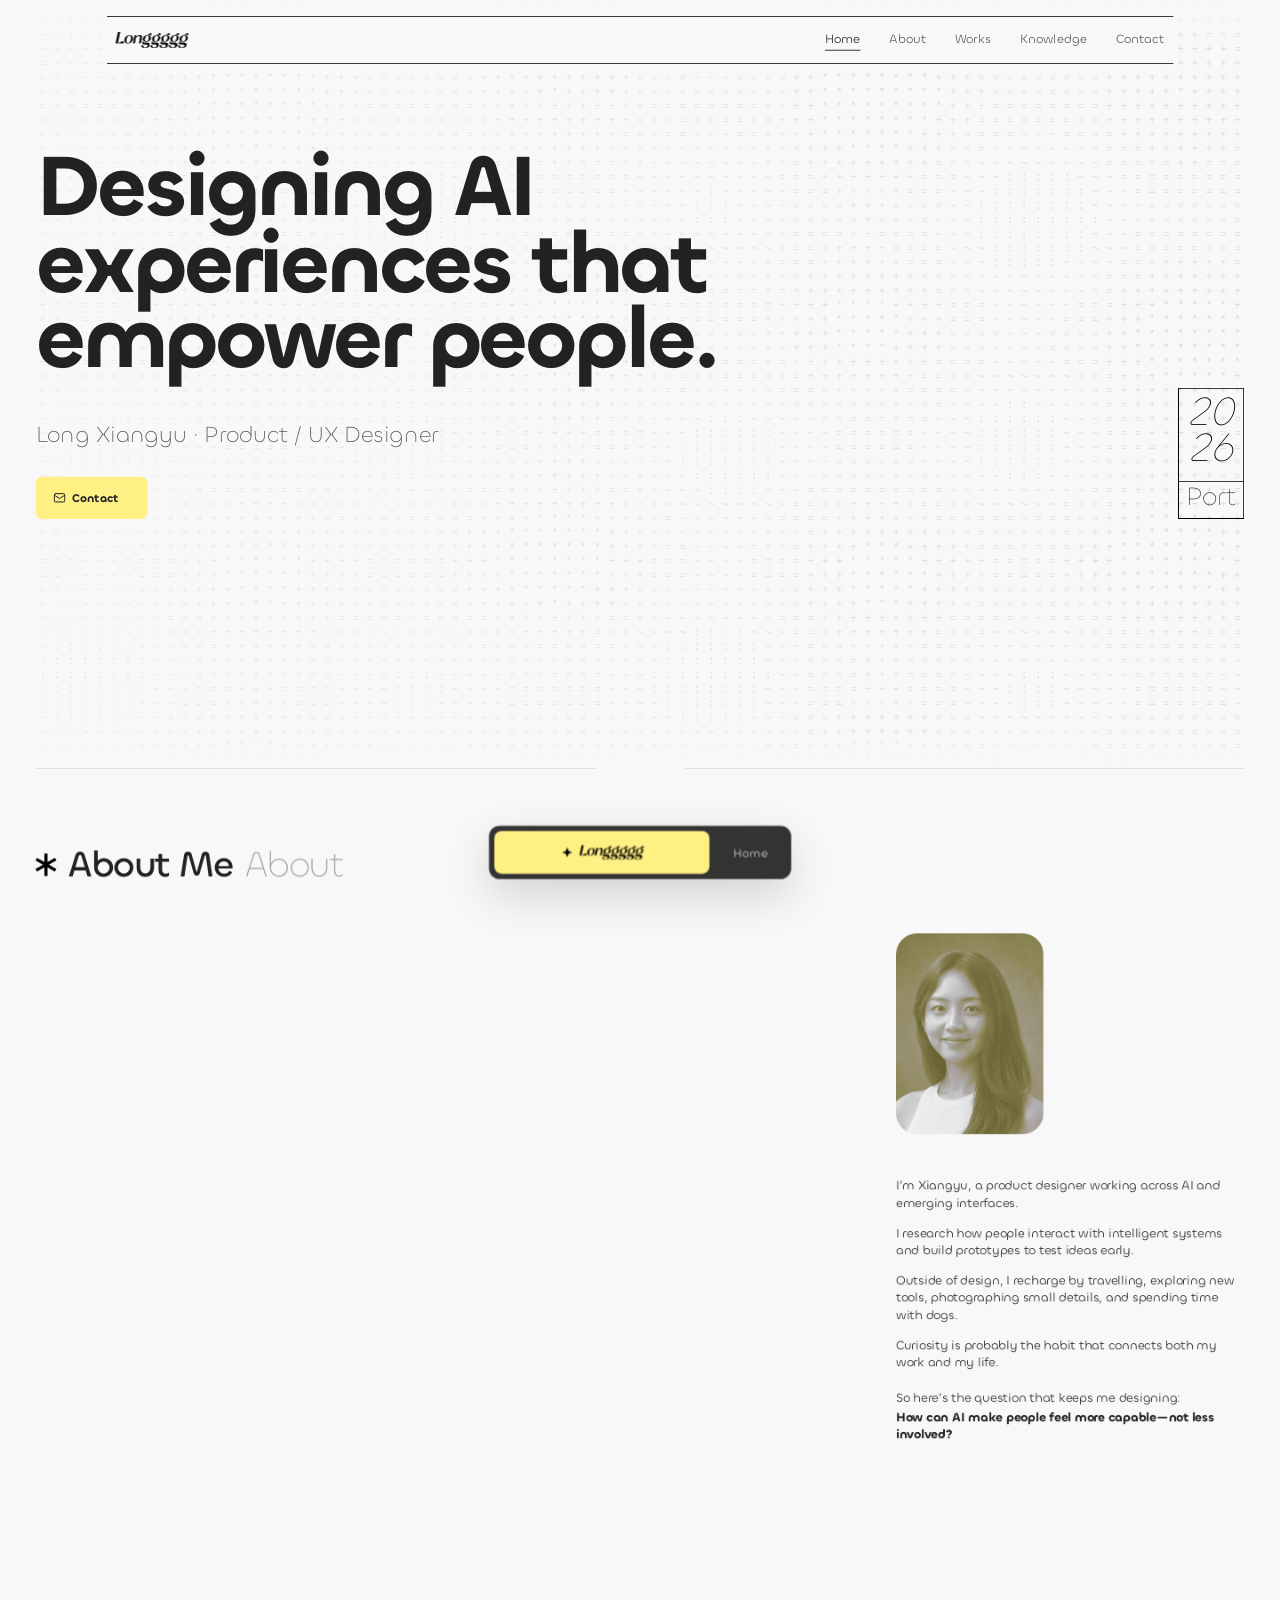
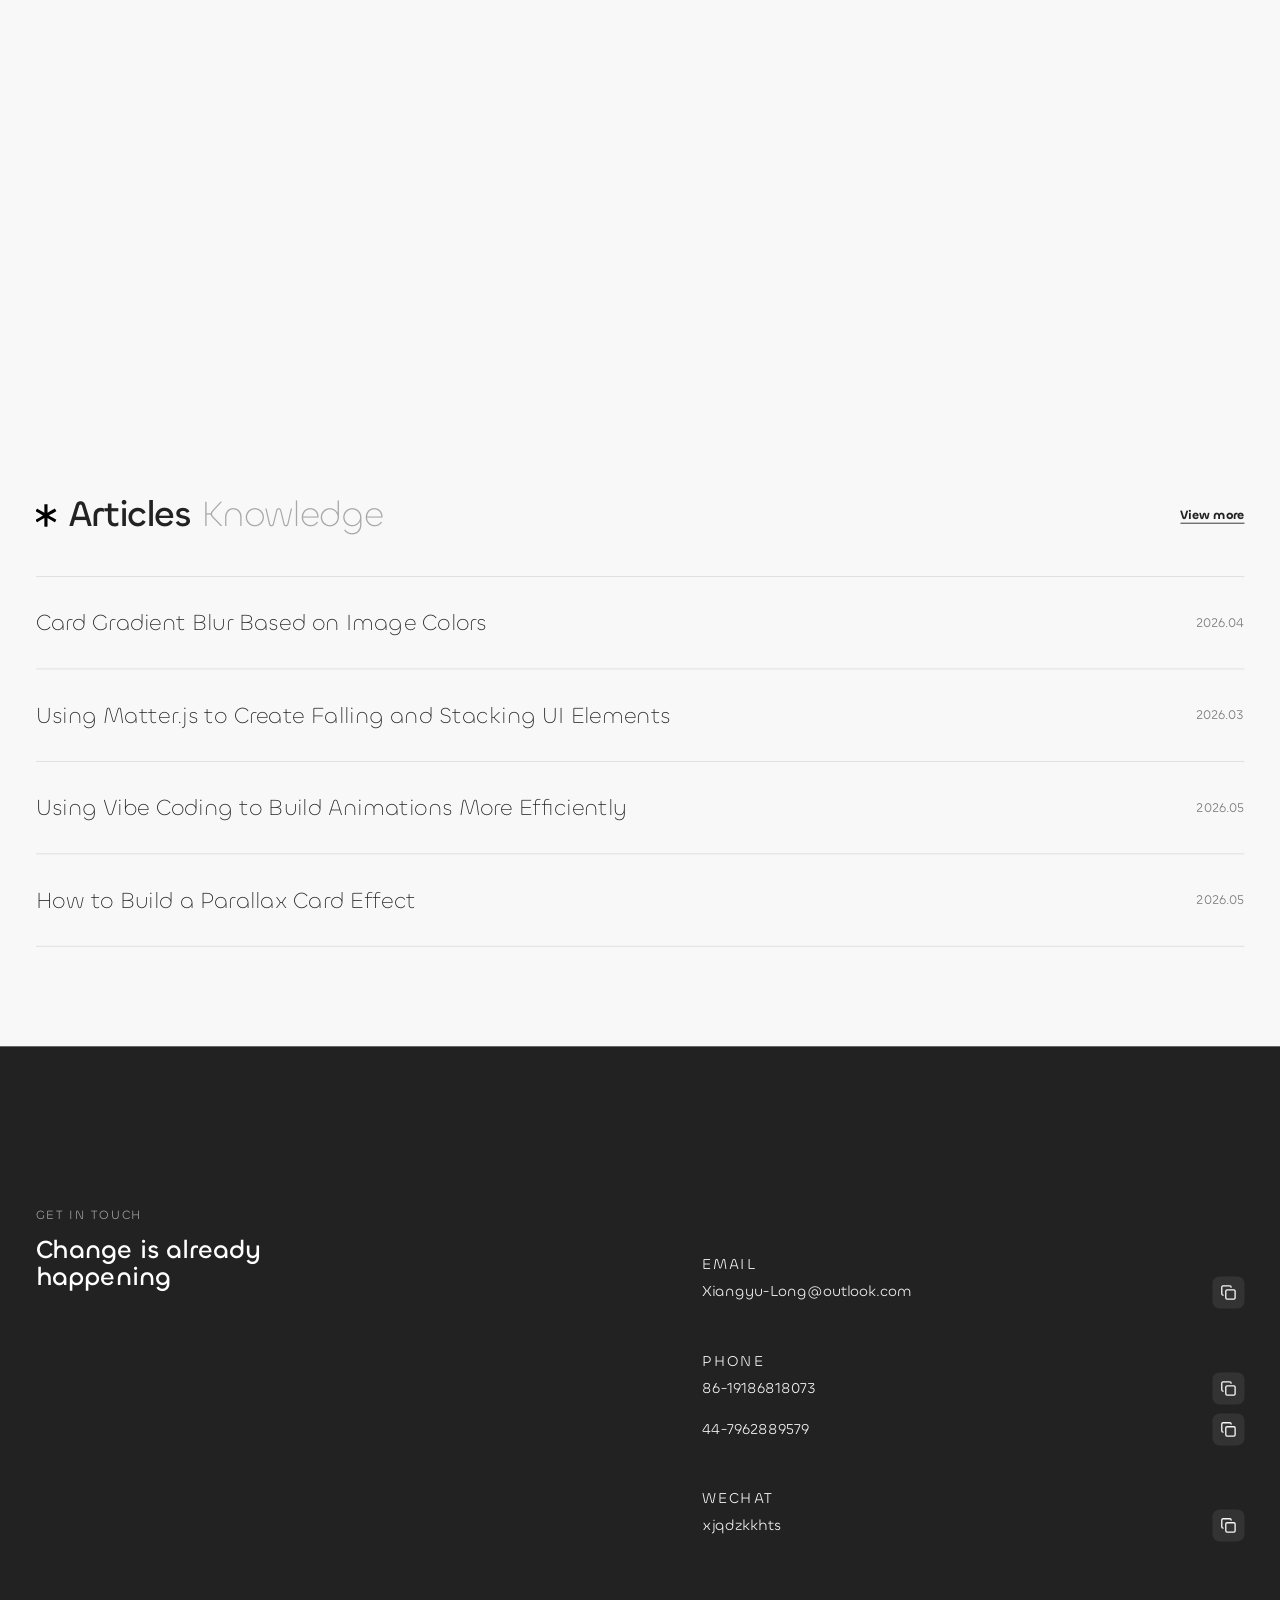
==== index.html @ 9084356c "更新语言" ====
<!DOCTYPE html>
<html lang="en" data-language="en">
  <head>
    <meta charset="UTF-8" />
    <meta name="robots" content="noindex, nofollow" />
    <meta name="viewport" content="width=device-width, initial-scale=1.0" />
    <title>Long Xiangyu — Portfolio</title>
    <script async src="https://www.googletagmanager.com/gtag/js?id=G-R1YVMT2N1Z"></script>
    <script>
      window.dataLayer = window.dataLayer || [];
      function gtag(){dataLayer.push(arguments);}
      gtag('js', new Date());

      gtag('config', 'G-R1YVMT2N1Z');
    </script>
    <script>
      window.LONG_AI_CONFIG = {
        // 部署后填入你的 Vercel 域名，例如 https://your-ai-chat.vercel.app
        apiBaseUrl: '',
      };
    </script>
    <link rel="stylesheet" href="./styles.css?v=2026-08-18-bbhust-icon-fix" />
    <link rel="stylesheet" href="./monochrome.css?v=2026-08-18-bbhust-icon-fix" />
  </head>
  <body>
    <div class="custom-cursor" aria-hidden="true">
      <span class="custom-cursor-icon"></span>
    </div>
    <header class="site-header">
      <a class="brand" href="#home" aria-label="返回首页" data-i18n-aria-label="brandHome">
        <img class="brand-logo" src="./assets/brand-logo.png" alt="龙湘玉个人 Logo" />
      </a>
      <nav class="site-nav" aria-label="Primary navigation">
        <a href="#home" data-nav-section="home" data-i18n="navHome">首页</a>
        <a href="#about" data-nav-section="about" data-i18n="navAbout">关于</a>
        <a href="#works" data-nav-section="works" data-i18n="navWorks">作品</a>
        <a href="#knowledge" data-nav-section="knowledge" data-i18n="navKnowledge">个人知识库</a>
        <a href="#contact" data-nav-section="contact" data-i18n="navContact">联系方式</a>
      </nav>
    </header>

    <div class="site-scale-shell" data-site-scale-shell>
    <main data-site-canvas>
      <section class="hero" id="home">
        <canvas class="hero-ascii-ripple" data-hero-ascii-ripple aria-hidden="true"></canvas>
        <div class="hero-copy">
          <div class="hero-intro">
            <div class="hero-year-mark" role="img" aria-label="Portfolio 2026">
              <span class="hero-year-mark-number hero-year-mark-number-20" aria-hidden="true">20</span>
              <span class="hero-year-mark-number hero-year-mark-number-26" aria-hidden="true">26</span>
              <svg class="hero-year-mark-line" width="110" height="2" viewBox="0 0 110 2" fill="none" xmlns="http://www.w3.org/2000/svg" aria-hidden="true">
                <line y1="1" x2="109.702" y2="1" stroke="black" style="stroke:black;stroke-opacity:1;" stroke-width="2"/>
              </svg>
              <span class="hero-year-mark-label" aria-hidden="true">Port</span>
            </div>
            <h1 class="hero-title hero-statement" data-i18n-html="heroStatement">Designing AI<br />experiences that<br />empower people.</h1>
            <p class="hero-credit" data-i18n="heroCredit">Long Xiangyu · Product / UX Designer</p>
            <button
              class="hero-contact-button"
              type="button"
              data-copy-value="Xiangyu-Long@outlook.com"
              data-cursor-label="复制邮箱"
              aria-label="复制邮箱"
              data-i18n-cursor-label="copyEmail"
              data-i18n-aria-label="copyEmail"
            >
              <svg xmlns="http://www.w3.org/2000/svg" width="24" height="24" viewBox="0 0 24 24" fill="none" stroke="currentColor" stroke-width="2" stroke-linecap="round" stroke-linejoin="round" aria-hidden="true">
                <path d="m22 7-8.991 5.727a2 2 0 0 1-2.009 0L2 7" />
                <rect x="2" y="4" width="20" height="16" rx="2" />
              </svg>
              <span data-i18n="heroContact">联系</span>
            </button>
          </div>
        </div>
      </section>
      <div class="hero-divider reveal" aria-hidden="true">
        <span>Portfolio 2026</span>
      </div>
      <section class="about-bento-section reveal" id="about" aria-label="关于我">
        <div class="section-title about-bento-heading">
          <svg class="section-title-icon" xmlns="http://www.w3.org/2000/svg" width="31" height="33" viewBox="0 0 31 33" fill="none" aria-hidden="true">
            <path d="M12.8178 0.0153755C14.3472 -0.00494481 15.8776 -0.00494259 17.4081 0.0143082C17.4177 4.13184 17.3899 8.24938 17.4231 12.3669C21.0005 10.337 24.5416 8.24189 28.1244 6.22163C28.5094 6.89541 28.9158 7.55849 29.289 8.23975C29.6227 8.83439 30.0217 9.39801 30.2815 10.0322C29.2185 10.5723 28.2153 11.2204 27.1747 11.8001C25.5426 12.7316 23.9191 13.676 22.2903 14.6128C21.3737 15.1615 20.4251 15.6567 19.5267 16.2331C21.455 17.3807 23.4079 18.4876 25.3501 19.6106C27.0046 20.5464 28.6302 21.5356 30.3008 22.4415C29.6174 23.7003 28.8837 24.9313 28.1672 26.1708C27.8164 26.127 27.5287 25.912 27.2335 25.7387C23.9587 23.8661 20.7064 21.9517 17.4209 20.0983C17.3985 24.2137 17.4081 28.3291 17.4156 32.4444C17.2241 32.4958 17.0273 32.53 16.8306 32.5247C15.8306 32.5215 14.8306 32.5225 13.8317 32.5236C13.4905 32.5268 13.1419 32.5514 12.8146 32.4444C12.82 28.3312 12.8414 24.2169 12.8039 20.1036C9.33879 22.0672 5.90251 24.0842 2.44592 26.0617C2.32186 26.1163 2.19352 26.1516 2.05984 26.1676C1.44595 25.0714 0.794636 23.9955 0.178609 22.9014C0.0941198 22.7517 0.052405 22.5848 0 22.4244C3.58065 20.3699 7.1613 18.3143 10.7238 16.231C7.17735 14.1476 3.60204 12.1145 0.0406411 10.0547C0.0684479 9.88677 0.0748679 9.70816 0.177539 9.56592C0.801051 8.4868 1.41173 7.4002 2.0577 6.33499C2.19352 6.30077 2.32294 6.32002 2.44486 6.39274C5.89717 8.38199 9.34413 10.383 12.8018 12.3626C12.8446 8.24724 12.8146 4.13077 12.8178 0.0153755Z" fill="black"/>
          </svg>
          <span class="section-title-cn" data-i18n="aboutTitleCn">关于我</span>
          <span class="section-title-en" data-i18n="aboutTitleEn">About</span>
        </div>
        <div class="about-bento-layout">
        <div class="about-bento-inner">
          <article class="about-bento-card about-bento-card-tall about-bento-card-method">
            <div class="about-bento-copy">
              <h2 data-i18n="aboutLearning">学习历程</h2>
            </div>
            <div class="about-education-list" aria-label="教育经历">
              <div class="about-education-row">
                <span class="about-education-degree about-education-degree-master" data-i18n="degreeMaster">硕士</span>
                <span class="about-education-school" data-i18n="schoolUcl" data-i18n-title="schoolUclFull" data-i18n-cursor-label="schoolUclFull">UCL (QS9)</span>
              </div>
              <div class="about-education-row">
                <span class="about-education-degree about-education-degree-bachelor" data-i18n="degreeBachelor">学士</span>
                <span class="about-education-school" data-i18n="schoolHust" data-i18n-title="schoolHustFull" data-i18n-cursor-label="schoolHustFull">HUST (985)</span>
              </div>
            </div>
            <div class="about-bento-learning-drop" aria-hidden="true">
              <span class="is-dark" style="--shape-color: #3E3E3E; --static-x: 48%; --static-y: calc(100% - 72px); --static-r: -10deg;">UXR</span>
              <span style="--shape-color: #D3CBFF; --static-x: 6%; --static-y: calc(100% - 86px); --static-r: -8deg;">HCI</span>
              <span class="learning-shape learning-shape-triangle" style="--shape-color: #D2FD5F; --static-x: 0%; --static-y: calc(100% - 58px); --static-r: -16deg;"></span>
              <span class="is-dark" style="--shape-color: #3E3E3E; --static-x: 32%; --static-y: calc(100% - 53px); --static-r: 4deg;">UI</span>
              <span style="--shape-color: #D3CBFF; --static-x: 12%; --static-y: calc(100% - 48px); --static-r: 1deg;">UX</span>
              <span style="--shape-color: #D2FD5F; --static-x: 44%; --static-y: calc(100% - 50px); --static-r: 5deg;">Code</span>
              <span class="learning-shape learning-shape-circle" style="--shape-color: #3E3E3E; --static-x: 42%; --static-y: calc(100% - 92px); --static-r: 0deg;"></span>
              <span class="is-dark" style="--shape-color: #3E3E3E; --static-x: 70%; --static-y: calc(100% - 112px); --static-r: -12deg;">3D</span>
              <span class="is-dark" style="--shape-color: #3E3E3E; --static-x: 20%; --static-y: calc(100% - 128px); --static-r: 13deg;">Graphic</span>
              <span style="--shape-color: #D3CBFF; --static-x: 54%; --static-y: calc(100% - 142px); --static-r: -14deg;">Hardware</span>
              <span class="learning-shape learning-shape-square" style="--shape-color: #D3CBFF; --static-x: 68%; --static-y: calc(100% - 50px); --static-r: 8deg;"></span>
              <span style="--shape-color: #D2FD5F; --static-x: 60%; --static-y: calc(100% - 48px); --static-r: 11deg;">Visual</span>
            </div>
          </article>

          <article class="about-bento-card about-bento-card-ai">
            <div class="about-bento-copy">
              <h2 data-i18n="aboutExplore">热衷探索</h2>
            </div>
            <div class="about-ai-dock" data-ai-dock aria-hidden="true">
              <div class="about-ai-tools-grid">
                <div class="about-ai-tools-row">
                  <span class="about-ai-tool"><span class="about-ai-tool-name">Java Script</span><span class="about-ai-icon"><img src="./assets/tool-icons/javascript.png" alt="" /></span></span>
                  <span class="about-ai-tool"><span class="about-ai-tool-name">CSS</span><span class="about-ai-icon"><img src="./assets/tool-icons/css.svg" alt="" /></span></span>
                  <span class="about-ai-tool"><span class="about-ai-tool-name">Vercel</span><span class="about-ai-icon"><img src="./assets/tool-icons/Vercel.png" alt="" /></span></span>
                  <span class="about-ai-tool"><span class="about-ai-tool-name">Cursor</span><span class="about-ai-icon"><img src="./assets/tool-icons/cursor.png" alt="" /></span></span>
                  <span class="about-ai-tool"><span class="about-ai-tool-name">Comfy</span><span class="about-ai-icon"><img src="./assets/tool-icons/Comfy.png" alt="" /></span></span>
                  <span class="about-ai-tool"><span class="about-ai-tool-name">Python</span><span class="about-ai-icon"><img src="./assets/tool-icons/python.png" alt="" /></span></span>
                  <span class="about-ai-tool"><span class="about-ai-tool-name">Arduino</span><span class="about-ai-icon"><img src="./assets/tool-icons/arduino.png" alt="" /></span></span>
                  <span class="about-ai-tool"><span class="about-ai-tool-name">Swift UI</span><span class="about-ai-icon"><img src="./assets/tool-icons/Swift%20UI.png" alt="" /></span></span>
                  <span class="about-ai-tool"><span class="about-ai-tool-name">Three.js</span><span class="about-ai-icon"><img src="./assets/tool-icons/threejs.png" alt="" /></span></span>
                  <span class="about-ai-tool"><span class="about-ai-tool-name">Codex</span><span class="about-ai-icon"><img src="./assets/tool-icons/Codex.png" alt="" /></span></span>
                </div>
                <div class="about-ai-tools-row">
                  <span class="about-ai-tool"><span class="about-ai-tool-name">Python</span><span class="about-ai-icon"><img src="./assets/tool-icons/python.png" alt="" /></span></span>
                  <span class="about-ai-tool"><span class="about-ai-tool-name">Arduino</span><span class="about-ai-icon"><img src="./assets/tool-icons/arduino.png" alt="" /></span></span>
                  <span class="about-ai-tool"><span class="about-ai-tool-name">Blender</span><span class="about-ai-icon"><img src="./assets/tool-icons/Blender.png" alt="" /></span></span>
                  <span class="about-ai-tool"><span class="about-ai-tool-name">C4D</span><span class="about-ai-icon"><img src="./assets/tool-icons/C4D.png" alt="" /></span></span>
                  <span class="about-ai-tool"><span class="about-ai-tool-name">Swift UI</span><span class="about-ai-icon"><img src="./assets/tool-icons/Swift%20UI.png" alt="" /></span></span>
                  <span class="about-ai-tool"><span class="about-ai-tool-name">Three.js</span><span class="about-ai-icon"><img src="./assets/tool-icons/threejs.png" alt="" /></span></span>
                  <span class="about-ai-tool"><span class="about-ai-tool-name">Comfy</span><span class="about-ai-icon"><img src="./assets/tool-icons/Comfy.png" alt="" /></span></span>
                  <span class="about-ai-tool"><span class="about-ai-tool-name">Codex</span><span class="about-ai-icon"><img src="./assets/tool-icons/Codex.png" alt="" /></span></span>
                  <span class="about-ai-tool"><span class="about-ai-tool-name">Vercel</span><span class="about-ai-icon"><img src="./assets/tool-icons/Vercel.png" alt="" /></span></span>
                  <span class="about-ai-tool"><span class="about-ai-tool-name">Cursor</span><span class="about-ai-icon"><img src="./assets/tool-icons/cursor.png" alt="" /></span></span>
                </div>
              </div>
            </div>
          </article>

          <article class="about-bento-card about-bento-card-hci" data-about-app-bento>
            <div class="about-bento-copy">
              <h2 data-i18n="aboutGithub">Github</h2>
            </div>
            <div class="github-heatmap" aria-label="Github contribution heatmap placeholder">
              <div class="github-heatmap-meta">
                <span data-i18n="githubContribution">Contribution</span>
                <strong>128</strong>
              </div>
              <div class="github-heatmap-grid" aria-hidden="true">
                <span class="level-0"></span><span class="level-2"></span><span class="level-1"></span><span class="level-0"></span><span class="level-3"></span><span class="level-0"></span><span class="level-4"></span><span class="level-1"></span><span class="level-0"></span><span class="level-2"></span><span class="level-3"></span><span class="level-0"></span><span class="level-1"></span><span class="level-4"></span>
                <span class="level-1"></span><span class="level-0"></span><span class="level-3"></span><span class="level-2"></span><span class="level-0"></span><span class="level-1"></span><span class="level-4"></span><span class="level-0"></span><span class="level-2"></span><span class="level-3"></span><span class="level-1"></span><span class="level-0"></span><span class="level-4"></span><span class="level-2"></span>
                <span class="level-0"></span><span class="level-1"></span><span class="level-0"></span><span class="level-4"></span><span class="level-2"></span><span class="level-0"></span><span class="level-3"></span><span class="level-1"></span><span class="level-0"></span><span class="level-4"></span><span class="level-2"></span><span class="level-1"></span><span class="level-0"></span><span class="level-3"></span>
                <span class="level-2"></span><span class="level-3"></span><span class="level-1"></span><span class="level-0"></span><span class="level-4"></span><span class="level-2"></span><span class="level-0"></span><span class="level-3"></span><span class="level-4"></span><span class="level-1"></span><span class="level-0"></span><span class="level-2"></span><span class="level-3"></span><span class="level-1"></span>
                <span class="level-0"></span><span class="level-2"></span><span class="level-4"></span><span class="level-1"></span><span class="level-0"></span><span class="level-3"></span><span class="level-2"></span><span class="level-0"></span><span class="level-1"></span><span class="level-4"></span><span class="level-3"></span><span class="level-0"></span><span class="level-2"></span><span class="level-1"></span>
              </div>
            </div>
          </article>

          <article class="about-bento-card about-bento-card-toolkit" data-interest-card>
            <div class="about-bento-copy">
              <h2 data-i18n="aboutInterests">兴趣广泛</h2>
            </div>
            <div class="about-interest-stage" data-interest-stage data-cursor-icon="click" role="button" tabindex="0" aria-label="切换兴趣动画" data-i18n-aria-label="switchInterest">
              <svg aria-hidden="true" class="interest-world-defs" version="1.1" xmlns="http://www.w3.org/2000/svg">
                <defs>
                  <symbol id="interest-icon-world" viewBox="0 0 216 100">
                    <g fill-rule="nonzero">
                      <path d="M48 94l-3-4-2-14c0-3-1-5-3-8-4-5-6-9-4-11l1-4 1-3c2-1 9 0 11 1l3 2 2 3 1 2 8 2c1 1 2 2 0 7-1 5-2 7-4 7l-2 3-2 4-2 3-2 1c-2 2-2 9 0 10v1l-3-2zM188 90l3-2h1l-4 2zM176 87h2l-1 1-1-1zM195 86l3-2-2 2h-1zM175 83l-1-2-2-1-6 1c-5 1-5 1-5-2l1-4 2-2 4-3c5-4 9-5 9-3 0 3 3 3 4 1s1-2 1 0l3 4c2 4 1 6-2 10-4 3-7 4-8 1zM100 80c-2-4-4-11-3-14l-1-6c-1-1-2-3-1-4 0-2-4-3-9-3-4 0-5 0-7-3-1-2-2-4-1-7l3-6 3-3c1-2 10-4 11-2l6 3 5-1c3 1 4 0 5-1s-1-2-2-2l-4-1c0-1 3-3 6-2 3 0 3 0 2-2-2-2-6-2-7 0l-2 2-1 2-3-2-3-3c-1 0-1 1 1 2l1 2-2-1c-4-3-6-2-8 1-2 2-4 3-5 1-1-1 0-4 2-4l2-2 1-2 3-2 3-2 2 1c3 0 7-3 5-4l-1-3h-1l-1 3-2 2h-1l-2-1c-2-1-2-1 1-4 5-4 6-4 11-3 4 1 4 1 2 2v1l3-1 6-1c5 0 6-1 5-2l2 1c1 2 2 2 2 1-2-4 12-7 14-4l11 1 29 3 1 2-3 3c-2 0-2 0-1 1l1 3h-2c-1-1-2-3-1-4h-4l-6 2c-1 1-1 1 2 2 3 2 4 6 1 8v3c1 3 0 3-3 0s-4-1-2 3c3 4 3 7-2 8-5 2-4 1-2 5 2 3 0 5-3 4l-2-1-2-2-1-1-1-1-2-2c-1-2-1-2-4 0-2 1-3 4-3 5-1 3-1 3-3 1l-2-4c0-2-1-3-2-3l-1-1-4-2-6-1-4-2c-1 1 3 4 5 4h2c1 1 0 2-1 4-3 2-7 4-8 3l-7-10 5 10c2 2 3 3 5 2 3 0 2 1-2 7-4 4-4 5-4 8 1 3 1 4-1 6l-2 3c0 2-6 9-8 9l-3-2zm22-51l-2-3-1-1v-1c-2 0-2 2-1 4 2 3 4 4 4 1z" />
                      <path d="M117 75c-1-2 0-6 2-7h2l-2 5c0 2-1 3-2 1zM186 64h-3c-2 0-6-3-5-5 1-1 6 1 7 3l2 3-2-1zM160 62h2c1 1 0 1-1 1l-1-1zM154 57l-1-2c2 2 3 1 2-2l-2-3 2 2 1 4 1 3v2l-3-4zM161 59c-1-1-1-2 1-4 3-3 4-3 4 0 0 4-2 6-5 4zM167 59l1-1 1 1-1 1-1-1zM176 59l1-1v2l-1-1zM141 52l1-1v2l-1-1zM170 52l1-1v2l-1-1zM32 50c-1-2-4-3-6-4-4-1-5-3-7-6l-3-5-2-2c-1-3-1-6 2-9 1-1 2-3 1-5 0-4-3-5-8-4H4l2-2 1-1 1-1 2-1c1-2 7-2 23-1 12 1 12 1 12-1h1c1 1 2 2 3 1l1 1-3 1c-2 0-8 4-8 5l2 1 2 3 4-3c3-4 4-4 5-3l3 1 1 2 1 2c3 0-1 2-4 2-2 0-2 0-2 2 1 1 0 2-2 2-4 1-12 9-12 12 0 2 0 2-1 1 0-2-2-3-6-2-3 0-4 1-4 3-2 4 0 6 3 4 3-1 3-1 2 1s-1 2 1 2l1 2 1 3 1 1-3-2zm8-24l1-1c0-1-4-3-5-2l1 1v2c-1 1-1 1 0 0h3zM167 47v-3l1 2c1 2 0 3-1 1z" />
                      <path d="M41 43h2l-1 1-1-1zM37 42v-1l2 1h-2zM16 38l1-1v2l-1-1zM172 32l2-3h1c1 2 0 4-3 4v-1zM173 26h2l-1 1-1-1zM56 22h2l-2 1v-1zM87 19l1-2 1 3-1 1-1-2zM85 19l1-1v1l-1 1v-1zM64 12l1-3c2 0-1-4-3-4s-2 0 0-1V3l-6 2c-3 1-3 1-2-1 2-1 4-2 15-2h14c0 2-6 7-10 9l-5 2-2 1-2-2zM53 12l1-1c2 0-1-3-3-3-2-1-1-1 1-1l4 2c2 1 2 1 1 3-2 1-4 2-4 0zM80 12l1-1 1 1-1 1-1-1zM36 8h-2V7c1-1 7 0 7 1h-5zM116 7l1-1v1l-1 1V7zM50 5h2l-1 1-1-1zM97 5l2-1c0-1 1-1 0 0l-2 1z" />
                    </g>
                  </symbol>
                  <symbol id="interest-icon-repeated-world" viewBox="0 0 432 100">
                    <use href="#interest-icon-world" x="0"></use>
                    <use href="#interest-icon-world" x="189"></use>
                  </symbol>
                </defs>
              </svg>
              <div class="interest-label-stage" aria-hidden="true">
                <span class="interest-label" data-interest-label="travel">Travel</span>
                <span class="interest-label" data-interest-label="book">Journal</span>
                <span class="interest-label" data-interest-label="music">Music</span>
              </div>
              <div class="interest-book" data-interest-scene="book" aria-hidden="true">
                <div class="interest-book-back"></div>
                <div class="interest-book-page interest-book-page-6"></div>
                <div class="interest-book-page interest-book-page-5"></div>
                <div class="interest-book-page interest-book-page-4"></div>
                <div class="interest-book-page interest-book-page-3"></div>
                <div class="interest-book-page interest-book-page-2"></div>
                <div class="interest-book-page interest-book-page-1"></div>
                <div class="interest-book-front"></div>
              </div>
              <div class="interest-world" data-interest-scene="travel" aria-hidden="true">
                <span class="interest-world-globe">
                  <svg><use href="#interest-icon-repeated-world"></use></svg>
                </span>
              </div>
              <div class="interest-vinyl" data-interest-scene="music" aria-hidden="true">
                <div class="interest-album">
                  <div class="interest-vinyl-disc">
                    <div class="interest-vinyl-label"></div>
                  </div>
                  <div class="interest-album-cover"></div>
                </div>
              </div>
            </div>
          </article>

          <article class="about-bento-card about-bento-card-grounded">
            <div class="about-bento-copy">
              <h2 data-i18n="aboutGrounded">落地项目</h2>
            </div>
            <div class="about-grounded-preview" role="button" tabindex="0" aria-label="查看 BBHust 项目详情" data-about-app-open data-cursor-icon="view" data-i18n-aria-label="viewBbhust">
              <div class="about-grounded-icon-frame">
                <img class="about-grounded-icon" src="./assets/bbhust-icon.png" alt="" loading="lazy" />
              </div>
              <div class="about-grounded-copy">
                <strong>BBHust</strong>
                <span data-i18n="bbhustSubtitle">Hust 校园论坛</span>
                <div class="about-grounded-tags">
                  <small class="about-grounded-rating">4.0 <svg width="11" height="11" viewBox="0 0 11 11" fill="none" xmlns="http://www.w3.org/2000/svg" aria-hidden="true"><path d="M4.28205 0.655613C4.8291 -0.218532 6.10239 -0.218532 6.64944 0.655613L7.49026 1.99918C7.6819 2.30541 7.98476 2.52545 8.33522 2.61308L9.87286 2.99756C10.8733 3.24771 11.2667 4.45869 10.6044 5.24909L9.58644 6.46394C9.35442 6.74083 9.23874 7.09687 9.2637 7.45725L9.37319 9.03844C9.44442 10.0672 8.41431 10.8156 7.45793 10.43L5.98796 9.83722C5.65292 9.70212 5.27857 9.70212 4.94353 9.83722L3.47356 10.43C2.51718 10.8156 1.48707 10.0672 1.5583 9.03844L1.66779 7.45725C1.69275 7.09687 1.57706 6.74083 1.34505 6.46394L0.327066 5.24909C-0.335247 4.45869 0.058221 3.24771 1.05863 2.99756L2.59626 2.61308C2.94672 2.52545 3.24959 2.30541 3.44123 1.99918L4.28205 0.655613Z" fill="#3A3A3A"/></svg></small>
                  <small data-i18n="socialTag">社交</small>
                </div>
              </div>
            </div>
          </article>

          <article class="about-bento-card about-bento-card-time">
            <div class="about-time-display" aria-hidden="true">
              <div class="about-time-pixel-board">
                <span class="about-time-pixel-group" data-time-glyph="1"></span>
                <span class="about-time-pixel-group" data-time-glyph="0"></span>
                <span class="about-time-pixel-group" data-time-glyph=":"></span>
                <span class="about-time-pixel-group" data-time-glyph="3"></span>
                <span class="about-time-pixel-group" data-time-glyph="4"></span>
                <span class="about-time-pixel-group"></span>
                <span class="about-time-pixel-group"></span>
                <span class="about-time-pixel-group is-location" data-time-glyph="L"></span>
                <span class="about-time-pixel-group is-location" data-time-glyph="O"></span>
                <span class="about-time-pixel-group is-location" data-time-glyph="N"></span>
                <span class="about-time-pixel-group is-location" data-time-glyph="D"></span>
                <span class="about-time-pixel-group is-location" data-time-glyph="O"></span>
                <span class="about-time-pixel-group is-location" data-time-glyph="N"></span>
                <span class="about-time-pixel-group"></span>
              </div>
            </div>
            <button class="about-time-toggle" type="button" data-time-toggle data-cursor-icon="click" aria-label="切换为北京时间" data-i18n-aria-label="switchTime" aria-pressed="false">
              <span>
                <i></i>
                <i></i>
                <i></i>
              </span>
            </button>
          </article>

          <article class="about-bento-card about-bento-card-status">
            <form class="guestbook-widget" data-guestbook-form>
              <div class="guestbook-paper" data-guestbook-paper>
                <div class="guestbook-title" role="button" tabindex="0" data-guestbook-submit-trigger data-cursor-icon="click">Post-it</div>
                <textarea id="guestbook-message" name="message" maxlength="80" rows="3" aria-label="留言" data-guestbook-input data-cursor-icon="type" data-i18n-aria-label="guestbookInput"></textarea>
                <span class="guestbook-count" data-guestbook-count aria-hidden="true"></span>
                <button class="guestbook-submit-area" type="submit" data-cursor-icon="click" aria-label="提交留言" data-i18n-aria-label="guestbookSubmit"></button>
              </div>
            </form>
            <div class="guestbook-list" data-guestbook-list aria-live="polite"></div>
          </article>

          <article class="about-bento-card about-bento-card-agent" role="button" tabindex="0" aria-label="打开个人 AI Agent 对话窗口" data-agent-chat-card data-cursor-icon="click" data-i18n-aria-label="openAgent">
            <div class="about-agent-heading" aria-hidden="true">
              <span class="about-agent-heading-long">Longgggg's</span>
              <span class="about-agent-heading-agent">Agent</span>
            </div>
            <div class="about-agent-letters" aria-hidden="true">
              <svg class="about-agent-letter-a" width="182" height="178" viewBox="0 0 182 178" fill="none" xmlns="http://www.w3.org/2000/svg">
                <path d="M129.694 177.208L120.24 153.694H61.0896L51.6353 177.208H0L82.9073 0H98.4221L181.329 177.208H129.694ZM76.362 115.876H104.967L90.6647 79.9983L76.362 115.876Z" fill="black"/>
              </svg>
              <svg class="about-agent-letter-i" width="51" height="175" viewBox="0 0 51 175" fill="none" xmlns="http://www.w3.org/2000/svg">
                <path d="M0 174.057V0H50.6656V174.057H0Z" fill="black"/>
              </svg>
            </div>
          </article>
        </div>
        <aside class="about-profile" aria-label="About Xiangyu">
          <img
            class="about-profile-photo"
            src="./assets/xiangyu-portrait.png"
            alt="Portrait of Xiangyu"
            loading="lazy"
          />
          <div class="about-profile-copy">
            <p>I’m Xiangyu, a product designer working across AI and emerging interfaces.</p>
            <p>I research how people interact with intelligent systems and build prototypes to test ideas early.</p>
            <p>Outside of design, I recharge by travelling, exploring new tools, photographing small details, and spending time with dogs.</p>
            <p>Curiosity is probably the habit that connects both my work and my life.</p>
            <div class="about-profile-question">
              <span>So here’s the question that keeps me designing:</span>
              <strong>How can AI make people feel more capable—not less involved?</strong>
            </div>
          </div>
        </aside>
        </div>
      </section>
      <section class="works-showcase reveal" id="works">
        <div class="works-showcase-inner">
          <div class="works-scroll-runway" data-works-runway>
            <div class="works-sticky-stage" data-works-stage>
          <div class="section-headline works-category-headline">
            <div class="section-title works-category-title-wrap" aria-live="polite" aria-atomic="true">
              <svg class="section-title-icon" xmlns="http://www.w3.org/2000/svg" width="31" height="33" viewBox="0 0 31 33" fill="none" aria-hidden="true">
                <path d="M12.8178 0.0153755C14.3472 -0.00494481 15.8776 -0.00494259 17.4081 0.0143082C17.4177 4.13184 17.3899 8.24938 17.4231 12.3669C21.0005 10.337 24.5416 8.24189 28.1244 6.22163C28.5094 6.89541 28.9158 7.55849 29.289 8.23975C29.6227 8.83439 30.0217 9.39801 30.2815 10.0322C29.2185 10.5723 28.2153 11.2204 27.1747 11.8001C25.5426 12.7316 23.9191 13.676 22.2903 14.6128C21.3737 15.1615 20.4251 15.6567 19.5267 16.2331C21.455 17.3807 23.4079 18.4876 25.3501 19.6106C27.0046 20.5464 28.6302 21.5356 30.3008 22.4415C29.6174 23.7003 28.8837 24.9313 28.1672 26.1708C27.8164 26.127 27.5287 25.912 27.2335 25.7387C23.9587 23.8661 20.7064 21.9517 17.4209 20.0983C17.3985 24.2137 17.4081 28.3291 17.4156 32.4444C17.2241 32.4958 17.0273 32.53 16.8306 32.5247C15.8306 32.5215 14.8306 32.5225 13.8317 32.5236C13.4905 32.5268 13.1419 32.5514 12.8146 32.4444C12.82 28.3312 12.8414 24.2169 12.8039 20.1036C9.33879 22.0672 5.90251 24.0842 2.44592 26.0617C2.32186 26.1163 2.19352 26.1516 2.05984 26.1676C1.44595 25.0714 0.794636 23.9955 0.178609 22.9014C0.0941198 22.7517 0.052405 22.5848 0 22.4244C3.58065 20.3699 7.1613 18.3143 10.7238 16.231C7.17735 14.1476 3.60204 12.1145 0.0406411 10.0547C0.0684479 9.88677 0.0748679 9.70816 0.177539 9.56592C0.801051 8.4868 1.41173 7.4002 2.0577 6.33499C2.19352 6.30077 2.32294 6.32002 2.44486 6.39274C5.89717 8.38199 9.34413 10.383 12.8018 12.3626C12.8446 8.24724 12.8146 4.13077 12.8178 0.0153755Z" fill="black"/>
              </svg>
                <span class="works-category-title" data-works-category-title>AI product</span>
              </div>
          </div>
          <div class="works-viewport" data-works-viewport>
          <div class="works-grid" data-works-track>
            <article class="work-card work-card-project" data-project-category="ai-product" data-project-gallery="ai-thrombolysis" tabindex="0" role="button" aria-label="打开项目 AI 溶栓助手" data-cursor-icon="view">
              <div class="work-card-surface">
                <div class="work-card-media">
                  <img class="work-card-image" src="./assets/project-ai-thrombolysis-cover.jpg" alt="" loading="lazy" />
                  <div class="work-card-overlay" aria-hidden="true">
                    <span class="work-card-blur work-card-blur-1"></span>
                    <span class="work-card-blur work-card-blur-2"></span>
                    <span class="work-card-blur work-card-blur-3"></span>
                    <span class="work-card-blur work-card-blur-4"></span>
                    <span class="work-card-blur work-card-blur-5"></span>
                    <span class="work-card-blur work-card-blur-6"></span>
                    <span class="work-card-blur work-card-blur-7"></span>
                    <span class="work-card-tint"></span>
                  </div>
                  <div class="work-card-content">
                    <div class="work-card-tags">
                      <span class="work-tag">AI Product</span>
                    </div>
                    <h3>AI 溶栓助手</h3>
                  </div>
                </div>
              </div>
            </article>

            <article class="work-card work-card-project" data-project-category="ai-workflow" data-project-gallery="search-focus" tabindex="0" role="button" aria-label="打开项目 Search Focus" data-cursor-icon="view">
              <div class="work-card-surface">
                <div class="work-card-media">
                  <img class="work-card-image" src="./assets/project-search-focus-cover.jpg" alt="" loading="lazy" />
                  <div class="work-card-overlay" aria-hidden="true">
                    <span class="work-card-blur work-card-blur-1"></span>
                    <span class="work-card-blur work-card-blur-2"></span>
                    <span class="work-card-blur work-card-blur-3"></span>
                    <span class="work-card-blur work-card-blur-4"></span>
                    <span class="work-card-blur work-card-blur-5"></span>
                    <span class="work-card-blur work-card-blur-6"></span>
                    <span class="work-card-blur work-card-blur-7"></span>
                    <span class="work-card-tint"></span>
                  </div>
                  <div class="work-card-content">
                    <div class="work-card-tags">
                      <span class="work-tag">AI Workflow</span>
                    </div>
                    <h3>Search Focus</h3>
                  </div>
                </div>
              </div>
            </article>

            <article class="work-card work-card-project" data-project-category="ai-workflow" data-project-gallery="mark-code" tabindex="0" role="button" aria-label="打开项目 MarkCode" data-cursor-icon="view">
              <div class="work-card-surface">
                <div class="work-card-media">
                  <img class="work-card-image" src="./assets/project-mark-code-cover.jpg" alt="" loading="lazy" />
                  <div class="work-card-overlay" aria-hidden="true">
                    <span class="work-card-blur work-card-blur-1"></span>
                    <span class="work-card-blur work-card-blur-2"></span>
                    <span class="work-card-blur work-card-blur-3"></span>
                    <span class="work-card-blur work-card-blur-4"></span>
                    <span class="work-card-blur work-card-blur-5"></span>
                    <span class="work-card-blur work-card-blur-6"></span>
                    <span class="work-card-blur work-card-blur-7"></span>
                    <span class="work-card-tint"></span>
                  </div>
                  <div class="work-card-content">
                    <div class="work-card-tags">
                      <span class="work-tag">AI Workflow</span>
                    </div>
                    <h3>MarkCode</h3>
                  </div>
                </div>
              </div>
            </article>

            <article class="work-card work-card-project" data-project-category="others" data-project-gallery="relight" tabindex="0" role="button" aria-label="打开项目 Relight" data-cursor-icon="view">
              <div class="work-card-surface">
                <div class="work-card-media">
                  <img class="work-card-image" src="./assets/project-relight-cover.jpg" alt="" loading="lazy" />
                  <div class="work-card-overlay" aria-hidden="true">
                    <span class="work-card-blur work-card-blur-1"></span>
                    <span class="work-card-blur work-card-blur-2"></span>
                    <span class="work-card-blur work-card-blur-3"></span>
                    <span class="work-card-blur work-card-blur-4"></span>
                    <span class="work-card-blur work-card-blur-5"></span>
                    <span class="work-card-blur work-card-blur-6"></span>
                    <span class="work-card-blur work-card-blur-7"></span>
                    <span class="work-card-tint"></span>
                  </div>
                  <div class="work-card-content">
                    <div class="work-card-tags">
                      <span class="work-tag">Others</span>
                    </div>
                    <h3>Relight</h3>
                  </div>
                </div>
              </div>
            </article>

            <article class="work-card work-card-project" data-project-category="others" data-project-gallery="iknow" tabindex="0" role="button" aria-label="打开项目 iKonw" data-cursor-icon="view">
              <div class="work-card-surface">
                <div class="work-card-media">
                  <img class="work-card-image" src="./assets/project-iknow-cover.jpg" alt="" loading="lazy" />
                  <div class="work-card-overlay" aria-hidden="true">
                    <span class="work-card-blur work-card-blur-1"></span>
                    <span class="work-card-blur work-card-blur-2"></span>
                    <span class="work-card-blur work-card-blur-3"></span>
                    <span class="work-card-blur work-card-blur-4"></span>
                    <span class="work-card-blur work-card-blur-5"></span>
                    <span class="work-card-blur work-card-blur-6"></span>
                    <span class="work-card-blur work-card-blur-7"></span>
                    <span class="work-card-tint"></span>
                  </div>
                  <div class="work-card-content">
                    <div class="work-card-tags">
                      <span class="work-tag">Others</span>
                    </div>
                    <h3>iKonw</h3>
                  </div>
                </div>
              </div>
            </article>

            <article class="work-card work-card-project" data-project-category="ai-product" data-project-gallery="adhd-ai" tabindex="0" role="button" aria-label="打开项目 AI如何帮助 ADHD？" data-cursor-icon="view">
              <div class="work-card-surface">
                <div class="work-card-media">
                  <img class="work-card-image" src="./assets/project-adhd-cover.jpg" alt="" loading="lazy" />
                  <div class="work-card-overlay" aria-hidden="true">
                    <span class="work-card-blur work-card-blur-1"></span>
                    <span class="work-card-blur work-card-blur-2"></span>
                    <span class="work-card-blur work-card-blur-3"></span>
                    <span class="work-card-blur work-card-blur-4"></span>
                    <span class="work-card-blur work-card-blur-5"></span>
                    <span class="work-card-blur work-card-blur-6"></span>
                    <span class="work-card-blur work-card-blur-7"></span>
                    <span class="work-card-tint"></span>
                  </div>
                  <div class="work-card-content">
                    <div class="work-card-tags">
                      <span class="work-tag">AI Product</span>
                    </div>
                    <h3>AI如何帮助 ADHD？</h3>
                  </div>
                </div>
              </div>
            </article>

            <article class="work-card work-card-project" data-project-category="others" data-project-gallery="etea" tabindex="0" role="button" aria-label="打开项目 E-TEA" data-cursor-icon="view">
              <div class="work-card-surface">
                <div class="work-card-media">
                  <img class="work-card-image" src="./assets/project-etea-cover.jpg" alt="" loading="lazy" />
                  <div class="work-card-overlay" aria-hidden="true">
                    <span class="work-card-blur work-card-blur-1"></span>
                    <span class="work-card-blur work-card-blur-2"></span>
                    <span class="work-card-blur work-card-blur-3"></span>
                    <span class="work-card-blur work-card-blur-4"></span>
                    <span class="work-card-blur work-card-blur-5"></span>
                    <span class="work-card-blur work-card-blur-6"></span>
                    <span class="work-card-blur work-card-blur-7"></span>
                    <span class="work-card-tint"></span>
                  </div>
                  <div class="work-card-content">
                    <div class="work-card-tags">
                      <span class="work-tag">Others</span>
                    </div>
                    <h3>E-TEA</h3>
                  </div>
                </div>
              </div>
            </article>

            <article class="work-card work-card-project" data-project-category="others" data-project-gallery="marry-christmas" tabindex="0" role="button" aria-label="打开项目 Merry Christmas" data-cursor-icon="view">
              <div class="work-card-surface">
                <div class="work-card-media">
                  <img class="work-card-image" src="./assets/project-marry-christmas-cover.jpg" alt="" loading="lazy" />
                  <div class="work-card-overlay" aria-hidden="true">
                    <span class="work-card-blur work-card-blur-1"></span>
                    <span class="work-card-blur work-card-blur-2"></span>
                    <span class="work-card-blur work-card-blur-3"></span>
                    <span class="work-card-blur work-card-blur-4"></span>
                    <span class="work-card-blur work-card-blur-5"></span>
                    <span class="work-card-blur work-card-blur-6"></span>
                    <span class="work-card-blur work-card-blur-7"></span>
                    <span class="work-card-tint"></span>
                  </div>
                  <div class="work-card-content">
                    <div class="work-card-tags">
                      <span class="work-tag">Others</span>
                    </div>
                    <h3>Merry Christmas</h3>
                  </div>
                </div>
              </div>
            </article>

          </div>
          </div>
            </div>
          </div>

          <section class="knowledge-section reveal" id="knowledge" aria-label="个人知识库">
            <div class="section-headline knowledge-section-head">
              <div class="section-title knowledge-heading">
                <svg class="section-title-icon" xmlns="http://www.w3.org/2000/svg" width="31" height="33" viewBox="0 0 31 33" fill="none" aria-hidden="true">
                  <path d="M12.8178 0.0153755C14.3472 -0.00494481 15.8776 -0.00494259 17.4081 0.0143082C17.4177 4.13184 17.3899 8.24938 17.4231 12.3669C21.0005 10.337 24.5416 8.24189 28.1244 6.22163C28.5094 6.89541 28.9158 7.55849 29.289 8.23975C29.6227 8.83439 30.0217 9.39801 30.2815 10.0322C29.2185 10.5723 28.2153 11.2204 27.1747 11.8001C25.5426 12.7316 23.9191 13.676 22.2903 14.6128C21.3737 15.1615 20.4251 15.6567 19.5267 16.2331C21.455 17.3807 23.4079 18.4876 25.3501 19.6106C27.0046 20.5464 28.6302 21.5356 30.3008 22.4415C29.6174 23.7003 28.8837 24.9313 28.1672 26.1708C27.8164 26.127 27.5287 25.912 27.2335 25.7387C23.9587 23.8661 20.7064 21.9517 17.4209 20.0983C17.3985 24.2137 17.4081 28.3291 17.4156 32.4444C17.2241 32.4958 17.0273 32.53 16.8306 32.5247C15.8306 32.5215 14.8306 32.5225 13.8317 32.5236C13.4905 32.5268 13.1419 32.5514 12.8146 32.4444C12.82 28.3312 12.8414 24.2169 12.8039 20.1036C9.33879 22.0672 5.90251 24.0842 2.44592 26.0617C2.32186 26.1163 2.19352 26.1516 2.05984 26.1676C1.44595 25.0714 0.794636 23.9955 0.178609 22.9014C0.0941198 22.7517 0.052405 22.5848 0 22.4244C3.58065 20.3699 7.1613 18.3143 10.7238 16.231C7.17735 14.1476 3.60204 12.1145 0.0406411 10.0547C0.0684479 9.88677 0.0748679 9.70816 0.177539 9.56592C0.801051 8.4868 1.41173 7.4002 2.0577 6.33499C2.19352 6.30077 2.32294 6.32002 2.44486 6.39274C5.89717 8.38199 9.34413 10.383 12.8018 12.3626C12.8446 8.24724 12.8146 4.13077 12.8178 0.0153755Z" fill="black"/>
                </svg>
                <span class="section-title-cn" data-i18n="knowledgeTitleCn">文章</span>
                <span class="section-title-en" data-i18n="knowledgeTitleEn">Knowledge</span>
              </div>
              <a class="section-more-link knowledge-more-link" href="./knowledge.html" data-cursor-icon="view" data-i18n="viewMore">查看更多</a>
            </div>
            <div class="knowledge-list">
              <a class="knowledge-item" href="./article.html?id=001" data-knowledge-entry="001" data-cursor-icon="view">
                <span class="knowledge-item-main">
                  <span class="knowledge-item-title">如何实现卡片 UI 的渐变模糊效果</span>
                </span>
                <span class="knowledge-item-meta">
                  <time datetime="2026-05">2026.05</time>
                </span>
              </a>
              <a class="knowledge-item" href="./article.html?id=002" data-knowledge-entry="002" data-cursor-icon="view">
                <span class="knowledge-item-main">
                  <span class="knowledge-item-title">使用 Three.js 来实现 UI 元素掉落堆积效果</span>
                </span>
                <span class="knowledge-item-meta">
                  <time datetime="2026-05">2026.05</time>
                </span>
              </a>
              <a class="knowledge-item" href="./article.html?id=003" data-knowledge-entry="003" data-cursor-icon="view">
                <span class="knowledge-item-main">
                  <span class="knowledge-item-title">更高效通过 Vibe Coding 来实现动画效果</span>
                </span>
                <span class="knowledge-item-meta">
                  <time datetime="2026-05">2026.05</time>
                </span>
              </a>
              <a class="knowledge-item" href="./article.html?id=004" data-knowledge-entry="004" data-cursor-icon="view">
                <span class="knowledge-item-main">
                  <span class="knowledge-item-title">视差卡片效果如何实现</span>
                </span>
                <span class="knowledge-item-meta">
                  <time datetime="2026-05">2026.05</time>
                </span>
              </a>
            </div>
          </section>
        </div>
      </section>

      <section class="placeholder-section reveal" id="contact">
        <div class="contact-footer">
          <p class="contact-footer-eyebrow" data-i18n="contactEyebrow">欢迎联系我</p>
          <div class="contact-footer-layout">
            <h2 data-i18n-html="contactHeadline">相信改变正在发生</h2>
            <div class="contact-footer-grid">
              <p>
                <span class="contact-card-label" data-i18n="contactEmail">邮箱</span>
                <span class="contact-footer-value">
                  <a href="mailto:Xiangyu-Long@outlook.com">Xiangyu-Long@outlook.com</a>
                  <button class="copy-button" type="button" data-copy-value="Xiangyu-Long@outlook.com" aria-label="复制邮箱" data-i18n-aria-label="copyEmail">
                    <svg xmlns="http://www.w3.org/2000/svg" width="24" height="24" viewBox="0 0 24 24" fill="none" stroke="currentColor" stroke-width="2" stroke-linecap="round" stroke-linejoin="round" aria-hidden="true">
                      <rect width="14" height="14" x="8" y="8" rx="2" ry="2"/>
                      <path d="M4 16c-1.1 0-2-.9-2-2V4c0-1.1.9-2 2-2h10c1.1 0 2 .9 2 2"/>
                    </svg>
                  </button>
                </span>
              </p>
              <p>
                <span class="contact-card-label" data-i18n="contactPhone">电话</span>
                <span class="contact-footer-stack">
                  <span class="contact-footer-value">
                    <span>86-19186818073</span>
                    <button class="copy-button" type="button" data-copy-value="86-19186818073" aria-label="复制电话 86-19186818073" data-i18n-aria-label="copyPhoneCn">
                      <svg xmlns="http://www.w3.org/2000/svg" width="24" height="24" viewBox="0 0 24 24" fill="none" stroke="currentColor" stroke-width="2" stroke-linecap="round" stroke-linejoin="round" aria-hidden="true">
                        <rect width="14" height="14" x="8" y="8" rx="2" ry="2"/>
                        <path d="M4 16c-1.1 0-2-.9-2-2V4c0-1.1.9-2 2-2h10c1.1 0 2 .9 2 2"/>
                      </svg>
                    </button>
                  </span>
                  <span class="contact-footer-value">
                    <span>44-7962889579</span>
                    <button class="copy-button" type="button" data-copy-value="44-7962889579" aria-label="复制电话 44-7962889579" data-i18n-aria-label="copyPhoneUk">
                      <svg xmlns="http://www.w3.org/2000/svg" width="24" height="24" viewBox="0 0 24 24" fill="none" stroke="currentColor" stroke-width="2" stroke-linecap="round" stroke-linejoin="round" aria-hidden="true">
                        <rect width="14" height="14" x="8" y="8" rx="2" ry="2"/>
                        <path d="M4 16c-1.1 0-2-.9-2-2V4c0-1.1.9-2 2-2h10c1.1 0 2 .9 2 2"/>
                      </svg>
                    </button>
                  </span>
                </span>
              </p>
              <p>
                <span class="contact-card-label" data-i18n="contactWechat">微信</span>
                <span class="contact-footer-value">
                  <span>xjqdzkkhts</span>
                  <button class="copy-button" type="button" data-copy-value="xjqdzkkhts" aria-label="复制微信" data-i18n-aria-label="copyWechat">
                    <svg xmlns="http://www.w3.org/2000/svg" width="24" height="24" viewBox="0 0 24 24" fill="none" stroke="currentColor" stroke-width="2" stroke-linecap="round" stroke-linejoin="round" aria-hidden="true">
                      <rect width="14" height="14" x="8" y="8" rx="2" ry="2"/>
                      <path d="M4 16c-1.1 0-2-.9-2-2V4c0-1.1.9-2 2-2h10c1.1 0 2 .9 2 2"/>
                    </svg>
                  </button>
                </span>
              </p>
            </div>
          </div>
        </div>
      </section>
    </main>
    </div>

    <div class="floating-dock" aria-label="快捷操作和当前位置" data-i18n-aria-label="floatingDockLabel">
      <button class="floating-dock-ai" type="button" aria-controls="ai-chat-sidebar" aria-expanded="false" data-ai-chat-toggle>
        <svg class="floating-dock-ai-spark" viewBox="0 0 24 24" aria-hidden="true">
          <path d="M12 2.4 14.8 9.2 21.6 12 14.8 14.8 12 21.6 9.2 14.8 2.4 12 9.2 9.2 12 2.4Z" />
        </svg>
        <img class="floating-dock-ai-logo" src="./assets/Longgggg.png" alt="Longgggg" />
      </button>
      <div class="floating-dock-location" aria-live="polite">
        <span class="floating-dock-location-current" data-page-indicator data-i18n="navHome">首页</span>
      </div>
    </div>

    <div class="about-app-modal" aria-hidden="true" data-about-app-modal>
      <button class="about-app-modal-backdrop" type="button" aria-label="关闭项目预览" data-about-app-close></button>
      <div class="about-app-card-container" data-about-app-card-container>
        <article class="about-app-card" data-about-app-card>
          <div class="about-app-card-copy" data-depth="42">
            <span>App Store 项目</span>
            <h2>bbhust</h2>
            <p>HUST 校园论坛，由冰岩科技发布。项目面向校内学生交流场景，我负责团队产品界面设计与体验推进。</p>
          </div>
          <div class="about-app-card-showcase" data-depth="76" aria-hidden="true">
            <img class="about-app-card-icon" src="./assets/bbhust-icon.png" alt="" />
            <div class="about-app-card-info">
              <strong>bbhust</strong>
              <span>HUST 校园论坛</span>
            </div>
            <div class="about-app-card-stats">
              <span><b>4.0</b>评分</span>
              <span><b>社交</b>类别</span>
              <span><b>iOS 16+</b>兼容</span>
            </div>
            <div class="about-app-card-phone">
              <div class="about-app-phone-bar"></div>
              <img src="./assets/bbhust-interface.jpg" alt="" />
            </div>
          </div>
          <div class="about-app-card-actions" data-depth="28">
            <a href="https://apps.apple.com/cn/app/bbhust/id6446344760" target="_blank" rel="noreferrer">App Store</a>
            <button type="button" data-about-app-close>Close</button>
          </div>
        </article>
      </div>
    </div>

    <aside class="ai-chat-sidebar" id="ai-chat-sidebar" aria-hidden="true" data-ai-chat-sidebar>
      <div class="ai-chat-shell">
        <div class="ai-chat-header">
          <div>
            <h2 data-i18n="aiTitle">Ask Long</h2>
          </div>
          <button class="ai-chat-close" type="button" aria-label="关闭 AI 对话窗口" data-ai-chat-close data-i18n-aria-label="closeAiChat">
            <svg xmlns="http://www.w3.org/2000/svg" width="22" height="22" viewBox="0 0 24 24" fill="none" stroke="currentColor" stroke-width="2" stroke-linecap="round" stroke-linejoin="round" aria-hidden="true">
              <path d="M18 6 6 18" />
              <path d="m6 6 12 12" />
            </svg>
          </button>
        </div>

        <div class="ai-chat-messages" aria-live="polite" data-ai-chat-messages></div>

        <div class="ai-chat-starters" data-ai-chat-starters aria-label="推荐问题" data-i18n-aria-label="starterLabel">
          <button type="button" data-ai-chat-starter="生活中的你是什么样的人？" data-i18n="starterLife">生活中的你是什么样？</button>
          <button type="button" data-ai-chat-starter="和你一起工作会是什么感觉？" data-i18n="starterWork">和你合作是什么感觉？</button>
          <button type="button" data-ai-chat-starter="你的设计思考方式是什么？" data-i18n="starterDesign">你如何思考设计？</button>
        </div>

        <form class="ai-chat-form" data-ai-chat-form>
          <label class="sr-only" for="ai-chat-input" data-i18n="aiInputLabel">输入你想问龙湘玉 AI 分身的问题</label>
          <div class="ai-chat-context" data-ai-chat-context hidden>
            <div class="ai-chat-project-attachment" data-ai-chat-project-attachment>
              <img class="ai-chat-project-thumb" src="" alt="" data-ai-chat-project-thumb />
              <span class="ai-chat-project-title" data-ai-chat-project-title></span>
              <button class="ai-chat-project-clear" type="button" aria-label="移除项目上下文" data-ai-chat-project-clear>×</button>
            </div>
          </div>
          <textarea
            class="ai-chat-input"
            id="ai-chat-input"
            name="message"
            rows="1"
            maxlength="800"
            placeholder="Ask me anything"
            data-i18n-placeholder="aiInputPlaceholder"
            data-ai-chat-input
          ></textarea>
          <div class="ai-chat-actions">
            <button class="ai-chat-send" type="submit" data-ai-chat-send data-i18n="aiSend">发送</button>
          </div>
        </form>
      </div>
    </aside>

    <div class="project-viewer" aria-hidden="true" data-project-viewer>
      <button class="project-viewer-present" type="button" aria-label="进入放映模式" data-project-viewer-present>
        <svg xmlns="http://www.w3.org/2000/svg" width="24" height="24" viewBox="0 0 24 24" fill="none" stroke="currentColor" stroke-width="2" stroke-linecap="round" stroke-linejoin="round" aria-hidden="true">
          <rect width="18" height="14" x="3" y="4" rx="2"/>
          <path d="M12 18v2"/>
          <path d="M8 22h8"/>
        </svg>
      </button>
      <button class="project-viewer-close" type="button" aria-label="关闭项目预览" data-project-viewer-close>
        <svg xmlns="http://www.w3.org/2000/svg" width="24" height="24" viewBox="0 0 24 24" fill="none" stroke="currentColor" stroke-width="2" stroke-linecap="round" stroke-linejoin="round" aria-hidden="true">
          <path d="M18 6 6 18"/>
          <path d="m6 6 12 12"/>
        </svg>
      </button>
      <div class="project-viewer-scroll" data-project-viewer-scroll>
        <div class="project-viewer-pages" data-project-viewer-pages></div>
      </div>
      <div class="project-slideshow" aria-live="polite" data-project-slideshow>
        <button class="project-slide-nav project-slide-prev" type="button" aria-label="上一页" data-project-slide-prev>←</button>
        <div class="project-slide-frame">
          <img class="project-slide-image" src="" alt="" data-project-slide-image />
        </div>
        <button class="project-slide-nav project-slide-next" type="button" aria-label="下一页" data-project-slide-next>→</button>
        <div class="project-slide-progress" aria-label="项目页码进度">
          <span class="project-slide-progress-bar" data-project-slide-progress></span>
          <span class="project-slide-count" data-project-slide-count>1/1</span>
        </div>
      </div>
    </div>

    <article class="knowledge-viewer" aria-hidden="true" data-knowledge-viewer>
      <button class="knowledge-viewer-close" type="button" aria-label="关闭文章" data-knowledge-viewer-close>
        <svg xmlns="http://www.w3.org/2000/svg" width="24" height="24" viewBox="0 0 24 24" fill="none" stroke="currentColor" stroke-width="2" stroke-linecap="round" stroke-linejoin="round" aria-hidden="true">
          <path d="M18 6 6 18"/>
          <path d="m6 6 12 12"/>
        </svg>
      </button>
      <div class="knowledge-viewer-scroll">
        <div class="knowledge-article">
          <p class="knowledge-article-eyebrow">个人知识库</p>
          <h1 data-knowledge-title>如何实现卡片 UI 的渐变模糊效果</h1>
          <div class="knowledge-article-meta">
            <time data-knowledge-date datetime="2026-05">2026.05</time>
            <span data-knowledge-category>Design Notes</span>
          </div>
          <div class="knowledge-article-prose" data-knowledge-content></div>
        </div>
      </div>
    </article>

    <div class="site-toast" aria-live="polite" aria-atomic="true" data-site-toast>复制成功</div>
    <div class="version-update" role="status" aria-live="polite" aria-hidden="true" data-version-update>
      <div class="version-update-card">
        <p>
          网站版本更新，请刷新。<br />
          <span>新版本：<strong data-version-update-value></strong></span>
        </p>
        <button type="button" data-version-update-refresh>刷新</button>
      </div>
    </div>

    <div class="orientation-lock" aria-hidden="true">
      <div class="orientation-lock-card">
        <strong>请横屏浏览</strong>
        <span>横屏可以看到完整的作品集布局</span>
      </div>
    </div>

    <script src="https://cdnjs.cloudflare.com/ajax/libs/matter-js/0.19.0/matter.min.js"></script>
    <script src="./script.js?v=2026-11-04-english-only"></script>
  </body>
</html>
---- styles.css ----
@font-face {
  font-family: "Gravita HUM";
  src: url("./assets/fonts/GravitaHUM-ExtraBold.otf") format("opentype");
  font-style: normal;
  font-weight: 800;
  font-display: swap;
}

@font-face {
  font-family: "Gravita HUM";
  src: url("./assets/fonts/GravitaHUM-ExtraBoldItalic.otf") format("opentype");
  font-style: italic;
  font-weight: 800;
  font-display: swap;
}

@font-face {
  font-family: "Gravita HUM";
  src: url("./assets/fonts/GravitaHUM-MediumItalic.otf") format("opentype");
  font-style: italic;
  font-weight: 500;
  font-display: swap;
}

@font-face {
  font-family: "CHERLAV";
  src: url("./assets/fonts/CHERLAV-Italic.ttf") format("truetype");
  font-style: italic;
  font-weight: 400;
  font-display: swap;
}

:root {
  --bg: #ffffff;
  --text: #060606;
  --muted: #8e8e8e;
  --line: #ececec;
  --accent: #6fb1ff;
  --content-width: 940px;
  --page-gutter: 64px;
  --content-inline-pad: 30px;
  --brand-size: 0.95rem;
  --nav-size: 0.98rem;
  --hero-title-size: clamp(3rem, 6.8vw, 4.8rem);
  --hero-body-size: clamp(1.55rem, 3vw, 2.25rem);
  --meta-size: 0.92rem;
  --card-shadow: rgba(0, 0, 0, 0.1);
  --strap-color: #ffffff;
  --strap-width: 60px;
  --strap-overlap: 18px;
  --radius-lg: 16px;
  --radius-md: 14px;
  --radius-sm: 12px;
  --radius-xs: 10px;
  --radius-none: 0;
  --radius-pill: 999px;
  --radius-circle: 50%;
  --radius-container: var(--radius-lg);
  --radius-tab-bar: var(--radius-lg);
  --radius-ai-sidebar: var(--radius-lg);
  --radius-footer: var(--radius-lg);
  --radius-card: var(--radius-md);
  --radius-project-card: var(--radius-md);
  --radius-bubble: var(--radius-md);
  --radius-control: var(--radius-sm);
  --radius-input: var(--radius-sm);
  --radius-button: var(--radius-sm);
  --radius-tag: var(--radius-sm);
  --radius-icon: var(--radius-xs);
  --radius-strap: var(--radius-none);
  --ai-chat-width: min(560px, 42vw);
  --layout-shift-x: 0px;
  --bento-chat-compensation: 0px;
  --site-design-width: 1440px;
  --site-scale: 1;
  --site-canvas-height: auto;
}

@property --border-angle {
  syntax: "<angle>";
  inherits: true;
  initial-value: 0turn;
}

* {
  box-sizing: border-box;
}

html {
  scroll-behavior: smooth;
}

body {
  margin: 0;
  min-height: 100%;
  font-family: "Helvetica Neue", "PingFang SC", "Hiragino Sans GB", sans-serif;
  background: var(--bg);
  color: var(--text);
  cursor: none;
}

body.is-chat-open {
  --layout-shift-x: calc(var(--ai-chat-width) * -0.32);
  overflow-x: hidden;
}

@media (min-width: 1440px) {
  :root {
    --ai-chat-width: 560px;
  }

  body.is-chat-open {
    --layout-shift-x: calc(var(--ai-chat-width) * -0.42);
  }
}

@media (min-width: 1800px) {
  :root {
    --ai-chat-width: 560px;
  }

  body.is-chat-open {
    --layout-shift-x: calc(var(--ai-chat-width) * -0.48);
  }
}

body,
body * {
  cursor: none !important;
}

a {
  color: inherit;
  text-decoration: none;
}

img {
  display: block;
  max-width: 100%;
}

.site-scale-shell {
  position: relative;
  width: 100%;
}

main {
  transition: transform 0.42s cubic-bezier(0.22, 1, 0.36, 1);
  transform: translateX(var(--layout-shift-x));
}

body.is-site-scaled .site-scale-shell {
  height: var(--site-canvas-height);
}

body.is-site-scaled main {
  position: absolute;
  top: 0;
  left: 50%;
  width: var(--site-design-width);
  max-width: none;
  transform: translateX(calc(-50% + var(--layout-shift-x))) scale(var(--site-scale));
  transform-origin: top center;
}

.reveal {
  opacity: 0;
  transform: translateY(16px);
  transition: opacity 0.6s ease, transform 0.6s ease;
}

.reveal.show {
  opacity: 1;
  transform: translateY(0);
}

button,
a,
[data-card],
[data-cursor-icon],
[role="button"] {
  cursor: none;
}

.custom-cursor {
  position: fixed;
  left: 0;
  top: 0;
  width: 40px;
  height: 40px;
  border-radius: var(--radius-circle);
  background: rgba(255, 255, 255, 0.3);
  border: 1.5px solid rgba(15, 15, 15, 0.95);
  box-shadow:
    0 0 0 1px rgba(255, 255, 255, 0.42) inset,
    0 0 18px rgba(0, 0, 0, 0.08);
  pointer-events: none;
  z-index: 9999;
  transform: translate(-50%, -50%);
  opacity: 0;
  transition:
    width 0.22s ease,
    height 0.22s ease,
    opacity 0.18s ease,
    transform 0.08s linear;
  display: flex;
  align-items: center;
  justify-content: center;
}

.custom-cursor.is-visible {
  opacity: 1;
}

.custom-cursor.is-hovering {
  width: 70px;
  height: 70px;
}

.custom-cursor.has-label {
  width: auto;
  height: 34px;
  min-width: 0;
  padding: 0 12px;
  border: 0;
  border-radius: var(--radius-pill);
  background: #161616;
  color: #ffffff;
  box-shadow: 0 10px 22px rgba(0, 0, 0, 0.16);
}

.custom-cursor-icon {
  display: inline-flex;
  align-items: center;
  justify-content: center;
  width: 22px;
  height: 22px;
  color: rgba(12, 12, 12, 0.88);
  opacity: 0;
  transform: scale(0.82);
  transition: opacity 0.18s ease, transform 0.18s ease;
}

.custom-cursor.has-icon .custom-cursor-icon {
  opacity: 1;
  transform: scale(1);
}

.custom-cursor.has-label .custom-cursor-icon {
  width: auto;
  height: auto;
  color: #ffffff;
  font-size: 0.72rem;
  font-weight: 700;
  line-height: 1;
  white-space: nowrap;
  opacity: 1;
  transform: scale(1);
}

.custom-cursor-icon svg {
  width: 100%;
  height: 100%;
}

@media (pointer: coarse) {
  body,
  body *,
  button,
  a,
  [data-card],
  [data-cursor-icon],
  [role="button"] {
    cursor: auto !important;
  }

  .custom-cursor {
    display: none;
  }
}

@media (prefers-reduced-motion: reduce) {
  .reveal {
    opacity: 1;
    transform: none;
    transition: none;
  }
}

.site-header {
  position: fixed;
  top: calc(18px * var(--site-scale));
  left: 50%;
  width: min(calc(100% - (var(--page-gutter) * 2)), var(--content-width));
  z-index: 20;
  height: 60px;
  padding: 0 var(--content-inline-pad);
  display: grid;
  grid-template-columns: auto 1fr;
  align-items: center;
  column-gap: 32px;
  background: #d2d2d238;
  border-radius: var(--radius-tab-bar);
  box-shadow: none;
  backdrop-filter: blur(18px) saturate(1.08);
  -webkit-backdrop-filter: blur(18px) saturate(1.08);
  transform: translate(calc(-50% + var(--layout-shift-x)), 0) scale(var(--site-scale));
  transform-origin: top center;
  transition: transform 0.28s ease, opacity 0.28s ease;
}

.site-header.is-hidden {
  transform: translate(calc(-50% + var(--layout-shift-x)), calc(-100% - 26px)) scale(var(--site-scale));
  opacity: 0;
}

.brand {
  display: inline-flex;
  align-items: center;
  font-size: var(--brand-size);
  letter-spacing: 0.02em;
}

.brand-logo {
  display: block;
  width: auto;
  height: 20px;
  object-fit: contain;
}

.sr-only {
  position: absolute;
  width: 1px;
  height: 1px;
  padding: 0;
  margin: -1px;
  overflow: hidden;
  clip: rect(0, 0, 0, 0);
  white-space: nowrap;
  border: 0;
}

.site-nav {
  display: flex;
  justify-content: flex-end;
  justify-self: end;
  gap: 48px;
  font-size: var(--nav-size);
  font-weight: 600;
}

.site-nav a {
  position: relative;
  padding-bottom: 6px;
  color: rgba(6, 6, 6, 0.42);
  transition: color 0.24s ease;
}

.site-nav a::after {
  content: "";
  position: absolute;
  left: 0;
  right: 0;
  bottom: 0;
  height: 2px;
  border-radius: var(--radius-pill);
  background: #111111;
  transform: scaleX(0);
  transform-origin: center;
  transition: transform 0.24s ease;
}

.site-nav a.is-active {
  color: #111111;
}

.site-nav a.is-active::after {
  transform: scaleX(1);
}

.language-menu {
  position: relative;
  justify-self: end;
}

.language-toggle {
  width: 36px;
  height: 36px;
  padding: 0;
  border: 0;
  border-radius: var(--radius-control);
  background: rgba(255, 255, 255, 0.52);
  color: rgba(6, 6, 6, 0.62);
  display: inline-grid;
  place-items: center;
  cursor: pointer;
  transition: background 0.2s ease, color 0.2s ease;
}

.language-toggle svg {
  width: 18px;
  height: 18px;
}

.language-toggle:hover,
.language-toggle:focus-visible,
.language-menu.is-open .language-toggle {
  background: rgba(255, 255, 255, 0.86);
  color: #111111;
}

.language-options {
  position: absolute;
  top: calc(100% + 10px);
  right: 0;
  width: 128px;
  padding: 10px;
  border: 1px solid rgba(0, 0, 0, 0.06);
  border-radius: var(--radius-control);
  background: rgba(255, 255, 255, 0.9);
  box-shadow: 0 14px 30px rgba(0, 0, 0, 0.08);
  backdrop-filter: blur(18px) saturate(1.08);
  -webkit-backdrop-filter: blur(18px) saturate(1.08);
  opacity: 0;
  pointer-events: none;
  transform: translateY(-4px);
  transition: opacity 0.18s ease, transform 0.18s ease;
}

.language-menu.is-open .language-options {
  opacity: 1;
  pointer-events: auto;
  transform: translateY(0);
}

.language-options button {
  width: 100%;
  min-height: 38px;
  padding: 0 12px;
  border: 0;
  border-radius: 14px;
  background: transparent;
  color: rgba(6, 6, 6, 0.62);
  font: inherit;
  font-size: 0.86rem;
  text-align: left;
  cursor: pointer;
}

.language-options button + button {
  margin-top: 6px;
}

.language-options button:hover,
.language-options button:focus-visible,
.language-options button.is-active {
  background: rgba(0, 0, 0, 0.06);
  color: #111111;
}

.hero {
  position: relative;
  min-height: calc(100vh - 200px);
  width: min(calc(100% - (var(--page-gutter) * 2)), var(--content-width));
  margin: 0 auto;
  display: grid;
  grid-template-columns: minmax(320px, 1.1fr) minmax(420px, 1fr);
  align-items: center;
  padding: 84px var(--content-inline-pad) 0;
  overflow: hidden;
}

.hero-copy {
  padding-left: 0;
  transform: translateY(-84px);
}

.hero-heading-row {
  display: flex;
  align-items: baseline;
  gap: 18px;
  flex-wrap: wrap;
}

.hero-title {
  margin: 0;
  font-size: var(--hero-body-size);
  line-height: 1;
  font-weight: 600;
  opacity: 0;
  transform: translateY(24px);
}

.hero-intro {
  margin-top: 24px;
}

.hero-intro p {
  margin: 16px 0 0;
  font-size: var(--hero-body-size);
  font-weight: 600;
  line-height: 1;
  opacity: 0;
  transform: translateY(24px);
}

.hero-name-line {
  margin: 0;
  font-weight: 520;
}

.hero-about {
  max-width: min(100%, 26rem);
  margin-top: 24px !important;
  color: rgba(6, 6, 6, 0.58);
  font-size: 1rem !important;
  font-weight: 400 !important;
  line-height: 1.7 !important;
}

html[data-language="en"] .hero-about {
  max-width: min(100%, 22rem);
}

.hero-contact-button {
  display: inline-flex;
  align-items: center;
  gap: 7px;
  height: 32px;
  margin-top: 22px;
  padding: 0 14px;
  border: 1px solid rgba(6, 6, 6, 0.05);
  border-radius: var(--radius-button);
  background: #f2f2f2;
  color: #626262;
  font: inherit;
  font-size: 0.7rem;
  font-weight: 400;
  line-height: 1;
  opacity: 0;
  transform: translateY(24px);
  transition: background-color 0.22s ease, border-color 0.22s ease, transform 0.22s ease;
}

.hero-contact-button svg {
  width: 14px;
  height: 14px;
  stroke-width: 1.9;
}

.hero-contact-button:hover,
.hero-contact-button:focus-visible {
  background: #eeeeee;
  border-color: rgba(6, 6, 6, 0.08);
}

.hero-role-line {
  display: flex;
  align-items: center;
  gap: 0.12em;
  flex-wrap: wrap;
}

.hero-role-wrap {
  display: inline-block;
  min-width: 5.5em;
  white-space: nowrap;
}

.hero-role-stack {
  position: relative;
  display: inline-grid;
  align-items: start;
  perspective: 700px;
}

.hero-role-layer {
  grid-area: 1 / 1;
  display: inline-flex;
  align-items: center;
  white-space: nowrap;
  gap: 0.01em;
  backface-visibility: hidden;
}

.hero-role-next {
  pointer-events: none;
}

.hero-role-char {
  display: inline-block;
  transform-origin: 50% 50% -0.34em;
  backface-visibility: hidden;
}

.hero-role-space {
  width: 0.32em;
}

.hero.is-active .hero-title {
  animation: hero-copy-enter 0.75s ease 1.15s forwards;
}

.hero.is-active .hero-name-line {
  animation: hero-copy-enter 0.75s ease 1.15s forwards;
}

.hero.is-active .hero-role-line {
  animation: hero-copy-enter 0.75s ease 1.4s forwards;
}

.hero.is-active .hero-about {
  animation: hero-copy-enter 0.75s ease 1.55s forwards;
}

.hero.is-active .hero-contact-button {
  animation: hero-copy-enter 0.75s ease 1.68s forwards;
}

.hero-role-current.is-leaving .hero-role-char {
  animation: hero-role-char-out 0.72s cubic-bezier(0.2, 0.8, 0.2, 1) both;
  animation-delay: calc(var(--char-index, 0) * 0.045s);
}

.hero-role-next.is-entering .hero-role-char {
  animation: hero-role-char-in 0.72s cubic-bezier(0.2, 0.8, 0.2, 1) both;
  animation-delay: calc(var(--char-index, 0) * 0.045s);
}

.hero-visual {
  position: relative;
  min-height: 640px;
}

.stack-card {
  position: absolute;
  right: 170px;
  top: 132px;
  width: min(15vw, 280px);
  --card-ratio: 0.72;
  transform: rotate(16deg);
  object-fit: cover;
  filter: drop-shadow(0 24px 48px rgba(21, 21, 21, 0.12));
}

.hanging-card {
  --card-width: min(15.6vw, 296px);
  --card-ratio: 0.768;
  --length: 210px;
  position: absolute;
  inset: 0;
  width: var(--card-width);
  transform-origin: top center;
  touch-action: none;
  user-select: none;
  isolation: isolate;
}

.strap {
  position: absolute;
  left: 50%;
  top: 0;
  width: var(--strap-width);
  height: calc(var(--length) + var(--strap-overlap));
  transform: translateX(-50%);
  background: var(--strap-color);
  border-radius: var(--radius-strap);
  box-shadow:
    0 12px 28px rgba(0, 0, 0, 0.08),
    0 2px 8px rgba(0, 0, 0, 0.06);
  z-index: 3;
}

.card-grip {
  all: unset;
  cursor: grab;
  position: absolute;
  left: 50%;
  top: var(--length);
  width: 100%;
  aspect-ratio: var(--card-ratio);
  transform: translate(-50%, 0);
  border-radius: var(--radius-card);
  box-shadow: 0 16px 34px var(--card-shadow);
  z-index: 1;
}

.card-grip:active {
  cursor: grabbing;
}

.card-grip img {
  width: 100%;
  height: 100%;
  object-fit: cover;
  border-radius: var(--radius-card);
  pointer-events: none;
  -webkit-user-drag: none;
}

.hero-divider {
  position: relative;
  width: min(calc(100% - (var(--page-gutter) * 2)), var(--content-width));
  margin: -42px auto 18px;
  padding-inline: var(--content-inline-pad);
  display: grid;
  place-items: center;
}

.hero-divider::before {
  content: "";
  position: absolute;
  left: var(--content-inline-pad);
  right: var(--content-inline-pad);
  top: 50%;
  height: 1px;
  background: rgba(6, 6, 6, 0.12);
}

.hero-divider span {
  position: relative;
  z-index: 1;
  padding: 0 12px;
  background: #ffffff;
  color: rgba(6, 6, 6, 0.38);
  font-size: 0.72rem;
  font-weight: 400;
  line-height: 1.2;
}

.about-bento-section {
  --about-bento-gap: 8px;
  padding: 0 var(--page-gutter) 92px;
  background: #ffffff;
  translate: 0 0;
  transition: translate 0.42s cubic-bezier(0.22, 1, 0.36, 1);
  will-change: translate;
}

body.is-chat-open .about-bento-section {
  translate: var(--bento-chat-compensation) 0;
}

.section-eyebrow {
  max-width: var(--content-width);
  margin: 0 auto 12px;
  padding-inline: var(--content-inline-pad);
  color: rgba(6, 6, 6, 0.48);
  font-size: 0.92rem;
  font-weight: 400;
  line-height: 1.2;
}

.section-title {
  max-width: var(--content-width);
  margin: 0 auto 34px;
  padding-inline: var(--content-inline-pad);
  display: flex;
  align-items: center;
  gap: 10px;
  color: #000000;
}

.section-title-icon {
  flex: 0 0 auto;
  width: 31px;
  height: 33px;
}

.section-title-cn {
  color: #000000;
  font-family: "PingFang SC", "PingFang TC", "Helvetica Neue", Arial, sans-serif;
  font-size: 34px;
  font-style: normal;
  font-weight: 400;
  line-height: normal;
}

.section-title-en {
  color: #afafaf;
  font-family: "Gravita HUM", "Times New Roman", serif;
  font-size: 34px;
  font-style: italic;
  font-weight: 500;
  line-height: normal;
}

.section-headline {
  max-width: var(--content-width);
  margin: 0 auto 34px;
  padding-inline: var(--content-inline-pad);
  display: flex;
  align-items: center;
  justify-content: space-between;
  gap: 18px;
}

.section-headline .section-title {
  max-width: none;
  margin: 0;
  padding-inline: 0;
}

.section-more-link {
  flex: 0 0 auto;
  color: #7e7e7e;
  font-family: "PingFang SC", "PingFang TC", "Helvetica Neue", Arial, sans-serif;
  font-size: 22px;
  font-style: normal;
  font-weight: 300;
  line-height: normal;
  text-decoration-line: underline;
  text-decoration-style: solid;
  text-decoration-skip-ink: auto;
  text-decoration-thickness: 1px;
  text-underline-offset: 4px;
  text-underline-position: from-font;
  transition: color 0.2s ease;
}

.section-more-link:hover,
.section-more-link:focus-visible {
  color: #333333;
}

.works-showcase .section-eyebrow {
  padding-inline: 0;
}

.works-showcase .section-title,
.works-showcase .section-headline {
  padding-inline: 0;
}

.works-segment {
  --works-segment-index: 0;
  --works-segment-gap: 8px;
  --works-segment-pad: 7px;
  width: min(570px, 100%);
  padding: var(--works-segment-pad);
  position: relative;
  display: flex;
  align-items: center;
  justify-content: center;
  gap: var(--works-segment-gap);
  border-radius: 24px;
  background: #f7f7f8;
  overflow: hidden;
}

.works-segment::before {
  content: "";
  position: absolute;
  top: var(--works-segment-pad);
  bottom: var(--works-segment-pad);
  left: var(--works-segment-pad);
  width: calc((100% - (var(--works-segment-pad) * 2) - (var(--works-segment-gap) * 3)) / 4);
  border-radius: 34px;
  background: #393939;
  transform: translateX(calc(var(--works-segment-index) * (100% + var(--works-segment-gap))));
  transition: transform 0.58s cubic-bezier(0.16, 1, 0.3, 1);
  will-change: transform;
}

.works-segment-button {
  position: relative;
  z-index: 1;
  flex: 1 0 0;
  display: flex;
  align-items: center;
  justify-content: center;
  gap: 8px;
  min-height: 44px;
  padding: 8px;
  border: 0;
  border-radius: 34px;
  background: transparent;
  color: #7e7e7e;
  font-family: "PingFang SC", "PingFang TC", "Helvetica Neue", Arial, sans-serif;
  font-size: 16px;
  font-weight: 400;
  line-height: 1;
  cursor: pointer;
  transition: color 0.28s ease;
}

.works-segment-button.is-active {
  color: #ffffff;
}

.works-segment-button:focus-visible {
  outline: 2px solid rgba(6, 6, 6, 0.28);
  outline-offset: 3px;
}

.about-bento-inner {
  max-width: var(--content-width);
  margin: 0 auto;
  padding-inline: var(--content-inline-pad);
  display: grid;
  grid-template-columns: repeat(12, minmax(0, 1fr));
  grid-template-rows: 204px 204px 156px 156px;
  gap: var(--about-bento-gap);
}

.about-bento-card {
  position: relative;
  min-height: 0;
  padding: 18px var(--about-bento-gap) var(--about-bento-gap) 22px;
  display: grid;
  grid-template-rows: auto minmax(0, 1fr);
  gap: var(--about-bento-gap);
  overflow: hidden;
  border: 0;
  border-radius: 28px;
  background: #ffffff;
  box-shadow:
    0 10px 28px rgba(12, 12, 12, 0.04),
    0 1px 6px rgba(12, 12, 12, 0.034);
  transform: translate3d(0, 0, 0) rotate(0deg);
  transform-origin: center;
  transition:
    background-color 0.24s ease,
    box-shadow 0.24s ease,
    transform 0.52s cubic-bezier(0.16, 1, 0.3, 1);
  will-change: transform;
  cursor: grab;
}

.about-bento-card.is-bento-dragging {
  z-index: 20;
  cursor: grabbing;
  box-shadow:
    0 18px 34px rgba(12, 12, 12, 0.075),
    0 2px 10px rgba(12, 12, 12, 0.05);
  transition:
    background-color 0.24s ease,
    box-shadow 0.24s ease;
}

.about-bento-card.is-bento-returning {
  z-index: 19;
}

.about-bento-card:hover {
  background: #ffffff;
}

@media (prefers-reduced-motion: no-preference) {
  .about-bento-inner.is-pocket-clipped {
    overflow: clip;
  }

  .about-bento-card.is-scroll-reveal-ready {
    opacity: 0;
    translate: 0 var(--bento-pocket-distance, 100%);
    scale: 0.92;
  }

  .about-bento-card.is-scroll-reveal-ready.is-scroll-reveal-visible {
    animation: about-bento-card-reveal 0.9s cubic-bezier(0.16, 1, 0.3, 1) both;
    animation-delay: var(--bento-reveal-delay, 0ms);
  }
}

@keyframes about-bento-card-reveal {
  0% {
    opacity: 0;
    translate: 0 var(--bento-pocket-distance, 100%);
    scale: 0.92;
  }

  64% {
    opacity: 1;
    translate: 0 0;
    scale: 1;
  }

  82% {
    opacity: 1;
    translate: 0 0;
    scale: 1.025;
  }

  100% {
    opacity: 1;
    translate: 0 0;
    scale: 1;
  }
}

.about-bento-card-tall {
  grid-column: 1 / span 4;
  grid-row: 1 / span 2;
  padding-right: 8px;
  padding-bottom: 8px;
}

.about-bento-card-method {
  grid-template-rows: auto minmax(0, 1fr) auto auto;
}

.about-bento-card-method .about-bento-copy {
  grid-row: 1;
}

.about-bento-card-method .about-education-list {
  grid-row: 3;
}

.about-bento-card-method .about-bento-learning-drop {
  grid-row: 4;
}

.about-bento-card-ai {
  grid-column: 5 / span 8;
  grid-row: 1;
  padding-right: 8px;
  padding-bottom: 8px;
}

.about-bento-card-hci {
  grid-column: 5 / span 4;
  grid-row: 2;
  padding-right: 8px;
  padding-bottom: 8px;
  --app-glow-x: 86%;
  --app-glow-y: 84%;
}

.about-bento-card-toolkit {
  grid-column: 9 / span 4;
  grid-row: 2;
  grid-template-rows: auto minmax(0, 1fr);
  padding-right: 8px;
  padding-bottom: 8px;
}

.about-bento-card-grounded {
  grid-column: 1 / span 6;
  grid-row: 4;
  grid-template-columns: minmax(0, 1fr) 280px;
  grid-template-rows: 1fr;
  align-items: stretch;
  padding: 8px 8px 8px 22px;
}

.about-bento-card-grounded .about-bento-copy {
  align-self: start;
  padding-top: 16px;
}

.about-bento-card-time {
  grid-column: 1 / span 3;
  grid-row: 3;
  grid-template-rows: 88px minmax(0, 1fr);
  align-items: start;
  padding: 8px;
  border-radius: 28.626px;
  border: 2px solid #e6e1fc;
  border: 2px solid color(display-p3 0.8968 0.8824 0.9784);
  background: #d5cbff;
  background: color(display-p3 0.8276 0.7971 1);
  box-shadow:
    -4px -4px 4px 0 #b8adea inset,
    4px 4px 4px 0 rgba(255, 255, 255, 0.4) inset;
}

.about-bento-card-time:hover {
  background: #d5cbff;
  background: color(display-p3 0.8276 0.7971 1);
}

.about-time-display {
  width: 100%;
  height: 88px;
  display: grid;
  place-items: center;
  overflow: hidden;
  border-radius: 20px;
  background: #ffffff;
  box-shadow: inset 0 0 0 4px #9c94ce;
}

.about-time-pixel-board {
  --pixel-size: 4px;
  --pixel-gap: 1px;
  --pixel-group-gap: 4px;
  --pixel-row-gap: 8px;
  display: grid;
  grid-template-columns: repeat(7, max-content);
  gap: var(--pixel-row-gap) var(--pixel-group-gap);
  transform: scale(0.86);
  transform-origin: center;
}

.about-time-pixel-group {
  width: calc((var(--pixel-size) * 5) + (var(--pixel-gap) * 4));
  height: calc((var(--pixel-size) * 7) + (var(--pixel-gap) * 6));
  display: grid;
  grid-template-columns: repeat(5, var(--pixel-size));
  grid-template-rows: repeat(7, var(--pixel-size));
  gap: var(--pixel-gap);
}

.about-time-pixel-group i {
  display: block;
  width: var(--pixel-size);
  height: var(--pixel-size);
  background: #ebebeb;
}

.about-time-pixel-group i.is-on {
  background: #333333;
}

.about-time-pixel-group.is-location i.is-on {
  background: #999999;
}

.about-time-toggle {
  justify-self: end;
  align-self: end;
  width: 86px;
  height: 44px;
  padding: 7px;
  border: 0;
  position: relative;
  border-radius: var(--radius-pill);
  background: #333333;
  box-shadow: inset 0 0 0 4px #9c94ce;
  cursor: pointer;
}

.about-time-toggle span {
  position: absolute;
  top: 7px;
  left: 49px;
  width: 30px;
  height: 30px;
  display: flex;
  align-items: center;
  justify-content: center;
  gap: 2px;
  border-radius: var(--radius-circle);
  background: #d2fd5f;
  transition: transform 0.26s ease;
}

.about-time-toggle span i {
  width: 3px;
  border-radius: var(--radius-pill);
  background: #b4d854;
}

.about-time-toggle span i:nth-child(1),
.about-time-toggle span i:nth-child(3) {
  height: 9px;
}

.about-time-toggle span i:nth-child(2) {
  height: 14px;
}

.about-time-toggle.is-active span {
  transform: translateX(-42px);
}

.about-time-pixel-group.is-colon i.is-on {
  animation: time-colon-blink 1s steps(1, end) infinite;
}

.about-bento-card-status {
  grid-column: 4 / span 3;
  grid-row: 3;
  padding: 0;
  gap: 0;
  grid-template-rows: 1fr;
  background: #ffffff;
  overflow: visible;
  z-index: 3;
}

.guestbook-widget {
  position: relative;
  min-width: 0;
  min-height: 0;
  display: block;
  overflow: visible;
}

.guestbook-paper {
  --postit-line-width: calc(100% - 26px);
  --postit-line-height: 2px;
  --postit-line-gap: 34px;
  position: absolute;
  inset: 0;
  display: grid;
  grid-template-rows: auto minmax(0, 1fr);
  gap: 26px;
  padding: 12px 13px 20px;
  border-radius: 28px;
  background:
    linear-gradient(#d5d5d5, #d5d5d5) center 58px / var(--postit-line-width) var(--postit-line-height) no-repeat,
    linear-gradient(#d5d5d5, #d5d5d5) center calc(58px + var(--postit-line-gap)) / var(--postit-line-width) var(--postit-line-height) no-repeat,
    linear-gradient(#d5d5d5, #d5d5d5) center calc(58px + (var(--postit-line-gap) * 2)) / var(--postit-line-width) var(--postit-line-height) no-repeat,
    #ffffff;
  box-shadow: none;
  transform-origin: 74% 96%;
  transition: transform 0.24s ease, opacity 0.24s ease;
  will-change: transform, opacity;
}

.guestbook-title:hover,
.guestbook-title:focus-visible {
  color: #333333;
}

.guestbook-paper.is-tearing {
  z-index: 18;
  animation: guestbook-tear-away 0.58s cubic-bezier(0.55, 0.02, 0.2, 1) forwards;
}

.guestbook-title {
  justify-self: center;
  color: #9f9f9f;
  font-family: "Gravita HUM", "Helvetica Neue", "PingFang SC", sans-serif;
  font-size: 1.34rem;
  font-style: italic;
  font-weight: 800;
  line-height: 1;
  letter-spacing: 0;
  cursor: pointer;
  transition: color 0.18s ease;
}

.guestbook-widget textarea {
  position: absolute;
  top: 36px;
  right: 13px;
  bottom: 14px;
  left: 13px;
  width: calc(100% - 26px);
  height: auto;
  resize: none;
  border: 0;
  outline: 0;
  border-radius: 0;
  padding: 0 2px;
  background: transparent;
  color: #333333;
  font-family: "PingFang SC", "Helvetica Neue", sans-serif;
  font-size: 16px;
  font-weight: 300;
  line-height: 34px;
}

.guestbook-widget textarea::placeholder {
  color: rgba(6, 6, 6, 0.36);
}

.guestbook-count {
  display: none;
}

.guestbook-submit-area {
  position: absolute;
  right: 0;
  bottom: 0;
  width: 100%;
  height: 100%;
  padding: 0;
  border: 0;
  background: transparent;
  cursor: pointer;
  pointer-events: none;
}

@keyframes guestbook-tear-away {
  0% {
    opacity: 1;
    transform: translate3d(0, 0, 0) rotate(0deg);
  }

  38% {
    opacity: 1;
    transform: translate3d(18px, -8px, 0) rotate(2.5deg);
  }

  100% {
    opacity: 0;
    transform: translate3d(118px, 78px, 0) rotate(11deg);
  }
}

/* Legacy class kept unused in case older cached markup appears during preview. */
.guestbook-actions {
  display: flex;
  align-items: center;
  justify-content: space-between;
  gap: 8px;
}

.guestbook-actions span {
  color: rgba(6, 6, 6, 0.42);
  font-size: 0.72rem;
  line-height: 1;
}

.guestbook-actions button {
  min-height: 28px;
  padding: 0 12px;
  border: 0;
  border-radius: var(--radius-pill);
  background: #333333;
  color: #ffffff;
  font: inherit;
  font-size: 0.76rem;
  line-height: 1;
  cursor: pointer;
}

.guestbook-list {
  display: none;
}

.guestbook-note {
  min-width: 0;
  padding: 6px 8px;
  border-radius: 10px;
  background: rgba(255, 244, 168, 0.58);
  color: rgba(6, 6, 6, 0.62);
  font-size: 0.7rem;
  font-weight: 400;
  line-height: 1.25;
  white-space: nowrap;
  overflow: hidden;
  text-overflow: ellipsis;
}

.guestbook-empty {
  align-self: center;
  padding: 0 8px;
  color: rgba(6, 6, 6, 0.34);
  font-size: 0.72rem;
  line-height: 1.35;
}

@keyframes time-colon-blink {
  0%,
  48% {
    opacity: 1;
  }

  49%,
  100% {
    opacity: 0.18;
  }
}

.about-bento-card-agent {
  grid-column: 7 / span 6;
  grid-row: 3 / span 2;
  margin-right: -28px;
  position: relative;
  border-radius: 28px 161px 161px 28px;
  overflow: hidden;
  isolation: isolate;
  background: rgba(210, 253, 95, 0.32);
}

.about-bento-card-agent::after {
  content: "";
  position: absolute;
  inset: 0;
  z-index: 2;
  border-radius: inherit;
  background: rgba(210, 253, 95, 0.8);
  background: color(display-p3 0.8235 0.9922 0.3725 / 0.8);
  box-shadow:
    -50px 0 60px 0 rgba(255, 255, 255, 0.7) inset,
    50px 0 60px 0 rgba(255, 255, 255, 0.7) inset,
    0 50px 60px 0 rgba(255, 255, 255, 0.7) inset,
    0 -50px 60px 0 rgba(255, 255, 255, 0.7) inset;
  backdrop-filter: blur(12px);
  -webkit-backdrop-filter: blur(12px);
  pointer-events: none;
}

.about-agent-heading {
  position: absolute;
  top: 50%;
  left: 50%;
  z-index: 3;
  display: flex;
  align-items: baseline;
  gap: 8px;
  color: #000000;
  color: color(display-p3 0 0 0);
  line-height: 108.352%;
  mix-blend-mode: overlay;
  pointer-events: none;
  transform: translate(-50%, -50%);
}

.about-agent-heading-long {
  font-family: "CHERLAV", "Gravita HUM", "Helvetica Neue", sans-serif;
  font-size: 33.21px;
  font-style: italic;
  font-weight: 400;
}

.about-agent-heading-agent {
  font-family: "Gravita HUM", "Helvetica Neue", sans-serif;
  font-size: 33.21px;
  font-style: normal;
  font-weight: 800;
}

.about-agent-letters {
  position: absolute;
  inset: 0;
  z-index: 1;
  opacity: 0.82;
  filter: blur(6px);
  transform: translateX(-16px) scale(0.9);
}

.about-agent-letters svg {
  position: absolute;
  top: 50%;
  left: 50%;
  transform-box: fill-box;
  transform-origin: center;
  transition: transform 0.72s cubic-bezier(0.2, 0.9, 0.2, 1), opacity 0.42s ease;
}

.about-agent-letter-a {
  transform: translate(-118px, -50%);
}

.about-agent-letter-i {
  transform: translate(88px, -50%);
}

.about-bento-card-agent:hover .about-agent-letter-a {
  transform: translate(6px, -50%) rotate(90deg) scale(1.12);
}

.about-bento-card-agent:hover .about-agent-letter-i {
  transform: translate(-112px, -50%) rotate(90deg) scaleX(1.18) scaleY(1.18);
}

.about-bento-card-agent:hover {
  background: rgba(210, 253, 95, 0.8);
  background: color(display-p3 0.8235 0.9922 0.3725 / 0.8);
}

.about-bento-copy {
  position: relative;
  z-index: 1;
}

.about-bento-card h2 {
  margin: 0;
  color: #111111;
  font-family: "PingFang SC", "Helvetica Neue", Arial, sans-serif;
  font-size: 1.25rem;
  font-weight: 300;
  line-height: 1.18;
}

.about-bento-card p:last-child {
  max-width: 34rem;
  margin: 10px 0 0;
  color: rgba(6, 6, 6, 0.42);
  font-size: clamp(0.86rem, 1.2vw, 0.98rem);
  font-weight: 400;
  line-height: 1.55;
}

.about-education-list {
  position: relative;
  z-index: 1;
  display: grid;
  align-content: start;
  justify-items: start;
  gap: 8px;
  margin: 4px 0 0 -14px;
}

.about-education-row {
  display: flex;
  align-items: center;
  gap: 2px;
  min-width: 0;
}

.about-education-degree,
.about-education-school {
  min-height: 0;
  display: inline-flex;
  align-items: center;
  border-radius: var(--radius-pill);
  color: rgba(6, 6, 6, 0.78);
  font-size: 1rem;
  font-weight: 300;
  line-height: 1;
  white-space: nowrap;
}

.about-education-degree {
  justify-content: center;
  min-width: 0;
  padding: 6px 10px;
}

.about-education-school {
  min-width: 66px;
  max-width: calc(100% - 48px);
  justify-content: center;
  padding: 6px 10px;
  background: #f5f5f6;
  overflow: hidden;
  text-overflow: ellipsis;
}

.about-education-degree-master {
  background: #d3cbff;
}

.about-education-degree-bachelor {
  background: #d2fd5f;
}

.about-bento-flow,
.about-bento-notes,
.about-bento-tools {
  align-self: end;
  display: flex;
  flex-wrap: wrap;
  gap: 6px;
}

.about-bento-card-tall .about-bento-flow,
.about-bento-card-tall .about-bento-tools {
  align-content: end;
}

.about-bento-learning-drop {
  position: relative;
  align-self: end;
  margin-left: -14px;
  width: calc(100% + 14px);
  height: 240px;
  min-height: 0;
  overflow: hidden;
  border-radius: 22px;
  background: #f5f5f6;
}

.about-bento-learning-drop::after {
  content: none;
  position: absolute;
  left: 0;
  right: 0;
  bottom: 0;
  height: 1px;
  background: rgba(6, 6, 6, 0.1);
}

.about-bento-learning-drop span {
  position: absolute;
  left: var(--static-x, 0);
  top: var(--static-y, 0);
  display: inline-flex;
  align-items: center;
  min-height: 42px;
  padding: 0 16px;
  border: 0;
  border-radius: var(--radius-pill);
  background: var(--shape-color, #74B0FF);
  color: rgba(6, 6, 6, 0.8);
  font-size: 18px;
  font-weight: 300;
  line-height: 1;
  opacity: 1;
  filter: none;
  transform: rotate(var(--static-r, 0deg));
  will-change: transform, opacity;
  transition: opacity 0.36s ease, transform 0.36s ease, filter 0.24s ease;
}

.about-bento-learning-drop span.is-dark {
  color: #ffffff;
}

.about-bento-learning-drop .learning-shape {
  width: 42px;
  height: 42px;
  min-height: 0;
  padding: 0;
}

.about-bento-learning-drop .learning-shape-circle {
  border-radius: var(--radius-circle);
}

.about-bento-learning-drop .learning-shape-square {
  border-radius: var(--radius-pill);
}

.about-bento-learning-drop .learning-shape-triangle {
  width: 42px;
  height: 42px;
  min-height: 0;
  border-radius: var(--radius-circle);
  background: var(--shape-color, #D2FD5F);
  clip-path: polygon(50% 12%, 90% 84%, 10% 84%);
}

.about-bento-learning-drop.is-physics-positioned span,
.about-bento-learning-drop.is-animating span {
  left: 0;
  top: 0;
}

.about-bento-learning-drop.is-animating span {
  opacity: 0;
  transform: none;
  transition: opacity 0.42s ease, filter 0.24s ease;
}

.about-bento-learning-drop span.is-visible {
  opacity: 1;
}

.about-bento-learning-drop.is-fading span {
  opacity: 0;
}

.about-bento-learning-drop.is-static {
  display: block;
}

.about-bento-learning-drop.is-static span {
  position: absolute;
  opacity: 1;
  transform: rotate(var(--static-r, 0deg));
}

.about-bento-flow span,
.about-bento-tools span {
  display: inline-flex;
  align-items: center;
  min-height: 24px;
  padding: 0 9px;
  border: 1px solid rgba(6, 6, 6, 0.08);
  border-radius: var(--radius-tag);
  background: rgba(255, 255, 255, 0.78);
  color: rgba(6, 6, 6, 0.62);
  font-size: 0.66rem;
  font-weight: 500;
}

.about-ai-dock {
  position: relative;
  align-self: end;
  margin-left: -14px;
  width: calc(100% + 14px);
  height: 120px;
  min-height: 74px;
  overflow: hidden;
  display: grid;
  align-items: center;
  justify-content: start;
  border-radius: 22px;
  background: #f5f5f6;
}

.about-ai-dock::before,
.about-ai-dock::after {
  content: "";
  position: absolute;
  top: 22px;
  bottom: 22px;
  z-index: 1;
  width: 34px;
  pointer-events: none;
}

.about-ai-dock::before {
  left: 0;
  background: linear-gradient(90deg, #f5f5f6, rgba(245, 245, 246, 0));
}

.about-ai-dock::after {
  right: 0;
  background: linear-gradient(270deg, #f5f5f6, rgba(245, 245, 246, 0));
}

.about-ai-tools-grid {
  display: grid;
  gap: 8px;
  width: max-content;
  padding-left: 20px;
}

.about-ai-tools-row {
  display: flex;
  align-items: center;
  gap: 6px;
  width: max-content;
  transform: translateX(var(--marquee-x, 0px));
  will-change: transform;
}

.about-ai-tools-row:nth-child(2) {
  --marquee-x: -12px;
}

.about-ai-icon {
  flex: 0 0 42px;
  width: 42px;
  height: 42px;
  margin: 0;
  display: inline-grid;
  place-items: center;
  border-radius: var(--radius-icon);
  background: #ffffff;
  color: rgba(6, 6, 6, 0.72);
  font-size: 0.58rem;
  font-weight: 650;
  box-shadow: none;
  filter: none;
}

.about-ai-tool {
  flex: 0 0 auto;
  display: inline-flex;
  align-items: center;
  gap: 0;
  margin: 0;
}

.about-ai-tool .about-ai-icon {
  flex: 0 0 32px;
  width: 32px;
  height: 32px;
  margin: 0;
  transform: none;
  padding: 4px;
  border-radius: 12px;
  background: #ffffff;
}

.about-ai-tool-name {
  min-height: 0;
  display: inline-flex;
  align-items: center;
  padding: 8px 10px;
  border-radius: 12px;
  background: #ffffff;
  color: rgba(6, 6, 6, 0.82);
  font-size: 16px;
  font-weight: 300;
  line-height: 1;
  white-space: nowrap;
  box-shadow: none;
}

.about-ai-icon img {
  width: 100%;
  height: 100%;
  object-fit: cover;
  border-radius: 8px;
  pointer-events: none;
}

.about-bento-notes {
  display: grid;
}

.about-bento-notes span {
  display: block;
  padding: 7px 9px;
  border: 1px solid rgba(6, 6, 6, 0.08);
  border-radius: var(--radius-control);
  background: rgba(255, 255, 255, 0.78);
  color: rgba(6, 6, 6, 0.58);
  font-size: 0.66rem;
}

.about-interest-stage {
  position: relative;
  justify-self: stretch;
  align-self: end;
  width: calc(100% + 14px);
  margin-left: -14px;
  height: 120px;
  min-height: 74px;
  display: grid;
  place-items: center;
  border-radius: 22px;
  background: #f5f5f6;
  perspective: 880px;
  cursor: pointer;
  overflow: hidden;
  isolation: isolate;
}

.interest-world-defs {
  position: absolute;
  width: 0;
  height: 0;
  overflow: hidden;
}

.about-interest-stage [data-interest-scene] {
  grid-area: 1 / 1;
  place-self: center;
  opacity: 0;
  pointer-events: none;
  mix-blend-mode: multiply;
  transition: opacity 0.24s ease, transform 0.24s ease;
}

.about-interest-stage[data-interest-mode="book"] [data-interest-scene="book"],
.about-interest-stage[data-interest-mode="travel"] [data-interest-scene="travel"],
.about-interest-stage[data-interest-mode="music"] [data-interest-scene="music"] {
  opacity: 1;
  pointer-events: auto;
}

.about-interest-stage[data-interest-mode="book"] {
  overflow: visible;
}

.about-interest-stage [data-interest-scene="book"] {
  overflow: visible;
  mix-blend-mode: normal;
}

.interest-label-stage {
  position: absolute;
  inset: 0;
  z-index: 2;
  pointer-events: none;
}

.interest-label {
  position: absolute;
  left: 50%;
  top: calc(50% + 4px);
  color: #333333;
  font-family: "Gravita HUM", "Helvetica Neue", "PingFang SC", sans-serif;
  font-size: 64px;
  font-weight: 800;
  line-height: 1;
  letter-spacing: 0;
  opacity: 0;
  white-space: nowrap;
  mix-blend-mode: multiply;
  transform: translate(calc(-50% - 42px), -50%);
  transition:
    opacity 0.36s ease,
    transform 0.36s ease;
}

.interest-label.is-active {
  opacity: 1;
  transform: translate(-50%, -50%);
}

.interest-label.is-exiting {
  opacity: 0;
  transform: translate(calc(-50% + 54px), -50%);
}

.interest-book {
  position: relative;
  width: 76px;
  height: 108px;
  transform-style: preserve-3d;
  transform: scale(0.86);
  transform-origin: center;
  backface-visibility: visible;
  transition: transform 0.52s ease-in-out;
}

.about-bento-card-toolkit:hover .about-interest-stage[data-interest-mode="book"] .interest-book,
.interest-book:focus-visible {
  transform: translateX(28px) scale(0.86);
}

.interest-book-front,
.interest-book-back,
.interest-book-page {
  position: absolute;
  top: 0;
  left: 0;
  width: 76px;
  height: 108px;
  border-top-right-radius: 8px;
  border-bottom-right-radius: 8px;
  transform-origin: left center;
  transform-style: preserve-3d;
  transition: transform 0.52s ease-in-out, box-shadow 0.35s ease-in-out;
}

.interest-book-front,
.interest-book-back {
  background: #d3cbff;
}

.interest-book-front::before {
  content: "";
  position: absolute;
  top: 20px;
  left: 16px;
  width: 44px;
  height: 6px;
  border-radius: var(--radius-pill);
  background: #d2fd5f;
}

.interest-book-front::after {
  content: "";
  position: absolute;
  top: 38px;
  left: 16px;
  width: 32px;
  height: 6px;
  border-radius: var(--radius-pill);
  background: rgba(210, 253, 95, 0.42);
}

.interest-book-back {
  background: #d3cbff;
}

.interest-book-page-1,
.interest-book-page-2 {
  background: #efefef;
}

.interest-book-page-3,
.interest-book-page-4 {
  background: #f5f5f5;
}

.interest-book-page-5 {
  background: #ffffff;
}

.interest-book-page-6 {
  background: #fdfdfd;
}

.interest-book-page::before {
  content: "";
  position: absolute;
  left: 14px;
  top: 22px;
  width: 44px;
  height: 4px;
  border-radius: var(--radius-pill);
  background: rgba(80, 80, 80, 0.16);
  box-shadow:
    0 12px 0 rgba(80, 80, 80, 0.11),
    0 24px 0 rgba(80, 80, 80, 0.09),
    0 36px 0 rgba(80, 80, 80, 0.08);
}

.about-bento-card-toolkit:hover .about-interest-stage[data-interest-mode="book"] .interest-book-front,
.interest-book:focus-visible .interest-book-front {
  transform: rotateY(-160deg) scale(1.08);
}

.about-bento-card-toolkit:hover .about-interest-stage[data-interest-mode="book"] .interest-book-page-1,
.interest-book:focus-visible .interest-book-page-1 {
  transform: rotateY(-150deg) scale(1.08);
}

.about-bento-card-toolkit:hover .about-interest-stage[data-interest-mode="book"] .interest-book-page-2,
.interest-book:focus-visible .interest-book-page-2 {
  transform: rotateY(-30deg) scale(1.08);
}

.about-bento-card-toolkit:hover .about-interest-stage[data-interest-mode="book"] .interest-book-page-3,
.interest-book:focus-visible .interest-book-page-3 {
  transform: rotateY(-140deg) scale(1.08);
}

.about-bento-card-toolkit:hover .about-interest-stage[data-interest-mode="book"] .interest-book-page-4,
.interest-book:focus-visible .interest-book-page-4 {
  transform: rotateY(-40deg) scale(1.08);
}

.about-bento-card-toolkit:hover .about-interest-stage[data-interest-mode="book"] .interest-book-page-5,
.interest-book:focus-visible .interest-book-page-5 {
  transform: rotateY(-130deg) scale(1.08);
}

.about-bento-card-toolkit:hover .about-interest-stage[data-interest-mode="book"] .interest-book-page-6,
.interest-book:focus-visible .interest-book-page-6 {
  transform: rotateY(-50deg) scale(1.08);
}

.about-bento-card-toolkit:hover .about-interest-stage[data-interest-mode="book"] .interest-book-back,
.interest-book:focus-visible .interest-book-back {
  transform: rotateY(-20deg) scale(1.08);
}

.interest-world {
  place-self: center;
  transform: translate(0, 0);
}

.interest-world-globe {
  display: inline-block;
  width: 104px;
  height: 104px;
  overflow: hidden;
  border: 0;
  border-radius: var(--radius-circle);
  background: #d3cbff;
  box-sizing: border-box;
  fill: #d2fd5f;
  white-space: nowrap;
}

.interest-world-globe svg {
  display: inline;
  width: 416px;
  height: 104px;
  margin-top: -2px;
  animation: interest-world-scroll 3s linear infinite;
}

@keyframes interest-world-scroll {
  from {
    margin-left: -286px;
  }

  to {
    margin-left: -104px;
  }
}

.interest-vinyl {
  place-self: center;
  width: 148px;
  height: 116px;
  display: grid;
  place-items: center;
  transform: translate(0, 0);
}

.interest-album {
  position: relative;
  width: 94px;
  height: 94px;
  margin-top: 0;
  transition: transform 0.54s ease;
}

.interest-album-cover {
  position: absolute;
  inset: 0;
  z-index: 2;
  border-radius: 8px;
  background:
    linear-gradient(135deg, rgba(255, 255, 255, 0.26), rgba(255, 255, 255, 0) 42%),
    #d3cbff;
}

.interest-album-cover::before {
  content: "";
  position: absolute;
  left: 14px;
  bottom: 15px;
  width: 44px;
  height: 7px;
  border-radius: var(--radius-pill);
  background: #d2fd5f;
}

.interest-album-cover::after {
  content: "";
  position: absolute;
  left: 14px;
  bottom: 31px;
  width: 28px;
  height: 7px;
  border-radius: var(--radius-pill);
  background: rgba(210, 253, 95, 0.42);
}

.interest-vinyl-disc {
  position: absolute;
  top: 6px;
  left: 6px;
  z-index: 1;
  width: 82px;
  height: 82px;
  border-radius: var(--radius-circle);
  background:
    linear-gradient(38deg, transparent 0 48%, rgba(255, 255, 255, 0.18) 49% 51%, transparent 52% 100%),
    radial-gradient(circle at 65% 34%, rgba(255, 255, 255, 0.28) 0 3px, transparent 4px),
    radial-gradient(circle, #d2fd5f 0 10px, #d3cbff 11px 14px, transparent 15px),
    repeating-radial-gradient(circle, #d3cbff 0 2px, #bfb4ff 3px 5px);
  animation: none;
  transition: left 0.54s ease;
}

.interest-vinyl-label {
  position: absolute;
  inset: 29px;
  border-radius: var(--radius-circle);
  background: #d2fd5f;
}

.about-bento-card-toolkit:hover .about-interest-stage[data-interest-mode="music"] .interest-vinyl-disc {
  left: -50px;
  animation: interest-vinyl-spin 5s linear infinite;
}

.about-bento-card-toolkit:hover .about-interest-stage[data-interest-mode="music"] .interest-album {
  transform: translateX(28px);
}

@keyframes interest-vinyl-spin {
  to {
    transform: rotate(360deg);
  }
}

.about-app-preview {
  position: relative;
  display: grid;
  grid-template-columns: 54px minmax(0, 1fr) auto;
  align-items: center;
  gap: 12px;
  align-self: end;
  margin-left: -14px;
  width: calc(100% + 14px);
  height: 120px;
  min-height: 0;
  padding: 14px;
  overflow: hidden;
  border-radius: 22px;
  border: 0;
  background: #f5f5f6;
}

.about-app-preview::before {
  content: "";
  position: absolute;
  left: var(--app-glow-x);
  top: var(--app-glow-y);
  width: 96px;
  height: 56px;
  border-radius: var(--radius-pill);
  background: rgba(210, 253, 95, 0.34);
  filter: blur(18px);
  opacity: 0;
  pointer-events: none;
  transform: translate(-50%, -50%);
  transition: opacity 0.24s ease;
}

.about-bento-card-hci:hover .about-app-preview {
  background:
    radial-gradient(circle at var(--app-glow-x) var(--app-glow-y), rgba(210, 253, 95, 0.36) 0 32px, rgba(210, 253, 95, 0) 76px),
    #f5f5f6;
}

.about-bento-card-hci:hover .about-app-preview::before {
  opacity: 1;
}

.about-app-preview-icon {
  position: relative;
  z-index: 1;
  width: 54px;
  height: 54px;
  border-radius: 14px;
  object-fit: cover;
  filter: grayscale(1) saturate(0);
  transition: filter 0.24s ease;
}

.about-bento-card-hci:hover .about-app-preview-icon {
  filter: grayscale(0) saturate(1);
}

.about-app-preview-copy {
  position: relative;
  z-index: 1;
  display: grid;
  align-content: center;
  gap: 4px;
  min-width: 0;
}

.about-app-preview-copy strong {
  color: #111111;
  font-size: 1rem;
  line-height: 1.1;
}

.about-app-preview-copy > span {
  color: rgba(6, 6, 6, 0.55);
  font-size: 0.72rem;
  line-height: 1.25;
}

.about-app-preview-meta {
  display: flex;
  gap: 6px;
  margin-top: 3px;
}

.about-app-preview-meta span {
  padding: 4px 7px;
  border-radius: var(--radius-pill);
  background: rgba(6, 6, 6, 0.06);
  color: rgba(6, 6, 6, 0.46);
  font-size: 0.62rem;
  line-height: 1;
}

.about-app-view {
  position: relative;
  z-index: 1;
  min-height: 30px;
  padding: 0 13px;
  border: 0;
  border-radius: var(--radius-pill);
  background: rgba(17, 17, 17, 0.9);
  color: #ffffff;
  font: inherit;
  font-size: 0.72rem;
  font-weight: 600;
  transition: transform 0.22s ease, background-color 0.22s ease;
}

.about-app-view:hover,
.about-app-view:focus-visible {
  background: #111111;
  transform: translateY(-1px);
}

.github-heatmap {
  position: relative;
  align-self: end;
  margin-left: -14px;
  width: calc(100% + 14px);
  height: 120px;
  min-height: 0;
  display: grid;
  grid-template-rows: auto 1fr;
  gap: 12px;
  padding: 14px;
  overflow: hidden;
  border-radius: 22px;
  background: #f5f5f6;
}

.github-heatmap::before {
  content: "";
  position: absolute;
  right: -42px;
  top: -52px;
  width: 126px;
  height: 126px;
  border-radius: var(--radius-circle);
  background: rgba(210, 253, 95, 0.42);
  filter: blur(24px);
  opacity: 0;
  transition: opacity 0.24s ease;
}

.about-bento-card-hci:hover .github-heatmap::before {
  opacity: 1;
}

.github-heatmap-meta {
  position: relative;
  z-index: 1;
  display: flex;
  align-items: center;
  justify-content: space-between;
  gap: 10px;
}

.github-heatmap-meta span {
  color: rgba(6, 6, 6, 0.48);
  font-size: 0.72rem;
  font-weight: 400;
  line-height: 1;
}

.github-heatmap-meta strong {
  color: #111111;
  font-size: 1rem;
  font-weight: 400;
  line-height: 1;
}

.github-heatmap-grid {
  position: relative;
  z-index: 1;
  display: grid;
  grid-template-columns: repeat(14, minmax(0, 1fr));
  grid-auto-rows: 1fr;
  gap: 4px;
  min-height: 0;
}

.github-heatmap-grid span {
  min-width: 0;
  min-height: 0;
  border-radius: 4px;
  background: rgba(6, 6, 6, 0.06);
  box-shadow: inset 0 0 0 1px rgba(6, 6, 6, 0.02);
}

.github-heatmap-grid .level-1 {
  background: rgba(210, 253, 95, 0.35);
}

.github-heatmap-grid .level-2 {
  background: rgba(210, 253, 95, 0.6);
}

.github-heatmap-grid .level-3 {
  background: rgba(153, 232, 50, 0.82);
}

.github-heatmap-grid .level-4 {
  background: #3e3e3e;
}

.about-grounded-preview {
  position: relative;
  width: 280px;
  height: 100%;
  min-width: 0;
  justify-self: end;
  display: grid;
  grid-template-columns: 100px minmax(0, 1fr);
  align-items: center;
  gap: 16px;
  padding: 16px;
  overflow: hidden;
  border-radius: 22px;
  background: #f5f5f6;
}

.about-grounded-icon-frame {
  width: 100px;
  height: 100px;
  display: grid;
  place-items: center;
  overflow: hidden;
  border-radius: 22px;
  background: #ffffff;
}

.about-grounded-icon {
  display: block;
  width: 64px;
  height: 64px;
  object-fit: contain;
  overflow: hidden;
  border-radius: 22%;
  clip-path: inset(0 round 22%);
}

.about-grounded-copy {
  min-width: 0;
  display: grid;
  align-content: center;
  gap: 8px;
}

.about-grounded-copy strong {
  overflow: hidden;
  color: #111111;
  font-size: 22px;
  font-weight: 300;
  line-height: 1.1;
  text-overflow: ellipsis;
  white-space: nowrap;
}

.about-grounded-copy span {
  color: #7c7c7c;
  font-size: 12px;
  line-height: 1.1;
}

.about-grounded-tags {
  display: flex;
  align-items: center;
  gap: 8px;
  margin-top: 14px;
}

.about-grounded-copy small {
  width: fit-content;
  padding: 6px 8px;
  border-radius: var(--radius-pill);
  background: rgba(6, 6, 6, 0.07);
  color: #333333;
  font-size: 12px;
  line-height: 1;
}

.about-grounded-rating {
  display: inline-flex;
  align-items: center;
  gap: 4px;
}

.about-app-modal {
  position: fixed;
  inset: 0;
  z-index: 230;
  display: grid;
  place-items: center;
  padding: 24px;
  --about-app-origin-x: 50%;
  --about-app-origin-y: 50%;
  opacity: 0;
  visibility: hidden;
  pointer-events: none;
  transition: opacity 0.24s ease, visibility 0.24s ease;
}

.about-app-modal.is-open {
  opacity: 1;
  visibility: visible;
  pointer-events: auto;
}

.about-app-modal-backdrop {
  position: absolute;
  inset: 0;
  border: 0;
  background: rgba(255, 255, 255, 0.72);
  backdrop-filter: blur(14px);
  -webkit-backdrop-filter: blur(14px);
  opacity: 0;
  transition: opacity 0.32s ease;
}

.about-app-modal.is-open .about-app-modal-backdrop {
  opacity: 1;
}

.about-app-card-container {
  position: relative;
  width: min(100%, 480px);
  perspective: 1000px;
  transform-origin: var(--about-app-origin-x) var(--about-app-origin-y);
  transform: translate(
      calc((var(--about-app-origin-x) - 50%) * 0.62),
      calc((var(--about-app-origin-y) - 50%) * 0.62)
    )
    scale(0.32);
  opacity: 0;
  transition:
    transform 0.52s cubic-bezier(0.18, 0.86, 0.24, 1),
    opacity 0.28s ease;
}

.about-app-modal.is-open .about-app-card-container {
  transform: translate(0, 0) scale(1);
  opacity: 1;
}

.about-app-card {
  position: relative;
  padding: 22px;
  border: 1px solid rgba(6, 6, 6, 0.1);
  border-radius: var(--radius-container);
  background: #f8f8f8;
  transform-style: preserve-3d;
  transition: transform 0.18s ease;
}

.about-app-card-copy,
.about-app-card-showcase,
.about-app-card-actions {
  transform: translateZ(var(--card-depth, 0px));
}

.about-app-card-copy span {
  display: block;
  margin-bottom: 7px;
  color: rgba(6, 6, 6, 0.44);
  font-size: 0.72rem;
}

.about-app-card-copy h2 {
  margin: 0;
  color: #111111;
  font-size: 1.15rem;
  line-height: 1.2;
}

.about-app-card-copy p {
  margin: 8px 0 0;
  color: rgba(6, 6, 6, 0.58);
  font-size: 0.86rem;
  line-height: 1.55;
}

.about-app-card-showcase {
  position: relative;
  display: grid;
  grid-template-columns: 72px minmax(0, 1fr);
  gap: 14px;
  min-height: 260px;
  margin-top: 16px;
  padding: 18px;
  overflow: hidden;
  border-radius: var(--radius-card);
  border: 1px solid rgba(6, 6, 6, 0.08);
  background:
    linear-gradient(rgba(255, 255, 255, 0.84), rgba(255, 255, 255, 0.84)),
    repeating-linear-gradient(90deg, rgba(6, 6, 6, 0.06) 0 1px, transparent 1px 44px),
    repeating-linear-gradient(0deg, rgba(6, 6, 6, 0.06) 0 1px, transparent 1px 44px);
}

.about-app-card-icon {
  width: 72px;
  height: 72px;
  border-radius: 16px;
  object-fit: cover;
}

.about-app-card-info {
  align-self: center;
  display: grid;
  gap: 5px;
}

.about-app-card-info strong {
  color: #111111;
  font-size: 1.42rem;
  line-height: 1;
}

.about-app-card-info span {
  color: rgba(6, 6, 6, 0.52);
  font-size: 0.86rem;
}

.about-app-card-stats {
  grid-column: 1 / -1;
  display: grid;
  grid-template-columns: repeat(3, 1fr);
  gap: 8px;
}

.about-app-card-stats span {
  display: grid;
  gap: 4px;
  padding: 10px;
  border-radius: var(--radius-control);
  background: rgba(255, 255, 255, 0.78);
  color: rgba(6, 6, 6, 0.46);
  font-size: 0.68rem;
}

.about-app-card-stats b {
  color: #111111;
  font-size: 0.88rem;
}

.about-app-card-phone {
  position: absolute;
  right: 18px;
  bottom: -28px;
  width: 136px;
  height: 206px;
  border: 7px solid #111111;
  border-radius: 30px;
  background: #f7f7f7;
  transform: rotate(-5deg);
  overflow: hidden;
}

.about-app-phone-bar {
  position: absolute;
  top: 8px;
  left: 50%;
  width: 36px;
  height: 5px;
  border-radius: var(--radius-pill);
  background: #111111;
  transform: translateX(-50%);
  z-index: 1;
}

.about-app-card-phone img {
  width: 100%;
  height: 100%;
  object-fit: cover;
  object-position: top center;
}

.about-app-card-actions {
  display: flex;
  gap: 8px;
  justify-content: flex-end;
  margin-top: 18px;
}

.about-app-card-actions a,
.about-app-card-actions button {
  display: inline-grid;
  place-items: center;
  min-height: 34px;
  padding: 0 14px;
  border: 0;
  border-radius: var(--radius-pill);
  font: inherit;
  font-size: 0.78rem;
  font-weight: 600;
  text-decoration: none;
}

.about-app-card-actions a {
  background: #eeeeee;
  color: #111111;
}

.about-app-card-actions button {
  background: #111111;
  color: #ffffff;
}

.folder-section {
  min-height: 100vh;
  padding: 40px var(--page-gutter) 56px;
  background: #ffffff;
}

.folder-stage {
  position: relative;
  max-width: var(--content-width);
  margin: 0 auto;
  min-height: 780px;
  padding-inline: var(--content-inline-pad);
  transform: translateY(30vh) scale(0.9);
  transform-origin: top center;
}

.folder-tab-hitareas {
  position: absolute;
  inset: 0;
  z-index: 20;
  pointer-events: none;
}

.folder-tab-hit {
  position: absolute;
  padding: 0;
  border: 0;
  background: transparent;
  appearance: none;
  cursor: pointer;
  pointer-events: auto;
}

.folder-tab-hit:focus-visible {
  outline: 2px solid rgba(111, 177, 255, 0.9);
  outline-offset: 2px;
}

.folder-pages {
  position: relative;
  min-height: 760px;
}

.folder-page {
  position: absolute;
  inset: 0;
  overflow: visible;
  cursor: pointer;
  transition: transform 0.75s cubic-bezier(0.2, 0.8, 0.2, 1), opacity 0.45s ease;
  will-change: transform;
}

.folder-page[data-folder-page="hobbies"] {
  z-index: 4;
}

.folder-page[data-folder-page="education"] {
  z-index: 6;
}

.folder-page[data-folder-page="basic"] {
  z-index: 8;
}

.folder-page[data-folder-page="about"] {
  z-index: 10;
}

.folder-page-image {
  width: 100%;
  height: 100%;
  display: block;
  object-fit: contain;
  object-position: center bottom;
  pointer-events: none;
}

.folder-page[data-folder-page="about"] {
  isolation: isolate;
}

.folder-page-about-glass {
  position: absolute;
  inset: 0;
  background:
    linear-gradient(180deg, rgba(255, 255, 255, 0.28), rgba(255, 255, 255, 0.14)),
    radial-gradient(circle at 50% 8%, rgba(255, 255, 255, 0.32), transparent 34%);
  backdrop-filter: blur(8px) saturate(1.2);
  -webkit-backdrop-filter: blur(16px) saturate(1.08);
  -webkit-mask-image: url("data:image/svg+xml;utf8,<svg xmlns='http://www.w3.org/2000/svg' viewBox='0 0 1362 717'><path fill='white' d='M1234.33 71.8527C1236.12 79.5615 1242.98 85.0205 1250.89 85.0205H1344.91C1354.3 85.0205 1361.91 92.6317 1361.91 102.021V699.932C1361.91 709.32 1354.3 716.932 1344.91 716.932H17C7.61119 716.932 0 709.32 0 699.932V102.021C0 92.6317 7.61116 85.0205 17 85.0205H859.905C867.818 85.0205 874.684 79.5615 876.468 71.8527L890.046 13.1678C891.83 5.459 898.696 0 906.608 0H1204.19C1212.1 0 1218.97 5.459 1220.75 13.1678L1234.33 71.8527Z'/></svg>");
  mask-image: url("data:image/svg+xml;utf8,<svg xmlns='http://www.w3.org/2000/svg' viewBox='0 0 1362 717'><path fill='white' d='M1234.33 71.8527C1236.12 79.5615 1242.98 85.0205 1250.89 85.0205H1344.91C1354.3 85.0205 1361.91 92.6317 1361.91 102.021V699.932C1361.91 709.32 1354.3 716.932 1344.91 716.932H17C7.61119 716.932 0 709.32 0 699.932V102.021C0 92.6317 7.61116 85.0205 17 85.0205H859.905C867.818 85.0205 874.684 79.5615 876.468 71.8527L890.046 13.1678C891.83 5.459 898.696 0 906.608 0H1204.19C1212.1 0 1218.97 5.459 1220.75 13.1678L1234.33 71.8527Z'/></svg>");
  -webkit-mask-repeat: no-repeat;
  mask-repeat: no-repeat;
  -webkit-mask-position: center bottom;
  mask-position: center bottom;
  -webkit-mask-size: contain;
  mask-size: contain;
  pointer-events: none;
}

.folder-page-svg-about {
  width: 100%;
  height: 100%;
  display: block;
  filter: drop-shadow(0 10px 24px rgba(0, 0, 0, 0.08));
  pointer-events: none;
}

.folder-tab-hit-hobbies {
  left: 6.5%;
  top: 0.2%;
  width: 27%;
  height: 16%;
}

.folder-tab-hit-basic {
  left: 6.4%;
  top: 8.8%;
  width: 28%;
  height: 17%;
}

.folder-tab-hit-education {
  left: 37.8%;
  top: 0.3%;
  width: 28%;
  height: 16%;
}

.folder-tab-hit-about {
  left: 69%;
  top: 0.2%;
  width: 26%;
  height: 16%;
}

.folder-stage[data-sequence-step="1"] .folder-page[data-folder-page="about"] {
  transform: translate(-92vw, -20vh) rotate(-18deg);
}

.folder-stage[data-sequence-step="2"] .folder-page[data-folder-page="about"] {
  transform: translate(-92vw, -20vh) rotate(-18deg);
}

.folder-stage[data-sequence-step="2"] .folder-page[data-folder-page="basic"] {
  transform: translate(84vw, -68vh) rotate(16deg);
}

.folder-stage[data-sequence-step="3"] .folder-page[data-folder-page="about"] {
  transform: translate(-92vw, -20vh) rotate(-18deg);
}

.folder-stage[data-sequence-step="3"] .folder-page[data-folder-page="basic"] {
  transform: translate(84vw, -68vh) rotate(16deg);
}

.folder-stage[data-sequence-step="3"] .folder-page[data-folder-page="education"] {
  transform: translate(-62vw, 78vh) rotate(-14deg);
}

.folder-stage[data-sequence-step="4"] .folder-page[data-folder-page="about"] {
  transform: translate(-92vw, -20vh) rotate(-18deg);
}

.folder-stage[data-sequence-step="4"] .folder-page[data-folder-page="basic"] {
  transform: translate(84vw, -68vh) rotate(16deg);
}

.folder-stage[data-sequence-step="4"] .folder-page[data-folder-page="education"] {
  transform: translate(-62vw, 78vh) rotate(-14deg);
}

.folder-stage[data-sequence-step="4"] .folder-page[data-folder-page="hobbies"] {
  transform: translate(80vw, 44vh) rotate(18deg);
}

.folder-hint {
  position: fixed;
  left: 50%;
  bottom: 36px;
  margin: 0;
  transform: translateX(-50%);
  font-size: 0.95rem;
  color: #8e8e8e;
  letter-spacing: 0.02em;
  opacity: 0;
  transition: opacity 0.25s ease;
  pointer-events: none;
  z-index: 18;
}

.folder-stage[data-sequence-step="4"] .folder-hint {
  opacity: 1;
}

.placeholder-section {
  position: relative;
  min-height: 60vh;
  padding: 132px var(--page-gutter);
  background: #0f1012;
  box-shadow: 0 0 0 100vmax #0f1012;
  clip-path: inset(0 -100vmax);
}

.contact-footer {
  max-width: var(--content-width);
  margin: 0 auto;
  padding: 28px var(--content-inline-pad) 40px;
}

.contact-footer-eyebrow {
  margin: 0 0 14px;
  font-size: 0.88rem;
  letter-spacing: 0.14em;
  text-transform: uppercase;
  color: rgba(255, 255, 255, 0.58);
}

.contact-footer h2 {
  margin: 0;
  max-width: none;
  font-size: clamp(1.8rem, 2.2vw, 2.8rem);
  line-height: 1.08;
  font-weight: 500;
  color: #ffffff;
  white-space: nowrap;
}

.contact-footer-layout {
  display: grid;
  grid-template-columns: minmax(0, 1.15fr) minmax(0, 1fr);
  gap: 48px;
  align-items: start;
}

.contact-footer-grid {
  display: grid;
  grid-template-columns: 1fr;
  gap: 20px;
  padding-top: 6px;
}

.contact-footer-value {
  display: grid;
  grid-template-columns: minmax(0, 1fr) 36px;
  align-items: center;
  column-gap: 12px;
}

.contact-footer-stack {
  display: grid;
  gap: 10px;
}

.contact-card-label {
  font-size: 0.88rem;
  letter-spacing: 0.12em;
  text-transform: uppercase;
  color: rgba(255, 255, 255, 0.54);
}

.contact-footer-grid span,
.contact-footer-grid a {
  font-size: 1.05rem;
  line-height: 1.45;
  color: #f7f7f7;
  text-decoration: none;
}

.copy-button {
  display: inline-flex;
  align-items: center;
  justify-content: center;
  width: 36px;
  height: 36px;
  padding: 0;
  border: 0;
  border-radius: var(--radius-icon);
  background: rgba(255, 255, 255, 0.08);
  color: #f7f7f7;
  font: inherit;
  font-size: 0.9rem;
  cursor: pointer;
  transition: background-color 0.2s ease, color 0.2s ease, transform 0.2s ease;
}

.copy-button svg {
  width: 18px;
  height: 18px;
}

.copy-button:hover,
.copy-button:focus-visible {
  background: #ffffff;
  color: #111111;
  transform: translateY(-1px);
}

.site-toast {
  position: fixed;
  left: 50%;
  bottom: 124px;
  padding: 10px 16px;
  border-radius: var(--radius-tag);
  background: rgba(17, 17, 17, 0.92);
  color: #ffffff;
  font-size: 0.94rem;
  line-height: 1;
  transform: translate(-50%, 12px);
  opacity: 0;
  pointer-events: none;
  transition: opacity 0.24s ease, transform 0.24s ease;
  z-index: 240;
}

.site-toast.is-visible {
  opacity: 1;
  transform: translate(-50%, 0);
}

.version-update {
  position: fixed;
  right: 24px;
  bottom: 100px;
  z-index: 260;
  max-width: min(340px, calc(100vw - 48px));
  opacity: 0;
  visibility: hidden;
  pointer-events: none;
  transform: translateY(12px);
  transition: opacity 0.24s ease, transform 0.24s ease, visibility 0.24s ease;
}

.version-update.is-visible {
  opacity: 1;
  visibility: visible;
  pointer-events: auto;
  transform: translateY(0);
}

.version-update-card {
  display: grid;
  grid-template-columns: minmax(0, 1fr) auto;
  align-items: center;
  gap: 14px;
  padding: 14px 14px 14px 16px;
  border: 1px solid rgba(15, 15, 15, 0.08);
  border-radius: var(--radius-card);
  background: rgba(255, 255, 255, 0.94);
  color: #151515;
  box-shadow: 0 18px 46px rgba(0, 0, 0, 0.1);
  backdrop-filter: blur(18px);
  -webkit-backdrop-filter: blur(18px);
}

.version-update-card p {
  margin: 0;
  color: rgba(15, 15, 15, 0.72);
  font-size: 0.82rem;
  line-height: 1.45;
}

.version-update-card strong {
  color: #111111;
  font-weight: 650;
}

.version-update-card button {
  min-height: 36px;
  padding: 0 14px;
  border: 0;
  border-radius: var(--radius-button);
  background: #111111;
  color: #ffffff;
  font: inherit;
  font-size: 0.8rem;
  font-weight: 600;
  cursor: pointer;
}

.orientation-lock {
  position: fixed;
  inset: 0;
  z-index: 10020;
  display: none;
  place-items: center;
  padding: 28px;
  background: rgba(255, 255, 255, 0.82);
  backdrop-filter: blur(18px);
  -webkit-backdrop-filter: blur(18px);
}

.orientation-lock-card {
  width: min(360px, 100%);
  padding: 28px;
  display: grid;
  gap: 10px;
  border-radius: 24px;
  background: #ffffff;
  box-shadow:
    0 18px 50px rgba(12, 12, 12, 0.08),
    0 1px 8px rgba(12, 12, 12, 0.05);
  text-align: center;
}

.orientation-lock-card strong {
  font-size: 1.35rem;
  font-weight: 400;
  line-height: 1.2;
}

.orientation-lock-card span {
  color: rgba(6, 6, 6, 0.54);
  font-size: 0.92rem;
  line-height: 1.45;
}

.floating-dock {
  position: fixed;
  left: 50%;
  bottom: calc(24px * var(--site-scale));
  z-index: 120;
  width: min(calc(100% - 48px), 260px);
  min-height: 43px;
  padding: 7px 9px;
  display: grid;
  grid-template-columns: minmax(88px, 116px) minmax(0, 1fr);
  align-items: center;
  gap: 14px;
  border-radius: 12px;
  background: rgba(255, 255, 255, 0.88);
  color: #0f0f0f;
  box-shadow:
    0 24px 80px rgba(0, 0, 0, 0.1),
    0 0 0 1px rgba(15, 15, 15, 0.04);
  backdrop-filter: blur(22px) saturate(1.08);
  -webkit-backdrop-filter: blur(22px) saturate(1.08);
  transform: translateX(-50%) scale(var(--site-scale));
  transform-origin: bottom center;
}

.floating-dock-ai {
  position: relative;
  display: inline-flex;
  align-items: center;
  justify-content: center;
  gap: 7px;
  min-height: 34px;
  padding: 0 12px;
  border: 0;
  border-radius: 8px;
  border: 3px solid transparent;
  --border-angle: 0turn;
  --ai-button-fill: linear-gradient(#ffffff, #ffffff);
  --ai-gradient-border: conic-gradient(
    from var(--border-angle),
    transparent 8%,
    #d3cbff 18%,
    #8b6cff 31%,
    #ffffff 42%,
    #d2fd5f 56%,
    #b7ff2a 70%,
    #ffffff 80%,
    #c4a8f5 91%,
    transparent 100%
  );
  background:
    var(--ai-button-fill) padding-box,
    var(--ai-gradient-border) border-box;
  color: #050505;
  font: inherit;
  isolation: isolate;
  animation: dock-ai-border-spin 14s linear infinite;
  transition: transform 0.24s ease, filter 0.24s ease;
}

.floating-dock-ai > * {
  position: relative;
  z-index: 2;
}

.floating-dock-ai::before {
  content: "";
  position: absolute;
  inset: 0;
  z-index: 1;
  border-radius: inherit;
  background: #ffffff;
}

.floating-dock-ai::after {
  content: "";
  position: absolute;
  inset: -3px;
  z-index: -1;
  border-radius: inherit;
  background: var(--ai-gradient-border);
  animation: dock-ai-border-spin 14s linear infinite;
}

.floating-dock-ai::after {
  opacity: 0.32;
  filter: blur(9px) saturate(1.2);
}

.floating-dock-ai::selection {
  background: transparent;
}

.floating-dock-ai:hover,
.floating-dock-ai:focus-visible {
  filter: saturate(1.18);
  transform: translateY(-2px) scale(1.08);
}

.floating-dock-ai-logo {
  width: 100%;
  max-width: 72px;
  height: auto;
  object-fit: contain;
}

.floating-dock-ai-spark {
  flex: 0 0 auto;
  width: 14px;
  height: 14px;
  color: #050505;
  fill: currentColor;
}

@keyframes dock-ai-border-spin {
  to {
    --border-angle: 1turn;
  }
}

@keyframes ai-chat-caret-blink {
  0%,
  48% {
    opacity: 1;
  }

  49%,
  100% {
    opacity: 0;
  }
}

.floating-dock-location {
  min-width: 0;
  display: flex;
  align-items: center;
  justify-content: center;
  justify-items: center;
  color: rgba(6, 6, 6, 0.38);
}

.floating-dock-location-current {
  font-size: clamp(0.28rem, 0.62vw, 0.82rem);
  font-weight: 400;
  line-height: 1;
  color: rgba(6, 6, 6, 0.38);
  white-space: nowrap;
}

.article-floating-dock .floating-dock-location-current {
  max-width: 100%;
  overflow: hidden;
  text-overflow: ellipsis;
}

.article-floating-dock {
  --article-scroll-progress: 0;
  position: fixed;
}

.article-floating-dock::after {
  content: "";
  position: absolute;
  left: 10px;
  bottom: 0;
  height: 2px;
  border-radius: 999px;
  pointer-events: none;
}

.article-floating-dock::after {
  width: calc((100% - 20px) * var(--article-scroll-progress));
  background: #333333;
  transition: width 0.12s linear;
}

.ai-chat-sidebar {
  position: fixed;
  top: 0;
  right: 0;
  width: var(--ai-chat-width);
  height: calc(100vh / var(--site-scale));
  z-index: 130;
  padding: 20px 20px 20px 0;
  pointer-events: none;
  overflow: hidden;
  transform: translateX(calc(100% + 24px)) scale(var(--site-scale));
  transform-origin: top right;
  transition: transform 0.42s cubic-bezier(0.22, 1, 0.36, 1);
}

@media (min-width: 1101px) and (max-width: 1279px) {
  :root {
    --ai-chat-width: min(560px, 42vw);
  }

  .ai-chat-sidebar {
    padding: 18px 18px 18px 0;
  }

  .ai-chat-header {
    padding: 24px 28px 18px;
  }

  .ai-chat-messages,
  .ai-chat-form {
    padding-left: 28px;
    padding-right: 28px;
  }
}

body.is-chat-open .ai-chat-sidebar {
  pointer-events: auto;
  transform: translateX(0) scale(var(--site-scale));
}

.ai-chat-sidebar.is-project-drop-target {
  pointer-events: auto;
}

.ai-chat-shell {
  min-width: 0;
  position: relative;
  display: grid;
  grid-template-rows: auto minmax(0, 1fr) auto;
  height: 100%;
  border-radius: var(--radius-ai-sidebar);
  background: rgba(250, 250, 250, 0.9);
  border: 1px solid rgba(12, 12, 12, 0.08);
  box-shadow: none;
  backdrop-filter: blur(26px) saturate(1.08);
  -webkit-backdrop-filter: blur(26px) saturate(1.08);
  overflow: hidden;
}

.ai-chat-shell::after {
  content: "";
  position: absolute;
  inset: 1px;
  z-index: 4;
  border-radius: calc(var(--radius-ai-sidebar) - 1px);
  pointer-events: none;
  opacity: 0;
  background:
    radial-gradient(circle at 50% 44%, rgba(210, 253, 95, 0.2), rgba(210, 253, 95, 0) 52%),
    rgba(210, 253, 95, 0.1);
  transition: opacity 0.22s ease;
}

.ai-chat-sidebar.is-project-drop-target .ai-chat-shell,
.ai-chat-sidebar.is-project-drop-hover .ai-chat-shell {
  border-color: rgba(210, 253, 95, 0.72);
  box-shadow:
    inset 0 0 0 2px rgba(210, 253, 95, 0.24),
    0 0 0 6px rgba(210, 253, 95, 0.16),
    0 0 34px rgba(210, 253, 95, 0.22);
}

.ai-chat-sidebar.is-project-drop-target .ai-chat-shell::after,
.ai-chat-sidebar.is-project-drop-hover .ai-chat-shell::after {
  opacity: 1;
}

.ai-chat-header {
  display: grid;
  grid-template-columns: minmax(0, 1fr) auto;
  align-items: center;
  gap: 16px;
  padding: 26px 30px 20px;
  border-bottom: 1px solid rgba(15, 15, 15, 0.06);
}

.ai-chat-header h2 {
  margin: 0;
  font-size: 1.48rem;
  line-height: 1.05;
  font-weight: 600;
}

.ai-chat-close {
  display: inline-flex;
  align-items: center;
  justify-content: center;
  width: 42px;
  height: 42px;
  padding: 0;
  border: 1px solid rgba(15, 15, 15, 0.08);
  border-radius: var(--radius-icon);
  background: rgba(255, 255, 255, 0.84);
  color: #121212;
  transition: background-color 0.24s ease, transform 0.24s ease;
}

.ai-chat-close:hover,
.ai-chat-close:focus-visible {
  background: rgba(255, 255, 255, 0.98);
  transform: translateY(-1px);
}

.ai-chat-messages {
  display: flex;
  flex-direction: column;
  gap: 14px;
  min-width: 0;
  min-height: 0;
  padding: 26px 30px;
  overflow-x: hidden;
  overflow-y: auto;
  scrollbar-width: thin;
}

.ai-chat-message {
  display: flex;
  flex-direction: column;
  gap: 6px;
  min-width: 0;
  max-width: min(88%, 100%);
}

.ai-chat-message[data-role="assistant"] {
  align-self: flex-start;
  max-width: 100%;
  width: 100%;
}

.ai-chat-message[data-role="user"] {
  align-self: flex-end;
}

.ai-chat-message-meta {
  font-size: 0.76rem;
  letter-spacing: 0.06em;
  text-transform: uppercase;
  color: rgba(15, 15, 15, 0.38);
}

.ai-chat-bubble {
  box-sizing: border-box;
  max-width: 100%;
  padding: 14px 16px;
  border-radius: var(--radius-bubble);
  font-size: 0.96rem;
  line-height: 1.6;
  white-space: pre-wrap;
  overflow-wrap: anywhere;
  word-break: break-word;
}

.ai-chat-message[data-role="assistant"] .ai-chat-bubble {
  background: rgba(255, 255, 255, 0.94);
  border: 1px solid rgba(15, 15, 15, 0.06);
  color: #121212;
}

.ai-chat-message.is-typing .ai-chat-bubble::after {
  content: "";
  display: inline-block;
  width: 1px;
  height: 1em;
  margin-left: 2px;
  background: currentColor;
  vertical-align: -0.14em;
  animation: ai-chat-caret-blink 0.9s steps(1) infinite;
}

.ai-chat-message[data-role="user"] .ai-chat-bubble {
  background: #111111;
  color: #ffffff;
}

.ai-chat-feedback {
  display: grid;
  gap: 10px;
  min-width: 0;
  max-width: 100%;
}

.ai-chat-feedback-card {
  min-width: 0;
  max-width: 100%;
  padding: 14px;
  border: 1px solid rgba(15, 15, 15, 0.06);
  border-radius: var(--radius-card);
  background: rgba(255, 255, 255, 0.9);
  overflow: hidden;
}

.ai-chat-feedback-card[data-card-type="music"] > .ai-chat-feedback-title {
  display: none;
}

.ai-chat-feedback-title {
  margin-bottom: 12px;
  color: rgba(15, 15, 15, 0.74);
  font-size: 0.78rem;
  font-weight: 650;
  letter-spacing: 0.04em;
  text-transform: uppercase;
}

.ai-chat-contact-grid {
  display: grid;
  grid-template-columns: repeat(2, minmax(0, 1fr));
  gap: 8px;
}

.ai-chat-contact-item {
  min-height: 72px;
  padding: 10px;
  display: grid;
  place-items: center;
  gap: 6px;
  border: 1px solid rgba(15, 15, 15, 0.08);
  border-radius: var(--radius-control);
  background: #ffffff;
  color: #161616;
  font: inherit;
  font-size: 0.82rem;
  font-weight: 560;
  transition: transform 0.2s ease, border-color 0.2s ease;
}

.ai-chat-contact-item:hover,
.ai-chat-contact-item:focus-visible {
  border-color: rgba(0, 69, 221, 0.28);
  transform: translateY(-1px);
}

.ai-chat-contact-icon {
  font-size: 1.1rem;
  line-height: 1;
}

.ai-chat-life-carousel {
  position: relative;
  width: 100%;
  max-width: 100%;
  box-sizing: border-box;
  min-height: 210px;
  margin: 0 0 -6px;
  padding: 2px 0 42px;
  overflow: hidden;
  cursor: grab;
  touch-action: pan-y;
  perspective: 900px;
}

.ai-chat-life-carousel.is-dragging {
  cursor: grabbing;
}

.ai-chat-life-track {
  position: relative;
  min-height: 164px;
}

.ai-chat-life-card {
  --life-card-accent: #D2FD5F;
  --life-card-offset: 0;
  --life-card-abs-offset: 0;
  position: absolute;
  inset: 4px auto auto 50%;
  box-sizing: border-box;
  width: min(86%, 330px);
  height: 168px;
  min-height: 0;
  padding: 16px;
  display: grid;
  align-content: space-between;
  gap: 12px;
  border: 1px solid rgba(15, 15, 15, 0.06);
  border-radius: var(--radius-card);
  background:
    radial-gradient(circle at 18% 18%, color-mix(in srgb, var(--life-card-accent) 52%, transparent), transparent 42%),
    linear-gradient(145deg, #ffffff, #f7f7f7);
  color: #151515;
  box-shadow: 0 14px 38px rgba(0, 0, 0, calc(0.08 - min(var(--life-card-abs-offset), 1) * 0.04));
  transform:
    translateX(calc(-50% + var(--life-card-offset) * 118px))
    translateY(calc(var(--life-card-abs-offset) * 10px))
    translateZ(calc(var(--life-card-abs-offset) * -70px))
    rotateY(calc(var(--life-card-offset) * -17deg))
    rotateZ(calc(var(--life-card-offset) * -2deg))
    scale(calc(1 - min(var(--life-card-abs-offset), 2) * 0.12));
  opacity: calc(1 - min(var(--life-card-abs-offset), 3) * 0.22);
  transform-origin: center;
  transition: transform 0.44s cubic-bezier(0.22, 1, 0.36, 1), opacity 0.28s ease;
  user-select: none;
  pointer-events: none;
}

.ai-chat-life-card::after {
  content: "";
  position: absolute;
  inset: 0;
  z-index: 8;
  border-radius: inherit;
  background: rgba(255, 255, 255, 0.48);
  backdrop-filter: blur(3px);
  -webkit-backdrop-filter: blur(3px);
  opacity: min(var(--life-card-abs-offset), 1);
  transition: opacity 0.28s ease;
  pointer-events: none;
}

.ai-chat-life-card[data-offset="0"] {
  pointer-events: auto;
}

.ai-chat-life-card[data-offset="0"]::after {
  opacity: 0;
}

.ai-chat-single-music {
  min-width: 0;
  display: grid;
}

.ai-chat-single-music .ai-chat-life-card {
  position: relative;
  inset: auto;
  width: 100%;
  height: 184px;
  transform: none;
  opacity: 1;
  pointer-events: auto;
}

.ai-chat-life-card-music {
  padding: 16px 14px 18px;
  align-content: start;
  gap: 10px;
  background: #ffffff;
}

.ai-chat-music-header {
  min-width: 0;
  display: flex;
  align-items: center;
  justify-content: space-between;
  gap: 10px;
}

.ai-chat-music-header.is-compact {
  margin-bottom: 2px;
}

.ai-chat-music-title {
  font-size: 1rem;
  line-height: 1;
  font-weight: 700;
}

.ai-chat-music-refresh {
  flex: 0 0 auto;
  width: 26px;
  height: 26px;
  padding: 0;
  display: inline-flex;
  align-items: center;
  justify-content: center;
  border: 1px solid rgba(15, 15, 15, 0.08);
  border-radius: var(--radius-pill);
  background: rgba(255, 255, 255, 0.86);
  color: rgba(15, 15, 15, 0.62);
  cursor: pointer;
  transition: background-color 0.2s ease, color 0.2s ease, transform 0.2s ease;
}

.ai-chat-music-refresh:hover,
.ai-chat-music-refresh:focus-visible {
  background: #f1f5ff;
  color: #0045DD;
  transform: rotate(18deg);
}

.ai-chat-music-refresh svg {
  width: 14px;
  height: 14px;
  fill: none;
  stroke: currentColor;
  stroke-width: 2;
  stroke-linecap: round;
  stroke-linejoin: round;
}

.ai-chat-music-grid {
  display: grid;
  grid-template-columns: repeat(4, minmax(0, 1fr));
  gap: 7px;
  margin-top: 2px;
  padding: 0 2px;
}

.ai-chat-music-loading {
  grid-column: 1 / -1;
  min-height: 98px;
  display: grid;
  place-items: center;
  border: 1px solid rgba(15, 15, 15, 0.06);
  border-radius: 18px;
  color: rgba(15, 15, 15, 0.44);
  font-size: 0.78rem;
}

.ai-chat-music-track {
  min-width: 0;
  display: grid;
  gap: 4px;
}

.ai-chat-music-cover {
  position: relative;
  aspect-ratio: 1;
  display: block;
  overflow: hidden;
  border-radius: 8px;
  background: #d8dce2;
  background-position: center;
  background-size: cover;
}

.ai-chat-music-cover::before,
.ai-chat-music-cover::after {
  content: "";
  position: absolute;
  inset: 0;
}

.ai-chat-music-cover.has-image::before,
.ai-chat-music-cover.has-image::after {
  content: none;
}

.ai-chat-music-cover.is-magnetic {
  background:
    radial-gradient(circle at 25% 30%, #ffffff 0 7%, transparent 8%),
    radial-gradient(circle at 70% 72%, #ffffff 0 8%, transparent 9%),
    linear-gradient(135deg, #29343c, #f4eee4 46%, #2f3a42);
}

.ai-chat-music-cover.is-magnetic::before {
  inset: 18% 16%;
  border: 5px solid rgba(255, 255, 255, 0.76);
  border-left-color: transparent;
  border-bottom-color: transparent;
  transform: rotate(24deg);
}

.ai-chat-music-cover.is-dark {
  background:
    radial-gradient(circle at 50% 32%, #6f6f79 0 12%, transparent 13%),
    linear-gradient(135deg, #07070a, #303039 48%, #0d0d12);
}

.ai-chat-music-cover.is-dark::before {
  left: 45%;
  right: auto;
  width: 18%;
  background: linear-gradient(#111, #777, #111);
  transform: skewX(-14deg);
}

.ai-chat-music-cover.is-ditto {
  background:
    radial-gradient(circle at 72% 42%, rgba(255, 255, 255, 0.72) 0 17%, transparent 18%),
    repeating-linear-gradient(0deg, rgba(160, 0, 30, 0.22) 0 2px, transparent 2px 6px),
    #d35a6e;
}

.ai-chat-music-cover.is-ditto::before {
  content: "DITTO";
  inset: auto 6px 5px;
  color: rgba(130, 0, 25, 0.6);
  font-size: 0.58rem;
  font-weight: 800;
}

.ai-chat-music-cover.is-love {
  background:
    radial-gradient(circle at 50% 50%, #ff4aa3 0 23%, transparent 24%),
    linear-gradient(135deg, #6f45ff, #48e0cc 45%, #d2fd5f);
}

.ai-chat-music-cover.is-love::before,
.ai-chat-music-cover.is-love::after {
  inset: 26% 23%;
  border-radius: 50% 50% 0 50%;
  background: #ff4aa3;
  transform: rotate(45deg);
}

.ai-chat-music-track b {
  min-width: 0;
  color: #111111;
  font-size: 0.72rem;
  line-height: 1.05;
  white-space: nowrap;
  overflow: hidden;
  text-overflow: ellipsis;
}

.ai-chat-music-track > span:last-child {
  min-width: 0;
  color: rgba(15, 15, 15, 0.48);
  font-size: 0.62rem;
  line-height: 1;
  white-space: nowrap;
  overflow: hidden;
  text-overflow: ellipsis;
}

.ai-chat-life-heading {
  font-size: 1rem;
  line-height: 1.1;
  font-weight: 700;
}

.ai-chat-life-description {
  color: rgba(15, 15, 15, 0.62);
  font-size: 0.74rem;
  line-height: 1.42;
}

.ai-chat-life-card-dogs {
  align-content: start;
  gap: 12px;
  background: #ffffff;
}

.ai-chat-dog-grid {
  display: grid;
  grid-template-columns: repeat(3, minmax(0, 1fr));
  gap: 7px;
  align-items: stretch;
}

.ai-chat-dog-photo {
  position: relative;
  min-width: 0;
  aspect-ratio: 1;
  height: auto;
  margin: 0;
  overflow: hidden;
  border-radius: 12px;
  background: #f4f4f4;
}

.ai-chat-dog-photo:nth-child(2) {
  transform: translateY(7px);
}

.ai-chat-dog-photo img {
  width: 100%;
  height: 100%;
  display: block;
  object-fit: cover;
}

.ai-chat-life-card-quote {
  align-content: center;
  gap: 12px;
  background:
    radial-gradient(circle at 16% 20%, rgba(210, 253, 95, 0.5), transparent 42%),
    #ffffff;
}

.ai-chat-life-quote {
  max-width: none;
  font-size: 1.14rem;
  line-height: 1.16;
  font-weight: 720;
  letter-spacing: 0;
  white-space: nowrap;
}

.ai-chat-life-card-book {
  grid-template-columns: minmax(0, 1fr) 82px;
  align-items: center;
  gap: 14px;
  background:
    radial-gradient(circle at 82% 30%, rgba(116, 176, 255, 0.26), transparent 44%),
    #ffffff;
}

.ai-chat-book-copy {
  min-width: 0;
  display: grid;
  gap: 12px;
}

.ai-chat-book-cover {
  width: 82px;
  height: 124px;
  display: block;
  object-fit: cover;
  border-radius: 8px;
  box-shadow: 0 12px 26px rgba(0, 69, 221, 0.12);
}

.ai-chat-life-card-friend {
  place-content: center;
  justify-items: center;
  text-align: center;
  gap: 14px;
  background:
    radial-gradient(circle at 50% 26%, rgba(0, 69, 221, 0.16), transparent 48%),
    #ffffff;
}

.ai-chat-life-friend-title {
  color: #111111;
  font-size: 2.04rem;
  line-height: 1;
  font-weight: 700;
}

.ai-chat-life-marker {
  justify-self: start;
  min-height: 24px;
  padding: 0 8px;
  display: inline-flex;
  align-items: center;
  justify-content: center;
  border-radius: var(--radius-pill);
  background: rgba(255, 255, 255, 0.72);
  color: rgba(15, 15, 15, 0.52);
  font-size: 0.66rem;
  line-height: 1;
}

.ai-chat-life-marker + strong {
  align-self: end;
  font-size: 1rem;
  line-height: 1.15;
  font-weight: 650;
}

.ai-chat-life-marker + strong + span {
  color: rgba(15, 15, 15, 0.62);
  font-size: 0.76rem;
  line-height: 1.45;
}

.ai-chat-life-controls {
  position: absolute;
  left: 14px;
  right: 14px;
  bottom: 6px;
  z-index: 60;
  display: flex;
  justify-content: center;
  gap: 8px;
  pointer-events: auto;
}

.ai-chat-life-controls button {
  width: 30px;
  height: 30px;
  border: 1px solid rgba(15, 15, 15, 0.08);
  border-radius: var(--radius-pill);
  background: rgba(255, 255, 255, 0.9);
  color: rgba(15, 15, 15, 0.62);
  font: inherit;
  font-size: 1.05rem;
  line-height: 1;
  cursor: pointer;
  transition: background-color 0.2s ease, color 0.2s ease;
}

.ai-chat-life-controls button:hover,
.ai-chat-life-controls button:focus-visible {
  background: #f1f5ff;
  color: #0045DD;
}

.ai-chat-project-list,
.ai-chat-profile-list,
.ai-chat-timeline {
  display: grid;
  gap: 8px;
}

.ai-chat-project-item,
.ai-chat-profile-item,
.ai-chat-timeline-item {
  display: grid;
  gap: 5px;
  padding: 11px;
  border: 0;
  border-radius: var(--radius-control);
  background: #f7f7f7;
  font: inherit;
  text-align: left;
}

button.ai-chat-project-item {
  cursor: pointer;
  transition: background-color 0.2s ease;
}

button.ai-chat-project-item:hover,
button.ai-chat-project-item:focus-visible {
  background: #eef2f8;
}

.ai-chat-project-item strong,
.ai-chat-profile-item strong,
.ai-chat-timeline-item strong {
  color: #151515;
  font-size: 0.9rem;
  line-height: 1.25;
}

.ai-chat-project-item span,
.ai-chat-profile-item span,
.ai-chat-timeline-item span {
  color: rgba(15, 15, 15, 0.58);
  font-size: 0.76rem;
  line-height: 1.45;
}

.ai-chat-project-item em {
  justify-self: start;
  padding: 4px 7px;
  border-radius: var(--radius-pill);
  background: rgba(0, 69, 221, 0.08);
  color: #0045DD;
  font-size: 0.66rem;
  font-style: normal;
}

.ai-chat-tag-list,
.ai-chat-suggestions {
  display: flex;
  flex-wrap: wrap;
  gap: 7px;
}

.ai-chat-tag-list span,
.ai-chat-suggestions button {
  display: inline-flex;
  align-items: center;
  justify-content: center;
  min-height: 28px;
  padding: 0 10px;
  border: 1px solid rgba(15, 15, 15, 0.08);
  border-radius: var(--radius-pill);
  background: #ffffff;
  color: rgba(15, 15, 15, 0.68);
  font: inherit;
  font-size: 0.72rem;
  line-height: 1;
  text-align: center;
}

.ai-chat-suggestions button {
  cursor: pointer;
  transition: border-color 0.2s ease, color 0.2s ease;
}

.ai-chat-suggestions button:hover,
.ai-chat-suggestions button:focus-visible {
  border-color: rgba(0, 69, 221, 0.28);
  color: #0045DD;
}

.ai-chat-starters {
  display: flex;
  flex-wrap: nowrap;
  gap: 8px;
  min-width: 0;
  max-width: 100%;
  box-sizing: border-box;
  padding: 0 30px 16px;
  overflow-x: auto;
  overflow-y: hidden;
  background: rgba(255, 255, 255, 0.5);
  scrollbar-width: none;
  transition: opacity 0.2s ease, transform 0.2s ease;
}

.ai-chat-starters::-webkit-scrollbar {
  display: none;
}

.ai-chat-starters.is-hidden {
  display: none;
}

.ai-chat-starters.is-switching-out {
  opacity: 0;
  transform: translateX(-8px);
  transition: opacity 0.13s ease, transform 0.13s ease;
}

.ai-chat-starters.is-switching-in {
  animation: ai-starters-slide-in 0.34s cubic-bezier(0.18, 0.86, 0.26, 1);
}

@keyframes ai-starters-slide-in {
  0% {
    opacity: 0;
    transform: translateX(34px);
  }
  100% {
    opacity: 1;
    transform: translateX(0);
  }
}

.ai-chat-starters button {
  min-height: 30px;
  max-width: 100%;
  padding: 0 11px;
  border: 1px solid rgba(15, 15, 15, 0.08);
  border-radius: var(--radius-pill);
  background: rgba(255, 255, 255, 0.92);
  color: rgba(15, 15, 15, 0.62);
  font: inherit;
  font-size: 0.74rem;
  overflow: hidden;
  text-overflow: ellipsis;
  white-space: nowrap;
  cursor: pointer;
  transition: border-color 0.2s ease, color 0.2s ease, transform 0.2s ease;
}

.ai-chat-starters button:hover,
.ai-chat-starters button:focus-visible {
  border-color: rgba(0, 69, 221, 0.28);
  color: #0045DD;
  transform: translateY(-1px);
}

.ai-chat-message.is-status {
  max-width: 100%;
}

.ai-chat-message.is-status .ai-chat-bubble {
  background: rgba(15, 15, 15, 0.05);
  color: rgba(15, 15, 15, 0.62);
}

.ai-chat-form {
  display: grid;
  grid-template-columns: minmax(0, 1fr) auto;
  align-items: end;
  gap: 12px;
  min-width: 0;
  width: 100%;
  box-sizing: border-box;
  overflow: hidden;
  padding: 20px 30px 26px;
  border-top: 1px solid rgba(15, 15, 15, 0.06);
  background: rgba(255, 255, 255, 0.5);
}

.ai-chat-context {
  grid-column: 1 / -1;
  display: flex;
  align-items: center;
  gap: 8px;
  min-width: 0;
  max-width: 100%;
  overflow: hidden;
}

.ai-chat-context[hidden] {
  display: none;
}

.ai-chat-context.is-just-added {
  animation: ai-context-added 0.58s cubic-bezier(0.2, 0.8, 0.2, 1);
}

@keyframes ai-context-added {
  0% {
    opacity: 0;
    transform: translateY(8px) scale(0.98);
  }
  55% {
    opacity: 1;
    transform: translateY(-1px) scale(1.01);
  }
  100% {
    opacity: 1;
    transform: translateY(0) scale(1);
  }
}

.ai-chat-project-attachment {
  display: inline-flex;
  align-items: center;
  gap: 8px;
  min-width: 0;
  max-width: 58%;
  height: 38px;
  padding: 4px 8px 4px 4px;
  border: 1px solid rgba(15, 15, 15, 0.08);
  border-radius: 12px;
  background: rgba(255, 255, 255, 0.88);
  box-shadow: 0 6px 18px rgba(15, 15, 15, 0.04);
}

.ai-chat-project-thumb {
  width: 30px;
  height: 30px;
  flex: 0 0 auto;
  border-radius: 8px;
  object-fit: cover;
  background: #f1f1f1;
}

.ai-chat-project-title {
  min-width: 0;
  overflow: hidden;
  text-overflow: ellipsis;
  white-space: nowrap;
  color: #111111;
  font-size: 0.78rem;
  font-weight: 500;
}

.ai-chat-project-clear {
  width: 22px;
  height: 22px;
  flex: 0 0 auto;
  border: 0;
  border-radius: var(--radius-pill);
  background: rgba(15, 15, 15, 0.05);
  color: rgba(15, 15, 15, 0.56);
  font: inherit;
  font-size: 0.88rem;
  line-height: 1;
  cursor: pointer;
}

.ai-chat-project-clear:hover,
.ai-chat-project-clear:focus-visible {
  background: rgba(15, 15, 15, 0.08);
  color: #111111;
}

.ai-chat-input {
  min-width: 0;
  box-sizing: border-box;
  width: 100%;
  min-height: 54px;
  max-height: 190px;
  padding: 15px 17px;
  border: 1px solid rgba(15, 15, 15, 0.08);
  border-radius: var(--radius-input);
  background: rgba(255, 255, 255, 0.92);
  color: #111111;
  font: inherit;
  font-size: 0.98rem;
  line-height: 1.55;
  resize: none;
  outline: none;
}

.ai-chat-input:focus {
  border-color: rgba(15, 15, 15, 0.2);
}

.ai-chat-actions {
  min-width: 0;
  display: flex;
  align-items: center;
  justify-content: flex-end;
  align-self: stretch;
}

.ai-chat-send {
  flex: 0 0 auto;
  min-width: 88px;
  height: 54px;
  padding: 0 18px;
  border: 0;
  border-radius: var(--radius-button);
  background: #111111;
  color: #ffffff;
  font: inherit;
  font-size: 0.94rem;
  font-weight: 600;
  transition: transform 0.24s ease, opacity 0.24s ease, background-color 0.24s ease;
}

.ai-chat-send:hover,
.ai-chat-send:focus-visible {
  transform: translateY(-1px);
}

.ai-chat-send:disabled,
.ai-chat-input:disabled {
  opacity: 0.58;
}

.works-showcase {
  min-height: 150vh;
  padding: 0 var(--page-gutter) 96px;
  background: #ffffff;
}

.works-showcase-inner {
  max-width: var(--content-width);
  margin: 0 auto;
  padding-inline: var(--content-inline-pad);
}

.works-grid {
  display: grid;
  grid-template-columns: repeat(2, minmax(0, 1fr));
  justify-content: center;
  gap: 8px;
}

.work-card {
  transition: opacity 0.28s ease, visibility 0.28s ease;
}

.work-card-project {
  cursor: pointer;
  -webkit-user-drag: element;
}

.work-card-project.is-dragging-to-chat {
  opacity: 0.72;
}

.floating-dock.is-project-drop-target .floating-dock-ai,
.floating-dock-ai.is-project-drop-hover {
  box-shadow: 0 0 0 6px rgba(210, 253, 95, 0.2), 0 0 28px rgba(196, 168, 245, 0.24);
}

.work-card-project:focus-visible .work-card-media {
  outline: 2px solid rgba(17, 17, 17, 0.9);
  outline-offset: 6px;
}

.work-card.is-hidden {
  display: none;
}

.work-card.is-filtered-out {
  opacity: 0;
  pointer-events: none;
  visibility: hidden;
}

.work-card.is-project-hidden {
  display: none;
}

.work-card-surface {
  height: 100%;
  border-radius: var(--radius-project-card);
  transform-origin: center;
}

.work-card-media {
  --work-card-tint-rgb: 24 24 24;
  --work-card-accent-rgb: 24 24 24;
  --work-card-glass-rgb: 255 255 255;
  --work-card-contrast-boost: 0;
  --work-card-color-gradient-height: 76%;
  --work-card-color-gradient-opacity: 1;
  --work-card-color-gradient-mid-alpha: 0.36;
  --work-card-color-gradient-end-alpha: 0.92;
  position: relative;
  isolation: isolate;
  aspect-ratio: 500 / 566;
  width: 100%;
  border-radius: var(--radius-project-card);
  clip-path: inset(0 round var(--radius-project-card));
  background: rgb(var(--work-card-tint-rgb));
  transition: transform 0.24s ease;
}

.work-card-image {
  position: absolute;
  inset: 0;
  width: 100%;
  height: 100%;
  object-fit: cover;
  transform: scale(1.001);
}

.work-card-media::after {
  content: "";
  position: absolute;
  inset: auto 0 0;
  height: var(--work-card-color-gradient-height);
  z-index: 2;
  pointer-events: none;
  background:
    linear-gradient(
      180deg,
      rgba(var(--work-card-accent-rgb), 0) 0%,
      rgba(var(--work-card-accent-rgb), var(--work-card-color-gradient-mid-alpha)) 38%,
      rgba(var(--work-card-accent-rgb), var(--work-card-color-gradient-end-alpha)) 100%
    );
  opacity: var(--work-card-color-gradient-opacity);
  transition: opacity 0.32s ease;
}

.knowledge-section {
  margin-top: 76px;
}

.knowledge-section-head {
  margin-bottom: 40.8px;
  padding-inline: 0;
}

.knowledge-heading {
  max-width: none;
  margin: 0;
  padding-inline: 0;
}

.knowledge-more-link {
  color: #7e7e7e;
}

.knowledge-more-link:hover,
.knowledge-more-link:focus-visible {
  color: #333333;
}

.knowledge-list {
  display: grid;
  gap: 30px;
  border-top: 0;
}

.knowledge-item {
  width: 100%;
  display: grid;
  grid-template-columns: minmax(0, 1fr) auto;
  align-items: center;
  column-gap: 18px;
  row-gap: 18px;
  min-height: 0;
  padding: 0;
  border: 0;
  background: transparent;
  color: inherit;
  text-align: left;
  font: inherit;
  cursor: pointer;
  transition: color 0.2s ease;
}

.knowledge-item::after {
  content: "";
  grid-column: 1 / -1;
  width: 100%;
  height: 1px;
  background: #000000;
}

.knowledge-item:hover {
  background: transparent;
}

.knowledge-item-main {
  display: grid;
  gap: 8px;
  min-width: 0;
}

.knowledge-item-title {
  margin: 0;
  color: #000000;
  font-family: "PingFang SC", "PingFang TC", "Helvetica Neue", Arial, sans-serif;
  font-size: 22px;
  font-style: normal;
  font-weight: 300;
  line-height: normal;
}

.knowledge-item-excerpt {
  max-width: 560px;
  color: rgba(6, 6, 6, 0.44);
  font-size: 0.9rem;
  font-weight: 400;
  line-height: 1.45;
}

.knowledge-item-meta {
  display: inline-flex;
  align-items: center;
  gap: 16px;
  color: rgba(6, 6, 6, 0.48);
}

.knowledge-item time {
  color: inherit;
  font-size: 0.92rem;
  font-weight: 400;
  line-height: 1.2;
  white-space: nowrap;
}

.knowledge-viewer {
  position: fixed;
  inset: 0;
  background: #f6f9fc;
  opacity: 0;
  visibility: hidden;
  pointer-events: none;
  transition: opacity 0.28s ease, visibility 0.28s ease;
  z-index: 210;
}

.knowledge-viewer.is-open {
  opacity: 1;
  visibility: visible;
  pointer-events: auto;
}

.knowledge-viewer-close {
  position: fixed;
  top: 24px;
  right: 24px;
  z-index: 2;
  width: 44px;
  height: 44px;
  padding: 0;
  border: 1px solid rgba(6, 6, 6, 0.08);
  border-radius: var(--radius-icon);
  background: rgba(255, 255, 255, 0.78);
  color: #111111;
  display: grid;
  place-items: center;
  backdrop-filter: blur(14px);
  -webkit-backdrop-filter: blur(14px);
  cursor: pointer;
}

.knowledge-viewer-close svg {
  width: 20px;
  height: 20px;
}

.knowledge-viewer-scroll {
  height: 100%;
  overflow-y: auto;
  padding: 104px 24px 96px;
}

body.is-site-scaled .knowledge-viewer-scroll {
  position: absolute;
  top: 0;
  left: 50%;
  width: var(--site-design-width);
  height: calc(100vh / var(--site-scale));
  transform: translateX(-50%) scale(var(--site-scale));
  transform-origin: top center;
}

body.is-site-scaled .knowledge-viewer-close {
  top: calc(24px * var(--site-scale));
  right: calc(24px * var(--site-scale));
  transform: scale(var(--site-scale));
  transform-origin: top right;
}

.knowledge-article {
  width: min(100%, 760px);
  margin: 0 auto;
  color: #111111;
}

.knowledge-article-eyebrow {
  margin: 0 0 18px;
  color: rgba(6, 6, 6, 0.42);
  font-size: 0.88rem;
  font-weight: 400;
}

.knowledge-article h1 {
  margin: 0;
  font-size: clamp(2.4rem, 7vw, 5.6rem);
  font-weight: 520;
  letter-spacing: 0;
  line-height: 0.98;
}

.knowledge-article-meta {
  display: flex;
  flex-wrap: wrap;
  gap: 10px;
  margin-top: 24px;
}

.knowledge-article-meta span,
.knowledge-article-meta time {
  min-height: 28px;
  display: inline-flex;
  align-items: center;
  padding: 0 11px;
  border-radius: var(--radius-pill);
  background: rgba(255, 255, 255, 0.8);
  color: rgba(6, 6, 6, 0.54);
  font-size: 0.84rem;
}

.knowledge-article-prose {
  margin-top: 58px;
  display: grid;
  gap: 22px;
  color: rgba(6, 6, 6, 0.76);
  font-size: clamp(1.05rem, 1.8vw, 1.22rem);
  line-height: 1.86;
}

.knowledge-article-prose p {
  margin: 0;
}

.knowledge-article-prose ul {
  margin: 0;
  padding-left: 1.2em;
}

.knowledge-article-prose li + li {
  margin-top: 8px;
}

.knowledge-article-prose a {
  color: #0045dd;
  text-decoration: underline;
  text-decoration-thickness: 1px;
  text-underline-offset: 0.18em;
}

.knowledge-article-prose code {
  padding: 0.12em 0.32em;
  border-radius: 6px;
  background: rgba(6, 6, 6, 0.06);
  color: rgba(6, 6, 6, 0.8);
  font-family: "SFMono-Regular", Consolas, monospace;
  font-size: 0.88em;
}

.knowledge-code-block {
  margin: 6px 0;
  overflow: hidden;
  border: 1px solid rgba(6, 6, 6, 0.08);
  border-radius: 14px;
  background: rgba(6, 6, 6, 0.045);
}

.knowledge-code-block figcaption {
  display: flex;
  align-items: center;
  min-height: 34px;
  padding: 0 16px;
  border-bottom: 1px solid rgba(6, 6, 6, 0.06);
  color: rgba(6, 6, 6, 0.48);
  font-family: "SFMono-Regular", Consolas, monospace;
  font-size: 0.72rem;
  font-weight: 600;
  letter-spacing: 0.02em;
}

.knowledge-code-block pre {
  margin: 0;
  overflow-x: auto;
  padding: 16px;
  color: rgba(6, 6, 6, 0.78);
  font-family: "SFMono-Regular", Consolas, monospace;
  font-size: 0.88rem;
  line-height: 1.72;
  white-space: pre;
}

.knowledge-code-block pre code {
  padding: 0;
  border-radius: 0;
  background: transparent;
  color: inherit;
  font: inherit;
}

.code-token-comment {
  color: rgba(6, 6, 6, 0.38);
  font-style: italic;
}

.code-token-string {
  color: #27714d;
}

.code-token-keyword {
  color: #6d48d8;
}

.code-token-property {
  color: #0045dd;
}

.code-token-number,
.code-token-color {
  color: #d83f87;
}

.code-token-function {
  color: #7a5c00;
}

.knowledge-article-prose h2 {
  margin: 26px 0 0;
  color: #111111;
  font-size: clamp(1.35rem, 2.4vw, 1.8rem);
  font-weight: 500;
  line-height: 1.3;
}

.article-page,
.article-page * {
  cursor: auto !important;
}

.knowledge-page,
.knowledge-page * {
  cursor: auto !important;
}

.article-page {
  min-height: 100vh;
  background: #f6f9fc;
  color: #111111;
}

.knowledge-page {
  min-height: 100vh;
  background: #f6f9fc;
  color: #111111;
}

.article-page-main {
  min-height: 100vh;
  padding: 104px 24px 96px;
}

.knowledge-page-main {
  width: min(100% - 48px, var(--content-width));
  margin: 0 auto;
  padding: 72px 0 128px;
}

.article-page-shell {
  width: min(100%, 760px);
  margin: 0 auto;
}

.article-back-link {
  position: fixed;
  top: 24px;
  left: 24px;
  z-index: 2;
  min-height: 44px;
  padding: 0 16px;
  display: inline-flex;
  align-items: center;
  border: 1px solid rgba(6, 6, 6, 0.08);
  border-radius: var(--radius-button);
  background: rgba(255, 255, 255, 0.78);
  color: rgba(6, 6, 6, 0.72);
  font-size: 0.88rem;
  backdrop-filter: blur(14px);
  -webkit-backdrop-filter: blur(14px);
  transition: background-color 0.2s ease, color 0.2s ease;
}

.article-back-link:hover,
.article-back-link:focus-visible {
  background: #ffffff;
  color: #111111;
}

.knowledge-page-hero {
  margin-top: 48px;
  display: grid;
  gap: 18px;
}

.knowledge-page-hero h1 {
  margin: 0;
  color: #111111;
  font-size: clamp(3rem, 8vw, 7.2rem);
  font-weight: 520;
  letter-spacing: 0;
  line-height: 0.94;
}

.knowledge-page-hero p:last-child {
  max-width: 520px;
  margin: 0;
  color: rgba(6, 6, 6, 0.48);
  font-size: clamp(0.98rem, 1.4vw, 1.12rem);
  font-weight: 400;
  line-height: 1.6;
}

.knowledge-page-panel {
  margin-top: 52px;
  padding: 12px;
  border: 1px solid rgba(6, 6, 6, 0.06);
  border-radius: var(--radius-container);
  background: rgba(255, 255, 255, 0.78);
  box-shadow: 0 18px 42px rgba(20, 22, 28, 0.055);
}

.under-construction-page {
  min-height: calc(100vh - 200px);
  display: grid;
  place-items: center;
  text-align: center;
}

.under-construction-page p {
  margin: 0;
  color: #111111;
  font-family: "PingFang SC", "PingFang TC", "Helvetica Neue", Arial, sans-serif;
  font-size: clamp(2rem, 5vw, 4.25rem);
  font-weight: 300;
  line-height: 1.2;
  letter-spacing: 0;
}

.knowledge-page-toolbar {
  display: grid;
  grid-template-columns: minmax(0, 1fr) auto;
  align-items: center;
  gap: 12px;
  padding: 8px;
}

.knowledge-filter-group {
  display: flex;
  flex-wrap: wrap;
  gap: 8px;
}

.knowledge-filter-button,
.knowledge-sort-control select {
  min-height: 34px;
  border: 1px solid rgba(6, 6, 6, 0.08);
  border-radius: var(--radius-button);
  background: rgba(246, 247, 249, 0.9);
  color: rgba(6, 6, 6, 0.58);
  font: inherit;
  font-size: 0.88rem;
  font-weight: 400;
}

.knowledge-filter-button {
  padding: 0 13px;
  cursor: pointer;
  transition: background-color 0.18s ease, color 0.18s ease, border-color 0.18s ease;
}

.knowledge-filter-button:hover,
.knowledge-filter-button:focus-visible,
.knowledge-filter-button.is-active {
  border-color: rgba(6, 6, 6, 0.12);
  background: #ffffff;
  color: #111111;
}

.knowledge-sort-control {
  display: inline-flex;
  align-items: center;
  gap: 8px;
  color: rgba(6, 6, 6, 0.42);
  font-size: 0.86rem;
}

.knowledge-sort-control select {
  appearance: none;
  min-width: 108px;
  padding: 0 28px 0 12px;
  background-image:
    linear-gradient(45deg, transparent 50%, rgba(6, 6, 6, 0.42) 50%),
    linear-gradient(135deg, rgba(6, 6, 6, 0.42) 50%, transparent 50%);
  background-position:
    calc(100% - 15px) 50%,
    calc(100% - 10px) 50%;
  background-size: 5px 5px, 5px 5px;
  background-repeat: no-repeat;
}

.knowledge-page-count {
  padding: 14px 8px 10px;
  color: rgba(6, 6, 6, 0.42);
  font-size: 0.86rem;
}

.knowledge-page-list {
  display: grid;
  border-top: 1px solid rgba(6, 6, 6, 0.08);
}

.knowledge-page-item {
  display: grid;
  grid-template-columns: minmax(0, 1fr) auto;
  gap: 24px;
  align-items: center;
  min-height: 118px;
  padding: 22px 8px;
  border-bottom: 1px solid rgba(6, 6, 6, 0.08);
  color: inherit;
  text-decoration: none;
  transition: background-color 0.18s ease;
}

.knowledge-page-item:hover,
.knowledge-page-item:focus-visible {
  background: rgba(6, 6, 6, 0.025);
}

.knowledge-page-item-main {
  display: grid;
  gap: 12px;
  min-width: 0;
}

.knowledge-page-item-title {
  color: #111111;
  font-size: clamp(1.12rem, 1.8vw, 1.55rem);
  font-weight: 400;
  line-height: 1.22;
}

.knowledge-page-item-excerpt {
  max-width: 720px;
  color: rgba(6, 6, 6, 0.48);
  font-size: 0.94rem;
  font-weight: 400;
  line-height: 1.58;
}

.knowledge-page-item-side {
  display: flex;
  align-items: center;
  gap: 8px;
  color: rgba(6, 6, 6, 0.48);
  white-space: nowrap;
}

.knowledge-page-item-side span,
.knowledge-page-item-side time {
  min-height: 28px;
  display: inline-flex;
  align-items: center;
  padding: 0 10px;
  border-radius: var(--radius-pill);
  background: rgba(246, 247, 249, 0.9);
  font-size: 0.82rem;
}

.knowledge-page-empty {
  margin: 0;
  padding: 22px 8px;
  color: rgba(6, 6, 6, 0.48);
}

.article-page .knowledge-article-meta span:empty,
.article-page .knowledge-article-meta time:empty {
  display: none;
}

.work-card-overlay {
  position: absolute;
  inset: auto 0 0 0;
  height: 55%;
  z-index: 1;
  pointer-events: none;
}

.work-card-blur,
.work-card-tint {
  position: absolute;
  inset: 0;
  opacity: 1;
  transition: opacity 0.32s ease;
}

.work-card-blur-1 {
  background: rgba(255, 255, 255, 0.001);
  backdrop-filter: blur(1px);
  -webkit-backdrop-filter: blur(1px);
  mask: linear-gradient(rgba(0, 0, 0, 0), rgba(0, 0, 0, 1) 10%, rgba(0, 0, 0, 1) 30%, rgba(0, 0, 0, 0) 40%);
  -webkit-mask: linear-gradient(rgba(0, 0, 0, 0), rgba(0, 0, 0, 1) 10%, rgba(0, 0, 0, 1) 30%, rgba(0, 0, 0, 0) 40%);
}

.work-card-blur-2 {
  background: rgba(255, 255, 255, 0.001);
  backdrop-filter: blur(2px);
  -webkit-backdrop-filter: blur(2px);
  mask: linear-gradient(rgba(0, 0, 0, 0) 10%, rgba(0, 0, 0, 1) 20%, rgba(0, 0, 0, 1) 40%, rgba(0, 0, 0, 0) 50%);
  -webkit-mask: linear-gradient(rgba(0, 0, 0, 0) 10%, rgba(0, 0, 0, 1) 20%, rgba(0, 0, 0, 1) 40%, rgba(0, 0, 0, 0) 50%);
}

.work-card-blur-3 {
  background: rgba(255, 255, 255, 0.001);
  backdrop-filter: blur(4px);
  -webkit-backdrop-filter: blur(4px);
  mask: linear-gradient(rgba(0, 0, 0, 0) 15%, rgba(0, 0, 0, 1) 30%, rgba(0, 0, 0, 1) 50%, rgba(0, 0, 0, 0) 60%);
  -webkit-mask: linear-gradient(rgba(0, 0, 0, 0) 15%, rgba(0, 0, 0, 1) 30%, rgba(0, 0, 0, 1) 50%, rgba(0, 0, 0, 0) 60%);
}

.work-card-blur-4 {
  background: rgba(255, 255, 255, 0.001);
  backdrop-filter: blur(8px);
  -webkit-backdrop-filter: blur(8px);
  mask: linear-gradient(rgba(0, 0, 0, 0) 20%, rgba(0, 0, 0, 1) 40%, rgba(0, 0, 0, 1) 60%, rgba(0, 0, 0, 0) 70%);
  -webkit-mask: linear-gradient(rgba(0, 0, 0, 0) 20%, rgba(0, 0, 0, 1) 40%, rgba(0, 0, 0, 1) 60%, rgba(0, 0, 0, 0) 70%);
}

.work-card-blur-5 {
  background: rgba(255, 255, 255, 0.001);
  backdrop-filter: blur(16px);
  -webkit-backdrop-filter: blur(16px);
  mask: linear-gradient(rgba(0, 0, 0, 0) 40%, rgba(0, 0, 0, 1) 60%, rgba(0, 0, 0, 1) 80%, rgba(0, 0, 0, 0) 90%);
  -webkit-mask: linear-gradient(rgba(0, 0, 0, 0) 40%, rgba(0, 0, 0, 1) 60%, rgba(0, 0, 0, 1) 80%, rgba(0, 0, 0, 0) 90%);
}

.work-card-blur-6 {
  background: rgba(255, 255, 255, 0.001);
  backdrop-filter: blur(32px);
  -webkit-backdrop-filter: blur(32px);
  mask: linear-gradient(rgba(0, 0, 0, 0) 60%, rgba(0, 0, 0, 1) 80%);
  -webkit-mask: linear-gradient(rgba(0, 0, 0, 0) 60%, rgba(0, 0, 0, 1) 80%);
}

.work-card-blur-7 {
  background: rgba(255, 255, 255, 0.001);
  backdrop-filter: blur(64px);
  -webkit-backdrop-filter: blur(64px);
  mask: linear-gradient(rgba(0, 0, 0, 0) 70%, rgba(0, 0, 0, 1) 100%);
  -webkit-mask: linear-gradient(rgba(0, 0, 0, 0) 70%, rgba(0, 0, 0, 1) 100%);
}

.work-card-tint {
  background:
    linear-gradient(
      180deg,
      rgba(var(--work-card-tint-rgb), 0) 0%,
      rgba(var(--work-card-tint-rgb), calc(0.08 + (var(--work-card-contrast-boost) * 0.04))) 24%,
      rgba(var(--work-card-tint-rgb), calc(0.22 + (var(--work-card-contrast-boost) * 0.08))) 58%,
      rgba(var(--work-card-tint-rgb), calc(0.4 + (var(--work-card-contrast-boost) * 0.1))) 100%
    );
}

.work-card-content {
  position: absolute;
  inset: auto 0 0;
  z-index: 3;
  display: grid;
  gap: 16px;
  padding: 32px 28px 28px;
  color: #ffffff;
  text-shadow: 0 8px 24px rgba(0, 0, 0, 0.22);
  isolation: isolate;
}

.work-card-content::before {
  content: "";
  position: absolute;
  inset: -18px -2px -2px;
  z-index: -1;
  background:
    linear-gradient(
      180deg,
      rgba(var(--work-card-accent-rgb), 0) 0%,
      rgba(var(--work-card-accent-rgb), var(--work-card-color-gradient-mid-alpha)) 38%,
      rgba(var(--work-card-accent-rgb), var(--work-card-color-gradient-end-alpha)) 100%
    ),
    linear-gradient(
      180deg,
      rgba(var(--work-card-tint-rgb), 0) 0%,
      rgba(var(--work-card-tint-rgb), calc(0.18 + (var(--work-card-contrast-boost) * 0.06))) 28%,
      rgba(var(--work-card-tint-rgb), calc(0.36 + (var(--work-card-contrast-boost) * 0.1))) 62%,
      rgba(var(--work-card-tint-rgb), calc(0.56 + (var(--work-card-contrast-boost) * 0.1))) 100%
    );
  opacity: 0;
  transition: opacity 0.32s ease;
  pointer-events: none;
}

.work-card-media.is-tinted .work-card-content::before {
  opacity: 1;
}

.work-card-tags {
  display: flex;
  flex-wrap: wrap;
  gap: 10px;
}

.work-tag {
  display: inline-flex;
  align-items: center;
  justify-content: center;
  min-height: 30px;
  padding: 0 13px;
  border-radius: var(--radius-tag);
  border: 1px solid rgba(255, 255, 255, 0.12);
  background: rgba(51, 51, 51, 0.28);
  box-shadow: none;
  color: rgba(255, 255, 255, 0.88);
  font-size: 0.92rem;
  line-height: 1;
  text-shadow: none;
  backdrop-filter: blur(12px);
  -webkit-backdrop-filter: blur(12px);
}

.work-card h3 {
  margin: 0;
  font-size: clamp(1.2rem, 1.5vw, 1.6rem);
  line-height: 1.2;
  font-weight: 550;
  color: #ffffff;
  text-shadow: 0 12px 30px rgba(0, 0, 0, 0.32);
}

.project-viewer {
  position: fixed;
  inset: 0;
  padding: 24px 24px 0;
  background: #eef3f7;
  opacity: 0;
  visibility: hidden;
  pointer-events: none;
  transition: opacity 0.28s ease, visibility 0.28s ease;
  z-index: 200;
}

.project-viewer.is-open {
  opacity: 1;
  visibility: visible;
  pointer-events: auto;
}

.project-viewer-scroll {
  width: 100%;
  height: 100%;
  overflow-y: auto;
  padding: 52px 0 24px;
}

.project-viewer-pages {
  width: min(100%, 1400px);
  margin: 0 auto;
  display: grid;
  gap: 6px;
}

.project-viewer-page {
  width: 100%;
  display: block;
  background: #ffffff;
}

.project-viewer-close,
.project-viewer-present {
  position: absolute;
  top: 24px;
  width: 44px;
  height: 44px;
  padding: 0;
  border: 0;
  border-radius: var(--radius-icon);
  background: rgba(17, 17, 17, 0.88);
  color: #ffffff;
  font: inherit;
  cursor: pointer;
  z-index: 4;
}

.project-viewer-close {
  left: 48px;
}

.project-viewer-present {
  left: 104px;
}

.project-viewer.is-presenting .project-viewer-present {
  background: #0045DD;
}


.project-viewer-close svg,
.project-viewer-present svg {
  width: 20px;
  height: 20px;
}

.project-slideshow {
  position: absolute;
  inset: 0;
  display: grid;
  place-items: center;
  padding: 88px 56px 44px;
  background: #2f2f2f;
  opacity: 0;
  visibility: hidden;
  pointer-events: none;
  z-index: 3;
}

.project-viewer.is-presenting .project-viewer-scroll {
  opacity: 0;
  pointer-events: none;
}

.project-viewer.is-presenting .project-slideshow {
  opacity: 1;
  visibility: visible;
  pointer-events: auto;
}

.project-slide-frame {
  width: min(100%, 1680px);
  aspect-ratio: 16 / 9;
  overflow: auto;
  overscroll-behavior: contain;
  background: #f4f4f4;
  box-shadow: 0 24px 80px rgba(0, 0, 0, 0.28);
}

.project-slide-image {
  max-width: min(100%, 1680px);
  width: 100%;
  height: auto;
  display: block;
  object-fit: cover;
  object-position: top center;
}

.project-slide-nav {
  position: absolute;
  top: 50%;
  width: 42px;
  height: 42px;
  border: 0;
  border-radius: var(--radius-circle);
  background: rgba(255, 255, 255, 0.12);
  color: rgba(255, 255, 255, 0.72);
  font: inherit;
  font-size: 1.12rem;
  transform: translateY(-50%);
  z-index: 4;
  opacity: 0;
  pointer-events: none;
  backdrop-filter: blur(10px);
  -webkit-backdrop-filter: blur(10px);
  transition: opacity 0.22s ease, background-color 0.2s ease, color 0.2s ease, transform 0.2s ease;
}

.project-slideshow:hover .project-slide-nav,
.project-slide-nav:focus-visible {
  opacity: 1;
  pointer-events: auto;
}

.project-slide-nav:hover,
.project-slide-nav:focus-visible {
  background: rgba(255, 255, 255, 0.2);
  color: #ffffff;
  transform: translateY(-50%) scale(1.04);
}

.project-slide-prev {
  left: 32px;
}

.project-slide-next {
  right: 32px;
}

.project-slide-progress {
  --project-slide-progress: 0%;
  position: absolute;
  left: 50%;
  bottom: 28px;
  width: min(calc(100% - 208px), 1400px);
  height: 4px;
  border-radius: var(--radius-pill);
  transform: translateX(-50%);
}

.project-slide-progress::before {
  content: "";
  position: absolute;
  left: 0;
  right: 0;
  bottom: 0;
  height: 4px;
  border-radius: var(--radius-pill);
  background: rgba(255, 255, 255, 0.2);
}

.project-slide-progress-bar {
  position: absolute;
  left: 0;
  bottom: 0;
  display: block;
  width: var(--project-slide-progress, 0%);
  height: 4px;
  border-radius: inherit;
  background: #0045DD;
  transition: width 0.24s ease;
}

.project-slide-count {
  position: absolute;
  left: clamp(30px, var(--project-slide-progress, 0%), calc(100% - 30px));
  top: 50%;
  min-height: 24px;
  padding: 0 10px;
  display: inline-flex;
  align-items: center;
  justify-content: center;
  border-radius: var(--radius-pill);
  background: #0045DD;
  color: #ffffff;
  font-size: 0.74rem;
  font-weight: 400;
  line-height: 1;
  white-space: nowrap;
  transform: translate(-50%, -50%);
  box-shadow: 0 6px 16px rgba(0, 69, 221, 0.2);
  transition: left 0.24s ease;
  will-change: left;
  z-index: 3;
  pointer-events: none;
}

.folder-page[data-folder-page="about"] .folder-page-image {
  transform: translateY(0px);
}

.folder-page[data-folder-page="basic"] .folder-page-image {
  transform: translateY(0px);
}

.folder-page[data-folder-page="education"] .folder-page-image {
  transform: translateY(-70px);
}

.folder-page[data-folder-page="hobbies"] .folder-page-image {
  transform: translateY(-70px);
}


@keyframes hero-title-enter {
  0% {
    opacity: 0;
    transform: translateY(32px);
  }

  52% {
    opacity: 1;
    transform: translateY(32px);
  }

  100% {
    opacity: 1;
    transform: translateY(0);
  }
}

@keyframes hero-copy-enter {
  from {
    opacity: 0;
    transform: translateY(24px);
  }

  to {
    opacity: 1;
    transform: translateY(0);
  }
}

@keyframes hero-role-char-out {
  0% {
    opacity: 1;
    transform: rotateX(0deg) translateY(0);
  }

  100% {
    opacity: 0;
    transform: rotateX(90deg) translateY(-0.24em);
  }
}

@keyframes hero-role-char-in {
  0% {
    opacity: 0;
    transform: rotateX(-90deg) translateY(0.24em);
  }

  100% {
    opacity: 1;
    transform: rotateX(0deg) translateY(0);
  }
}

@keyframes scroll-float {
  0%,
  100% {
    transform: translateX(-50%) translateY(0);
  }

  50% {
    transform: translateX(-50%) translateY(8px);
  }
}

@media (max-width: 1100px) {
  :root {
    --page-gutter: 24px;
    --content-inline-pad: 20px;
    --ai-chat-width: min(100vw, 100%);
  }

  body.is-chat-open {
    --layout-shift-x: 0px;
  }

  .site-header {
    grid-template-columns: 1fr;
    gap: 18px;
    height: auto;
    padding: 24px;
  }

  .brand,
  .site-nav,
  .language-menu {
    justify-self: start;
  }

  .site-nav {
    gap: 28px;
    flex-wrap: wrap;
  }

  .floating-dock {
    bottom: 16px;
    width: min(calc(100% - 32px), 260px);
    min-height: 43px;
    padding: 7px 9px;
    grid-template-columns: minmax(86px, 112px) minmax(0, 1fr);
    gap: 14px;
    border-radius: 12px;
  }

  .floating-dock-ai {
    min-height: 33px;
    padding: 0 11px;
    border-width: 3px;
    border-radius: 8px;
  }

  .floating-dock-ai-logo {
    max-width: 70px;
  }

  .floating-dock-ai-spark {
    width: 13px;
    height: 13px;
  }

  .floating-dock-location-current {
    font-size: clamp(0.28rem, 2.8vw, 0.82rem);
  }

  .section-title {
    gap: 8px;
    margin-bottom: 30px;
  }

  .section-headline {
    margin-bottom: 30px;
  }

  .section-title-icon {
    width: 25px;
    height: 27px;
  }

  .section-title-cn,
  .section-title-en {
    font-size: 30px;
  }

  .section-more-link {
    font-size: 22px;
  }

  .knowledge-page-main {
    width: min(100% - 32px, var(--content-width));
    padding-top: 88px;
  }

  .knowledge-page-toolbar,
  .knowledge-page-item {
    grid-template-columns: 1fr;
  }

  .knowledge-sort-control {
    justify-content: space-between;
  }

  .knowledge-page-item-side {
    justify-content: flex-start;
  }

  .ai-chat-sidebar {
    width: 100vw;
    padding: 0;
  }

  .ai-chat-shell {
    border-radius: var(--radius-none);
    height: 100vh;
  }

  .ai-chat-header,
  .ai-chat-messages,
  .ai-chat-form {
    padding-left: 20px;
    padding-right: 20px;
  }

  .ai-chat-header {
    padding-top: 20px;
  }

  .ai-chat-form {
    grid-template-columns: minmax(0, 1fr) auto;
  }

  .hero {
    grid-template-columns: 1fr;
    gap: 32px;
    padding: 40px 24px 20px;
  }

  .hero-copy {
    padding-left: 0;
  }

  .hero-visual {
    min-height: 620px;
  }

  .about-bento-section {
    padding: 28px 24px 48px;
  }

  .about-bento-inner {
    padding-inline: 0;
    grid-template-columns: 1fr;
    grid-template-rows: none;
    grid-auto-rows: auto;
    gap: 12px;
  }

  .about-bento-card,
  .about-bento-card-tall,
  .about-bento-card-ai,
  .about-bento-card-hci,
  .about-bento-card-toolkit,
  .about-bento-card-grounded,
  .about-bento-card-time,
  .about-bento-card-status,
  .about-bento-card-agent {
    grid-column: auto;
    grid-row: auto;
    min-height: 220px;
    padding: 22px;
    border-radius: 24px;
  }

  .about-bento-card-grounded {
    grid-template-columns: 1fr;
  }

  .stack-card {
    right: 40px;
    top: 60px;
    width: min(58vw, 320px);
  }

  .hanging-card {
    --card-width: min(62vw, 340px);
  }

  .folder-section {
    padding: 36px 24px 52px;
  }

  .folder-stage {
    min-height: 540px;
    transform: translateY(24vh) scale(0.9);
  }

  .folder-pages {
    min-height: 540px;
  }

  .works-showcase {
    padding: 12px 24px 72px;
  }

  .works-grid {
    grid-template-columns: 1fr;
  }

  .work-card {
    grid-column: auto;
  }

  .work-card-media {
    border-radius: var(--radius-project-card);
    clip-path: inset(0 round var(--radius-project-card));
  }

  .work-card-content {
    gap: 14px;
    padding: 20px 20px 18px;
  }

  .work-card h3 {
    font-size: clamp(1.22rem, 6vw, 1.64rem);
  }

  .knowledge-section {
    margin-top: 52px;
  }

  .knowledge-item {
    grid-template-columns: 1fr;
    align-items: start;
    row-gap: 18px;
    min-height: 0;
    padding: 0;
  }

  .knowledge-item-title {
    font-size: 22px;
  }

  .knowledge-item-meta {
    gap: 10px;
  }

  .knowledge-viewer-scroll {
    padding: 88px 22px 72px;
  }

  .knowledge-article h1 {
    font-size: clamp(2rem, 13vw, 3.3rem);
  }

  .knowledge-article-prose {
    margin-top: 42px;
  }

  .placeholder-section {
    padding: 96px 24px;
  }

  .contact-footer {
    padding: 24px 0 28px;
  }

  .contact-footer-layout {
    grid-template-columns: 1fr;
    gap: 28px;
  }

  .contact-footer-grid {
    gap: 16px;
    padding-top: 0;
  }

  .contact-footer h2 {
    max-width: 100%;
    white-space: normal;
  }

  .project-viewer {
    padding: 16px 12px 0;
  }

  .project-viewer-scroll {
    padding-top: 56px;
  }

  .project-viewer-pages {
    gap: 12px;
  }

  .project-viewer-close {
    top: 16px;
    left: 16px;
    right: auto;
  }

  .project-viewer-present {
    top: 16px;
    left: 68px;
  }

  .project-viewer.is-presenting .project-viewer-close,
  .project-viewer.is-presenting .project-viewer-present {
    top: 12px;
    width: 22px;
    height: 22px;
  }

  .project-viewer.is-presenting .project-viewer-close {
    left: 12px;
  }

  .project-viewer.is-presenting .project-viewer-present {
    left: 40px;
  }

  .project-slideshow {
    padding: 68px 16px 56px;
  }

  .project-slide-frame {
    width: min(100%, 1280px);
  }

  .project-slide-nav {
    top: auto;
    bottom: 24px;
    width: 42px;
    height: 42px;
  }

  .project-slide-prev {
    left: 20px;
  }

  .project-slide-next {
    right: 20px;
  }

  .version-update {
    right: 16px;
    bottom: 86px;
    max-width: calc(100vw - 32px);
  }

  .version-update-card {
    grid-template-columns: 1fr;
    justify-items: start;
  }

}

@media (min-width: 768px) and (max-width: 1100px) {
  .hero {
    grid-template-columns: minmax(300px, 1.05fr) minmax(340px, 0.95fr);
    gap: 24px;
    padding: 64px var(--content-inline-pad) 0;
  }

  .hero-copy {
    padding-left: 0;
  }

  .hero-visual {
    min-height: 560px;
  }

  .about-bento-section {
    padding: 18px var(--page-gutter) 84px;
  }

  .about-bento-inner {
    padding-inline: 0;
    grid-template-columns: repeat(12, minmax(0, 1fr));
    grid-template-rows: minmax(184px, 20vw) minmax(184px, 20vw) 148px 148px;
    gap: var(--about-bento-gap);
  }

  .about-bento-card,
  .about-bento-card-tall,
  .about-bento-card-ai,
  .about-bento-card-hci,
  .about-bento-card-toolkit,
  .about-bento-card-grounded,
  .about-bento-card-time,
  .about-bento-card-status,
  .about-bento-card-agent {
    min-height: 0;
    border-radius: 28px;
  }

  .about-bento-card {
    padding: 18px var(--about-bento-gap) var(--about-bento-gap) 22px;
  }

  .about-bento-card-tall {
    grid-column: 1 / span 4;
    grid-row: 1 / span 2;
    padding-right: 8px;
    padding-bottom: 8px;
  }

  .about-bento-card-ai {
    grid-column: 5 / span 8;
    grid-row: 1;
    padding-right: 8px;
    padding-bottom: 8px;
  }

  .about-bento-card-hci {
    grid-column: 5 / span 4;
    grid-row: 2;
    padding-right: 8px;
    padding-bottom: 8px;
  }

  .about-bento-card-toolkit {
    grid-column: 9 / span 4;
    grid-row: 2;
    padding-right: 8px;
    padding-bottom: 8px;
  }

  .about-bento-card-grounded {
    grid-column: 1 / span 6;
    grid-row: 4;
    grid-template-columns: minmax(0, 1fr) clamp(236px, 30vw, 280px);
    grid-template-rows: 1fr;
    align-items: stretch;
    padding: 8px 8px 8px 18px;
  }

  .about-bento-card-grounded .about-bento-copy {
    align-self: start;
    padding-top: 16px;
  }

  .about-grounded-preview {
    width: clamp(236px, 30vw, 280px);
    grid-template-columns: 88px minmax(0, 1fr);
    gap: 12px;
    padding: 12px;
  }

  .about-grounded-icon-frame {
    width: 88px;
    height: 88px;
  }

  .about-grounded-icon {
    width: 56px;
    height: 56px;
  }

  .about-bento-card-time {
    grid-column: 1 / span 3;
    grid-row: 3;
    grid-template-rows: 88px minmax(0, 1fr);
    align-items: start;
    padding: 8px;
    border-radius: 28.626px;
  }

  .about-bento-card-status {
    grid-column: 4 / span 3;
    grid-row: 3;
    padding: 0;
    gap: 0;
    grid-template-rows: 1fr;
    overflow: visible;
  }

  .about-bento-card-agent {
    grid-column: 7 / span 6;
    grid-row: 3 / span 2;
    margin-right: -14px;
    padding: 18px var(--about-bento-gap) var(--about-bento-gap) 22px;
    border-radius: 28px 148px 148px 28px;
  }

  .works-showcase {
    padding: 12px var(--page-gutter) 72px;
  }

  .works-grid {
    grid-template-columns: repeat(2, minmax(0, 1fr));
  }

  .work-card {
    grid-column: auto;
  }
}

@media (min-width: 901px) and (max-width: 1100px) {
  :root {
    --ai-chat-width: min(480px, 46vw);
  }

  body.is-chat-open {
    --layout-shift-x: calc(var(--ai-chat-width) * -0.28);
  }

  .ai-chat-sidebar {
    width: var(--ai-chat-width);
    padding: 18px 18px 18px 0;
  }

  .ai-chat-shell {
    border-radius: var(--radius-ai-sidebar);
    height: 100%;
  }

  .ai-chat-header,
  .ai-chat-messages,
  .ai-chat-form {
    padding-left: 26px;
    padding-right: 26px;
  }
}

@media (min-width: 768px) and (max-width: 1024px) and (orientation: portrait) {
  body {
    overflow: hidden;
  }

  .orientation-lock {
    display: grid;
  }
}
---- monochrome.css ----
/*
 * Monochrome interface theme
 * Keeps editorial/project imagery in its original colour while reducing
 * navigation, cards, controls and CSS-drawn illustrations to black and white.
 */

:root {
  --bg: #f7f7f4;
  --text: #111111;
  --muted: #70706d;
  --line: rgba(17, 17, 17, 0.16);
  --accent: #111111;
  --card-shadow: rgba(0, 0, 0, 0.09);
  --strap-color: #ffffff;
  --mono-paper: #ffffff;
  --mono-soft: #ececea;
  --mono-mid: #b8b8b4;
  --mono-dark: #242424;
}

.strap {
  background: #ffffff;
  box-shadow:
    inset 1px 0 rgba(17, 17, 17, 0.12),
    inset -1px 0 rgba(17, 17, 17, 0.12);
}

html,
body,
.works-showcase,
.knowledge-page,
.article-page {
  background-color: var(--bg);
  color: var(--text);
}

/* Images are deliberately excluded from the monochrome treatment. */
img,
picture,
video,
.work-card-image,
.project-slide-image,
.project-viewer-page,
.life-card img,
.about-ai-icon img {
  filter: none !important;
  mix-blend-mode: normal;
}

::selection {
  color: #ffffff;
  background: #111111;
}

:focus-visible {
  outline-color: #111111 !important;
}

/* Navigation and shared controls */
.site-header,
.knowledge-header,
.article-header {
  background: rgba(247, 247, 244, 0.86);
  border-color: var(--line);
  box-shadow: none;
  backdrop-filter: blur(18px) saturate(0%);
  -webkit-backdrop-filter: blur(18px) saturate(0%);
}

.site-nav a,
.knowledge-nav a,
.article-nav a {
  color: rgba(17, 17, 17, 0.58);
}

.site-nav a:hover,
.site-nav a.is-active,
.knowledge-nav a:hover,
.knowledge-nav a.is-active,
.article-nav a:hover,
.article-nav a.is-active {
  color: #111111;
}

.language-menu,
.language-trigger,
.language-option,
.menu-toggle,
.floating-dock,
.floating-dock-main,
.floating-dock-contact,
.floating-dock-ai-inner,
.floating-dock-ai-panel,
.floating-dock-contact-panel {
  border-color: var(--line);
  box-shadow: none;
}

.language-menu,
.language-option,
.floating-dock-contact-panel,
.floating-dock-ai-panel {
  background-color: rgba(255, 255, 255, 0.96);
}

.language-option:hover,
.language-option.is-active {
  color: #ffffff;
  background: #111111;
}

.hero-contact-button,
.floating-dock-contact,
.project-present-button,
.ai-chat-submit,
.article-back-link {
  color: #ffffff;
  background: #111111;
  border-color: #111111;
}

.hero-contact-button:hover,
.floating-dock-contact:hover,
.project-present-button:hover,
.ai-chat-submit:hover,
.article-back-link:hover {
  color: #111111;
  background: #ffffff;
  border-color: #111111;
}

/* Work cards: neutralise UI overlays without touching cover images. */
.work-card-media {
  --work-card-tint-rgb: 18 18 18 !important;
  --work-card-accent-rgb: 18 18 18 !important;
}

.work-card,
.work-card:hover,
.section-action,
.section-action:hover {
  border-color: var(--line);
}

.work-card-index,
.work-card-cta,
.section-kicker,
.section-action,
.about-card-label,
.knowledge-eyebrow,
.article-meta {
  color: var(--muted);
}

/* About bento: paper, ink and greys only. */
.about-bento-card,
.about-bento-card:hover,
.about-ai-dock,
.about-app-dock,
.interest-stage,
.github-heatmap-panel {
  background-color: var(--mono-paper);
  border-color: var(--line);
  box-shadow: none;
}

.about-bento-card-time,
.about-bento-card-time:hover {
  background: #dededb;
  border-color: #aeadab;
}

.about-time-display {
  color: #ffffff;
  background: #292929;
  border-color: #111111;
}

.about-time-toggle {
  background: #bdbdba;
}

.about-time-toggle span {
  background: #ffffff;
}

.about-time-toggle span i {
  background: #666663;
}

.guestbook-note {
  background: #e4e4e0;
  border-color: #b8b8b4;
}

.about-bento-card-agent,
.about-bento-card-agent:hover {
  background: #d8d8d4;
  border-color: #9e9e9a;
}

.about-bento-card-agent::after {
  background: linear-gradient(135deg, rgba(255, 255, 255, 0.22), rgba(17, 17, 17, 0.08));
}

.about-education-degree-master {
  background: #222222;
  border-color: #111111;
}

.about-education-degree-bachelor {
  background: #d7d7d4;
  border-color: #aaa9a5;
}

.about-bento-learning-drop span {
  --shape-color: #c8c8c4 !important;
}

.about-bento-learning-drop span.is-dark {
  --shape-color: #222222 !important;
}

.about-bento-learning-drop span:nth-child(3n) {
  --shape-color: #ededeb !important;
}

.about-bento-learning-drop span:nth-child(4n) {
  --shape-color: #777774 !important;
}

/* CSS-drawn interests and activity graphics. */
.interest-book-front,
.interest-book-back,
.interest-book-spine,
.interest-world-globe,
.interest-album-cover,
.interest-vinyl-label,
.interest-vinyl-disc {
  filter: grayscale(1);
}

.interest-world-globe {
  background-color: #dadad6;
  border-color: #8f8f8b;
  fill: #4e4e4b;
}

.interest-book-front,
.interest-book-back {
  background: #d4d4d0;
}

.interest-book-front::before,
.interest-album-cover::before {
  background: #222222;
}

.interest-book-front::after,
.interest-album-cover::after {
  background: rgba(17, 17, 17, 0.28);
}

.interest-album-cover {
  background:
    linear-gradient(135deg, rgba(255, 255, 255, 0.3), rgba(255, 255, 255, 0) 42%),
    #bdbdb9;
}

.interest-vinyl-disc {
  background:
    linear-gradient(38deg, transparent 0 48%, rgba(255, 255, 255, 0.18) 49% 51%, transparent 52% 100%),
    radial-gradient(circle at 65% 34%, rgba(255, 255, 255, 0.28) 0 3px, transparent 4px),
    radial-gradient(circle, #ddddda 0 10px, #777774 11px 14px, transparent 15px),
    repeating-radial-gradient(circle, #303030 0 2px, #111111 3px 5px);
}

.interest-vinyl-label {
  background: #ddddda;
}

/* One yellow focal detail in each Wide Interests animation. */
.interest-world-globe,
.interest-book-front,
.interest-book-back,
.interest-album-cover,
.interest-vinyl-disc,
.interest-vinyl-label {
  filter: none !important;
}

.interest-world-globe {
  background-color: #dadad6;
  fill: #fff083;
}

.interest-book-front::before {
  background: #fff083;
}

.interest-book-front::after {
  background: rgba(255, 240, 131, 0.62);
}

.interest-album-cover::before,
.interest-vinyl-label {
  background: #fff083;
}

.interest-album-cover::after {
  background: rgba(255, 240, 131, 0.62);
}

.interest-vinyl-disc {
  background:
    linear-gradient(38deg, transparent 0 48%, rgba(255, 255, 255, 0.18) 49% 51%, transparent 52% 100%),
    radial-gradient(circle at 65% 34%, rgba(255, 255, 255, 0.28) 0 3px, transparent 4px),
    radial-gradient(circle, #fff083 0 10px, #777774 11px 14px, transparent 15px),
    repeating-radial-gradient(circle, #303030 0 2px, #111111 3px 5px);
}

.github-heatmap-grid span {
  background: #e2e2df !important;
}

.github-heatmap-grid span[data-level="1"],
.github-heatmap-grid span.level-1 {
  background: #c8c8c4 !important;
}

.github-heatmap-grid span[data-level="2"],
.github-heatmap-grid span.level-2 {
  background: #949491 !important;
}

.github-heatmap-grid span[data-level="3"],
.github-heatmap-grid span.level-3 {
  background: #5d5d5b !important;
}

.github-heatmap-grid span[data-level="4"],
.github-heatmap-grid span.level-4 {
  background: #1c1c1c !important;
}

/* AI dock and chat */
.floating-dock-ai {
  --ai-gradient-border: conic-gradient(
    from var(--border-angle),
    #111111,
    #8f8f8c,
    #ffffff,
    #4a4a48,
    #111111
  );
  filter: none;
}

.floating-dock-ai:hover {
  filter: none;
}

.ai-chat-shell,
.ai-chat-body,
.ai-chat-composer,
.ai-chat-input,
.ai-chat-suggestion,
.ai-chat-contact-item {
  background-color: #ffffff;
  border-color: var(--line);
}

.ai-chat-shell.is-dragover,
.ai-chat-composer.is-dragover {
  border-color: #111111;
  box-shadow: 0 0 0 3px rgba(17, 17, 17, 0.12);
}

.ai-chat-contact-item:hover,
.ai-chat-suggestion:hover {
  border-color: #111111;
  background: #eeeeeb;
}

.ai-chat-status-dot,
.ai-chat-thinking-dot {
  background: #111111;
}

/* Life cards retain their photos; only labels and chrome are neutralised. */
.life-card {
  --life-card-accent: #111111 !important;
}

.life-card-badge,
.life-card-label,
.life-card-count,
.life-card-date {
  color: #111111;
  background-color: rgba(255, 255, 255, 0.9);
  border-color: rgba(17, 17, 17, 0.2);
}

/* Knowledge and article surfaces */
.knowledge-viewer,
.project-viewer,
.article-content,
.knowledge-card,
.knowledge-filter,
.knowledge-search,
.knowledge-empty-state {
  background-color: #f1f1ef;
  border-color: var(--line);
}

.knowledge-card:hover,
.knowledge-filter:hover,
.knowledge-filter.is-active {
  color: #ffffff;
  background: #111111;
  border-color: #111111;
}

.knowledge-card a,
.knowledge-article a,
.article-content a,
.knowledge-card-title,
.knowledge-viewer-title {
  color: #111111;
}

.knowledge-tag,
.knowledge-status,
.article-tag,
.article-category {
  color: #111111 !important;
  background: #dededb !important;
  border-color: #b7b7b3 !important;
}

.project-viewer-progress,
.project-progress-bar,
.project-slide-progress,
.project-slide-progress-bar,
.project-slide-count {
  background: #111111 !important;
}

.project-slide-count {
  box-shadow: 0 6px 16px rgba(0, 0, 0, 0.2);
}

.project-viewer.is-presenting .project-viewer-present {
  background: #111111;
}

.project-viewer,
.project-viewer-toolbar,
.project-viewer-stage {
  border-color: var(--line);
}

/* Keep the existing dark footer, but strip residual colour from its UI. */
.site-footer,
.footer-cta,
.footer-bottom {
  border-color: rgba(255, 255, 255, 0.18);
}

.footer-link:hover,
.footer-nav a:hover {
  color: #ffffff;
}

@media (prefers-reduced-motion: reduce) {
  .floating-dock-ai {
    animation: none;
  }
}

/*
 * White high-readability pass for the About bento.
 * UI icons are monochrome; editorial and project imagery remains untouched.
 */
:root {
  --bg: #ffffff;
  --mono-paper: #ffffff;
  --mono-soft: #f6f6f4;
  --mono-mid: #b8b8b4;
  --muted: #555555;
  --line: rgba(17, 17, 17, 0.18);
}

html,
body,
.works-showcase,
.knowledge-page,
.article-page,
.about-section,
.about-bento,
.about-bento-inner {
  background-color: #ffffff;
}

.site-header,
.knowledge-header,
.article-header {
  background: rgba(255, 255, 255, 0.9);
}

.about-section,
.about-bento,
.about-bento-inner {
  background-color: #ffffff;
}

.about-bento-card,
.about-bento-card:hover,
.about-bento-card-time,
.about-bento-card-time:hover,
.about-bento-card-agent,
.about-bento-card-agent:hover {
  color: #111111;
  background: var(--mono-paper);
  border: 1px solid var(--line);
  box-shadow: none;
}

.about-bento-card h2,
.about-bento-card p,
.about-bento-card p:last-child,
.about-ai-tool-name,
.github-heatmap-meta span,
.github-heatmap-meta strong,
.about-grounded-copy strong,
.about-grounded-copy span,
.about-grounded-copy small,
.about-education-degree,
.about-education-school,
.interest-label {
  color: #111111;
}

.about-bento-card p:last-child,
.about-grounded-copy span,
.github-heatmap-meta span {
  color: #555555;
}

.about-bento-learning-drop,
.about-ai-dock,
.about-interest-stage,
.github-heatmap,
.about-app-preview,
.about-grounded-preview,
.about-app-card,
.about-ai-tool-name,
.about-ai-tool .about-ai-icon,
.about-grounded-icon-frame {
  background-color: var(--mono-soft);
  border-color: var(--line);
}

.about-ai-dock::before {
  background: linear-gradient(90deg, var(--mono-soft), rgba(246, 246, 244, 0));
}

.about-ai-dock::after {
  background: linear-gradient(270deg, var(--mono-soft), rgba(246, 246, 244, 0));
}

.about-education-school,
.about-education-degree-bachelor {
  color: #111111;
  background: #d8d8d6;
}

.about-education-degree-master {
  color: #ffffff;
  background: #111111;
}

.about-bento-learning-drop span:not(.is-dark) {
  color: #111111;
  --shape-color: #d0d0ce !important;
}

.about-bento-learning-drop span.is-dark {
  color: #ffffff;
  --shape-color: #111111 !important;
  background: #111111;
}

.about-bento-learning-drop span:not(.is-dark):nth-child(3n) {
  --shape-color: #eeeeec !important;
}

.about-bento-learning-drop span:not(.is-dark):nth-child(4n) {
  --shape-color: #b8b8b5 !important;
}

/* Icon imagery is interface chrome here, so it follows the monochrome system. */
.about-ai-icon img,
.about-grounded-icon,
.about-app-preview-icon,
.about-app-card-icon {
  filter: grayscale(1) contrast(1.35) brightness(0.82) !important;
  mix-blend-mode: multiply;
}

/* Keep the overview monochrome, but show the original app artwork in its detail view. */
.about-app-modal .about-app-card-icon {
  filter: none !important;
  mix-blend-mode: normal;
}

.about-bento-card-hci:hover .about-app-preview-icon {
  filter: grayscale(1) contrast(1.35) brightness(0.82) !important;
}

/* The expanded product screenshot is content, not interface chrome. */
.about-app-card-phone img {
  filter: none !important;
  mix-blend-mode: normal;
}

.about-time-display {
  color: #ffffff;
  background: #1d1d1d;
  border: 1px solid #111111;
  box-shadow: inset 0 0 0 4px #555555;
}

.about-time-pixel-group i {
  background: #6a6964;
}

.about-time-pixel-group i.is-on,
.about-time-pixel-group.is-location i.is-on,
.about-time-pixel-group.is-colon i.is-on {
  background: #ffffff;
}

.about-time-toggle {
  background: #242424;
  box-shadow: inset 0 0 0 3px #555555;
}

.about-time-toggle span {
  background: #ffffff;
}

.about-time-toggle span i {
  background: #111111;
}

.github-heatmap-meta strong {
  background: transparent;
}

.github-heatmap::before,
.about-app-preview::before {
  background: rgba(17, 17, 17, 0.12);
}

.about-bento-card-hci:hover .about-app-preview {
  background:
    radial-gradient(circle at var(--app-glow-x) var(--app-glow-y), rgba(17, 17, 17, 0.12) 0 32px, rgba(17, 17, 17, 0) 76px),
    var(--mono-soft);
}

.about-bento-card-agent::after {
  background: rgba(255, 255, 255, 0.82);
  box-shadow:
    -44px 0 58px rgba(255, 255, 255, 0.78) inset,
    44px 0 58px rgba(255, 255, 255, 0.78) inset;
}

.about-agent-heading {
  color: #111111;
  mix-blend-mode: normal;
}

.about-agent-letters {
  filter: grayscale(1) blur(6px);
}

.about-grounded-copy small,
.about-app-preview-meta span {
  color: #111111;
  background: #d8d8d6;
}

/*
 * Awwwards-inspired editorial directory layer.
 * Neutral platform UI, oversized hierarchy, original-colour project imagery.
 */
:root {
  --bg: #f8f8f8;
  --text: #222222;
  --muted: #777777;
  --line: #dedede;
  --accent: #fff083;
  --content-width: 1440px;
  --page-gutter: 40px;
  --content-inline-pad: 0px;
  --radius-container: 14px;
  --radius-tab-bar: 8px;
  --radius-footer: 14px;
  --radius-card: 14px;
  --radius-project-card: 14px;
  --radius-control: 8px;
  --radius-input: 8px;
  --radius-button: 8px;
  --radius-tag: 999px;
  --radius-icon: 8px;
}

html,
body,
.works-showcase,
.knowledge-page,
.article-page,
.about-section,
.about-bento,
.about-bento-inner,
.about-bento-section {
  background: #f8f8f8;
}

body,
button,
input,
textarea,
select {
  color: #222222;
  font-family: "Inter Tight", "Helvetica Neue", "PingFang SC", Arial, sans-serif;
}

body {
  font-size: 14px;
}

.site-header {
  top: calc(18px * var(--site-scale));
  width: calc(100% - 80px);
  max-width: 1440px;
  height: 54px;
  padding: 0 10px;
  column-gap: 24px;
  background: #f8f8f8;
  border: 0;
  border-top: 1px solid #222222;
  border-bottom: 1px solid #222222;
  border-radius: 0;
  box-shadow: none;
  backdrop-filter: none;
  -webkit-backdrop-filter: none;
}

.brand-logo {
  height: 18px;
  filter: grayscale(1) contrast(1.35);
}

.site-nav {
  gap: 32px;
  font-size: 14px;
  font-weight: 400;
}

.site-nav a {
  padding-bottom: 3px;
  color: #555555;
}

.site-nav a::after {
  height: 1px;
  border-radius: 0;
  background: #222222;
}

.site-nav a:hover,
.site-nav a.is-active {
  color: #222222;
}

.language-toggle {
  width: 38px;
  height: 38px;
  border: 1px solid #222222;
  border-radius: 24px;
  background: transparent;
  color: #222222;
}

.language-toggle:hover,
.language-toggle:focus-visible,
.language-menu.is-open .language-toggle {
  background: transparent;
  color: #000000;
}

/* Landing: one editorial statement, no hanging personal card. */
.hero {
  width: calc(100% - 80px);
  max-width: 1440px;
  min-height: min(900px, calc(100vh - 36px));
  margin: 0 auto;
  display: block;
  padding: 168px 0 88px;
  overflow: hidden;
}

.hero-copy {
  width: 100%;
  padding: 0;
  transform: none;
}

.hero-intro {
  position: relative;
  margin: 0;
}

.hero-intro .hero-eyebrow,
.hero-intro .hero-credit {
  margin: 0;
  opacity: 1;
  transform: none;
}

.hero-intro .hero-eyebrow {
  margin-bottom: 48px;
  font-size: 14px;
  font-weight: 400;
  line-height: 28px;
}

.hero-year-mark {
  position: absolute;
  right: 0;
  bottom: 0;
  width: 74.6px;
  height: 147.89px;
  margin: 0;
  color: #000000;
  background: transparent;
  box-shadow: inset 0 0 0 1.36px #000000;
}

.hero-year-mark-number,
.hero-year-mark-label {
  position: absolute;
  display: block;
  margin: 0;
  color: #000000;
}

.hero-year-mark-number {
  width: 55.08px;
  height: 55.76px;
  font-family: "Gravita HUM", "Helvetica Neue", Arial, sans-serif;
  font-size: 46.37px;
  font-style: italic;
  font-weight: 100;
  line-height: 1.2;
}

.hero-year-mark-number-20 {
  top: 0;
  left: 10.1px;
}

.hero-year-mark-number-26 {
  top: 41.24px;
  left: 11.57px;
  width: 51px;
}

.hero-year-mark-line {
  position: absolute;
  top: 104.64px;
  left: 0;
  width: 74.6px;
  height: 1.36px;
}

.hero-year-mark-label {
  top: 105.32px;
  left: 9.23px;
  width: 55.76px;
  height: 35.36px;
  font-family: "Gravita HUM", "Helvetica Neue", Arial, sans-serif;
  font-size: 29.27px;
  font-style: normal;
  font-weight: 200;
  line-height: 1.2;
}

.hero-title.hero-statement {
  max-width: 1320px;
  margin: 0;
  color: #222222;
  font-family: "Gravita HUM", "Helvetica Neue", Arial, sans-serif;
  font-size: clamp(3.75rem, 7.6vw, 7rem);
  font-style: normal;
  font-weight: 600;
  line-height: 0.88;
  letter-spacing: -0.042em;
  text-wrap: balance;
  white-space: nowrap;
}

.hero-intro .hero-credit {
  max-width: 720px;
  margin-top: 48px;
  color: #555555;
  font-size: clamp(1.25rem, 2vw, 2rem);
  font-weight: 300;
  line-height: 1.22;
}

.hero-contact-button {
  min-width: 126px;
  height: 48px;
  margin-top: 32px;
  padding: 0 20px;
  border: 0;
  border-radius: 8px;
  background: #fff083;
  color: #222222;
  font-size: 13px;
  font-weight: 600;
}

.hero-contact-button:hover,
.hero-contact-button:focus-visible {
  background: #222222;
  color: #ffffff;
  transform: translateY(-1px);
}

.hero.is-active .hero-title {
  animation: hero-copy-enter 0.6s cubic-bezier(0.16, 1, 0.3, 1) 0.15s forwards;
}

.hero.is-active .hero-contact-button {
  animation: hero-copy-enter 0.5s cubic-bezier(0.16, 1, 0.3, 1) 0.38s forwards;
}

.hero-divider {
  width: calc(100% - 80px);
  max-width: 1440px;
  height: 1px;
  margin: 0 auto;
  background: #dedede;
}

.hero-divider::before {
  display: none;
}

.hero-divider span {
  padding: 0 10px;
  background: #f8f8f8;
  color: #777777;
  font-size: 12px;
}

/* Shared editorial section geometry. */
.about-bento-section,
.works-showcase {
  padding-left: 40px;
  padding-right: 40px;
}

.about-bento-section {
  padding-top: 88px;
  padding-bottom: 112px;
}

.about-bento-inner,
.works-showcase-inner,
.section-title,
.section-headline,
.section-eyebrow,
.contact-footer {
  width: 100%;
  max-width: 1440px;
  padding-inline: 0;
}

.section-title,
.section-headline {
  margin-bottom: 48px;
}

.section-title {
  gap: 12px;
}

.section-title-icon {
  width: 24px;
  height: 26px;
}

.section-title-cn,
.section-title-en {
  color: #222222;
  font-family: "Inter Tight", "Helvetica Neue", "PingFang SC", Arial, sans-serif;
  font-size: clamp(2.25rem, 3.2vw, 3.25rem);
  font-style: normal;
  font-weight: 500;
  line-height: 1;
  letter-spacing: -0.035em;
}

.section-title-en {
  color: #a7a7a7;
  font-weight: 300;
}

.section-eyebrow {
  color: #777777;
  font-size: 14px;
}

.section-more-link {
  color: #222222;
  font-size: 14px;
  font-weight: 600;
  text-underline-offset: 3px;
}

.about-bento-inner {
  --bento-project-alignment: max(0px, calc((100% - 1440px) / 2));
  width: min(calc(100% - var(--bento-project-alignment)), 904px);
  max-width: 904px;
  margin-left: var(--bento-project-alignment);
  margin-right: auto;
  gap: 4px;
}

.about-bento-layout {
  width: 100%;
  max-width: var(--content-width);
  margin: 0 auto;
  padding-inline: var(--content-inline-pad);
  display: grid;
  grid-template-columns: minmax(0, 904px) minmax(280px, 1fr);
  align-items: start;
  gap: clamp(40px, 5vw, 76px);
}

.about-bento-layout .about-bento-inner {
  width: 100%;
  max-width: 904px;
  margin: 0;
  padding-inline: 0;
}

.about-profile {
  min-width: 0;
  padding-top: 8px;
  color: #222222;
}

.about-profile-photo {
  display: block;
  width: clamp(150px, 13vw, 190px);
  aspect-ratio: 559 / 761;
  margin: 0 0 clamp(32px, 4vw, 48px);
  object-fit: cover;
  border-radius: 24px;
  filter: grayscale(0.08);
}

.about-profile-copy {
  max-width: 430px;
  font-size: clamp(14px, 1.02vw, 17px);
  font-weight: 400;
  line-height: 1.38;
  letter-spacing: -0.018em;
}

.about-profile-copy p {
  margin: 0 0 1.05em;
}

.about-profile-question {
  margin-top: 1.45em;
}

.about-profile-question span,
.about-profile-question strong {
  display: block;
}

.about-profile-question strong {
  margin-top: 0.22em;
  font-weight: 600;
}

.about-ascii-ripple {
  position: relative;
  isolation: isolate;
  cursor: crosshair;
}

.about-ascii-ripple-original {
  color: inherit;
}

.about-ascii-ripple-overlay {
  position: absolute;
  inset: 0;
  z-index: 1;
  color: #505050;
  font: inherit;
  letter-spacing: inherit;
  line-height: inherit;
  white-space: normal;
  opacity: 0;
  pointer-events: none;
  transition: opacity 80ms linear;
}

.about-profile-question strong .about-ascii-ripple-overlay {
  color: #333333;
}

.about-ascii-ripple.is-ascii-active .about-ascii-ripple-original {
  color: transparent;
}

.about-ascii-ripple.is-ascii-active .about-ascii-ripple-overlay {
  opacity: 1;
}

@media (hover: none), (pointer: coarse), (prefers-reduced-motion: reduce) {
  .about-ascii-ripple {
    cursor: default;
  }

  .about-ascii-ripple-overlay {
    display: none;
  }
}

@media (max-width: 1180px) {
  .about-bento-layout {
    grid-template-columns: minmax(0, 1fr);
    gap: 56px;
  }

  .about-bento-layout .about-bento-inner {
    max-width: 904px;
  }

  .about-profile {
    display: grid;
    grid-template-columns: minmax(150px, 220px) minmax(0, 520px);
    align-items: start;
    gap: clamp(28px, 5vw, 64px);
  }

  .about-profile-photo {
    width: 100%;
    margin: 0;
  }
}

@media (max-width: 700px) {
  .about-bento-layout {
    gap: 42px;
  }

  .about-profile {
    display: block;
    padding-top: 0;
  }

  .about-profile-photo {
    width: min(56vw, 210px);
    margin-bottom: 30px;
    border-radius: 20px;
  }

  .about-profile-copy {
    max-width: 100%;
    font-size: 15px;
    line-height: 1.45;
  }
}

.about-bento-card,
.about-bento-card:hover,
.about-bento-card-time,
.about-bento-card-time:hover,
.about-bento-card-agent,
.about-bento-card-agent:hover {
  background: #ffffff;
  border: 1px solid #dedede;
  border-radius: 24px;
  box-shadow: none;
}

.about-bento-card-agent,
.about-bento-card-agent:hover {
  border-radius: 24px 140px 140px 24px;
}

.about-bento-learning-drop,
.about-ai-dock,
.about-interest-stage,
.github-heatmap,
.about-app-preview,
.about-grounded-preview,
.about-ai-tool-name,
.about-ai-tool .about-ai-icon,
.about-grounded-icon-frame {
  background-color: #f8f8f8;
  border-color: #dedede;
}

.about-bento-learning-drop,
.about-ai-dock,
.about-interest-stage,
.github-heatmap,
.about-app-preview,
.about-grounded-preview {
  border-radius: 20px;
}

.about-ai-dock::before {
  background: linear-gradient(90deg, #f8f8f8, rgba(248, 248, 248, 0));
}

.about-ai-dock::after {
  background: linear-gradient(270deg, #f8f8f8, rgba(248, 248, 248, 0));
}

/* Projects read as an editorial gallery. */
.works-showcase {
  min-height: auto;
  padding-top: 88px;
  padding-bottom: 112px;
  background: #f8f8f8;
}

.works-grid {
  gap: 20px;
}

.work-card-surface,
.work-card-media {
  border-radius: 14px;
}

.work-card-media {
  border: 1px solid #dedede;
  clip-path: inset(0 round 14px);
}

.works-segment {
  width: min(100%, 520px);
  box-sizing: border-box;
  padding: 5px;
  gap: 4px;
  border: 1px solid #dedede;
  border-radius: 999px;
  background: #ffffff;
}

.works-segment::before {
  top: 5px;
  bottom: 5px;
  left: 5px;
  width: calc((100% - 10px - 12px) / 4);
  border-radius: 999px;
  background: #222222;
}

.works-segment-button {
  min-width: 0;
  min-height: 42px;
  padding: 8px 12px;
  border-radius: 999px;
  font-size: 14px;
  font-weight: 500;
  white-space: nowrap;
}

.knowledge-section {
  margin-top: 104px;
}

.knowledge-list {
  gap: 0;
  border-top: 1px solid #dedede;
}

.knowledge-item {
  min-height: 104px;
  padding: 22px 0;
  border-bottom: 1px solid #dedede;
}

.knowledge-item::after {
  display: none;
}

.knowledge-item-title {
  color: #222222;
  font-family: inherit;
  font-size: clamp(1.35rem, 2vw, 2rem);
  font-weight: 300;
}

.knowledge-item-excerpt,
.knowledge-item-meta {
  color: #777777;
}

/* A dark utility dock with one restrained action colour. */
.floating-dock {
  width: min(calc(100% - 48px), 340px);
  min-height: 60px;
  padding: 6px;
  grid-template-columns: minmax(128px, 1fr) minmax(80px, auto);
  gap: 6px;
  border: 0;
  border-radius: 12px;
  background: rgba(34, 34, 34, 0.92);
  box-shadow: 0 18px 50px rgba(0, 0, 0, 0.16);
}

.floating-dock-ai {
  min-height: 48px;
  padding: 0 14px;
  border: 0;
  border-radius: 8px;
  background: #fff083;
  color: #222222;
  animation: none;
}

.floating-dock-ai::before,
.floating-dock-ai::after {
  display: none;
}

.floating-dock-ai-logo {
  filter: grayscale(1) contrast(1.5);
}

.floating-dock-ai:hover,
.floating-dock-ai:focus-visible {
  filter: none;
  transform: translateY(-1px);
}

.floating-dock-location,
.floating-dock-location-current {
  color: #dedede;
}

.floating-dock-location-current {
  font-size: 13px;
  font-weight: 400;
}

.placeholder-section {
  background: #222222;
  box-shadow: 0 0 0 100vmax #222222;
}

.contact-footer {
  padding-top: 48px;
  padding-bottom: 56px;
}

@media (max-width: 1100px) {
  :root {
    --page-gutter: 24px;
  }

  .site-header,
  .hero,
  .hero-divider {
    width: calc(100% - 48px);
  }

  .hero {
    display: block;
    min-height: 720px;
    padding: 144px 0 72px;
  }

  .hero-title.hero-statement {
    font-size: clamp(3.25rem, 8.2vw, 5.6rem);
  }

  .about-bento-section,
  .works-showcase {
    padding-left: 24px;
    padding-right: 24px;
  }
}

@media (max-width: 767px) {
  :root {
    --page-gutter: 16px;
  }

  .site-header,
  .hero,
  .hero-divider {
    width: calc(100% - 32px);
  }

  .site-header {
    top: 12px;
    height: auto;
    min-height: 54px;
    padding: 10px;
  }

  .hero {
    min-height: 650px;
    padding: 230px 0 64px;
  }

  .hero-intro .hero-eyebrow {
    margin-bottom: 32px;
  }

  .hero-title.hero-statement {
    max-width: 100%;
    font-size: clamp(2.3rem, 10.8vw, 3.8rem);
    line-height: 0.92;
    letter-spacing: -0.052em;
    text-wrap: pretty;
  }

  .hero-intro .hero-credit {
    max-width: calc(100% - 96px);
    margin-top: 32px;
    font-size: 1.15rem;
  }

  .about-bento-section,
  .works-showcase {
    padding-left: 16px;
    padding-right: 16px;
  }

  .about-bento-section,
  .works-showcase {
    padding-top: 64px;
    padding-bottom: 80px;
  }

  .works-showcase .section-headline {
    width: 100%;
    flex-direction: column;
    align-items: stretch;
    gap: 18px;
  }

  .works-showcase .section-title {
    align-self: flex-start;
    margin-bottom: 0;
  }

  .works-segment {
    width: 100%;
  }

  .works-segment-button {
    min-height: 40px;
    padding-inline: 6px;
    font-size: 13px;
  }

  .about-bento-card,
  .about-bento-card-tall,
  .about-bento-card-ai,
  .about-bento-card-hci,
  .about-bento-card-toolkit,
  .about-bento-card-grounded,
  .about-bento-card-time,
  .about-bento-card-status,
.about-bento-card-agent {
  border-radius: 24px;
}

  .about-bento-inner {
    gap: 6px;
  }

  .works-grid {
    gap: 16px;
  }

  .floating-dock {
    width: min(calc(100% - 24px), 340px);
    bottom: 12px;
  }
}
@font-face {
  font-family: "Gravita HUM";
  src: url("./assets/fonts/GravitaHUM-ThinItalic.otf") format("opentype");
  font-style: italic;
  font-weight: 100;
  font-display: swap;
}

@font-face {
  font-family: "Gravita HUM";
  src: url("./assets/fonts/GravitaHUM-ExtraLight.otf") format("opentype");
  font-style: normal;
  font-weight: 200;
  font-display: swap;
}

@font-face {
  font-family: "Chillax";
  src: url("./assets/fonts/chillax/Chillax-Extralight.woff2") format("woff2");
  font-style: normal;
  font-weight: 100 200;
  font-display: swap;
}

@font-face {
  font-family: "Chillax";
  src: url("./assets/fonts/chillax/Chillax-Light.woff2") format("woff2");
  font-style: normal;
  font-weight: 300;
  font-display: swap;
}

@font-face {
  font-family: "Chillax";
  src: url("./assets/fonts/chillax/Chillax-Regular.woff2") format("woff2");
  font-style: normal;
  font-weight: 400;
  font-display: swap;
}

@font-face {
  font-family: "Chillax";
  src: url("./assets/fonts/chillax/Chillax-Medium.woff2") format("woff2");
  font-style: normal;
  font-weight: 500;
  font-display: swap;
}

@font-face {
  font-family: "Chillax";
  src: url("./assets/fonts/chillax/Chillax-Semibold.woff2") format("woff2");
  font-style: normal;
  font-weight: 600;
  font-display: swap;
}

@font-face {
  font-family: "Chillax";
  src: url("./assets/fonts/chillax/Chillax-Bold.woff2") format("woff2");
  font-style: normal;
  font-weight: 700 900;
  font-display: swap;
}

body,
body * {
  font-family: "Chillax", "PingFang SC", "PingFang TC", "Microsoft YaHei", sans-serif !important;
}

pre,
code,
kbd,
samp,
pre *,
code *,
kbd *,
samp * {
  font-family: "SFMono-Regular", Consolas, "Liberation Mono", monospace !important;
}

html,
body,
.site-scale-shell,
main,
.hero,
.about-bento-section,
.works-showcase,
.knowledge-page,
.article-page {
  background-color: #f8f8f8;
}

/* Restrained yellow accents: focus, activity and status only. */
body .about-bento-card-tall .about-bento-learning-drop > span:nth-child(1),
body .about-bento-card-tall .about-bento-learning-drop > span:nth-child(12) {
  --shape-color: #fff083 !important;
  background: #fff083 !important;
  color: #111111 !important;
}

.github-heatmap-grid > span:nth-child(7),
.github-heatmap-grid > span:nth-child(14),
.github-heatmap-grid > span:nth-child(26),
.github-heatmap-grid > span:nth-child(43),
.github-heatmap-grid > span:nth-child(61) {
  background: #fff083 !important;
  box-shadow: inset 0 0 0 1px rgba(34, 34, 34, 0.12);
}

.about-agent-heading::before {
  content: "";
  width: 12px;
  height: 12px;
  flex: 0 0 12px;
  align-self: center;
  border: 1px solid #222222;
  border-radius: 50%;
  background: #fff083;
}

.about-grounded-rating {
  background: #fff083 !important;
  color: #111111 !important;
}

/* Align the Post-it widget with the shared Bento card system. */
.about-bento-card-status {
  padding: 8px;
  background: #ffffff;
}

.about-bento-card-status .guestbook-widget {
  width: 100%;
  height: 100%;
}

.about-bento-card-status .guestbook-paper {
  inset: 0;
  padding: 14px 14px 18px;
  border-radius: 20px;
  background:
    linear-gradient(#d5d5d5, #d5d5d5) center 58px / calc(100% - 28px) 2px no-repeat,
    linear-gradient(#d5d5d5, #d5d5d5) center 92px / calc(100% - 28px) 2px no-repeat,
    linear-gradient(#d5d5d5, #d5d5d5) center 126px / calc(100% - 28px) 2px no-repeat,
    #f8f8f8;
}

.about-bento-card-status .guestbook-title {
  justify-self: start;
  color: #222222;
  font-size: 1.25rem;
  font-style: normal;
  font-weight: 300;
  line-height: 1.18;
}

.about-bento-card-status .guestbook-widget textarea {
  top: 42px;
  right: 14px;
  bottom: 14px;
  left: 14px;
  width: calc(100% - 28px);
}

.about-time-pixel-group i.is-on,
.about-time-pixel-group.is-location i.is-on,
.about-time-pixel-group.is-colon i.is-on {
  background: #fff083;
}

.about-bento-card h2,
.about-bento-card-status .guestbook-title {
  font-weight: 500;
}

.hero {
  isolation: isolate;
}

.hero-ascii-ripple {
  position: absolute;
  inset: 0;
  z-index: 0;
  width: 100%;
  height: 100%;
  pointer-events: none;
  opacity: 1;
  -webkit-mask-image: linear-gradient(to bottom, transparent 0%, #000 5%, #000 95%, transparent 100%);
  mask-image: linear-gradient(to bottom, transparent 0%, #000 5%, #000 95%, transparent 100%);
}

.hero-copy {
  position: relative;
  z-index: 2;
}

@media (max-width: 767px) {
  .hero-ascii-ripple {
    opacity: 0.86;
  }
}

@media (prefers-reduced-motion: reduce) {
  .hero-ascii-ripple {
    opacity: 0.52;
  }
}

/* Obys-inspired project track: native vertical progress drives one spatial row. */
.works-showcase {
  padding-top: 0;
  overflow: clip;
}

.works-scroll-runway {
  height: var(--works-runway-height, 100vh);
  min-height: 100vh;
}

.works-sticky-stage {
  position: sticky;
  top: 0;
  height: 100vh;
  display: grid;
  grid-template-rows: auto minmax(0, 1fr);
  gap: 18px;
  box-sizing: border-box;
  padding: clamp(86px, 10vh, 112px) 0 clamp(30px, 5vh, 54px);
  overflow: hidden;
  perspective: 1400px;
}

body.is-chat-open .works-sticky-stage {
  transform: translateX(calc(0px - var(--layout-shift-x)));
}

.works-sticky-stage .section-headline {
  margin-bottom: 0;
}

.works-viewport {
  width: 100%;
  min-width: 0;
  overflow: hidden;
  perspective: 1400px;
}

.works-grid {
  --works-card-width: clamp(360px, 30vw, 440px);
  display: flex;
  align-items: center;
  width: max-content;
  height: 100%;
  gap: 22px;
  transform: translate3d(var(--works-track-x, 0px), 0, 0);
  transform-style: preserve-3d;
  will-change: transform;
}

.work-card {
  flex: 0 0 var(--works-card-width);
  width: var(--works-card-width);
  opacity: var(--work-track-opacity, 1);
  transform:
    translate3d(0, var(--work-track-y, 0px), 0)
    rotateY(var(--work-track-rotate, 0deg))
    scale(var(--work-track-scale, 1));
  transform-origin: center;
  transform-style: preserve-3d;
  will-change: transform, opacity;
}

.work-card[data-project-gallery="ai-thrombolysis"] { --case-number: "01"; --project-mark: "AI"; }
.work-card[data-project-gallery="adhd-ai"] { --case-number: "02"; --project-mark: "AD"; }
.work-card[data-project-gallery="search-focus"] { --case-number: "03"; --project-mark: "SF"; }
.work-card[data-project-gallery="mark-code"] { --case-number: "04"; --project-mark: "MC"; }
.work-card[data-project-gallery="relight"] { --case-number: "05"; --project-mark: "RL"; }
.work-card[data-project-gallery="iknow"] { --case-number: "06"; --project-mark: "IK"; }
.work-card[data-project-gallery="etea"] { --case-number: "07"; --project-mark: "ET"; }
.work-card[data-project-gallery="marry-christmas"] { --case-number: "08"; --project-mark: "MX"; }

.works-category-headline {
  justify-content: flex-start;
}

.works-category-title-wrap {
  min-height: clamp(2.25rem, 3.2vw, 3.25rem);
}

.works-category-title {
  color: #222222;
  font-size: clamp(2.25rem, 3.2vw, 3.25rem);
  font-weight: 500;
  line-height: 1;
  letter-spacing: -0.035em;
  transition: opacity 0.11s ease, transform 0.11s ease;
  will-change: opacity, transform;
}

.works-category-title.is-leaving {
  opacity: 0;
  transform: translateY(-8px);
}

.works-category-title.is-entering {
  animation: works-category-enter 0.22s cubic-bezier(0.16, 1, 0.3, 1) both;
}

@keyframes works-category-enter {
  from {
    opacity: 0;
    transform: translateY(8px);
  }
  to {
    opacity: 1;
    transform: translateY(0);
  }
}

.work-card-surface {
  position: relative;
  height: 100%;
  overflow: hidden;
  border-radius: 18px;
  background: #222222;
}

.work-card-media,
.work-card-media.is-tinted {
  width: 100%;
  aspect-ratio: 516.06 / 618.87;
  overflow: hidden;
  border: 1px solid #303030;
  border-radius: 18px;
  background: #222222 !important;
  clip-path: inset(0 round 18px);
  transition:
    transform 0.42s cubic-bezier(0.16, 1, 0.3, 1),
    border-color 0.28s ease;
}

.work-card-media::before {
  content: var(--project-mark);
  position: absolute;
  top: 8.49%;
  left: 10.64%;
  z-index: 4;
  width: 10%;
  aspect-ratio: 1;
  display: grid;
  place-items: center;
  border: 1px solid #555555;
  border-radius: 50%;
  background: #151515;
  color: #f8f8f8;
  font-size: clamp(0.62rem, 0.75vw, 0.82rem);
  font-weight: 600;
  letter-spacing: -0.02em;
}

.work-card-media::after {
  content: "";
  position: absolute;
  inset: 47.55% 9.9% auto auto;
  z-index: 4;
  width: 17.3%;
  height: auto;
  aspect-ratio: 11.2 / 1;
  background:
    radial-gradient(circle at 4.5% 50%, #d9d9d9 0 4.1%, transparent 4.5%),
    radial-gradient(circle at 27.3% 50%, rgba(255, 255, 255, 0.2) 0 4.1%, transparent 4.5%),
    radial-gradient(circle at 50% 50%, rgba(255, 255, 255, 0.2) 0 4.1%, transparent 4.5%),
    radial-gradient(circle at 72.7% 50%, rgba(255, 255, 255, 0.2) 0 4.1%, transparent 4.5%),
    radial-gradient(circle at 95.5% 50%, rgba(255, 255, 255, 0.2) 0 4.1%, transparent 4.5%);
  pointer-events: none;
}

.work-card-overlay {
  display: none;
}

.work-card-image {
  inset: 8.24% 9.92% auto auto;
  z-index: 1;
  width: 47.56%;
  height: 34%;
  border-radius: 4px;
  object-fit: cover;
  transform: none;
  box-shadow: none;
  transition: transform 0.52s cubic-bezier(0.16, 1, 0.3, 1);
}

.work-card-content {
  inset: 54.35% auto auto 10.64%;
  z-index: 3;
  width: 70%;
  gap: clamp(12px, 1.35vw, 20px);
  padding: 0;
  color: #f8f8f8;
  text-shadow: none;
}

.work-card-content::before,
.work-card-media.is-tinted .work-card-content::before {
  display: none;
}

.work-card-tags {
  gap: 8px;
}

.work-tag {
  min-height: 0;
  padding: 0;
  border: 0;
  border-radius: 0;
  background: transparent;
  color: #c8c8c8;
  font-size: clamp(0.76rem, 0.95vw, 0.98rem);
  font-weight: 400;
  backdrop-filter: none;
  -webkit-backdrop-filter: none;
}

.work-card h3 {
  max-width: none;
  color: #f8f8f8;
  font-size: clamp(1.72rem, 2.35vw, 2.25rem);
  font-weight: 600;
  line-height: 1.08;
  letter-spacing: -0.035em;
  text-shadow: none;
  text-wrap: balance;
}

.work-card-surface::before,
.work-card-surface::after {
  position: absolute;
  bottom: 7.63%;
  z-index: 5;
  color: #c8c8c8;
  font-size: clamp(0.72rem, 0.92vw, 0.96rem);
  font-weight: 400;
  pointer-events: none;
}

.work-card-surface::before {
  content: "CASE / " var(--case-number);
  left: 10.64%;
}

.work-card-surface::after {
  content: "view  ↗";
  right: 9.92%;
}

.work-card:hover .work-card-media {
  border-color: #555555;
  transform: translateY(-4px);
}

.work-card:hover .work-card-image {
  transform: scale(1.025);
}

@media (max-width: 1100px) {
  .work-card-media::before {
    font-size: clamp(0.68rem, 1.4vw, 0.86rem);
  }

  .work-card h3 {
    font-size: clamp(1.8rem, 4vw, 2.4rem);
  }
}

@media (max-width: 899px) {
  .works-showcase {
    padding-top: 64px;
    overflow: hidden;
  }

  .works-scroll-runway {
    height: auto;
    min-height: 0;
  }

  .works-sticky-stage {
    position: relative;
    top: auto;
    height: auto;
    display: block;
    padding: 0;
    overflow: visible;
    perspective: none;
    transform: none !important;
  }

  .works-sticky-stage .section-headline {
    margin-bottom: 24px;
  }

  .works-viewport {
    width: calc(100% + var(--page-gutter));
    overflow-x: auto;
    overflow-y: hidden;
    overscroll-behavior-inline: contain;
    scroll-snap-type: x proximity;
    scroll-padding-inline: 0 var(--page-gutter);
    scrollbar-width: none;
    -webkit-overflow-scrolling: touch;
  }

  .works-viewport::-webkit-scrollbar {
    display: none;
  }

  .works-grid {
    --works-card-width: min(86vw, 420px);
    height: auto;
    gap: 14px;
    padding-right: var(--page-gutter);
    transform: none !important;
  }

  .work-card {
    scroll-snap-align: center;
    opacity: 1 !important;
    transform: none !important;
  }
}

@media (max-width: 767px) {
  .works-category-title-wrap {
    min-height: 2rem;
  }

  .works-category-title {
    font-size: clamp(1.9rem, 9vw, 2.65rem);
  }

  .work-card-surface,
  .work-card-media,
  .work-card-media.is-tinted {
    border-radius: 16px;
  }

  .work-card-media,
  .work-card-media.is-tinted {
    clip-path: inset(0 round 16px);
  }

  .work-card-media::before {
    font-size: clamp(0.68rem, 3vw, 0.86rem);
  }

  .work-card-content {
    gap: 14px;
  }

  .work-tag {
    font-size: clamp(0.78rem, 3.4vw, 0.98rem);
  }

  .work-card h3 {
    font-size: clamp(1.9rem, 8vw, 2.65rem);
  }

  .work-card-surface::before,
  .work-card-surface::after {
    font-size: clamp(0.72rem, 3vw, 0.9rem);
  }
}

@media (prefers-reduced-motion: reduce) {
  .works-grid,
  .work-card,
  .works-category-title {
    transition: none !important;
    animation: none !important;
  }
}
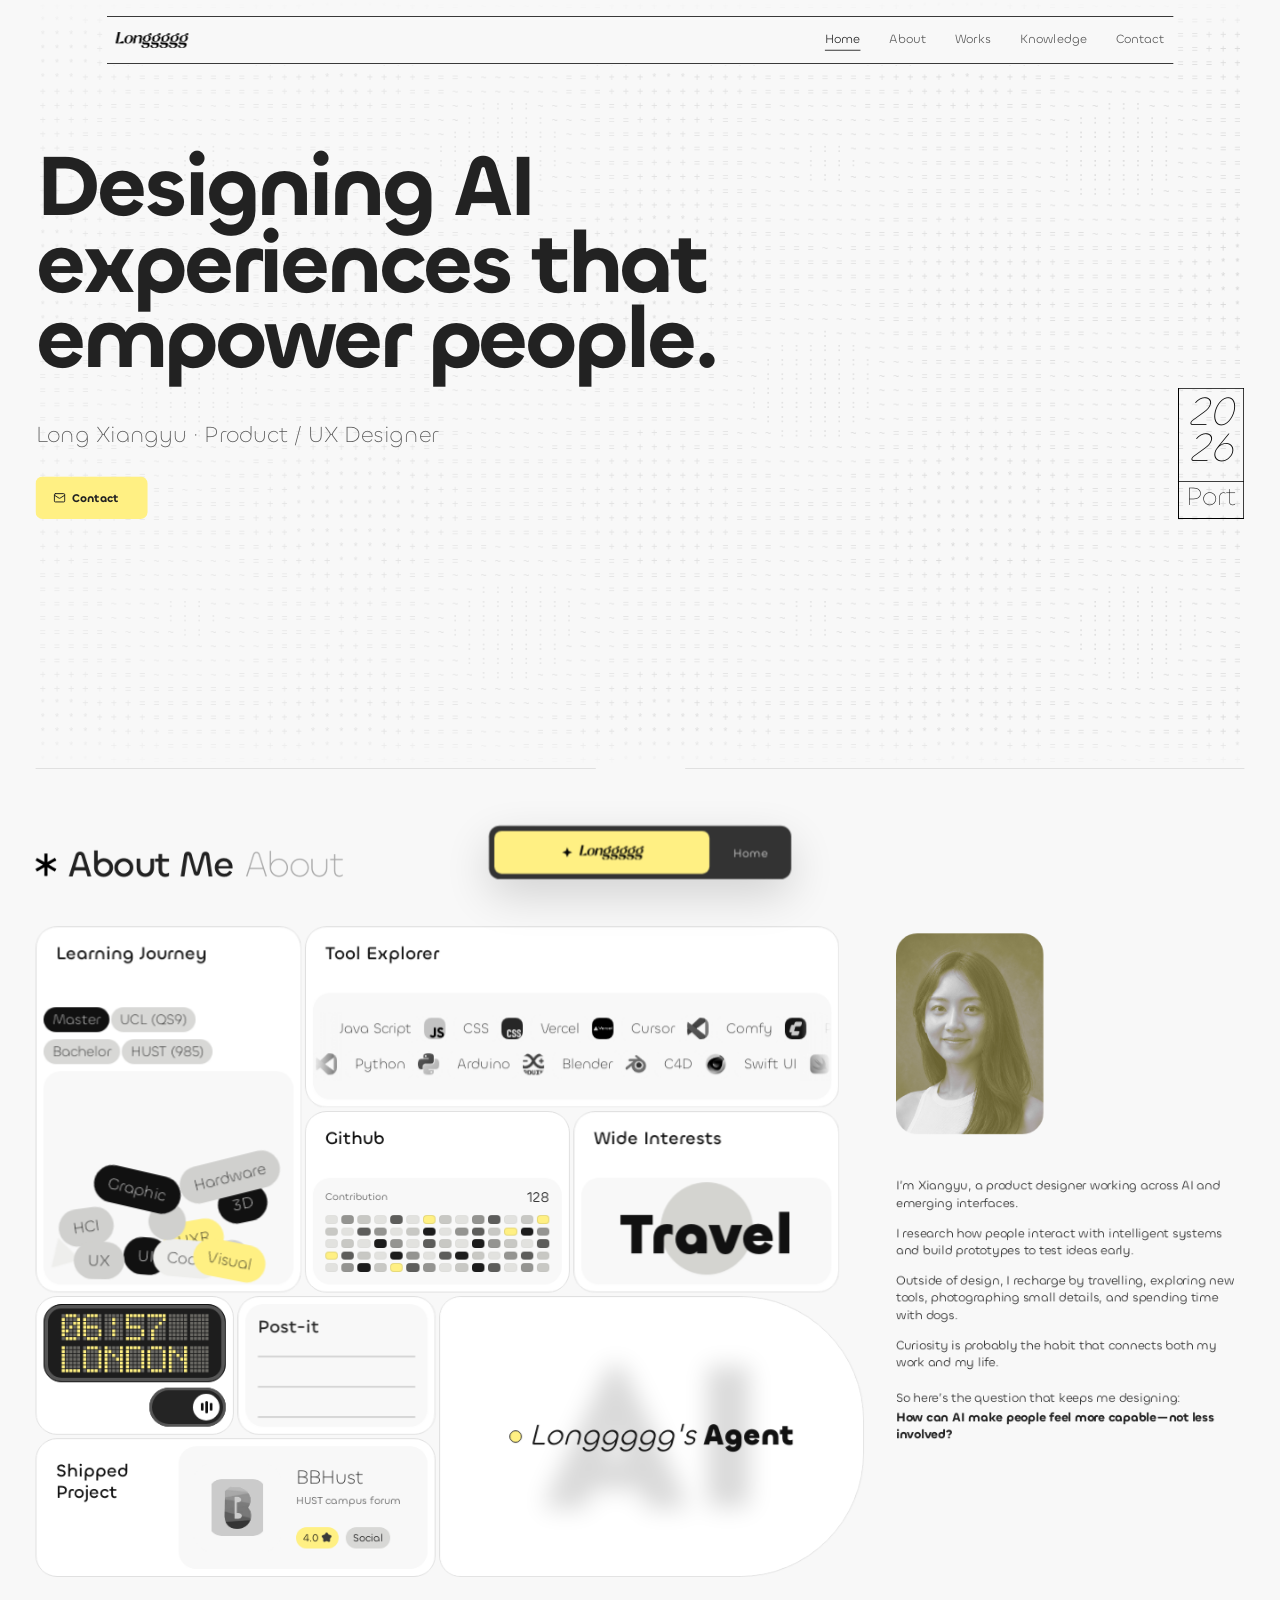
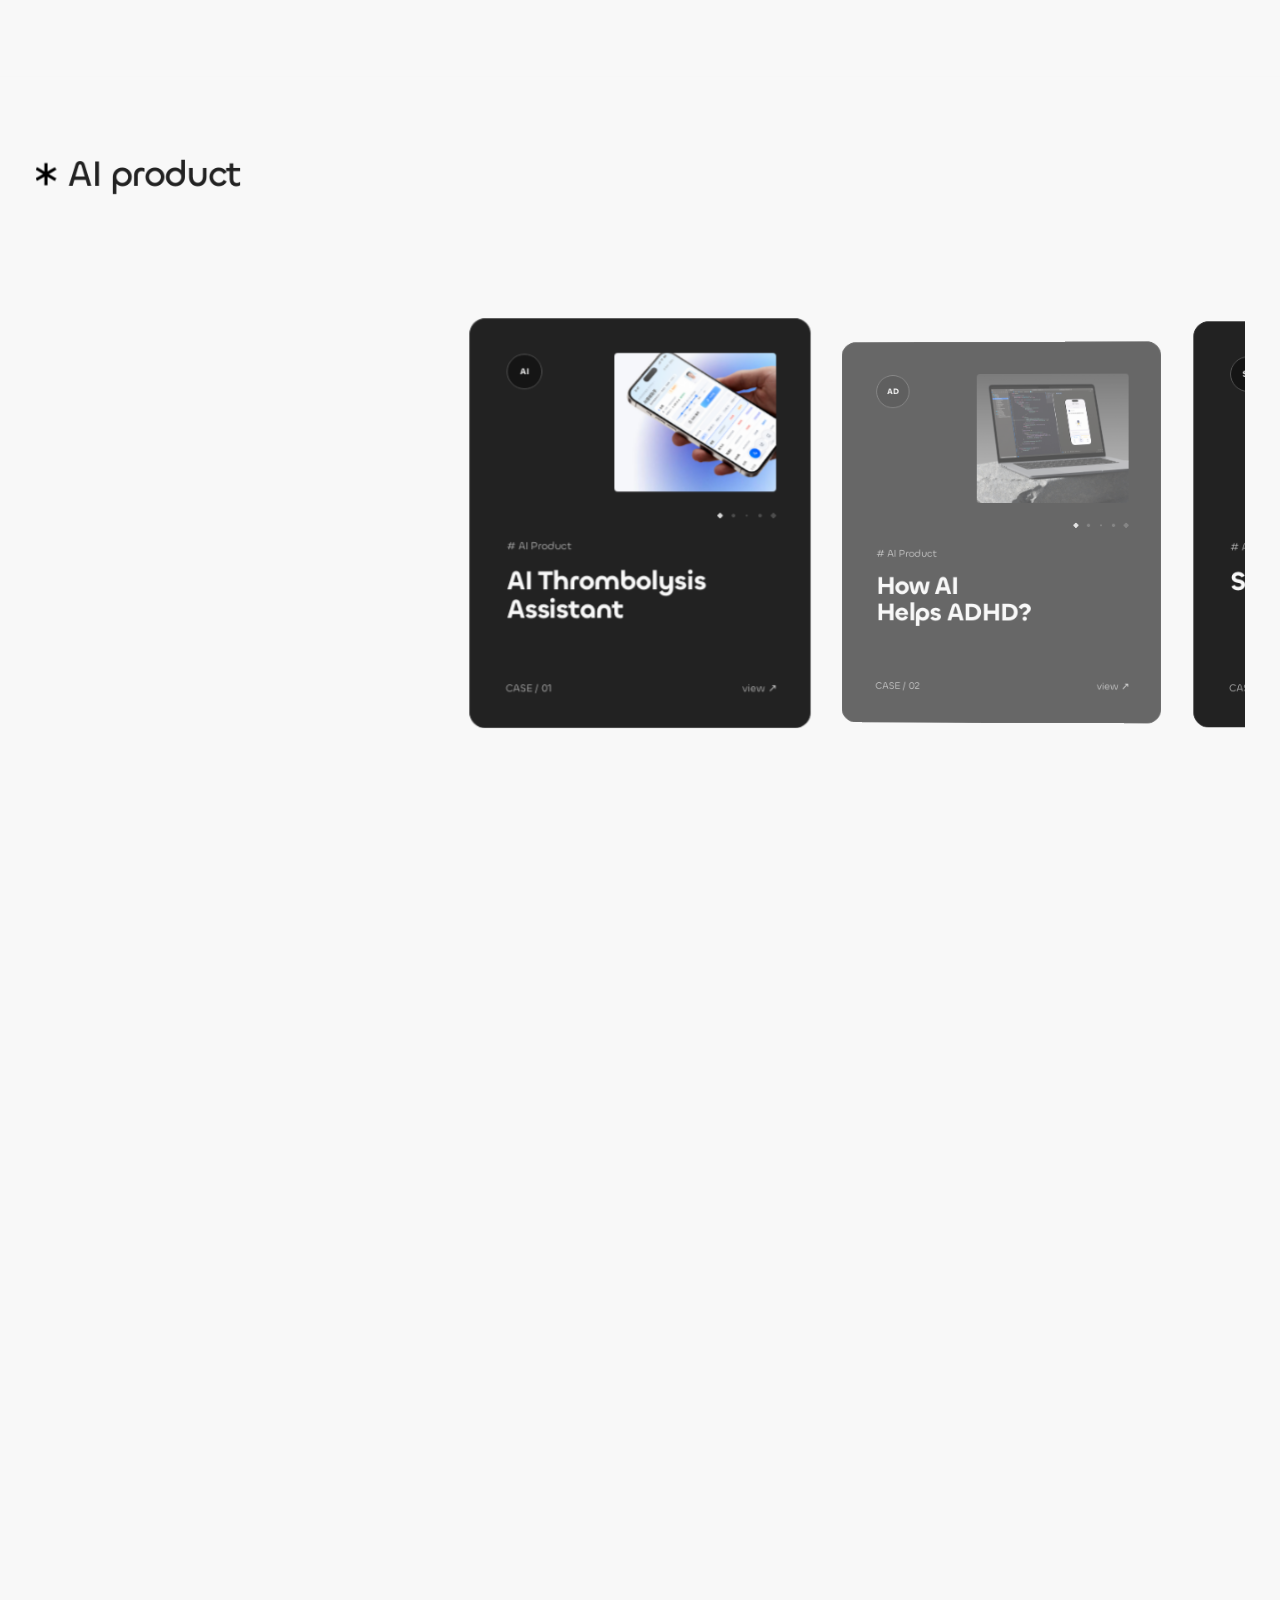
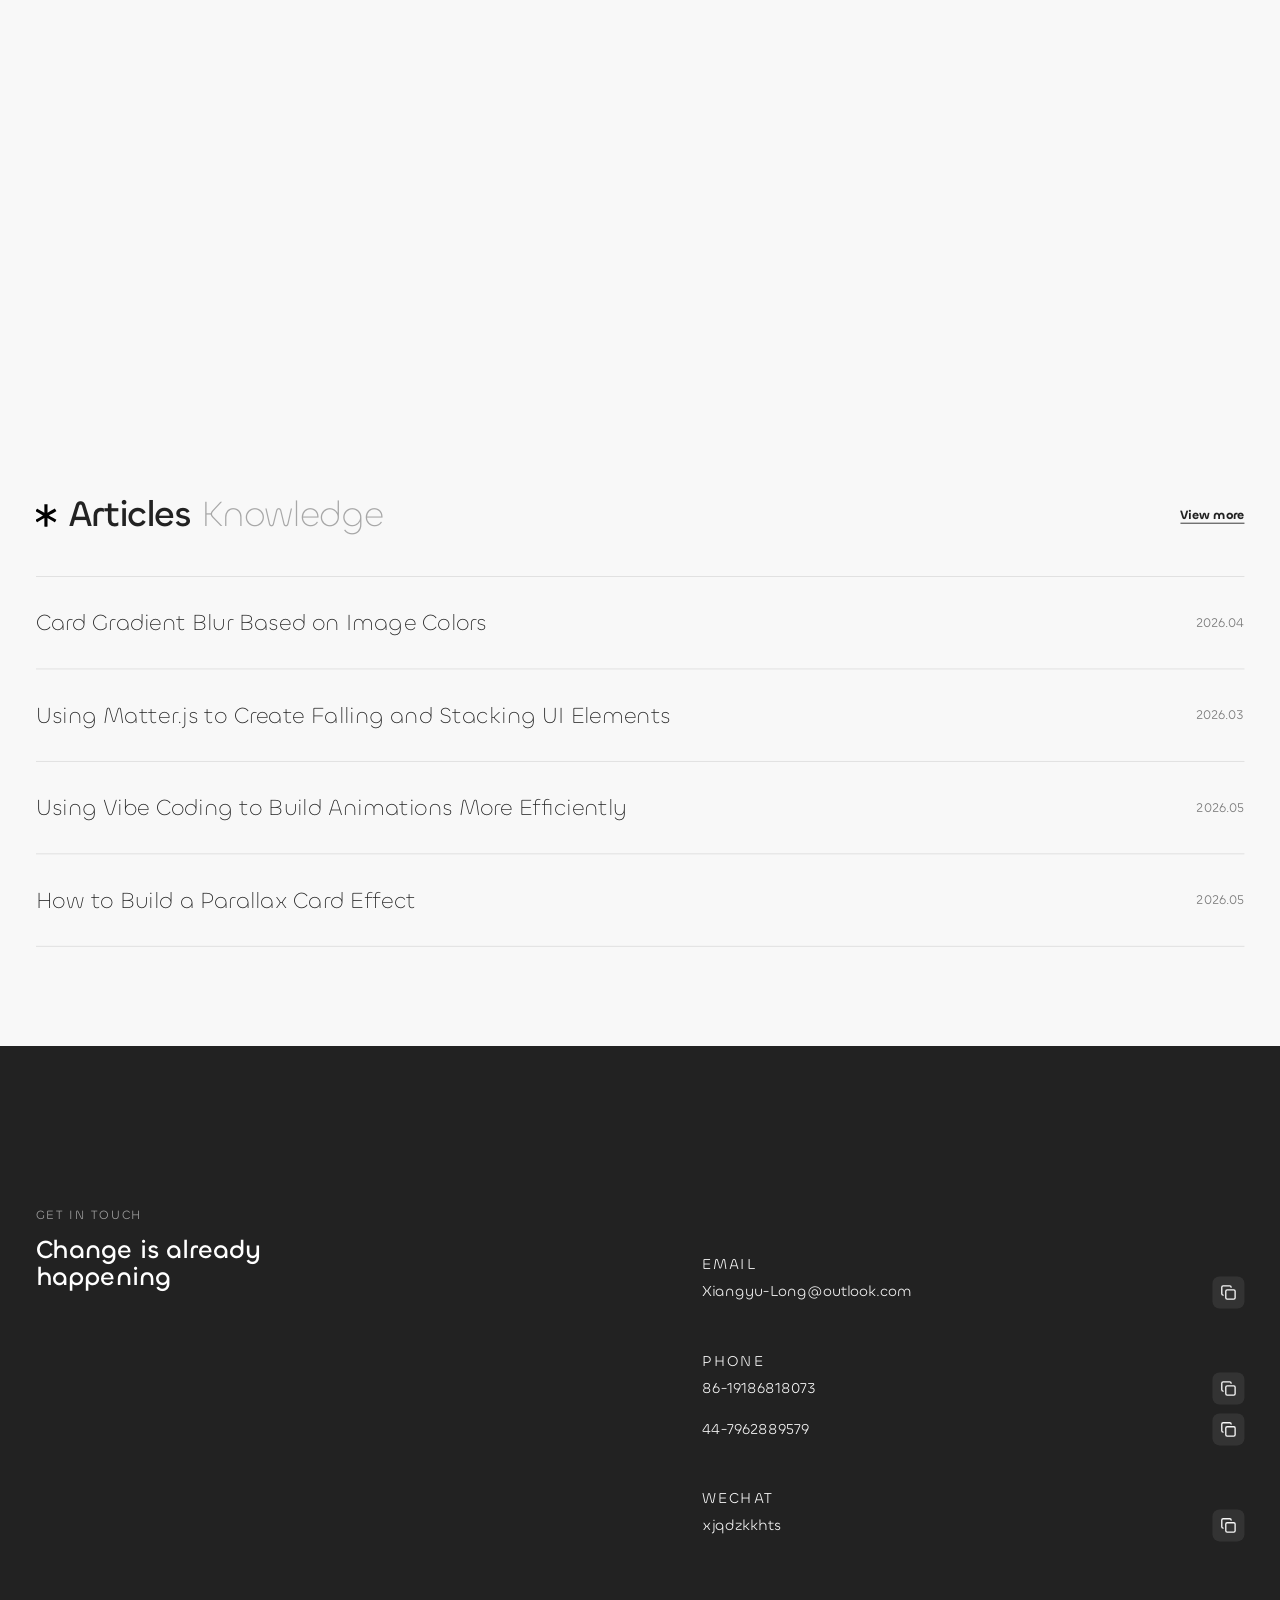
==== commit 368e3876: "优化了动画" ====
--- a/index.html
+++ b/index.html
@@ -19,8 +19,8 @@
         apiBaseUrl: '',
       };
     </script>
-    <link rel="stylesheet" href="./styles.css?v=2026-08-18-bbhust-icon-fix" />
-    <link rel="stylesheet" href="./monochrome.css?v=2026-08-18-bbhust-icon-fix" />
+    <link rel="stylesheet" href="./styles.css?v=2026-11-04-motion" />
+    <link rel="stylesheet" href="./monochrome.css?v=2026-11-04-motion" />
   </head>
   <body>
     <div class="custom-cursor" aria-hidden="true">
@@ -796,6 +796,6 @@
     </div>
 
     <script src="https://cdnjs.cloudflare.com/ajax/libs/matter-js/0.19.0/matter.min.js"></script>
-    <script src="./script.js?v=2026-11-04-english-only"></script>
+    <script src="./script.js?v=2026-11-04-motion"></script>
   </body>
 </html>
--- a/styles.css
+++ b/styles.css
@@ -164,9 +164,12 @@
 }
 
 .reveal {
+  transition: opacity 0.56s var(--motion-arrive), transform 0.56s var(--motion-arrive);
+}
+
+.reveal.is-reveal-ready {
   opacity: 0;
-  transform: translateY(16px);
-  transition: opacity 0.6s ease, transform 0.6s ease;
+  transform: translateY(12px);
 }
 
 .reveal.show {
@@ -921,25 +924,7 @@
   transform-origin: center;
   transition:
     background-color 0.24s ease,
-    box-shadow 0.24s ease,
-    transform 0.52s cubic-bezier(0.16, 1, 0.3, 1);
-  will-change: transform;
-  cursor: grab;
-}
-
-.about-bento-card.is-bento-dragging {
-  z-index: 20;
-  cursor: grabbing;
-  box-shadow:
-    0 18px 34px rgba(12, 12, 12, 0.075),
-    0 2px 10px rgba(12, 12, 12, 0.05);
-  transition:
-    background-color 0.24s ease,
     box-shadow 0.24s ease;
-}
-
-.about-bento-card.is-bento-returning {
-  z-index: 19;
 }
 
 .about-bento-card:hover {
@@ -947,46 +932,20 @@
 }
 
 @media (prefers-reduced-motion: no-preference) {
-  .about-bento-inner.is-pocket-clipped {
-    overflow: clip;
-  }
-
   .about-bento-card.is-scroll-reveal-ready {
     opacity: 0;
-    translate: 0 var(--bento-pocket-distance, 100%);
-    scale: 0.92;
-  }
-
-  .about-bento-card.is-scroll-reveal-ready.is-scroll-reveal-visible {
-    animation: about-bento-card-reveal 0.9s cubic-bezier(0.16, 1, 0.3, 1) both;
+    translate: 0 22px;
+  }
+
+  .about-bento-card.is-scroll-reveal-visible {
+    animation: about-bento-card-reveal 0.62s var(--motion-arrive) both;
     animation-delay: var(--bento-reveal-delay, 0ms);
   }
 }
 
 @keyframes about-bento-card-reveal {
-  0% {
-    opacity: 0;
-    translate: 0 var(--bento-pocket-distance, 100%);
-    scale: 0.92;
-  }
-
-  64% {
-    opacity: 1;
-    translate: 0 0;
-    scale: 1;
-  }
-
-  82% {
-    opacity: 1;
-    translate: 0 0;
-    scale: 1.025;
-  }
-
-  100% {
-    opacity: 1;
-    translate: 0 0;
-    scale: 1;
-  }
+  from { opacity: 0; translate: 0 22px; }
+  to { opacity: 1; translate: 0 0; }
 }
 
 .about-bento-card-tall {
@@ -5490,7 +5449,7 @@
   }
 
   .ai-chat-sidebar {
-    width: 100vw;
+    width: 100%;
     padding: 0;
   }
 
--- a/monochrome.css
+++ b/monochrome.css
@@ -2091,3 +2091,85 @@
     animation: none !important;
   }
 }
+
+
+/* Stageshow motion: small entrances, immediate feedback, readable resting states. */
+:root {
+  --motion-arrive: cubic-bezier(0.25, 0.8, 0.25, 1);
+  --motion-travel: cubic-bezier(0.45, 0, 0.1, 1);
+}
+
+.hero.is-active .hero-title {
+  animation: hero-copy-enter 0.62s var(--motion-arrive) 0.06s both;
+}
+.hero.is-active .hero-credit {
+  animation: hero-copy-enter 0.56s var(--motion-arrive) 0.14s both;
+}
+.hero.is-active .hero-contact-button {
+  animation: hero-copy-enter 0.56s var(--motion-arrive) 0.22s both;
+}
+
+.ai-chat-sidebar,
+main {
+  transition-timing-function: var(--motion-travel);
+  transition-duration: 0.4s;
+}
+
+.ai-chat-message,
+.ai-chat-feedback {
+  animation: message-arrive 0.28s var(--motion-arrive) both;
+}
+.ai-chat-send {
+  min-width: 86px;
+  white-space: nowrap;
+}
+
+@media (max-width: 900px) {
+  .ai-chat-sidebar { height: 100dvh; }
+  .ai-chat-shell { height: 100%; }
+}
+@keyframes message-arrive {
+  from { opacity: 0; transform: translateY(6px); }
+  to { opacity: 1; transform: translateY(0); }
+}
+
+/* The cards keep their current pose while their decorative children are offscreen. */
+.is-motion-paused,
+.is-motion-paused * {
+  animation-play-state: paused !important;
+}
+
+@media (prefers-reduced-motion: reduce) {
+  html { scroll-behavior: auto !important; }
+  *, *::before, *::after {
+    animation-duration: 0.01ms !important;
+    animation-delay: 0s !important;
+    animation-iteration-count: 1 !important;
+    animation-play-state: running !important;
+    transition-duration: 0.01ms !important;
+    transition-delay: 0s !important;
+    scroll-behavior: auto !important;
+  }
+  .reveal,
+  .reveal.is-reveal-ready,
+  .hero-title,
+  .hero-credit,
+  .hero-contact-button,
+  .about-bento-card.is-scroll-reveal-ready {
+    opacity: 1;
+    translate: 0 0;
+  }
+  .reveal.is-reveal-ready { transform: none; }
+  .about-bento-card.is-scroll-reveal-ready { animation: none !important; }
+}
+
+.custom-cursor {
+  left: 0;
+  top: 0;
+  transform: translate3d(var(--cursor-x, -100px), var(--cursor-y, -100px), 0) translate(-50%, -50%);
+  transition: width 0.18s var(--motion-arrive), height 0.18s var(--motion-arrive), opacity 0.14s ease;
+}
+
+.about-bento-card img {
+  -webkit-user-drag: none;
+}
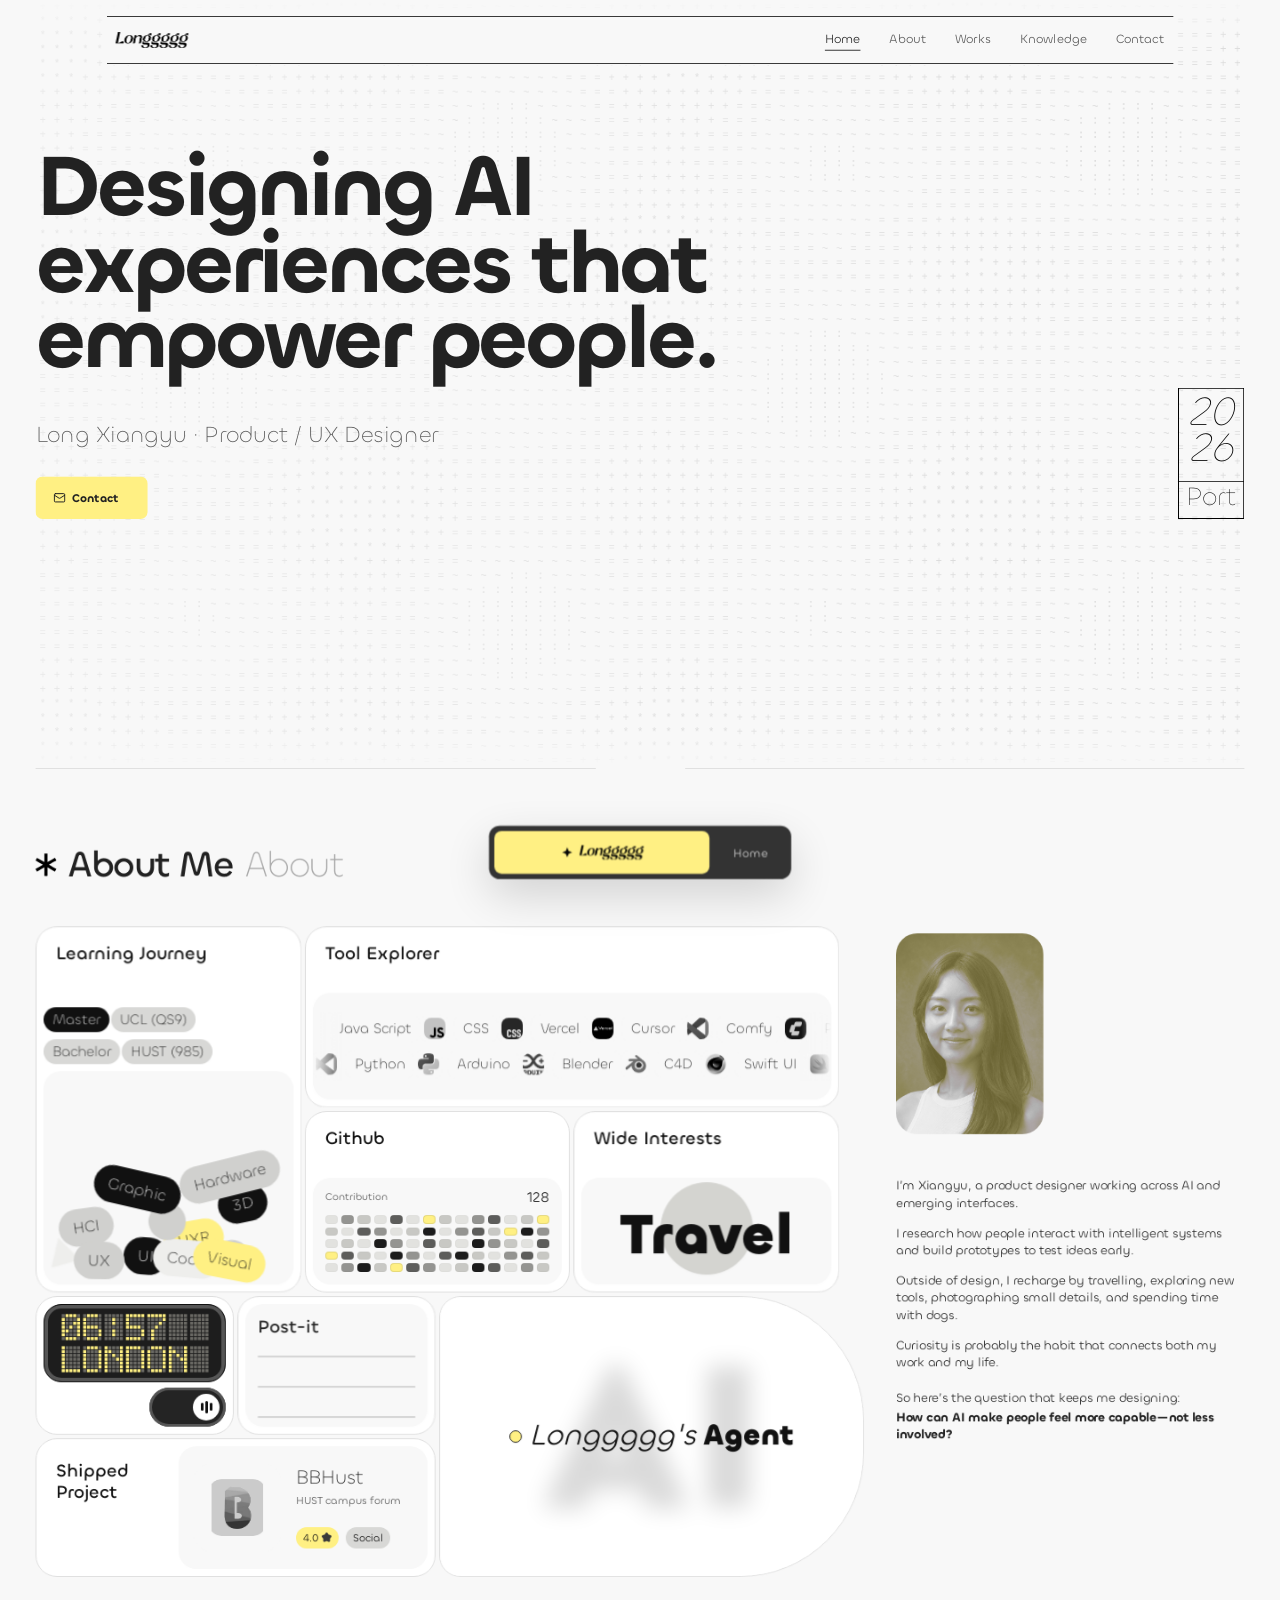
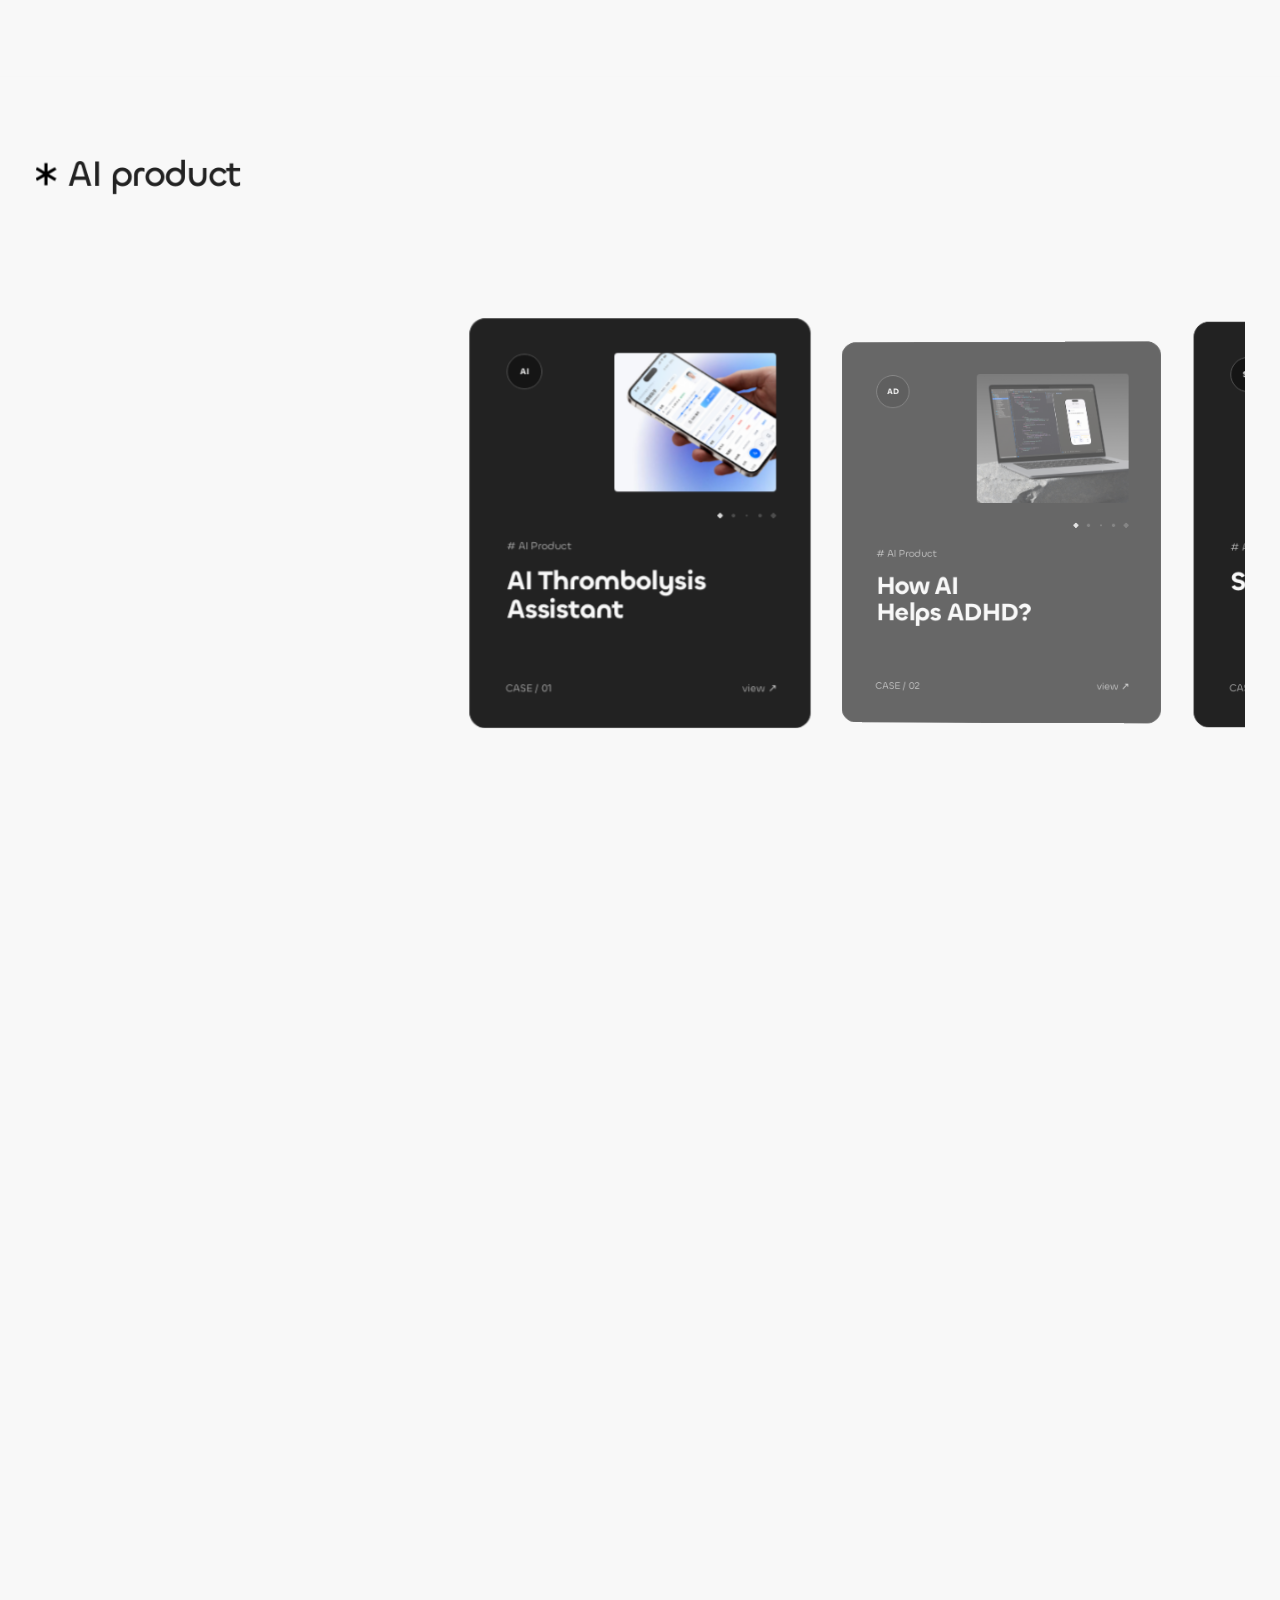
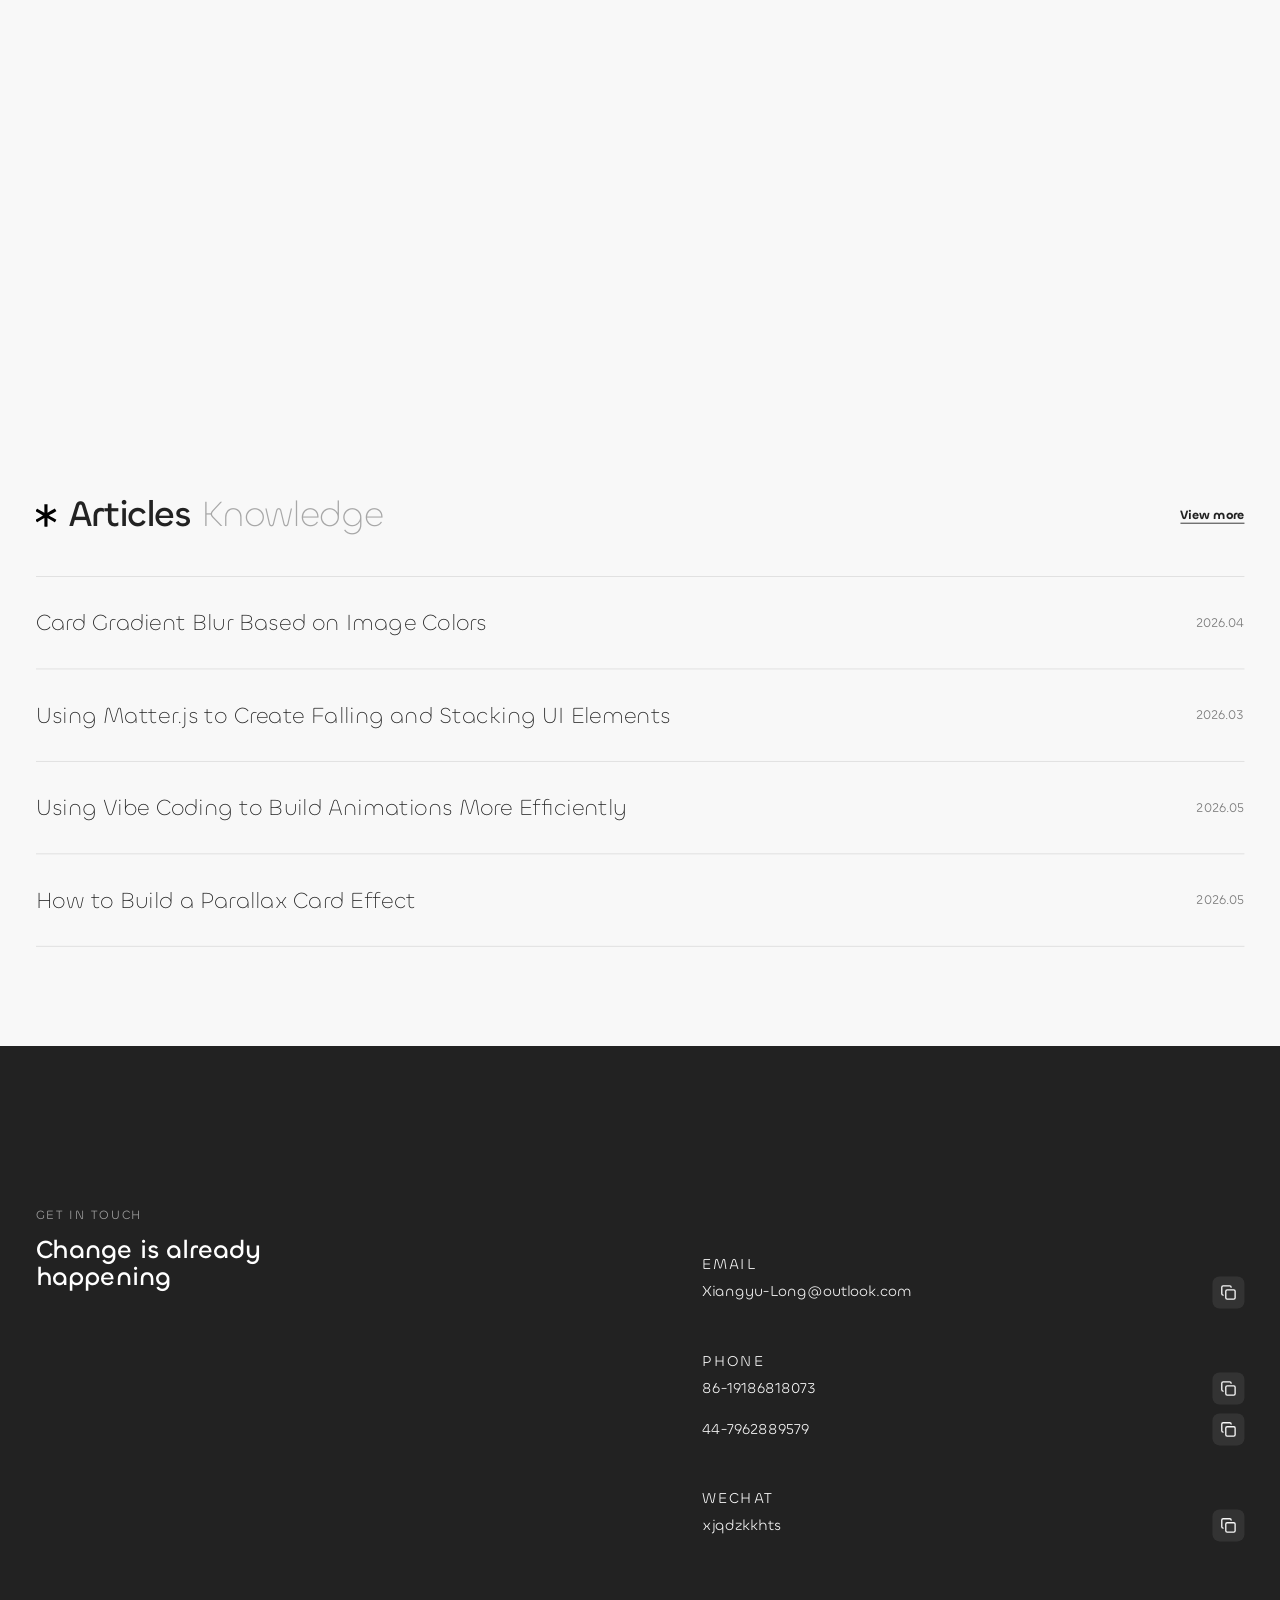
==== commit c15d9270: "优化文章退出时的交互" ====
--- a/index.html
+++ b/index.html
@@ -19,7 +19,7 @@
         apiBaseUrl: '',
       };
     </script>
-    <link rel="stylesheet" href="./styles.css?v=2026-11-04-motion" />
+    <link rel="stylesheet" href="./styles.css?v=2026-11-04-return-position" />
     <link rel="stylesheet" href="./monochrome.css?v=2026-11-04-motion" />
   </head>
   <body>
@@ -796,6 +796,6 @@
     </div>
 
     <script src="https://cdnjs.cloudflare.com/ajax/libs/matter-js/0.19.0/matter.min.js"></script>
-    <script src="./script.js?v=2026-11-04-motion"></script>
+    <script src="./script.js?v=2026-11-04-return-position"></script>
   </body>
 </html>
--- a/styles.css
+++ b/styles.css
@@ -87,7 +87,7 @@
 }
 
 html {
-  scroll-behavior: smooth;
+  scroll-behavior: auto;
 }
 
 body {
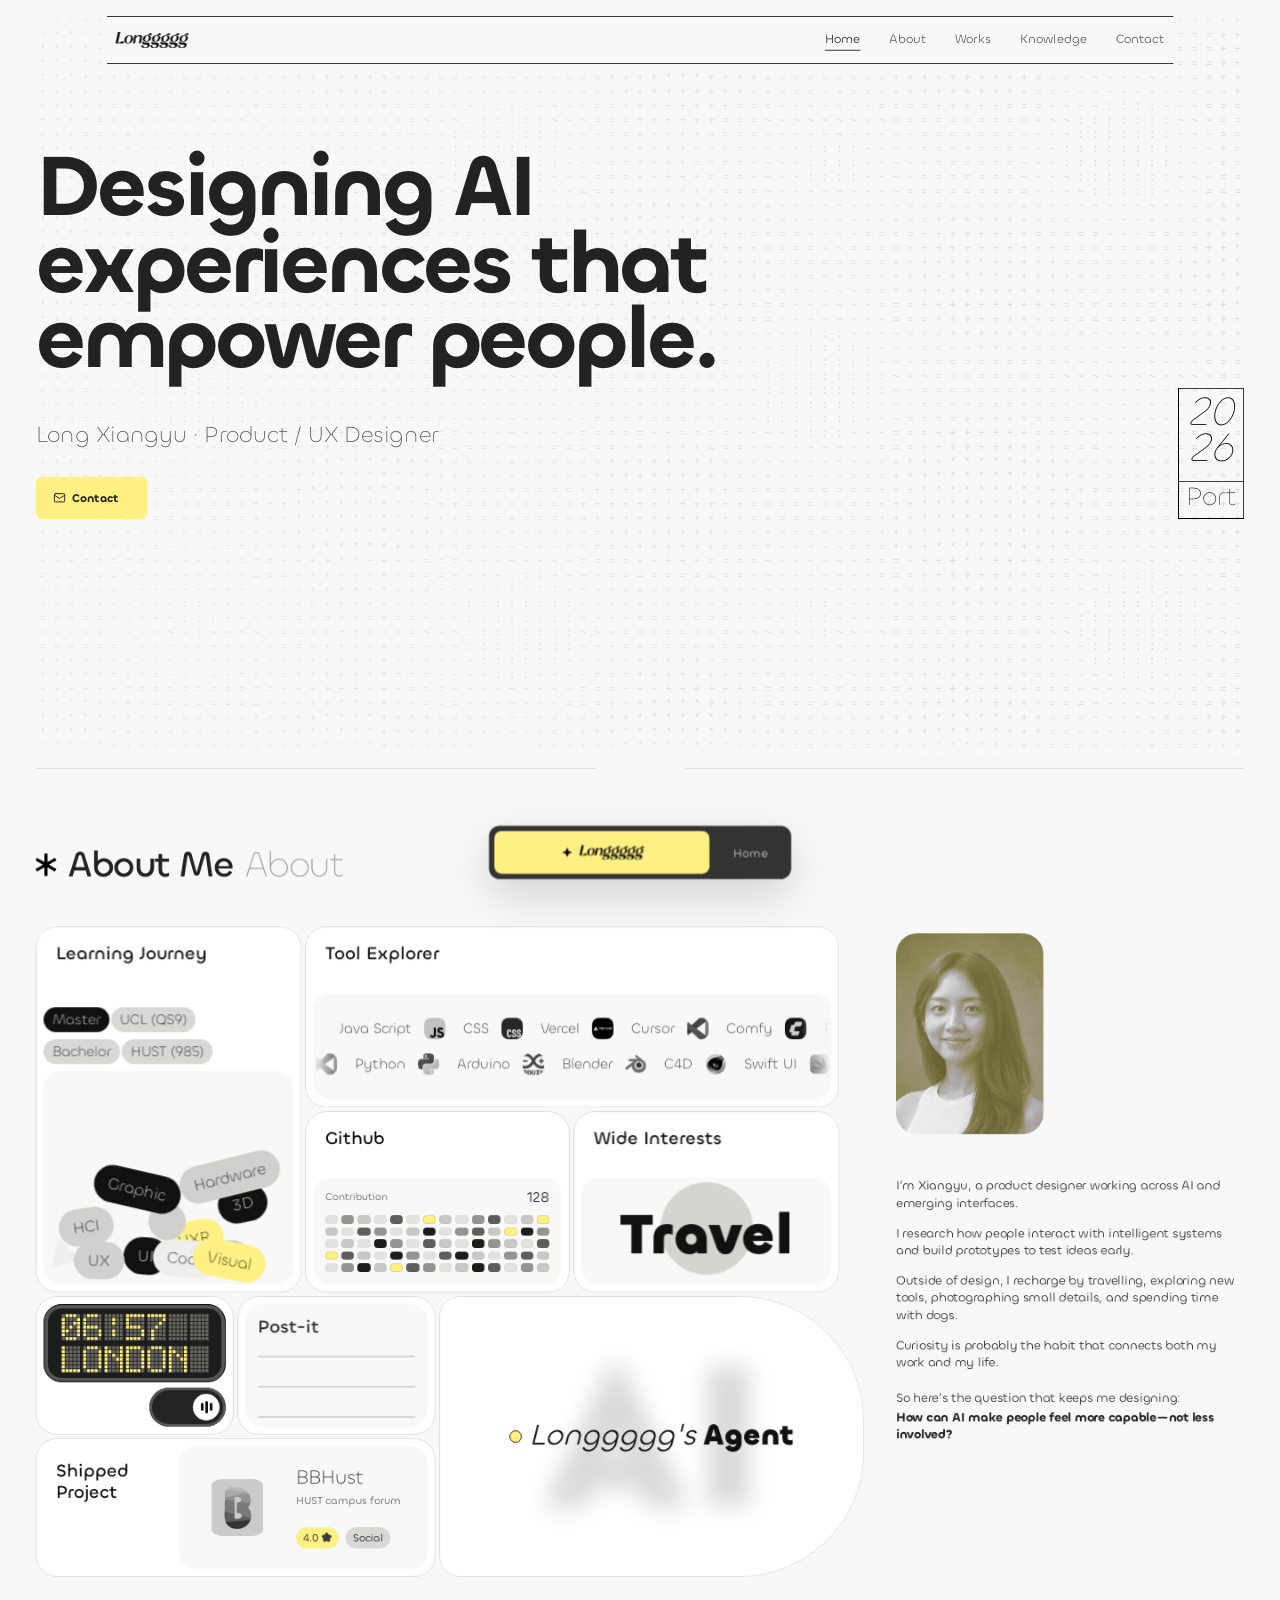
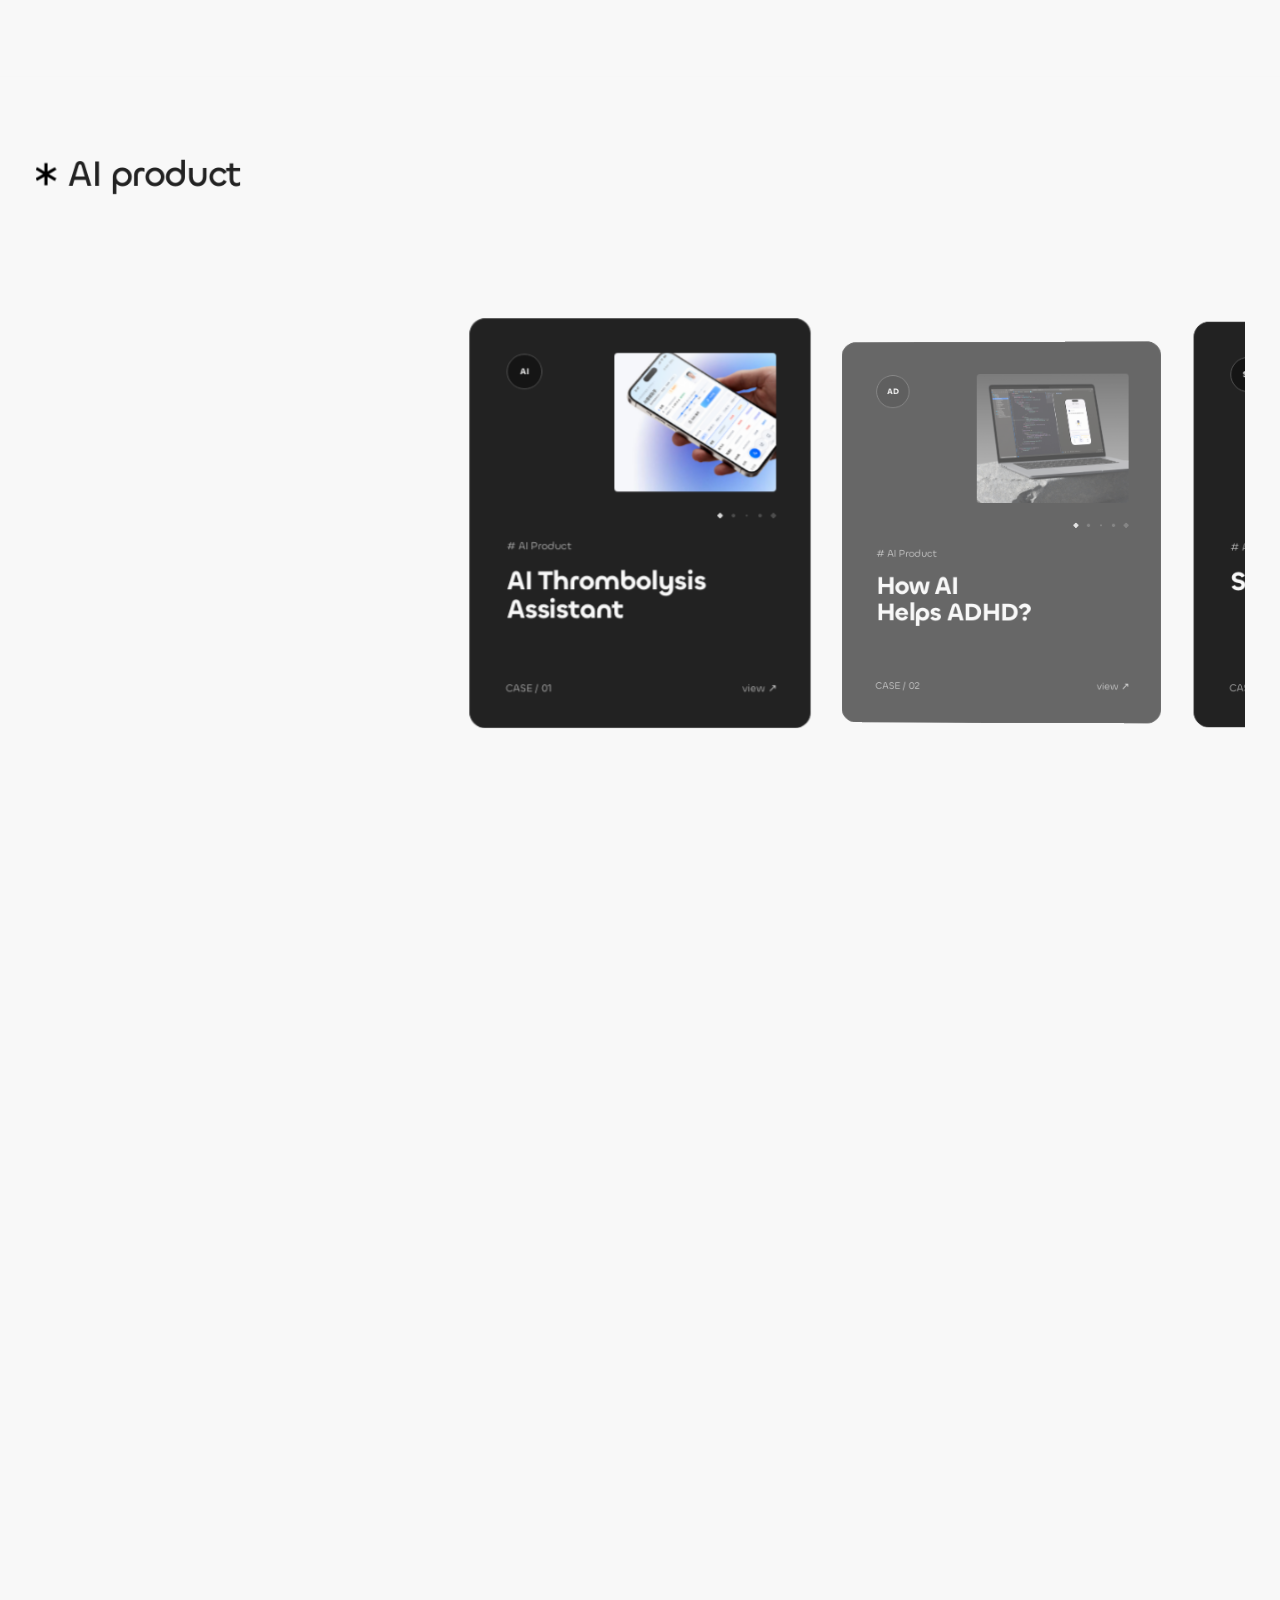
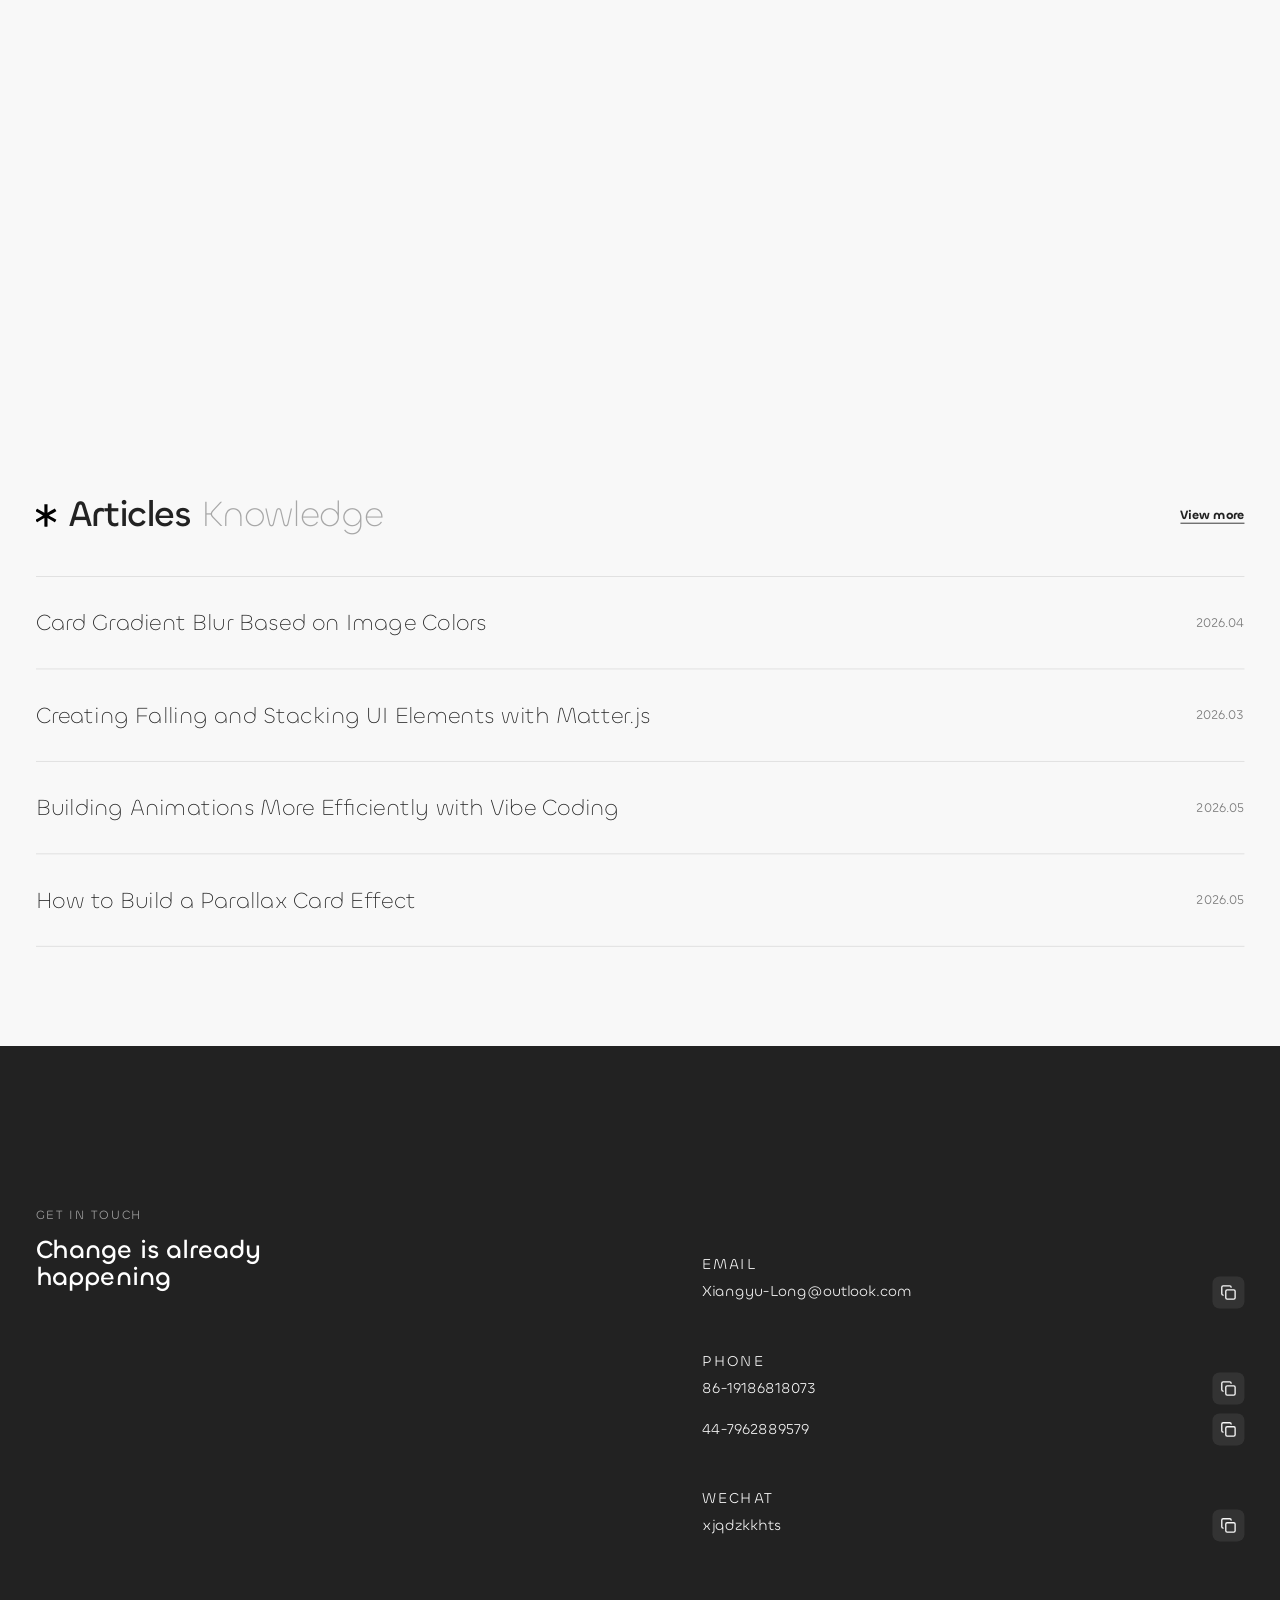
==== commit e7240c29: "文章翻译" ====
--- a/index.html
+++ b/index.html
@@ -539,23 +539,23 @@
             <div class="knowledge-list">
               <a class="knowledge-item" href="./article.html?id=001" data-knowledge-entry="001" data-cursor-icon="view">
                 <span class="knowledge-item-main">
-                  <span class="knowledge-item-title">如何实现卡片 UI 的渐变模糊效果</span>
+                  <span class="knowledge-item-title">Card Gradient Blur Based on Image Colors</span>
                 </span>
                 <span class="knowledge-item-meta">
-                  <time datetime="2026-05">2026.05</time>
+                  <time datetime="2026-04">2026.04</time>
                 </span>
               </a>
               <a class="knowledge-item" href="./article.html?id=002" data-knowledge-entry="002" data-cursor-icon="view">
                 <span class="knowledge-item-main">
-                  <span class="knowledge-item-title">使用 Three.js 来实现 UI 元素掉落堆积效果</span>
+                  <span class="knowledge-item-title">Creating Falling and Stacking UI Elements with Matter.js</span>
                 </span>
                 <span class="knowledge-item-meta">
-                  <time datetime="2026-05">2026.05</time>
+                  <time datetime="2026-03">2026.03</time>
                 </span>
               </a>
               <a class="knowledge-item" href="./article.html?id=003" data-knowledge-entry="003" data-cursor-icon="view">
                 <span class="knowledge-item-main">
-                  <span class="knowledge-item-title">更高效通过 Vibe Coding 来实现动画效果</span>
+                  <span class="knowledge-item-title">Building Animations More Efficiently with Vibe Coding</span>
                 </span>
                 <span class="knowledge-item-meta">
                   <time datetime="2026-05">2026.05</time>
@@ -563,7 +563,7 @@
               </a>
               <a class="knowledge-item" href="./article.html?id=004" data-knowledge-entry="004" data-cursor-icon="view">
                 <span class="knowledge-item-main">
-                  <span class="knowledge-item-title">视差卡片效果如何实现</span>
+                  <span class="knowledge-item-title">How to Build a Parallax Card Effect</span>
                 </span>
                 <span class="knowledge-item-meta">
                   <time datetime="2026-05">2026.05</time>
@@ -796,6 +796,6 @@
     </div>
 
     <script src="https://cdnjs.cloudflare.com/ajax/libs/matter-js/0.19.0/matter.min.js"></script>
-    <script src="./script.js?v=2026-11-04-return-position"></script>
+    <script src="./script.js?v=2026-11-04-english-articles"></script>
   </body>
 </html>
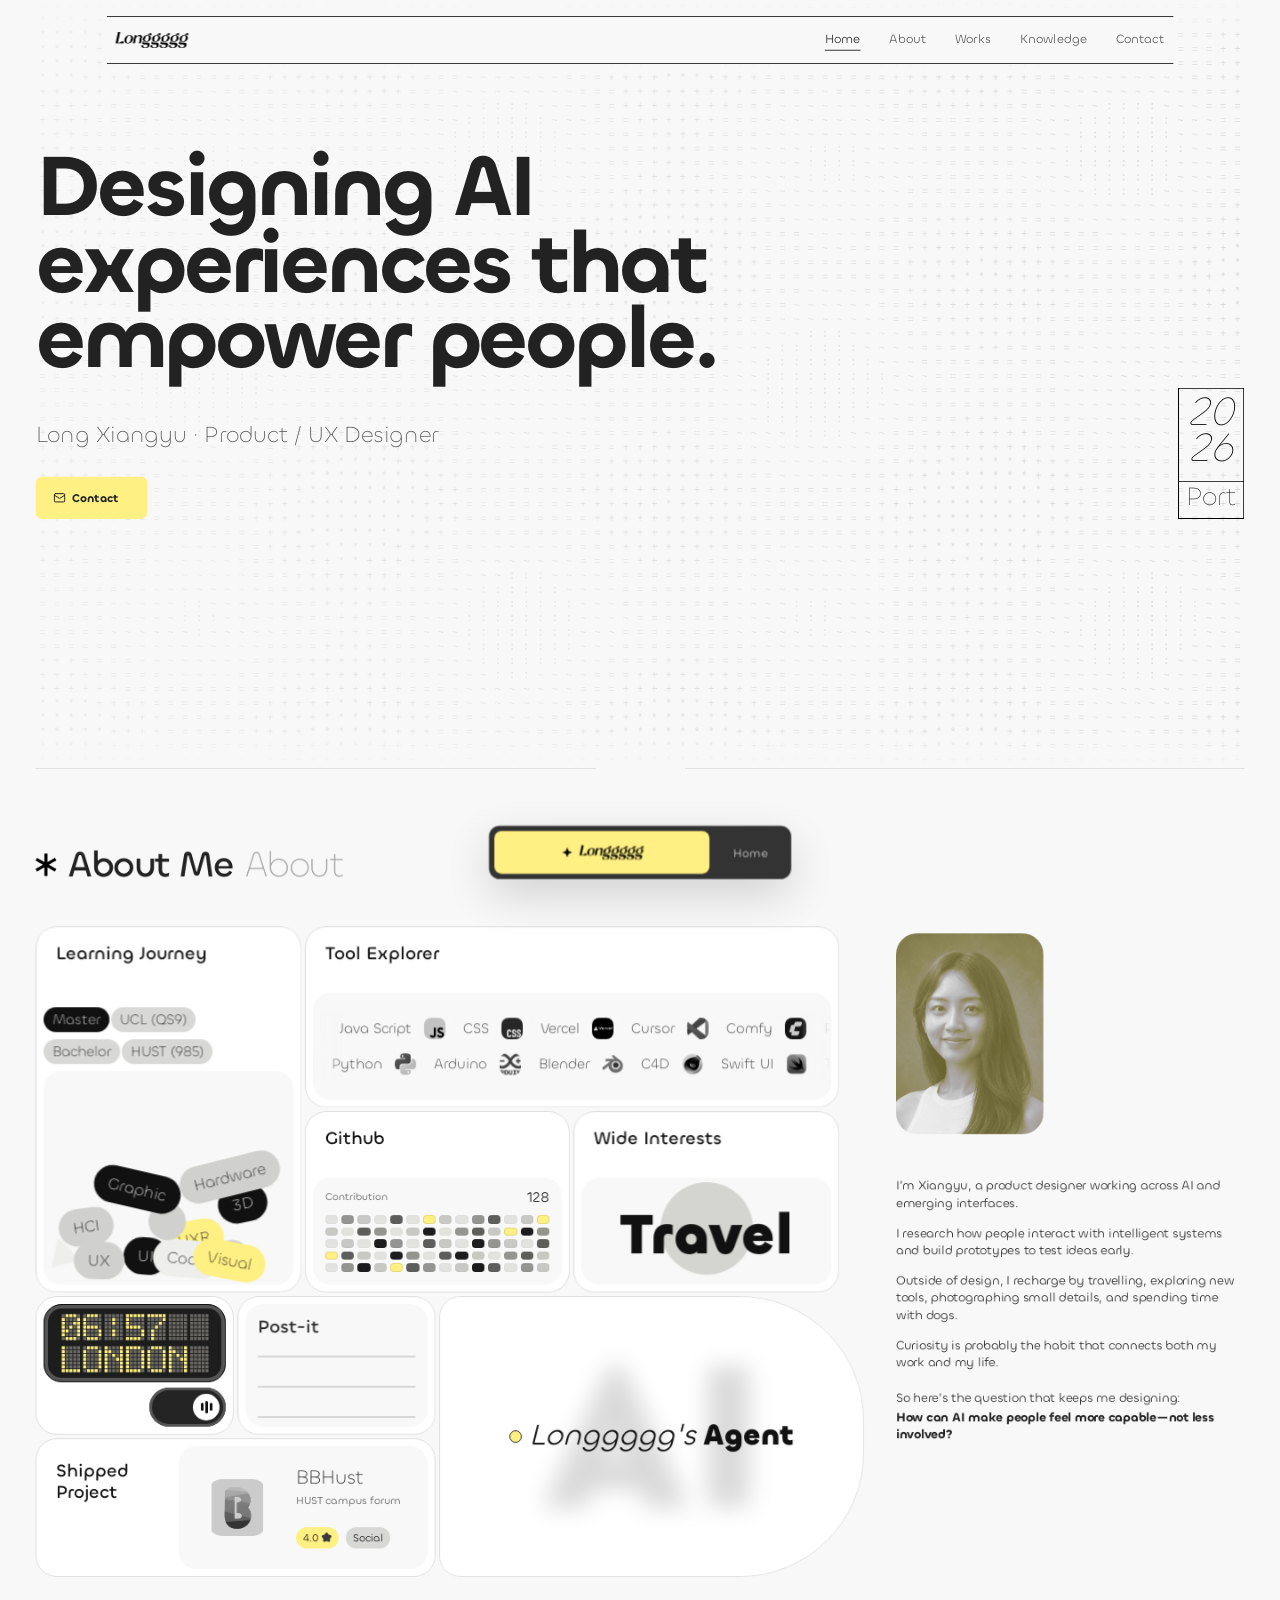
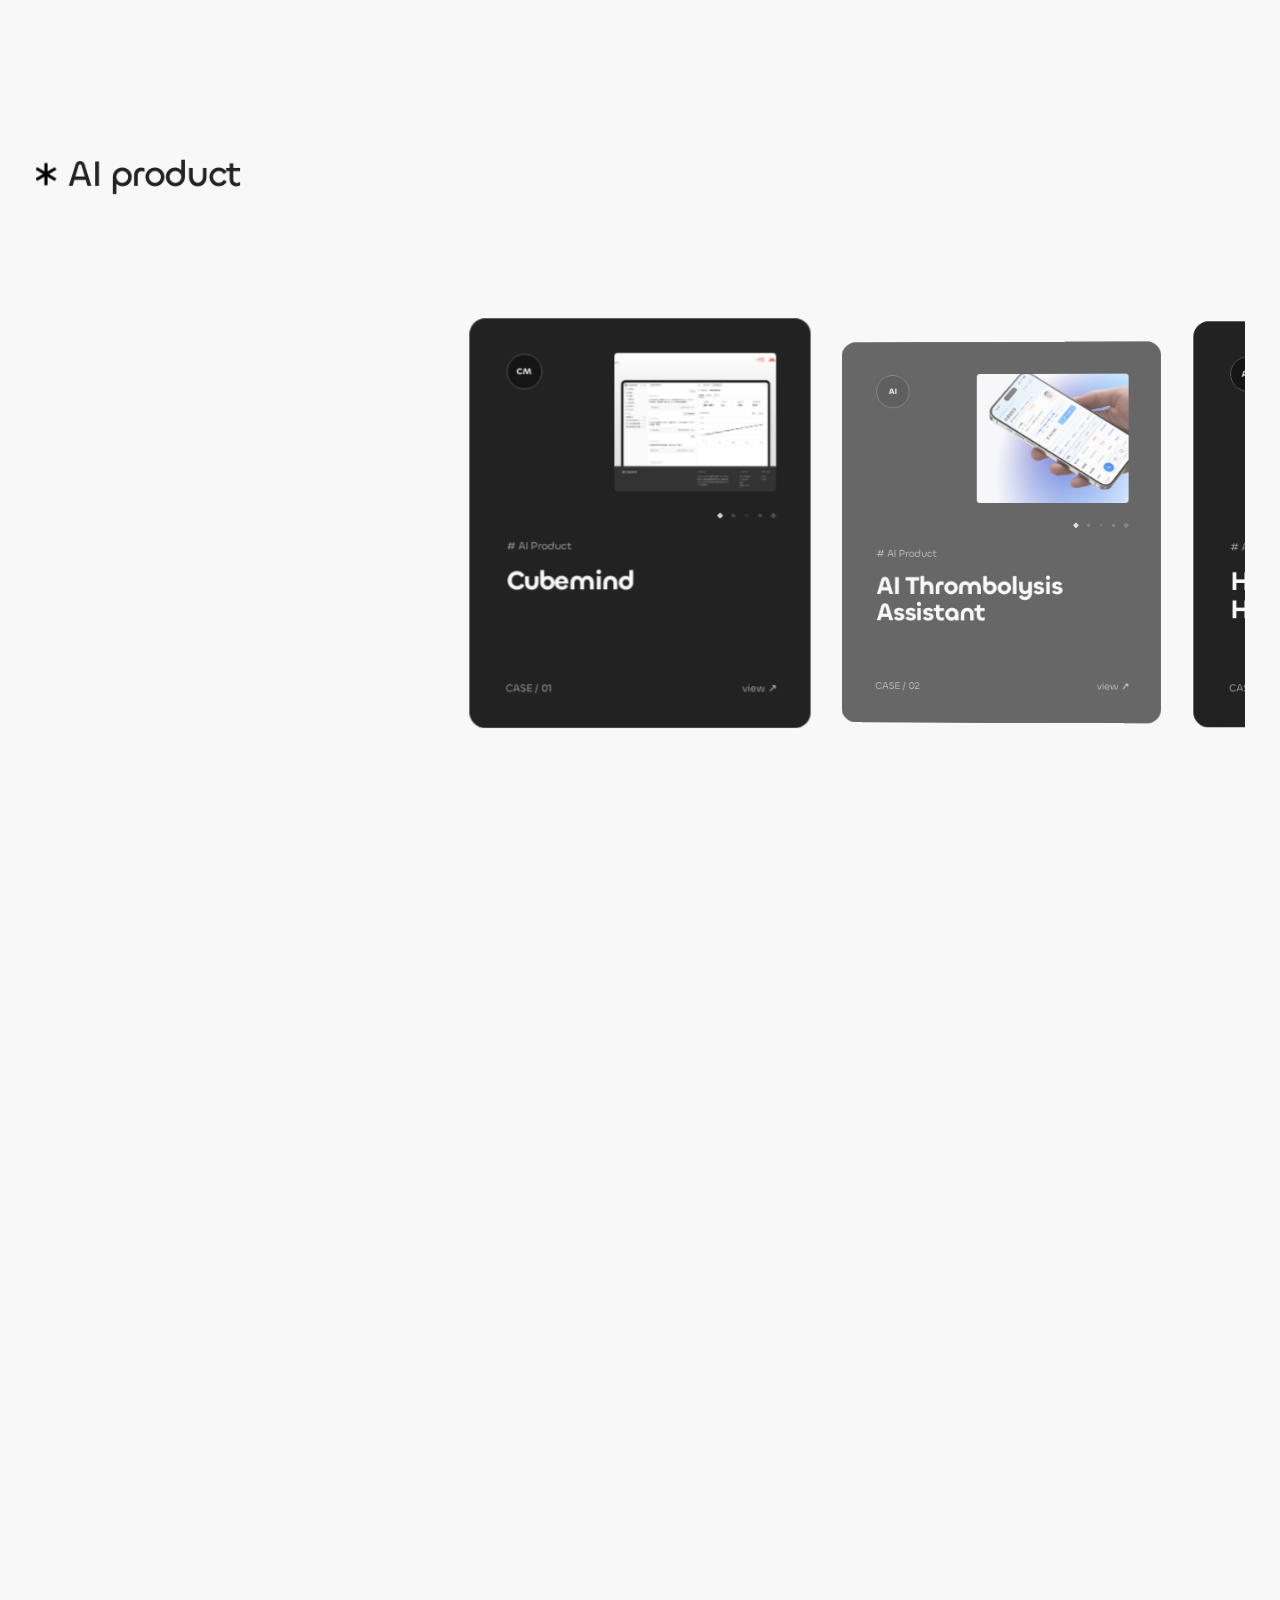
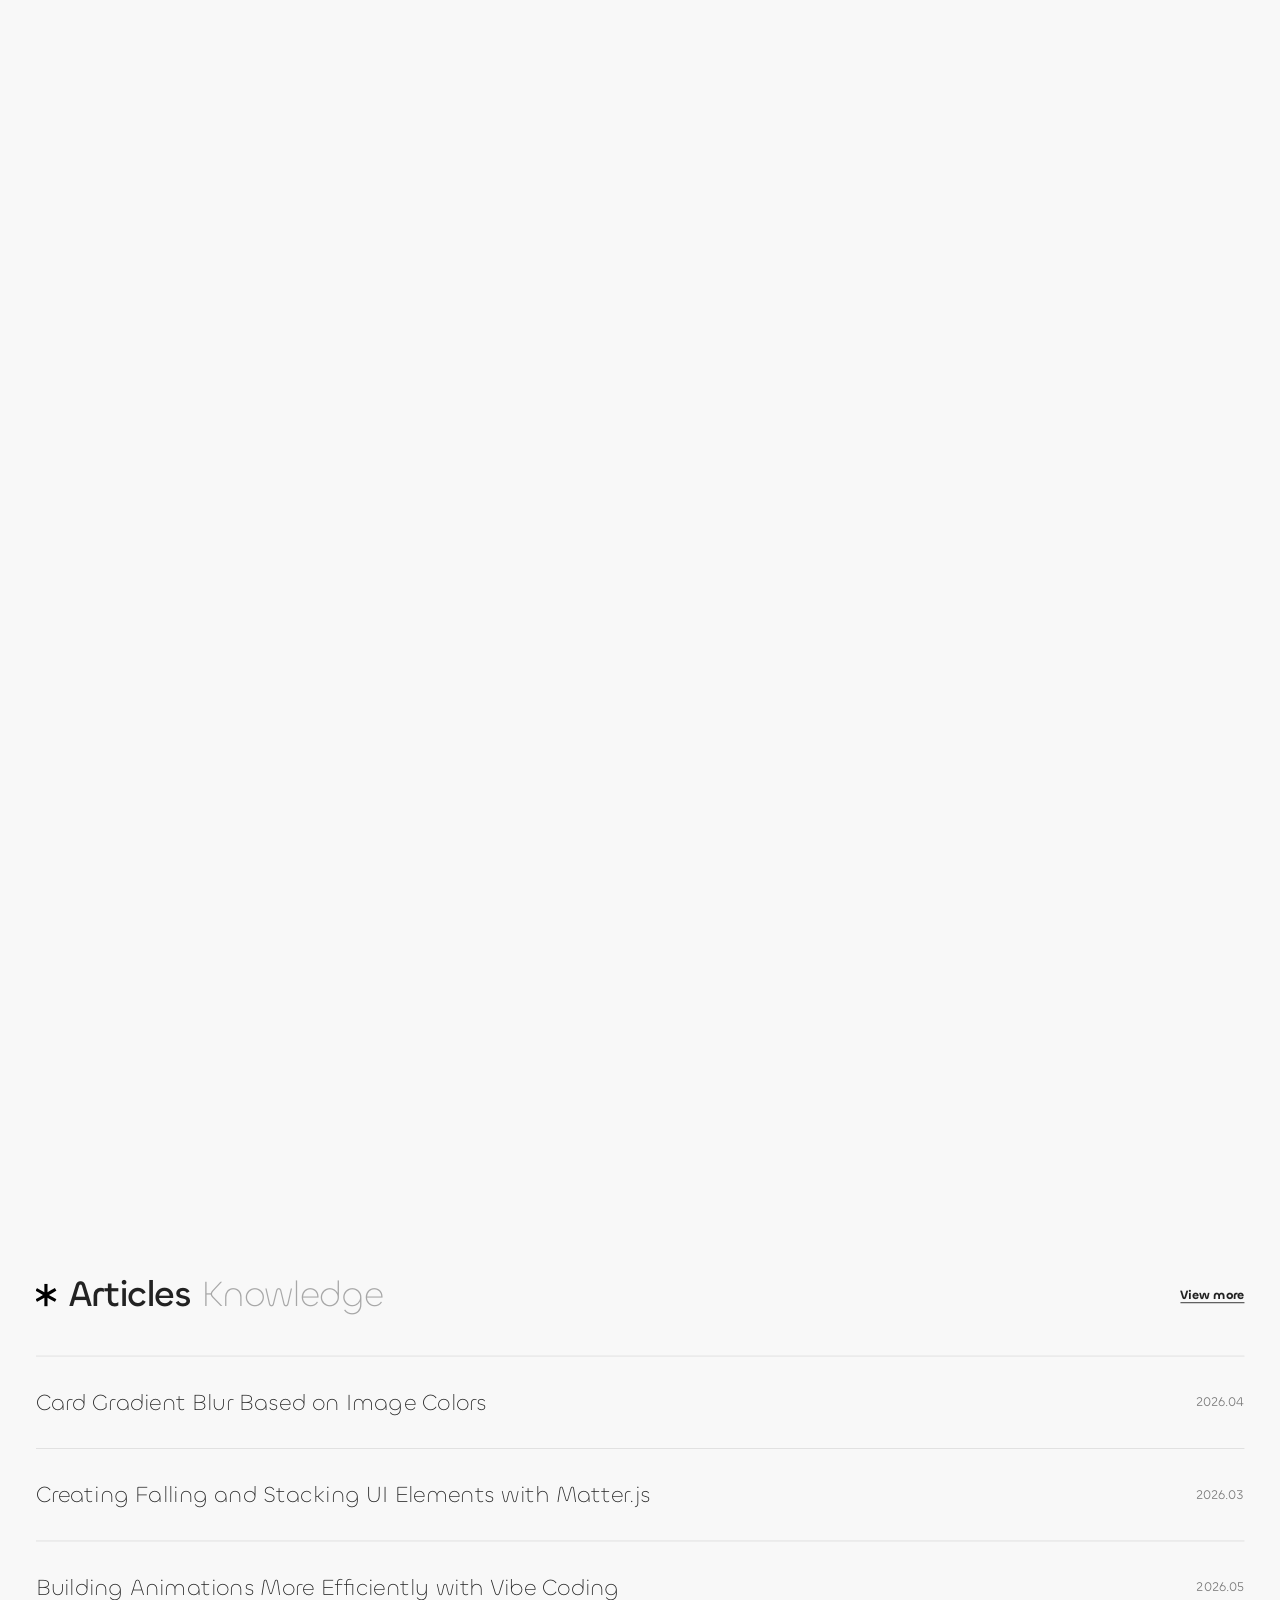
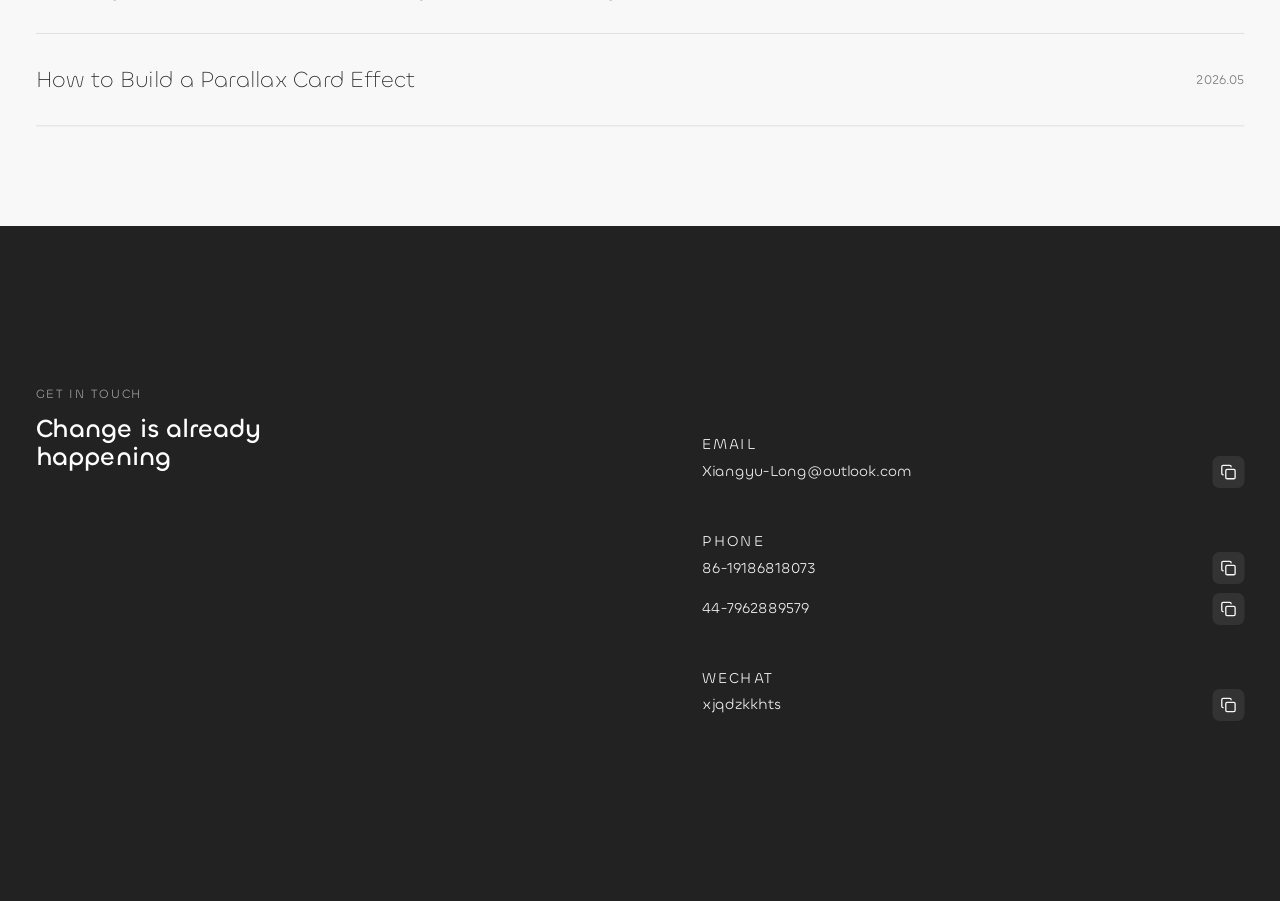
==== commit 35553424: "更新项目" ====
--- a/index.html
+++ b/index.html
@@ -20,7 +20,7 @@
       };
     </script>
     <link rel="stylesheet" href="./styles.css?v=2026-11-04-return-position" />
-    <link rel="stylesheet" href="./monochrome.css?v=2026-11-04-motion" />
+    <link rel="stylesheet" href="./monochrome.css?v=2026-11-06-new-projects" />
   </head>
   <body>
     <div class="custom-cursor" aria-hidden="true">
@@ -328,6 +328,30 @@
           </div>
           <div class="works-viewport" data-works-viewport>
           <div class="works-grid" data-works-track>
+            <article class="work-card work-card-project" data-project-category="ai-product" data-project-gallery="cubemind" tabindex="0" role="button" aria-label="Open project Cubemind" data-cursor-icon="view">
+              <div class="work-card-surface">
+                <div class="work-card-media">
+                  <img class="work-card-image" src="./assets/project-cubemind-cover.jpg" alt="" loading="lazy" />
+                  <div class="work-card-overlay" aria-hidden="true">
+                    <span class="work-card-blur work-card-blur-1"></span>
+                    <span class="work-card-blur work-card-blur-2"></span>
+                    <span class="work-card-blur work-card-blur-3"></span>
+                    <span class="work-card-blur work-card-blur-4"></span>
+                    <span class="work-card-blur work-card-blur-5"></span>
+                    <span class="work-card-blur work-card-blur-6"></span>
+                    <span class="work-card-blur work-card-blur-7"></span>
+                    <span class="work-card-tint"></span>
+                  </div>
+                  <div class="work-card-content">
+                    <div class="work-card-tags">
+                      <span class="work-tag">AI Product</span>
+                    </div>
+                    <h3>Cubemind</h3>
+                  </div>
+                </div>
+              </div>
+            </article>
+
             <article class="work-card work-card-project" data-project-category="ai-product" data-project-gallery="ai-thrombolysis" tabindex="0" role="button" aria-label="打开项目 AI 溶栓助手" data-cursor-icon="view">
               <div class="work-card-surface">
                 <div class="work-card-media">
@@ -352,10 +376,10 @@
               </div>
             </article>
 
-            <article class="work-card work-card-project" data-project-category="ai-workflow" data-project-gallery="search-focus" tabindex="0" role="button" aria-label="打开项目 Search Focus" data-cursor-icon="view">
-              <div class="work-card-surface">
-                <div class="work-card-media">
-                  <img class="work-card-image" src="./assets/project-search-focus-cover.jpg" alt="" loading="lazy" />
+            <article class="work-card work-card-project" data-project-category="ai-workflow" data-project-gallery="mark-code" tabindex="0" role="button" aria-label="打开项目 MarkCode" data-cursor-icon="view">
+              <div class="work-card-surface">
+                <div class="work-card-media">
+                  <img class="work-card-image" src="./assets/project-mark-code-cover.jpg" alt="" loading="lazy" />
                   <div class="work-card-overlay" aria-hidden="true">
                     <span class="work-card-blur work-card-blur-1"></span>
                     <span class="work-card-blur work-card-blur-2"></span>
@@ -370,16 +394,16 @@
                     <div class="work-card-tags">
                       <span class="work-tag">AI Workflow</span>
                     </div>
-                    <h3>Search Focus</h3>
-                  </div>
-                </div>
-              </div>
-            </article>
-
-            <article class="work-card work-card-project" data-project-category="ai-workflow" data-project-gallery="mark-code" tabindex="0" role="button" aria-label="打开项目 MarkCode" data-cursor-icon="view">
-              <div class="work-card-surface">
-                <div class="work-card-media">
-                  <img class="work-card-image" src="./assets/project-mark-code-cover.jpg" alt="" loading="lazy" />
+                    <h3>MarkCode</h3>
+                  </div>
+                </div>
+              </div>
+            </article>
+
+            <article class="work-card work-card-project" data-project-category="ai-workflow" data-project-gallery="warehouse-layout" tabindex="0" role="button" aria-label="Open project Warehouse Layout Agent" data-cursor-icon="view">
+              <div class="work-card-surface">
+                <div class="work-card-media">
+                  <img class="work-card-image" src="./assets/project-warehouse-layout-cover.jpg" alt="" loading="lazy" />
                   <div class="work-card-overlay" aria-hidden="true">
                     <span class="work-card-blur work-card-blur-1"></span>
                     <span class="work-card-blur work-card-blur-2"></span>
@@ -394,7 +418,31 @@
                     <div class="work-card-tags">
                       <span class="work-tag">AI Workflow</span>
                     </div>
-                    <h3>MarkCode</h3>
+                    <h3>Warehouse Layout Agent</h3>
+                  </div>
+                </div>
+              </div>
+            </article>
+
+            <article class="work-card work-card-project" data-project-category="ai-workflow" data-project-gallery="beadcraft" tabindex="0" role="button" aria-label="Open project BeadCraft Agent" data-cursor-icon="view">
+              <div class="work-card-surface">
+                <div class="work-card-media">
+                  <img class="work-card-image" src="./assets/project-beadcraft-cover.jpg" alt="" loading="lazy" />
+                  <div class="work-card-overlay" aria-hidden="true">
+                    <span class="work-card-blur work-card-blur-1"></span>
+                    <span class="work-card-blur work-card-blur-2"></span>
+                    <span class="work-card-blur work-card-blur-3"></span>
+                    <span class="work-card-blur work-card-blur-4"></span>
+                    <span class="work-card-blur work-card-blur-5"></span>
+                    <span class="work-card-blur work-card-blur-6"></span>
+                    <span class="work-card-blur work-card-blur-7"></span>
+                    <span class="work-card-tint"></span>
+                  </div>
+                  <div class="work-card-content">
+                    <div class="work-card-tags">
+                      <span class="work-tag">AI Workflow</span>
+                    </div>
+                    <h3>BeadCraft Agent</h3>
                   </div>
                 </div>
               </div>
@@ -796,6 +844,6 @@
     </div>
 
     <script src="https://cdnjs.cloudflare.com/ajax/libs/matter-js/0.19.0/matter.min.js"></script>
-    <script src="./script.js?v=2026-11-04-english-articles"></script>
+    <script src="./script.js?v=2026-11-06-new-projects"></script>
   </body>
 </html>
--- a/monochrome.css
+++ b/monochrome.css
@@ -1781,14 +1781,16 @@
   will-change: transform, opacity;
 }
 
-.work-card[data-project-gallery="ai-thrombolysis"] { --case-number: "01"; --project-mark: "AI"; }
-.work-card[data-project-gallery="adhd-ai"] { --case-number: "02"; --project-mark: "AD"; }
-.work-card[data-project-gallery="search-focus"] { --case-number: "03"; --project-mark: "SF"; }
+.work-card[data-project-gallery="cubemind"] { --case-number: "01"; --project-mark: "CM"; }
+.work-card[data-project-gallery="ai-thrombolysis"] { --case-number: "02"; --project-mark: "AI"; }
+.work-card[data-project-gallery="adhd-ai"] { --case-number: "03"; --project-mark: "AD"; }
 .work-card[data-project-gallery="mark-code"] { --case-number: "04"; --project-mark: "MC"; }
-.work-card[data-project-gallery="relight"] { --case-number: "05"; --project-mark: "RL"; }
-.work-card[data-project-gallery="iknow"] { --case-number: "06"; --project-mark: "IK"; }
-.work-card[data-project-gallery="etea"] { --case-number: "07"; --project-mark: "ET"; }
-.work-card[data-project-gallery="marry-christmas"] { --case-number: "08"; --project-mark: "MX"; }
+.work-card[data-project-gallery="warehouse-layout"] { --case-number: "05"; --project-mark: "WL"; }
+.work-card[data-project-gallery="beadcraft"] { --case-number: "06"; --project-mark: "BC"; }
+.work-card[data-project-gallery="relight"] { --case-number: "07"; --project-mark: "RL"; }
+.work-card[data-project-gallery="iknow"] { --case-number: "08"; --project-mark: "IK"; }
+.work-card[data-project-gallery="etea"] { --case-number: "09"; --project-mark: "ET"; }
+.work-card[data-project-gallery="marry-christmas"] { --case-number: "10"; --project-mark: "MX"; }
 
 .works-category-headline {
   justify-content: flex-start;
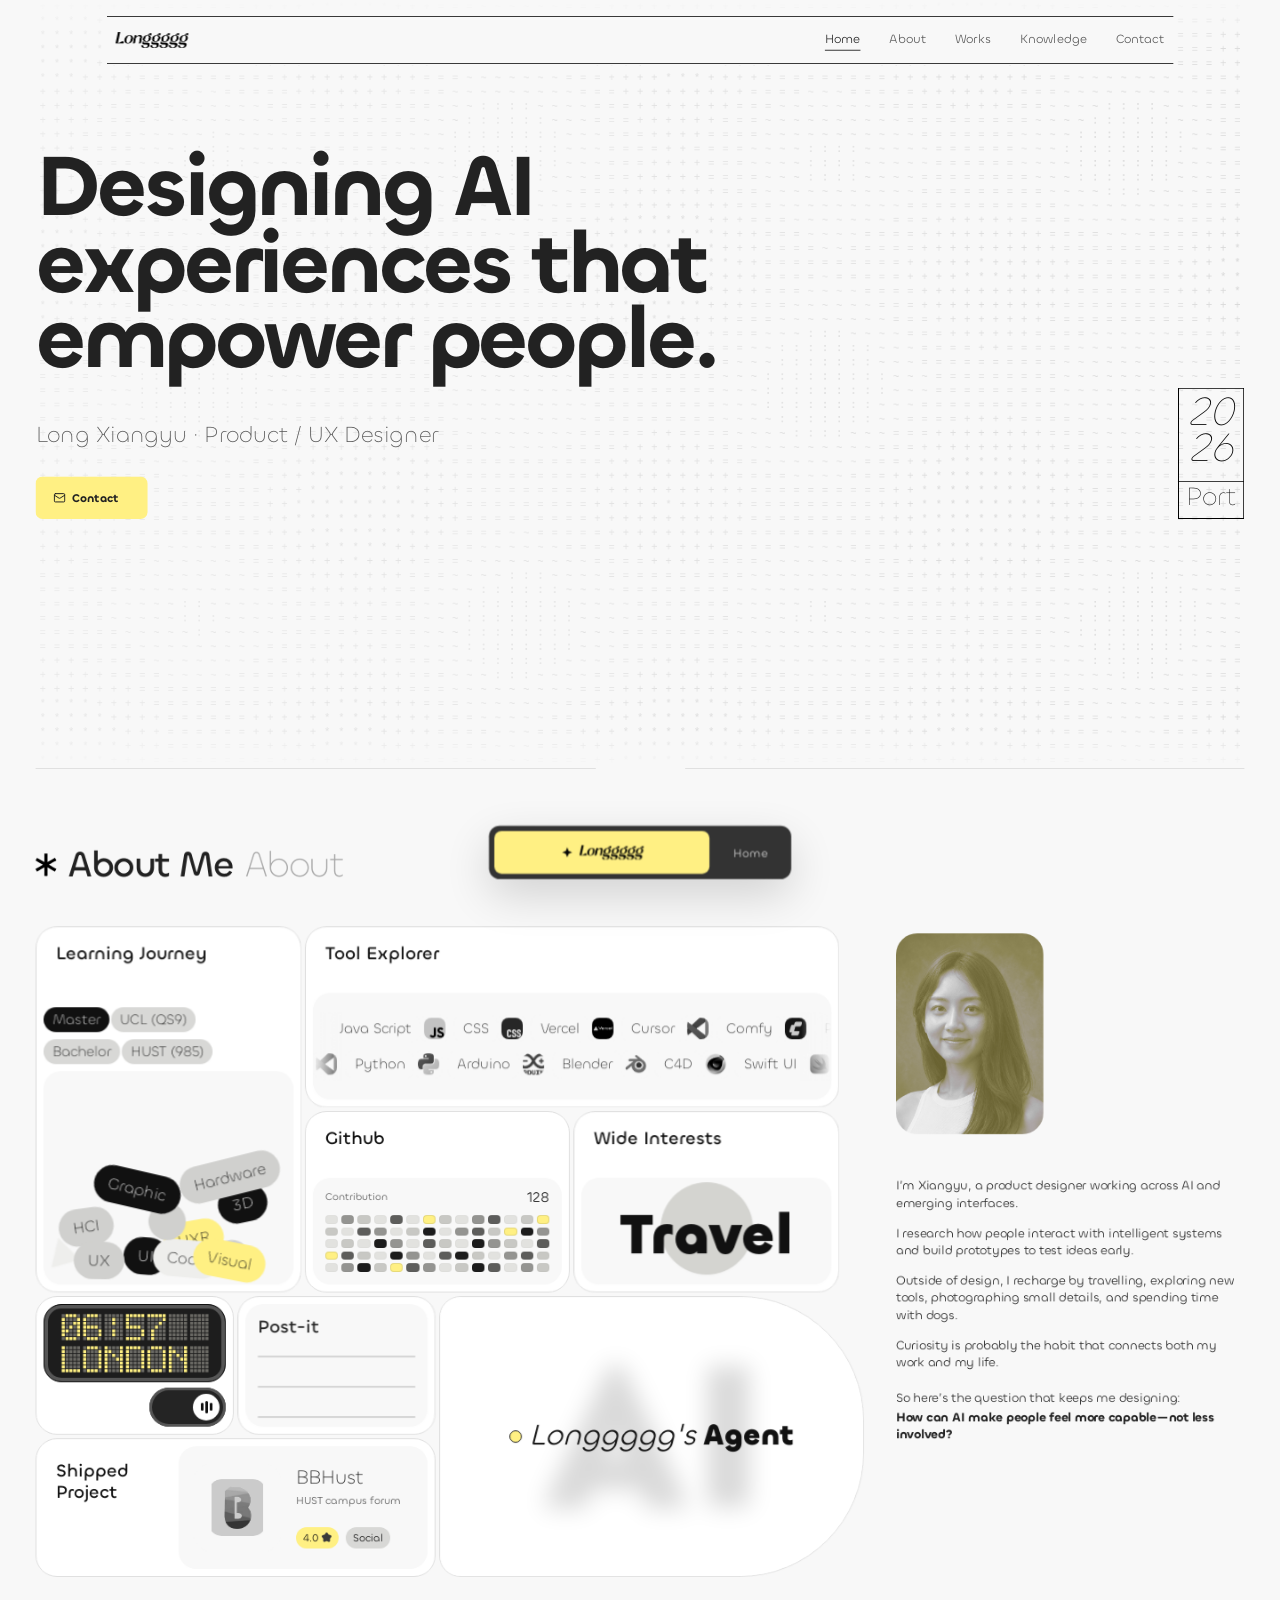
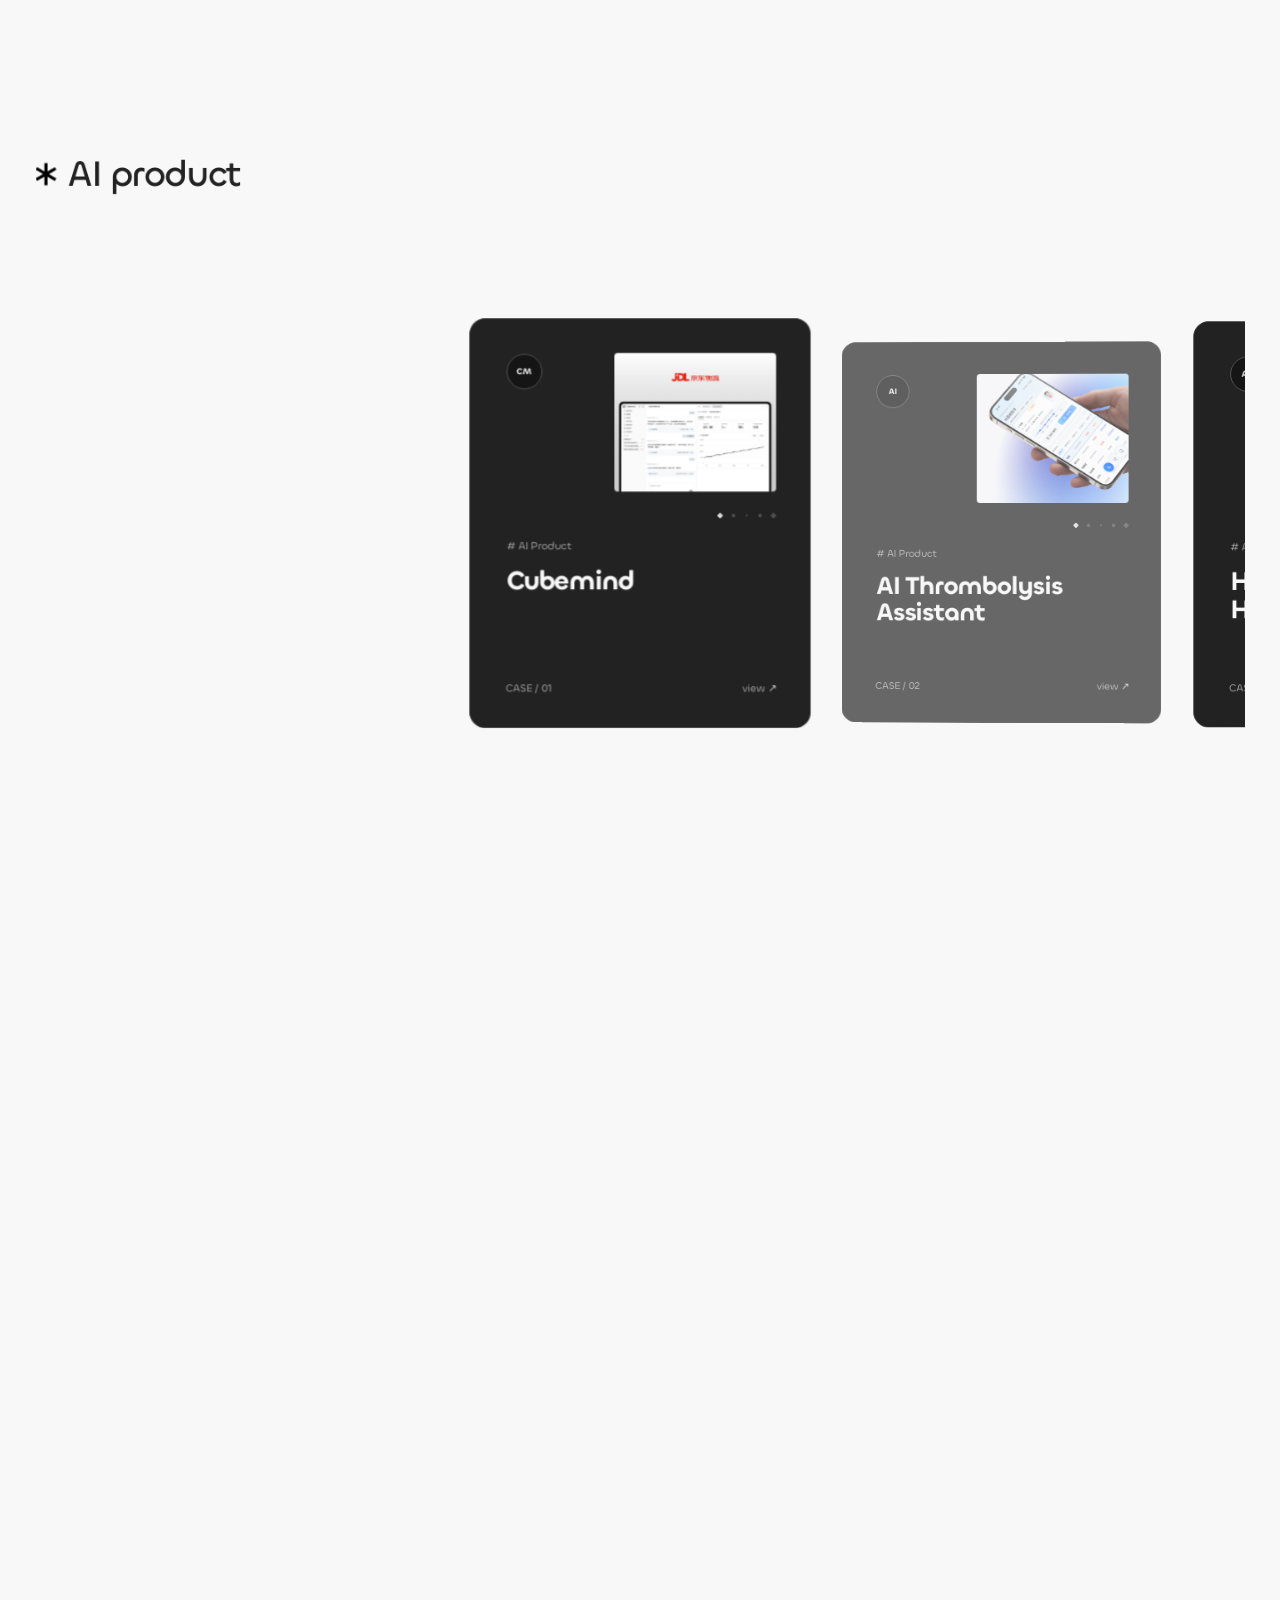
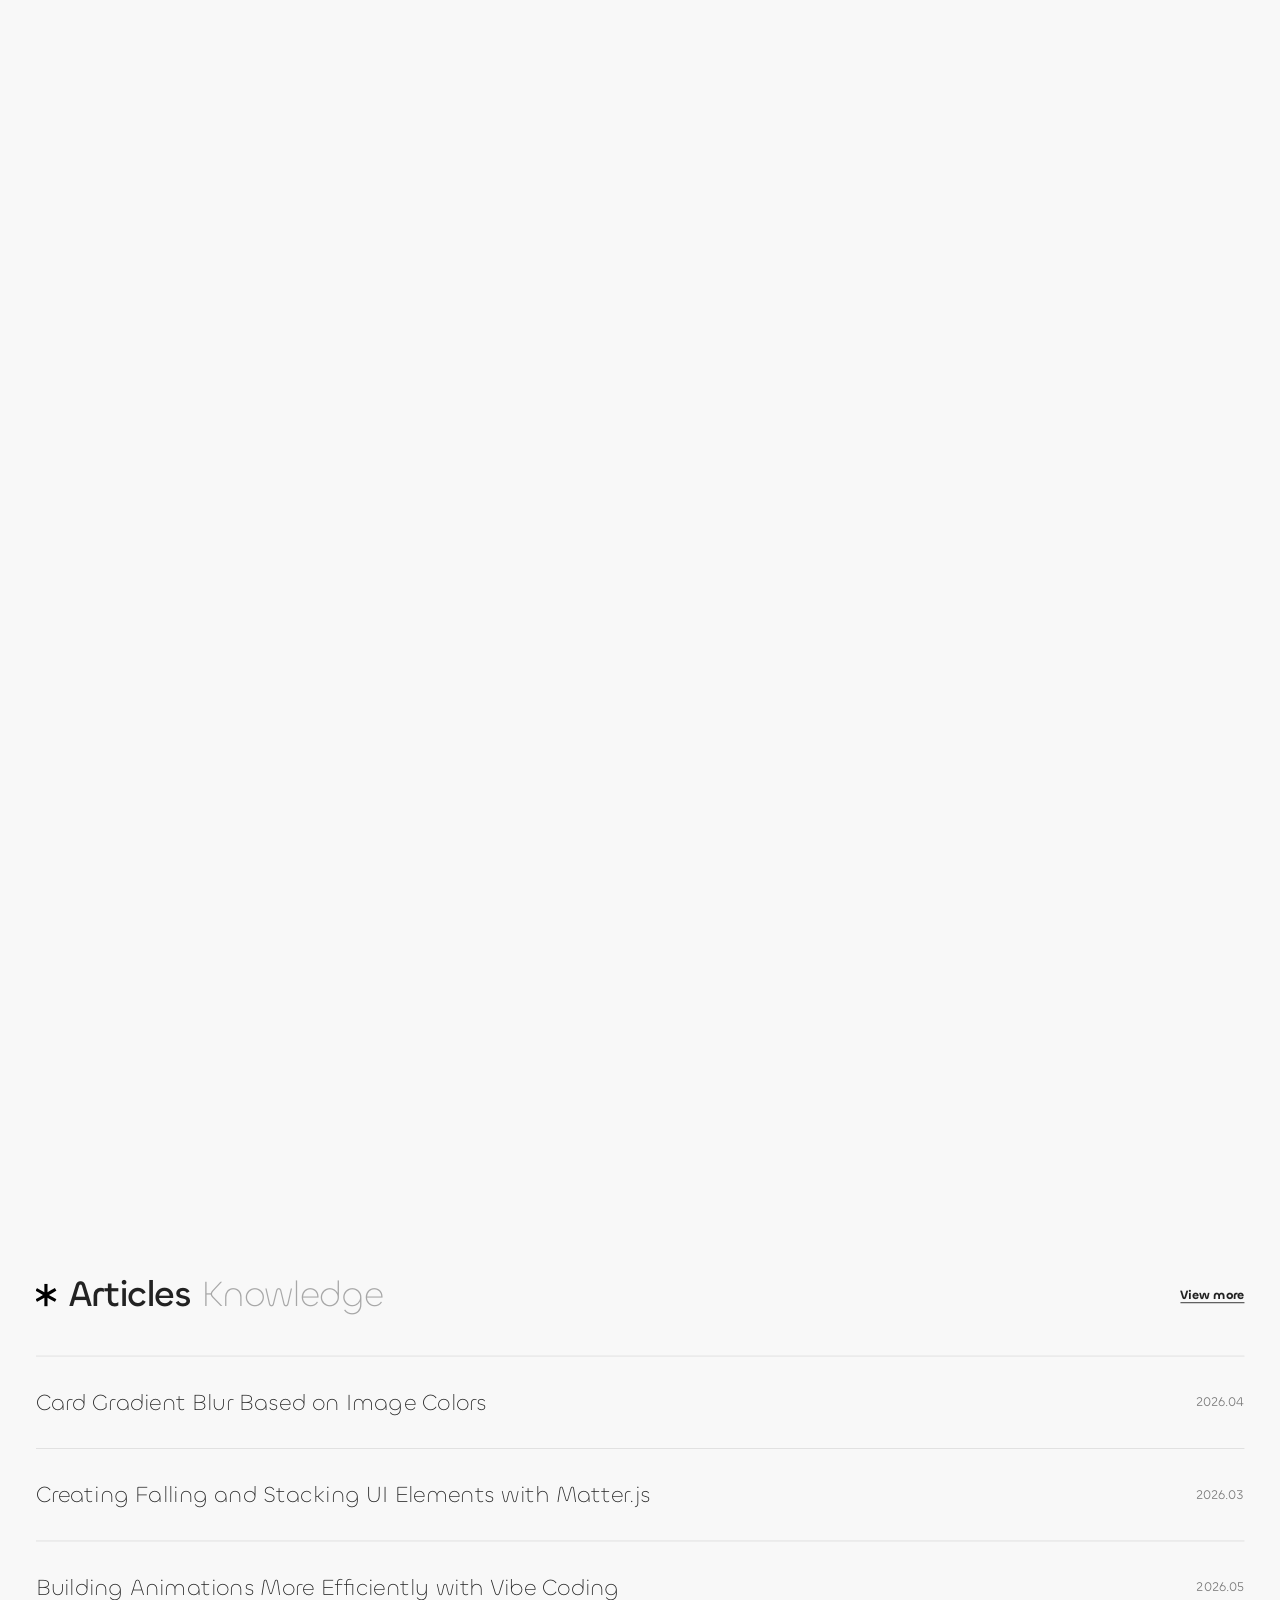
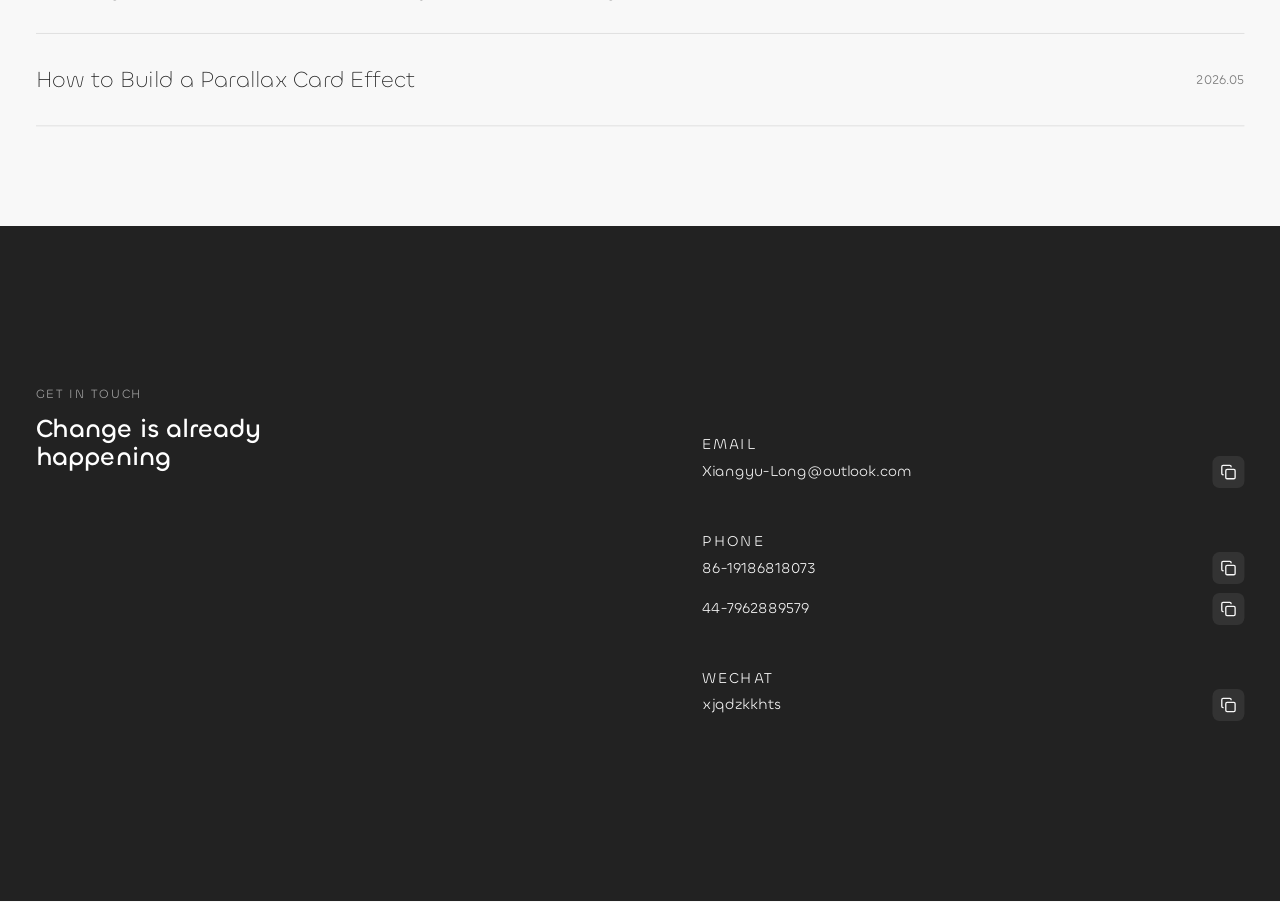
==== commit 9b94526e: "更新封面" ====
--- a/index.html
+++ b/index.html
@@ -331,7 +331,7 @@
             <article class="work-card work-card-project" data-project-category="ai-product" data-project-gallery="cubemind" tabindex="0" role="button" aria-label="Open project Cubemind" data-cursor-icon="view">
               <div class="work-card-surface">
                 <div class="work-card-media">
-                  <img class="work-card-image" src="./assets/project-cubemind-cover.jpg" alt="" loading="lazy" />
+                  <img class="work-card-image" src="./assets/project-cubemind-cover.jpg?v=a5524dcf3e" alt="" loading="lazy" />
                   <div class="work-card-overlay" aria-hidden="true">
                     <span class="work-card-blur work-card-blur-1"></span>
                     <span class="work-card-blur work-card-blur-2"></span>
@@ -403,7 +403,7 @@
             <article class="work-card work-card-project" data-project-category="ai-workflow" data-project-gallery="warehouse-layout" tabindex="0" role="button" aria-label="Open project Warehouse Layout Agent" data-cursor-icon="view">
               <div class="work-card-surface">
                 <div class="work-card-media">
-                  <img class="work-card-image" src="./assets/project-warehouse-layout-cover.jpg" alt="" loading="lazy" />
+                  <img class="work-card-image" src="./assets/project-warehouse-layout-cover.jpg?v=06a5938e80" alt="" loading="lazy" />
                   <div class="work-card-overlay" aria-hidden="true">
                     <span class="work-card-blur work-card-blur-1"></span>
                     <span class="work-card-blur work-card-blur-2"></span>
@@ -427,7 +427,7 @@
             <article class="work-card work-card-project" data-project-category="ai-workflow" data-project-gallery="beadcraft" tabindex="0" role="button" aria-label="Open project BeadCraft Agent" data-cursor-icon="view">
               <div class="work-card-surface">
                 <div class="work-card-media">
-                  <img class="work-card-image" src="./assets/project-beadcraft-cover.jpg" alt="" loading="lazy" />
+                  <img class="work-card-image" src="./assets/project-beadcraft-cover.jpg?v=459a84aacc" alt="" loading="lazy" />
                   <div class="work-card-overlay" aria-hidden="true">
                     <span class="work-card-blur work-card-blur-1"></span>
                     <span class="work-card-blur work-card-blur-2"></span>
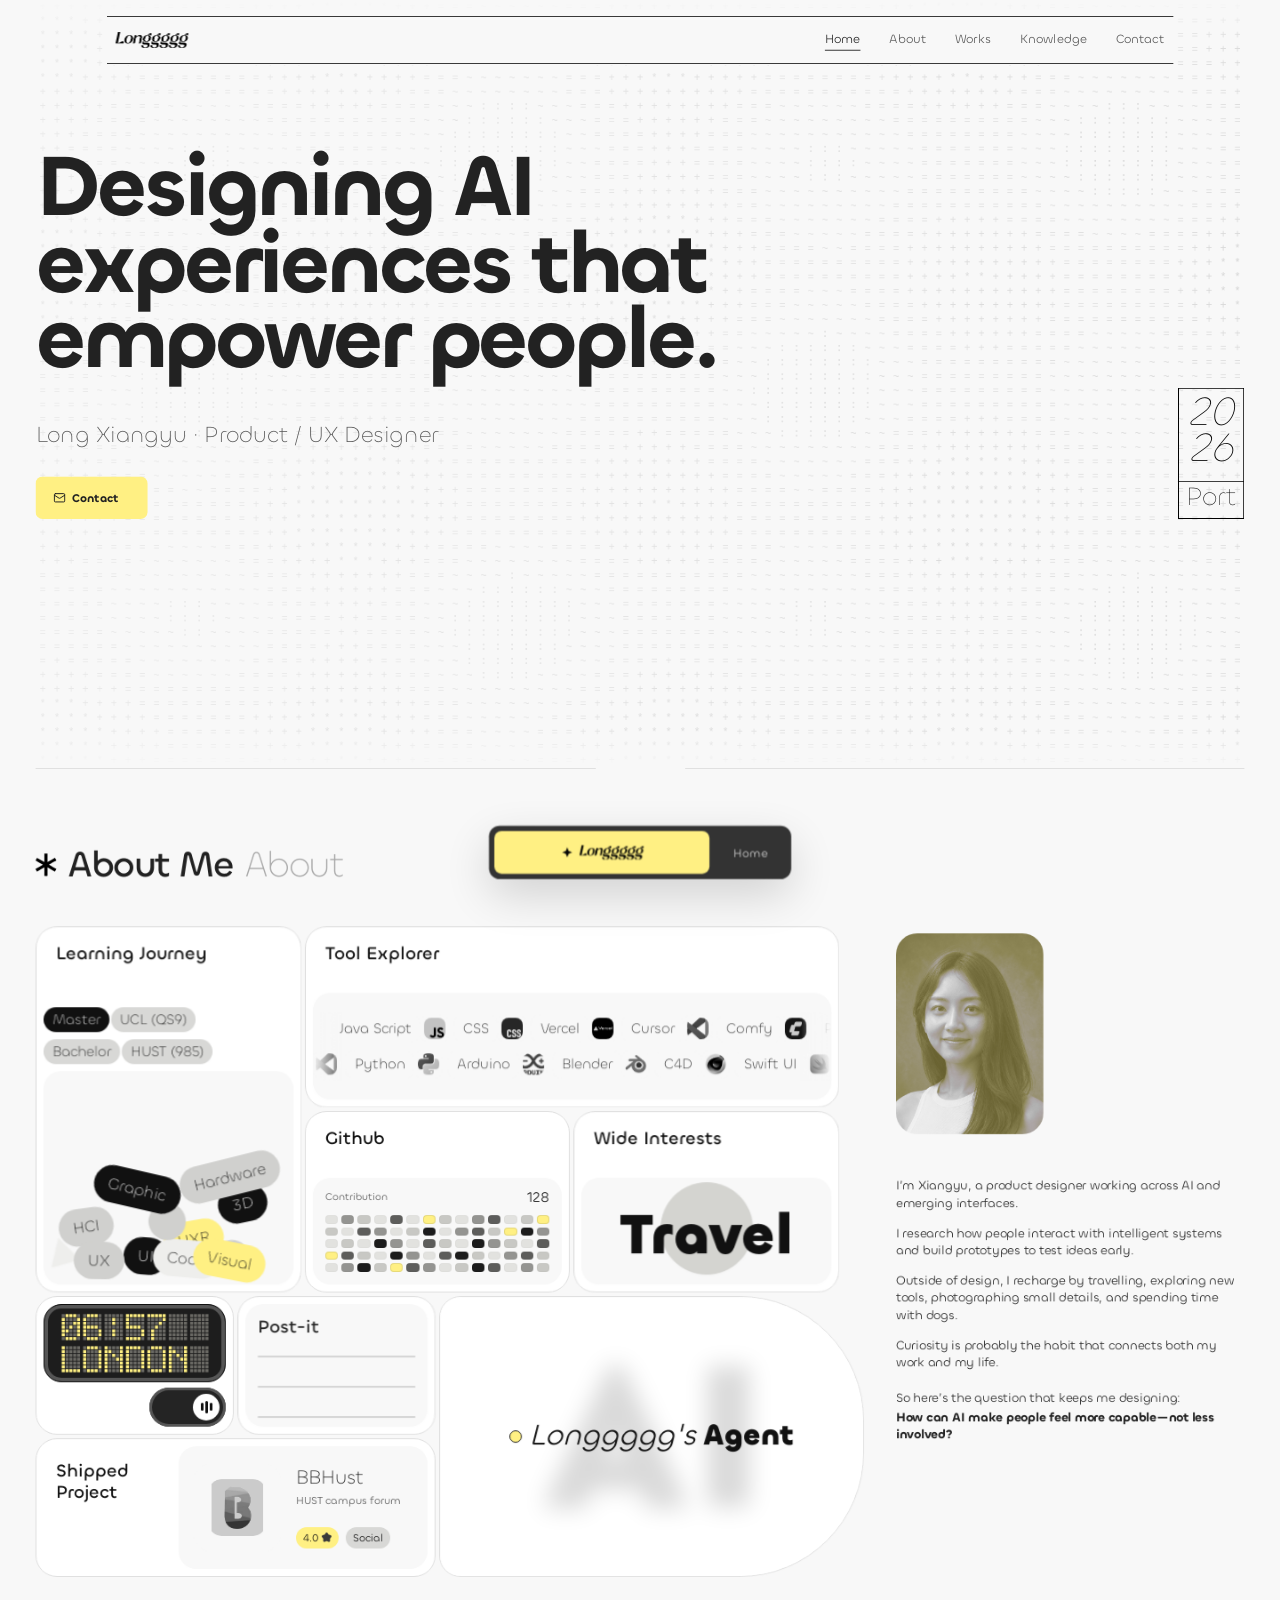
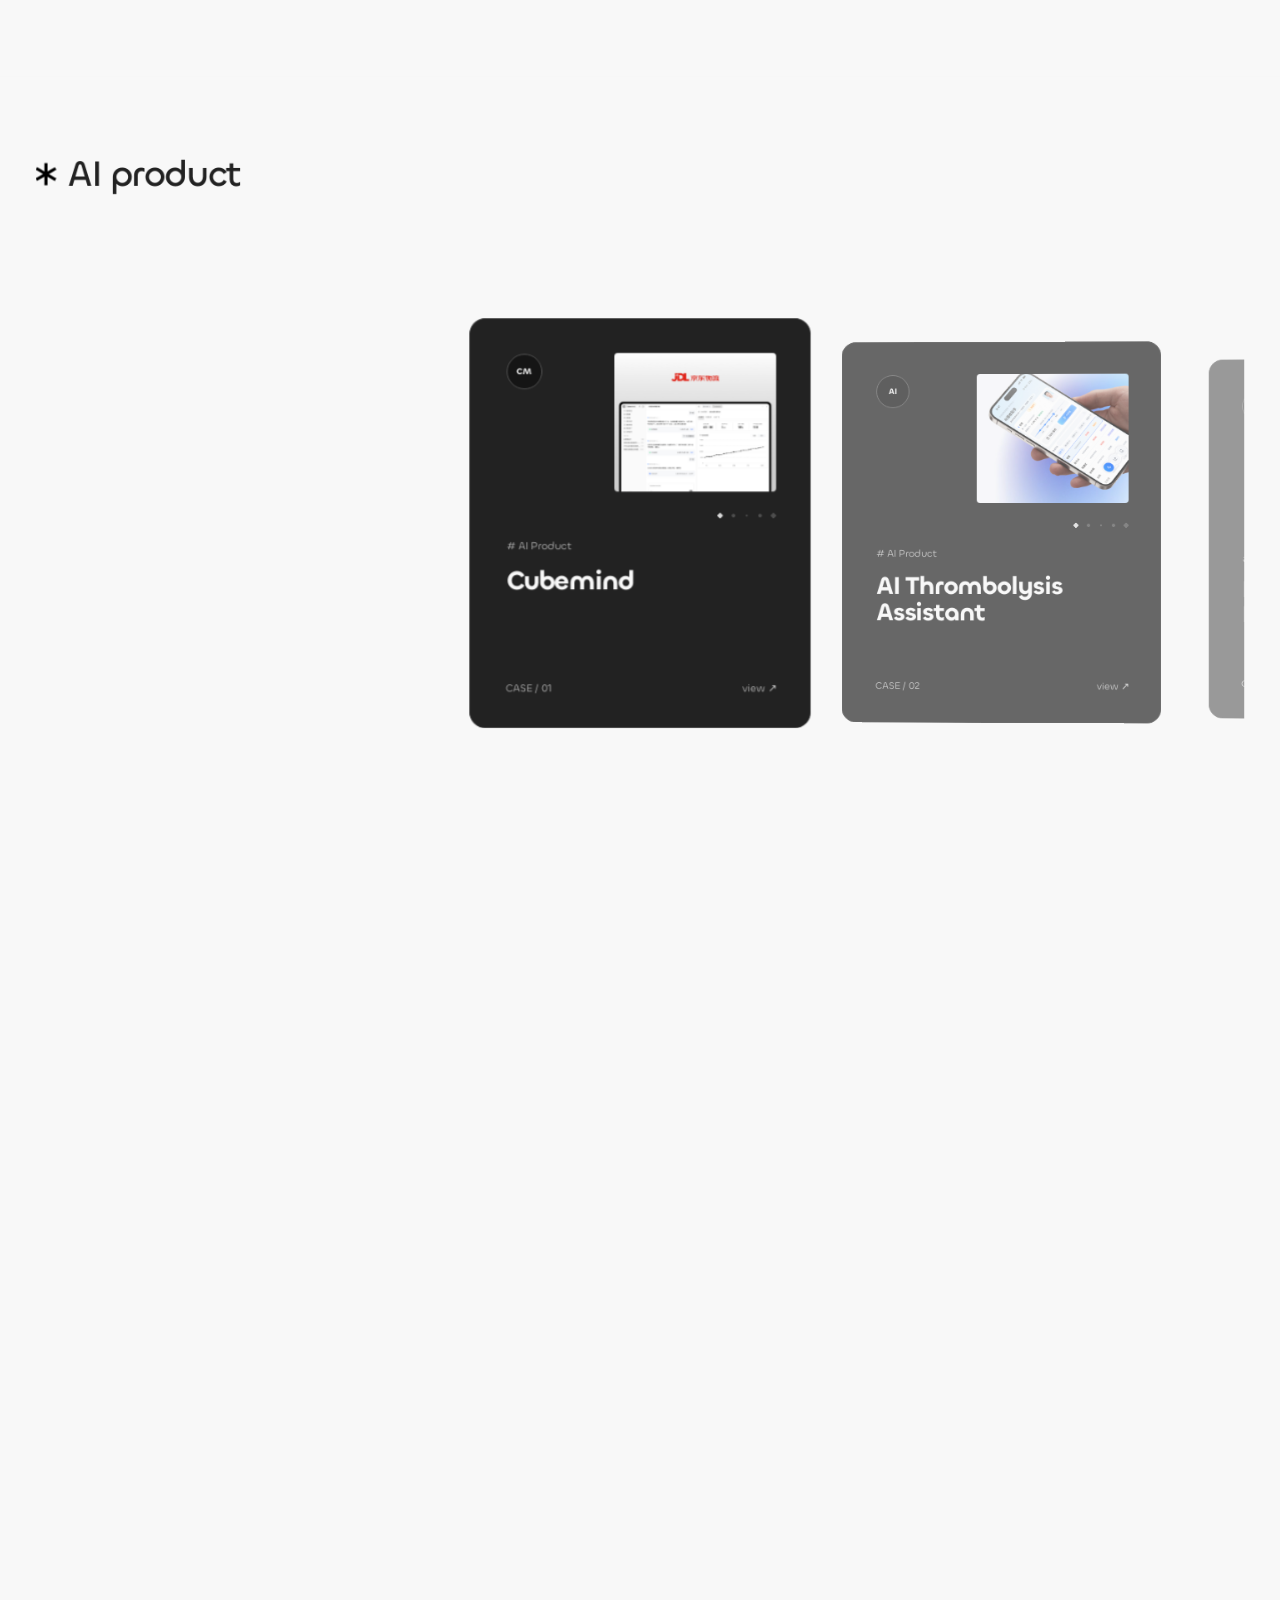
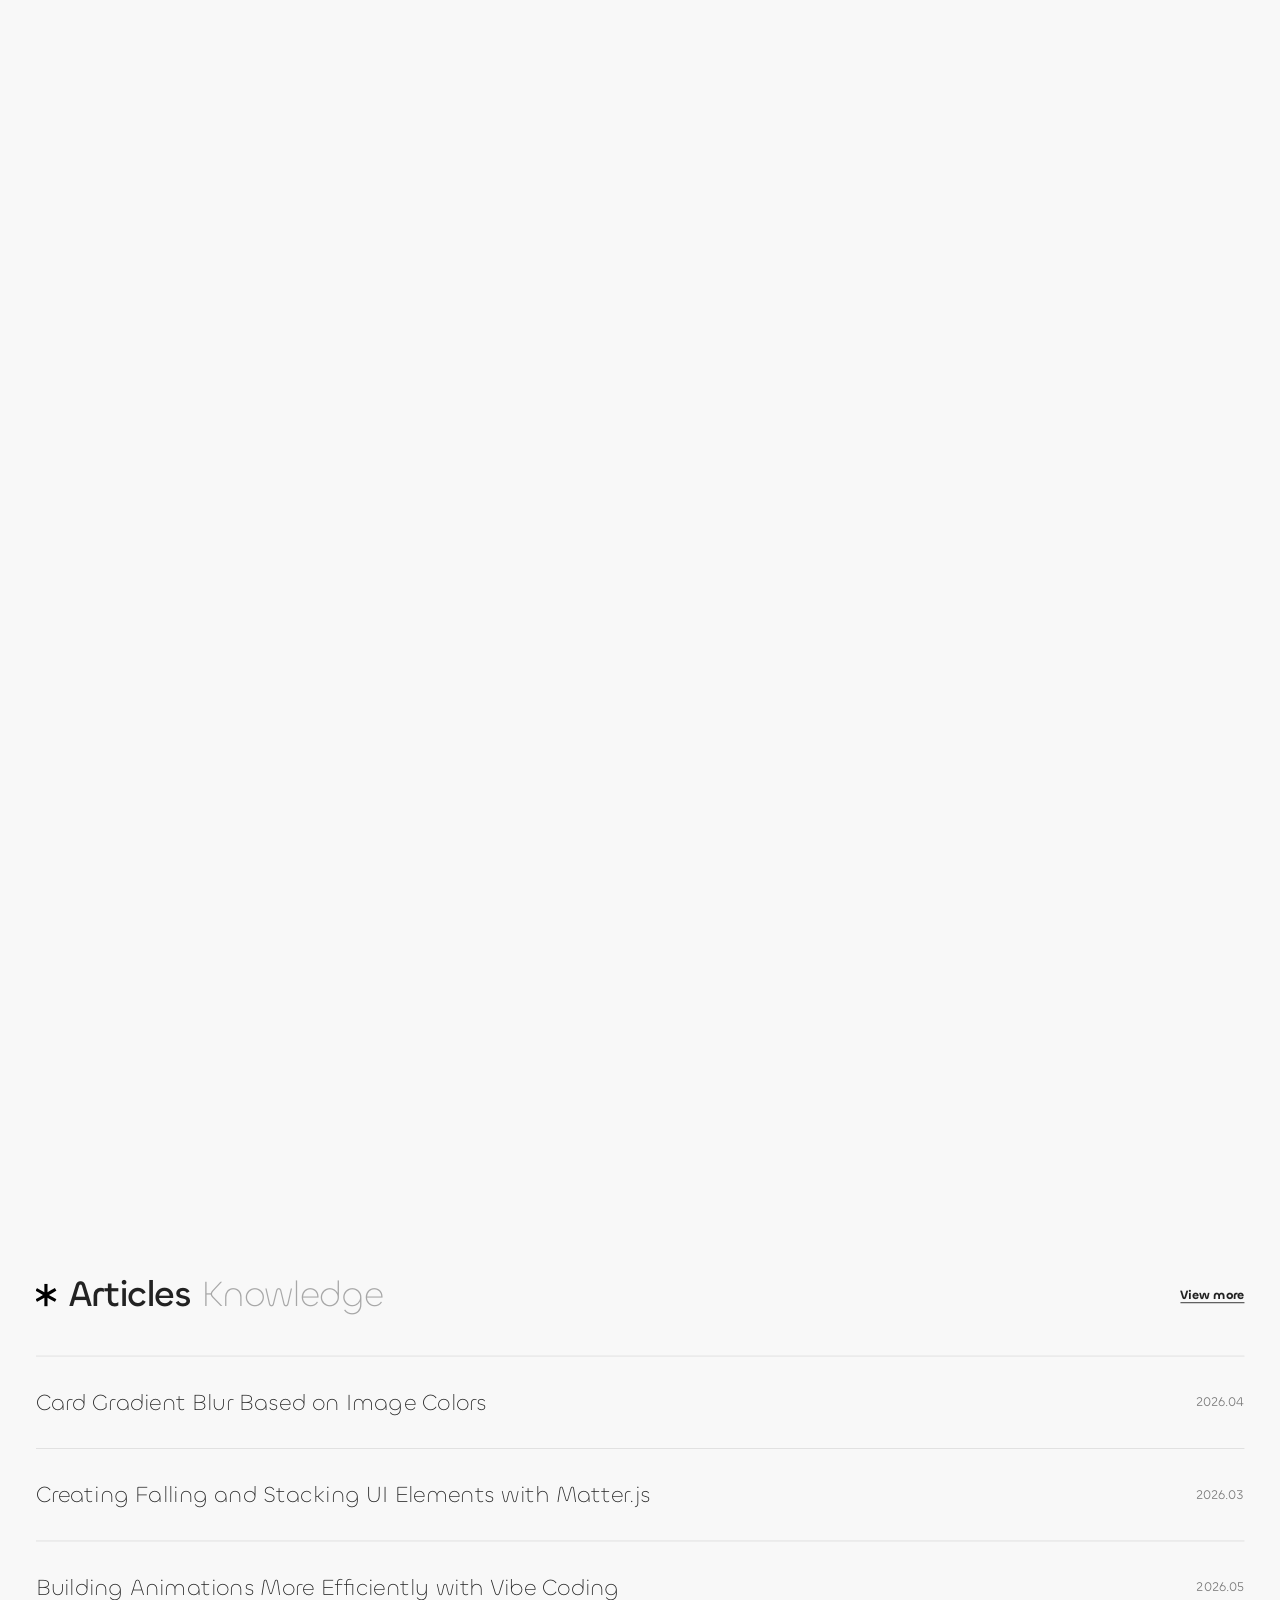
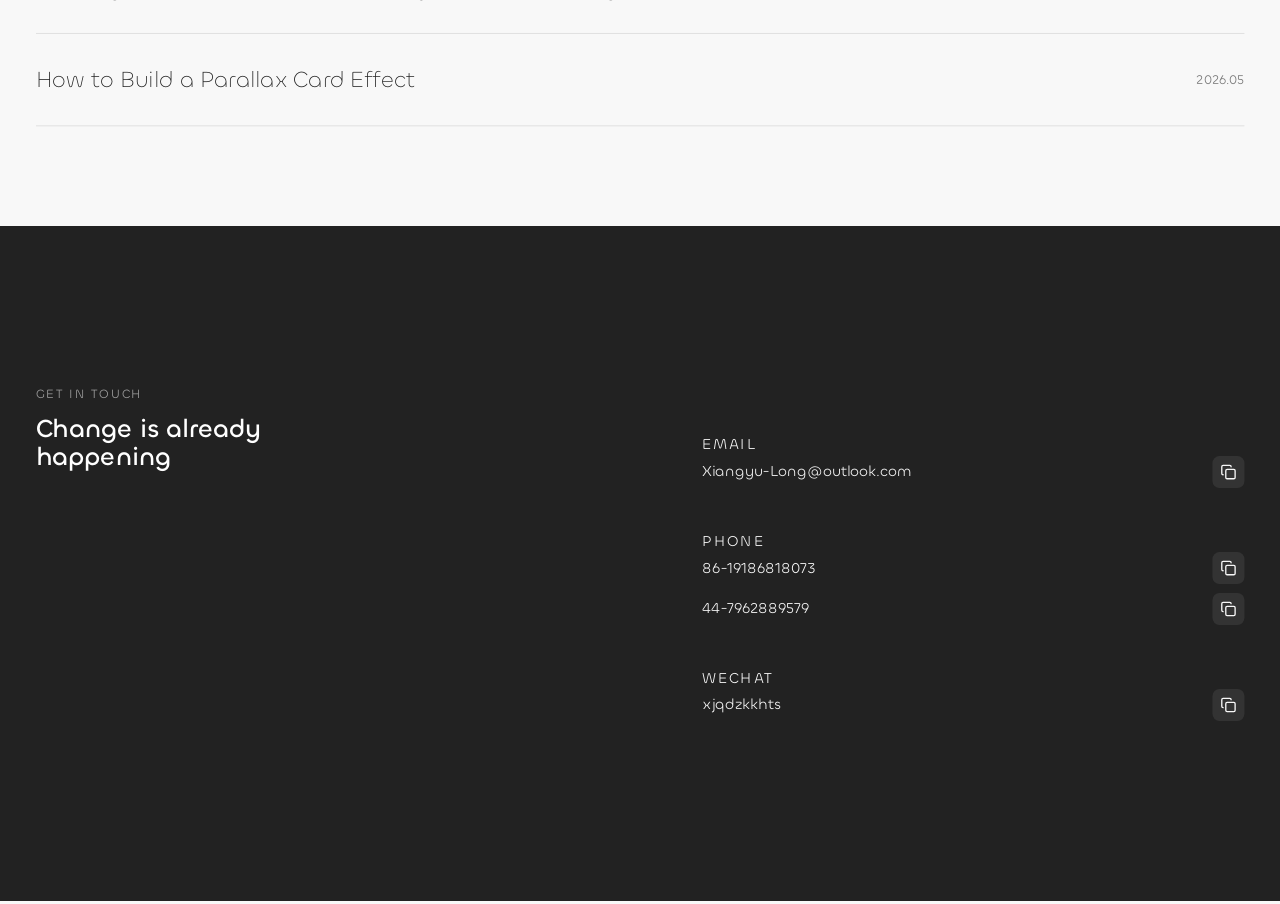
==== commit f95aaed5: "优化交互" ====
--- a/index.html
+++ b/index.html
@@ -844,6 +844,6 @@
     </div>
 
     <script src="https://cdnjs.cloudflare.com/ajax/libs/matter-js/0.19.0/matter.min.js"></script>
-    <script src="./script.js?v=2026-11-06-new-projects"></script>
+    <script src="./script.js?v=2026-11-06-card-hit-area"></script>
   </body>
 </html>
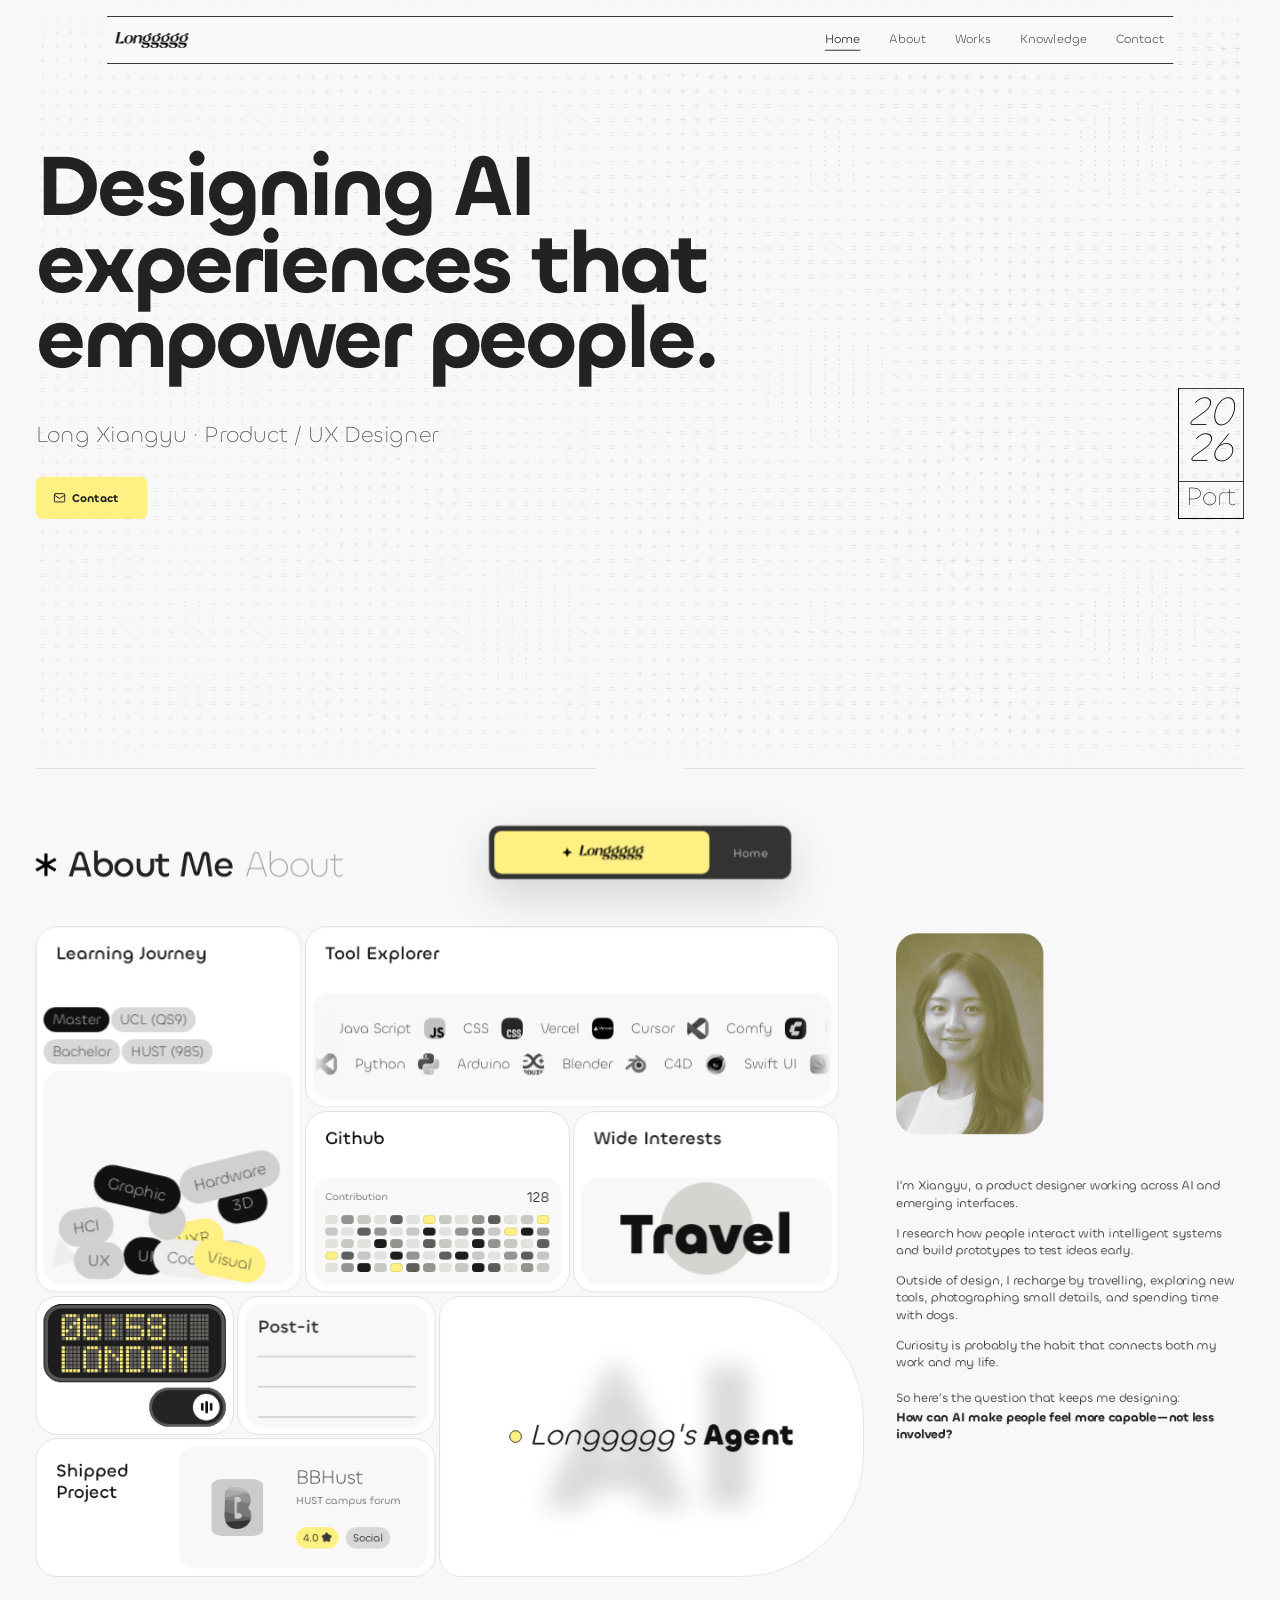
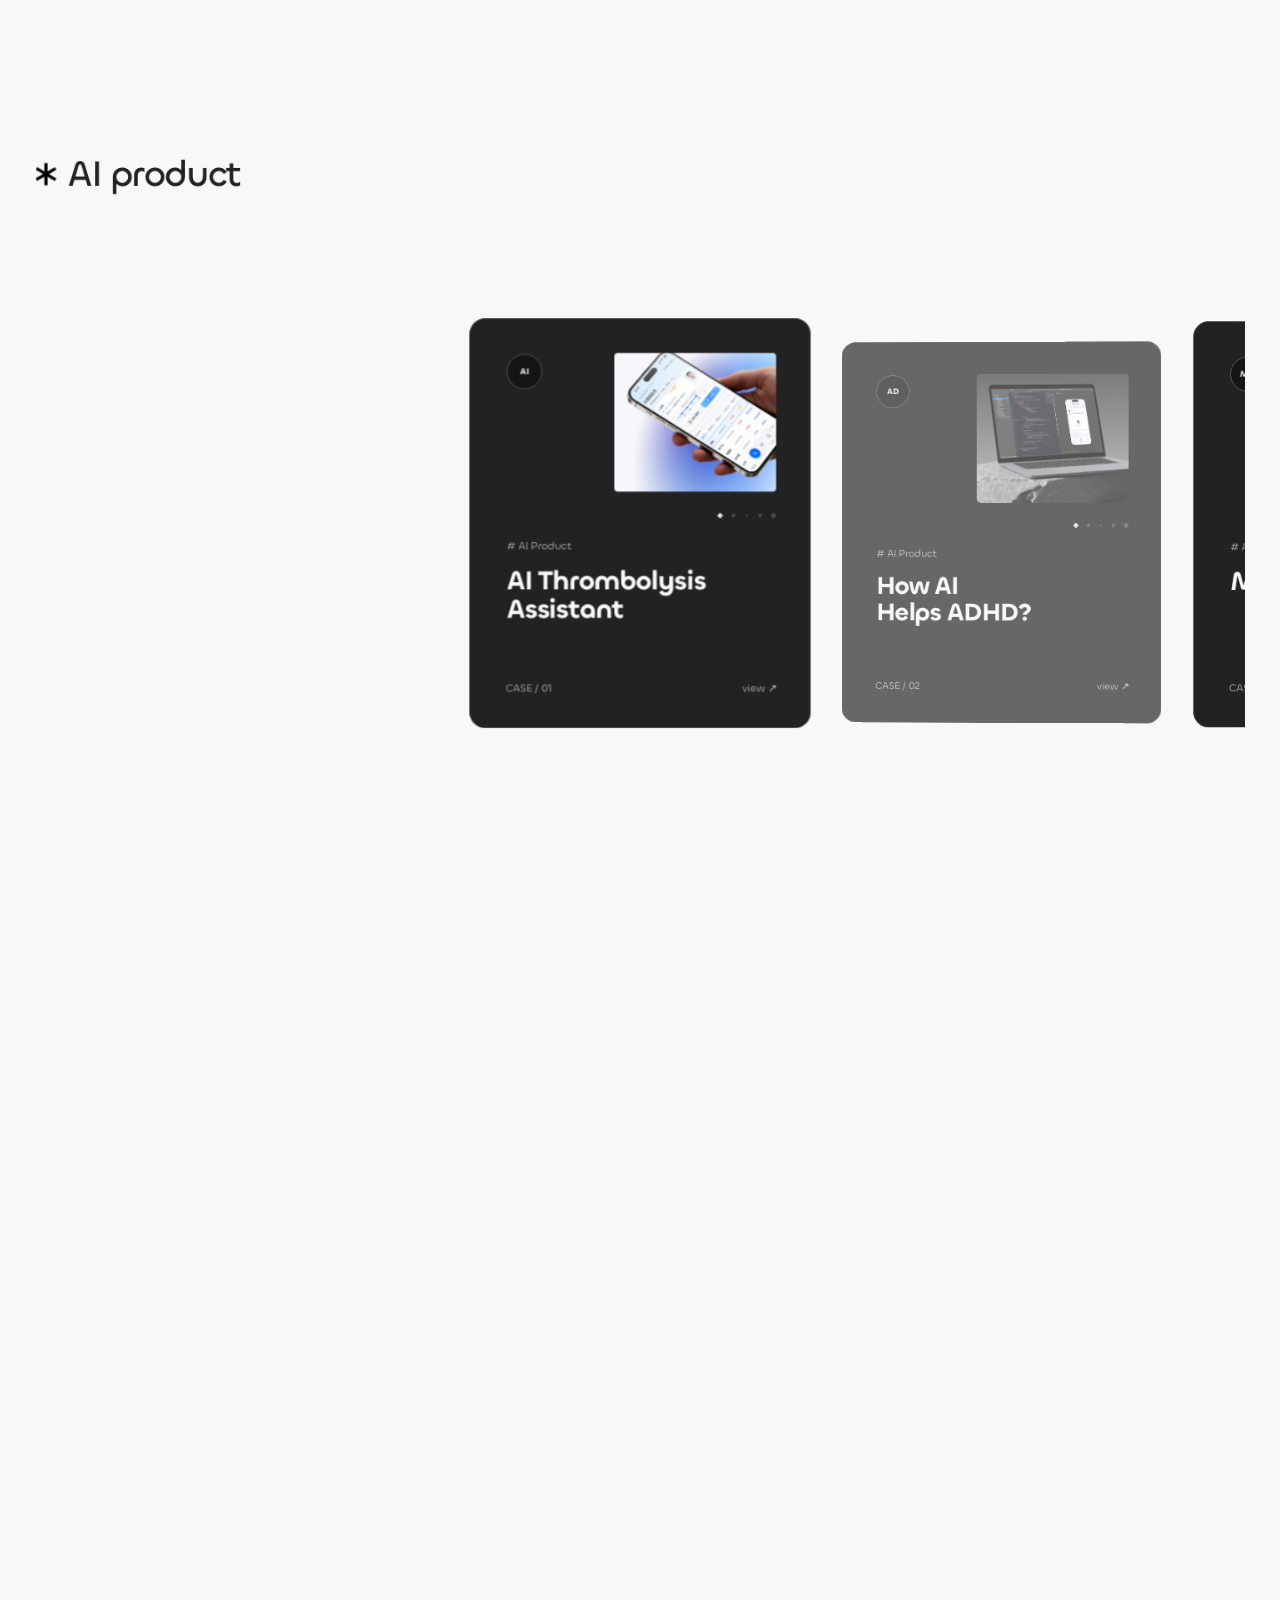
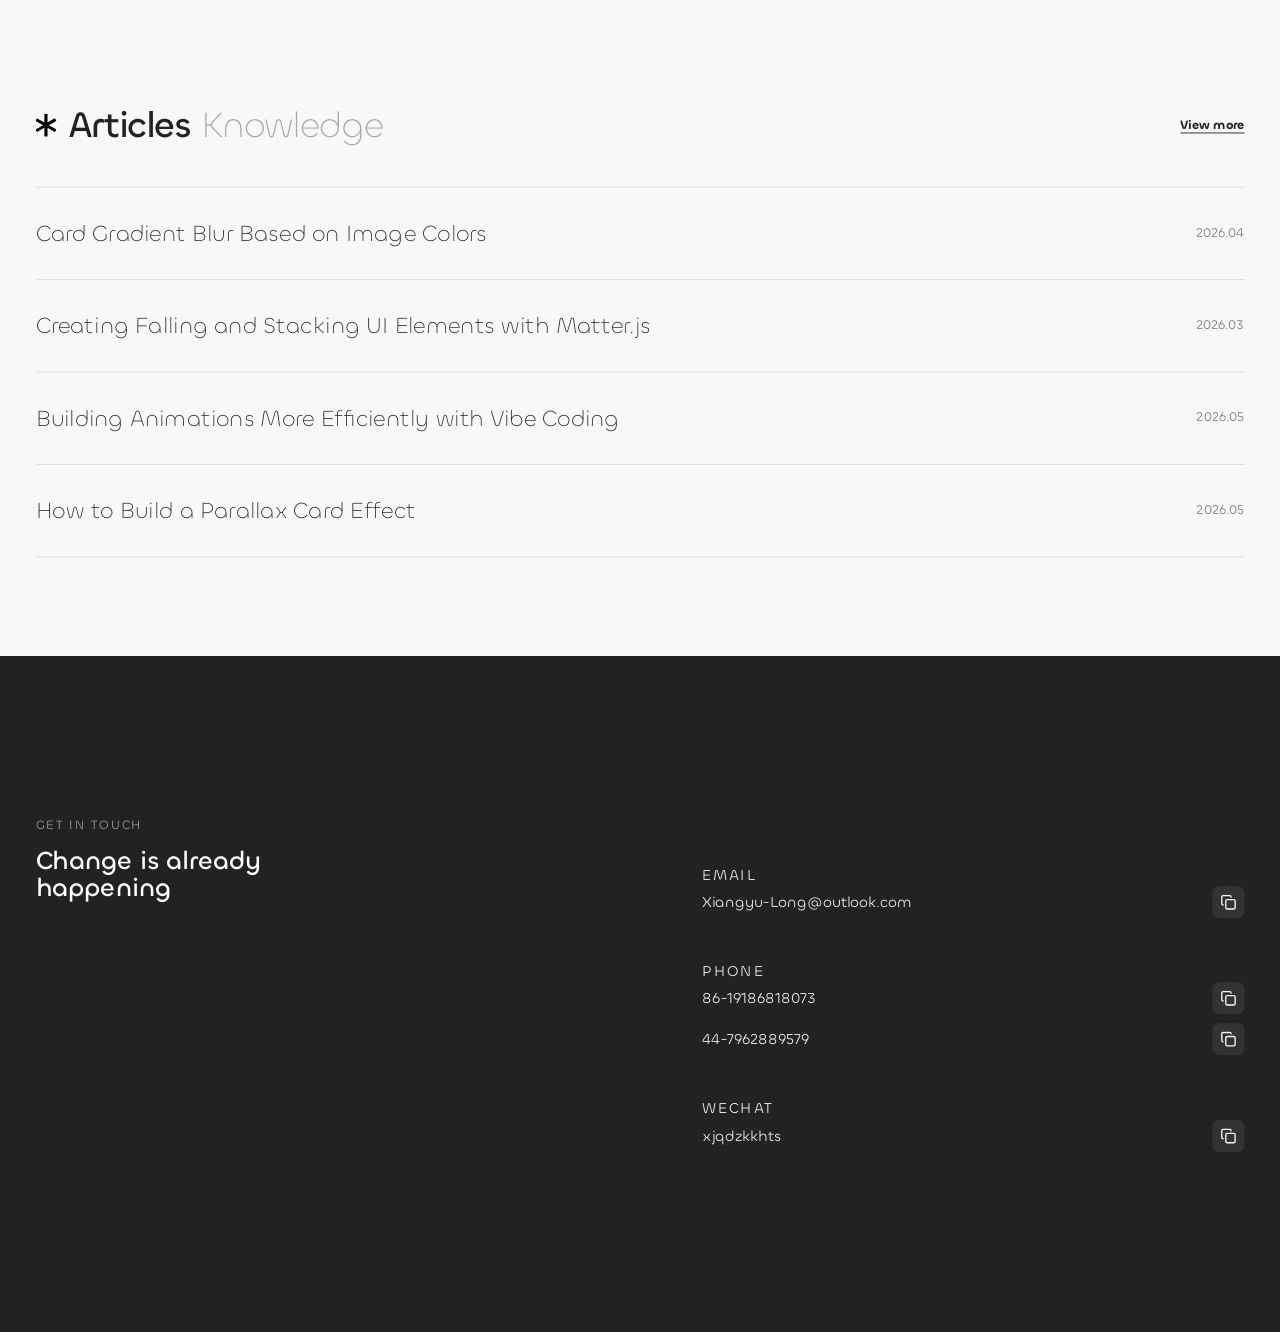
==== commit 432af816: "项目更新" ====
--- a/index.html
+++ b/index.html
@@ -20,7 +20,7 @@
       };
     </script>
     <link rel="stylesheet" href="./styles.css?v=2026-11-04-return-position" />
-    <link rel="stylesheet" href="./monochrome.css?v=2026-11-06-new-projects" />
+    <link rel="stylesheet" href="./monochrome.css?v=2026-11-06-hidden-projects" />
   </head>
   <body>
     <div class="custom-cursor" aria-hidden="true">
@@ -328,7 +328,8 @@
           </div>
           <div class="works-viewport" data-works-viewport>
           <div class="works-grid" data-works-track>
-            <article class="work-card work-card-project" data-project-category="ai-product" data-project-gallery="cubemind" tabindex="0" role="button" aria-label="Open project Cubemind" data-cursor-icon="view">
+            <template data-hidden-project="cubemind">
+<article class="work-card work-card-project" data-project-category="ai-product" data-project-gallery="cubemind" tabindex="0" role="button" aria-label="Open project Cubemind" data-cursor-icon="view">
               <div class="work-card-surface">
                 <div class="work-card-media">
                   <img class="work-card-image" src="./assets/project-cubemind-cover.jpg?v=a5524dcf3e" alt="" loading="lazy" />
@@ -351,6 +352,7 @@
                 </div>
               </div>
             </article>
+            </template>
 
             <article class="work-card work-card-project" data-project-category="ai-product" data-project-gallery="ai-thrombolysis" tabindex="0" role="button" aria-label="打开项目 AI 溶栓助手" data-cursor-icon="view">
               <div class="work-card-surface">
@@ -400,7 +402,8 @@
               </div>
             </article>
 
-            <article class="work-card work-card-project" data-project-category="ai-workflow" data-project-gallery="warehouse-layout" tabindex="0" role="button" aria-label="Open project Warehouse Layout Agent" data-cursor-icon="view">
+            <template data-hidden-project="warehouse-layout">
+<article class="work-card work-card-project" data-project-category="ai-workflow" data-project-gallery="warehouse-layout" tabindex="0" role="button" aria-label="Open project Warehouse Layout Agent" data-cursor-icon="view">
               <div class="work-card-surface">
                 <div class="work-card-media">
                   <img class="work-card-image" src="./assets/project-warehouse-layout-cover.jpg?v=06a5938e80" alt="" loading="lazy" />
@@ -423,8 +426,10 @@
                 </div>
               </div>
             </article>
-
-            <article class="work-card work-card-project" data-project-category="ai-workflow" data-project-gallery="beadcraft" tabindex="0" role="button" aria-label="Open project BeadCraft Agent" data-cursor-icon="view">
+            </template>
+
+            <template data-hidden-project="beadcraft">
+<article class="work-card work-card-project" data-project-category="ai-workflow" data-project-gallery="beadcraft" tabindex="0" role="button" aria-label="Open project BeadCraft Agent" data-cursor-icon="view">
               <div class="work-card-surface">
                 <div class="work-card-media">
                   <img class="work-card-image" src="./assets/project-beadcraft-cover.jpg?v=459a84aacc" alt="" loading="lazy" />
@@ -447,6 +452,7 @@
                 </div>
               </div>
             </article>
+            </template>
 
             <article class="work-card work-card-project" data-project-category="others" data-project-gallery="relight" tabindex="0" role="button" aria-label="打开项目 Relight" data-cursor-icon="view">
               <div class="work-card-surface">
@@ -844,6 +850,6 @@
     </div>
 
     <script src="https://cdnjs.cloudflare.com/ajax/libs/matter-js/0.19.0/matter.min.js"></script>
-    <script src="./script.js?v=2026-11-06-card-hit-area"></script>
+    <script src="./script.js?v=2026-11-06-hidden-projects"></script>
   </body>
 </html>
--- a/monochrome.css
+++ b/monochrome.css
@@ -1782,15 +1782,15 @@
 }
 
 .work-card[data-project-gallery="cubemind"] { --case-number: "01"; --project-mark: "CM"; }
-.work-card[data-project-gallery="ai-thrombolysis"] { --case-number: "02"; --project-mark: "AI"; }
-.work-card[data-project-gallery="adhd-ai"] { --case-number: "03"; --project-mark: "AD"; }
-.work-card[data-project-gallery="mark-code"] { --case-number: "04"; --project-mark: "MC"; }
+.work-card[data-project-gallery="ai-thrombolysis"] { --case-number: "01"; --project-mark: "AI"; }
+.work-card[data-project-gallery="adhd-ai"] { --case-number: "02"; --project-mark: "AD"; }
+.work-card[data-project-gallery="mark-code"] { --case-number: "03"; --project-mark: "MC"; }
 .work-card[data-project-gallery="warehouse-layout"] { --case-number: "05"; --project-mark: "WL"; }
 .work-card[data-project-gallery="beadcraft"] { --case-number: "06"; --project-mark: "BC"; }
-.work-card[data-project-gallery="relight"] { --case-number: "07"; --project-mark: "RL"; }
-.work-card[data-project-gallery="iknow"] { --case-number: "08"; --project-mark: "IK"; }
-.work-card[data-project-gallery="etea"] { --case-number: "09"; --project-mark: "ET"; }
-.work-card[data-project-gallery="marry-christmas"] { --case-number: "10"; --project-mark: "MX"; }
+.work-card[data-project-gallery="relight"] { --case-number: "04"; --project-mark: "RL"; }
+.work-card[data-project-gallery="iknow"] { --case-number: "05"; --project-mark: "IK"; }
+.work-card[data-project-gallery="etea"] { --case-number: "06"; --project-mark: "ET"; }
+.work-card[data-project-gallery="marry-christmas"] { --case-number: "07"; --project-mark: "MX"; }
 
 .works-category-headline {
   justify-content: flex-start;
